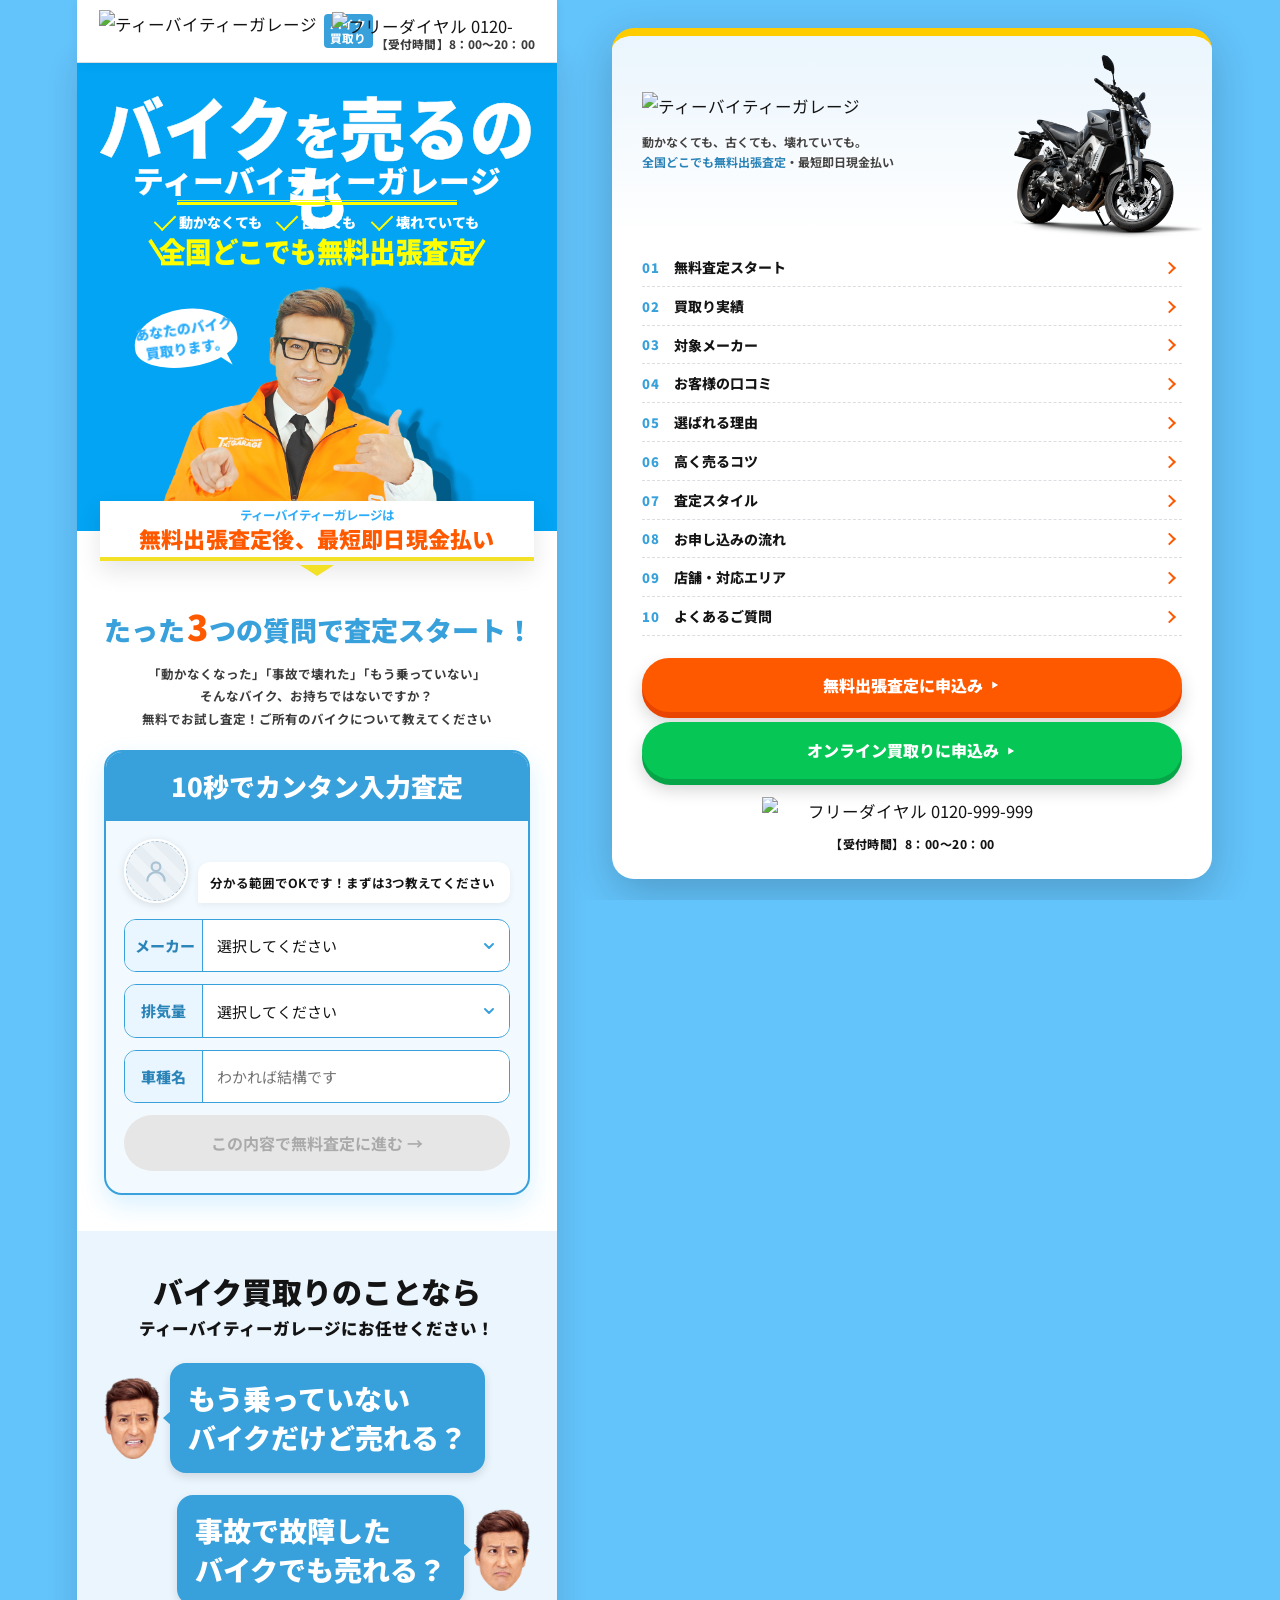
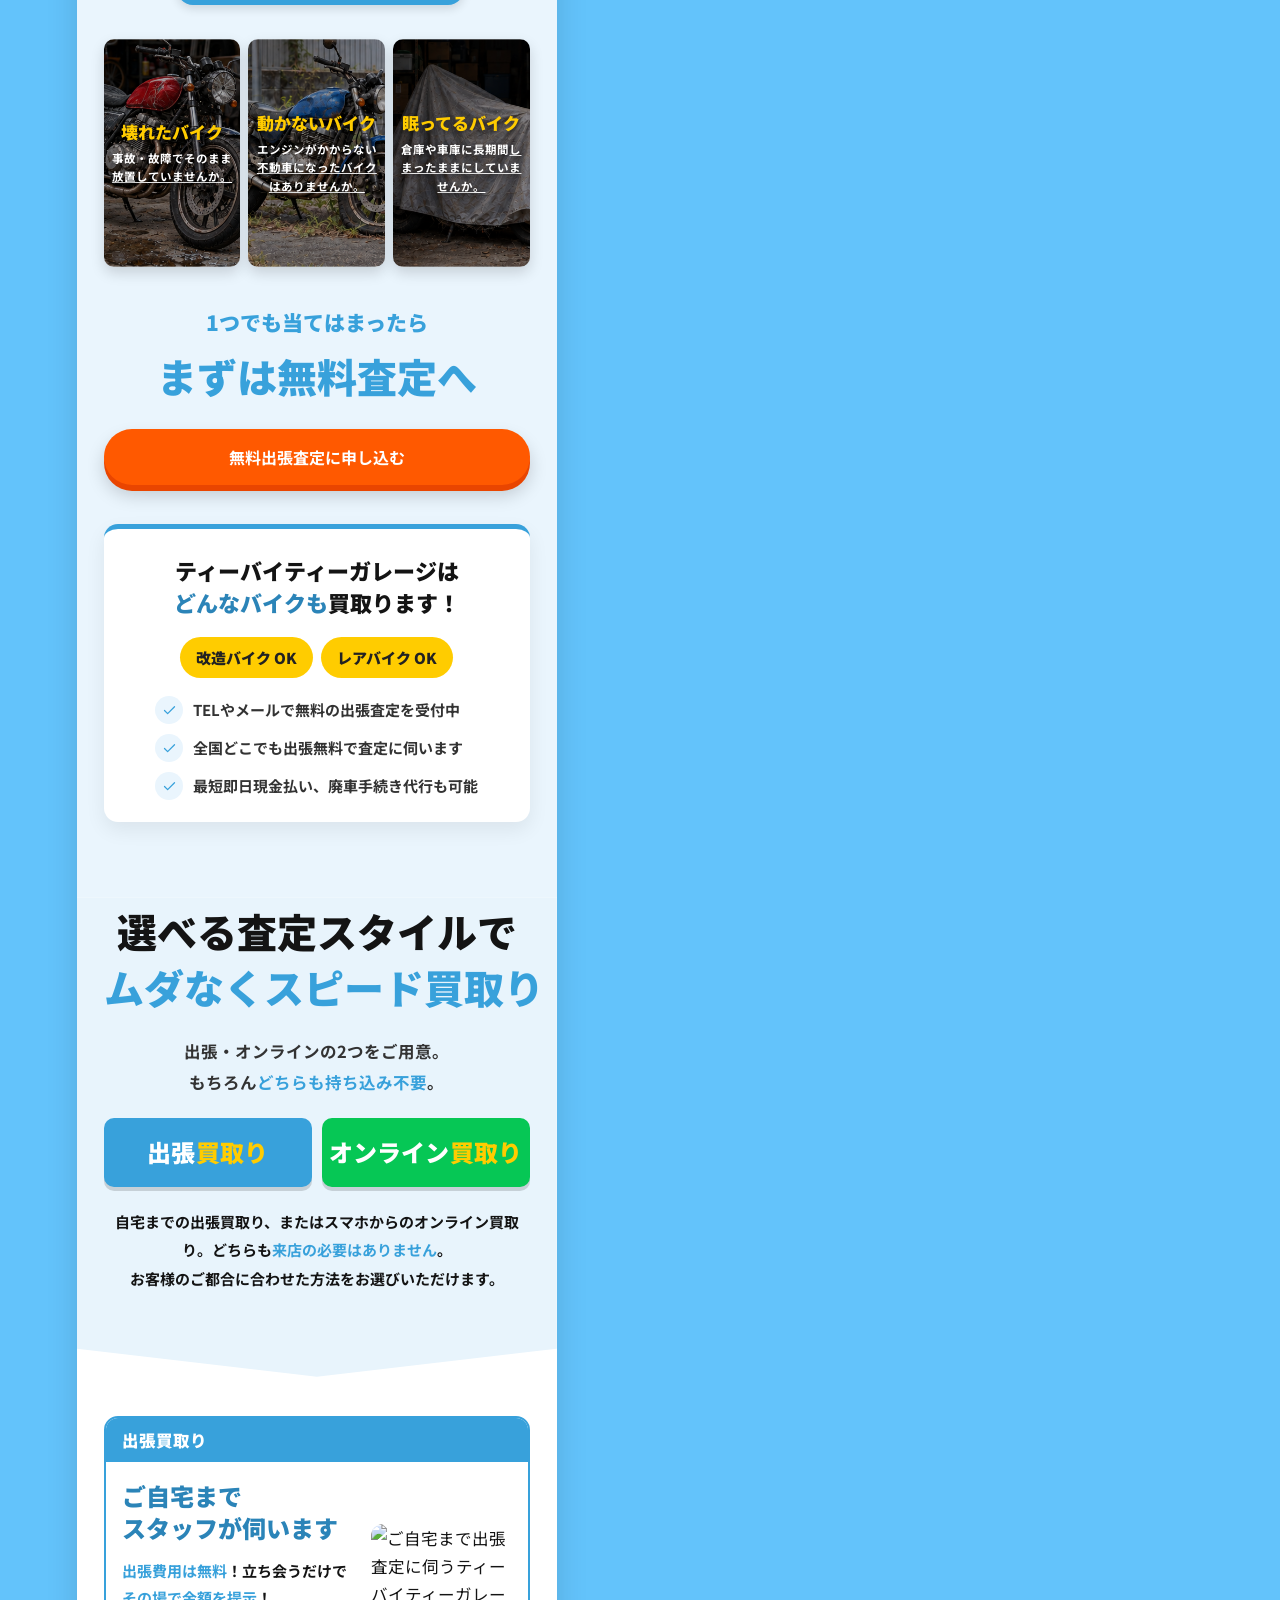
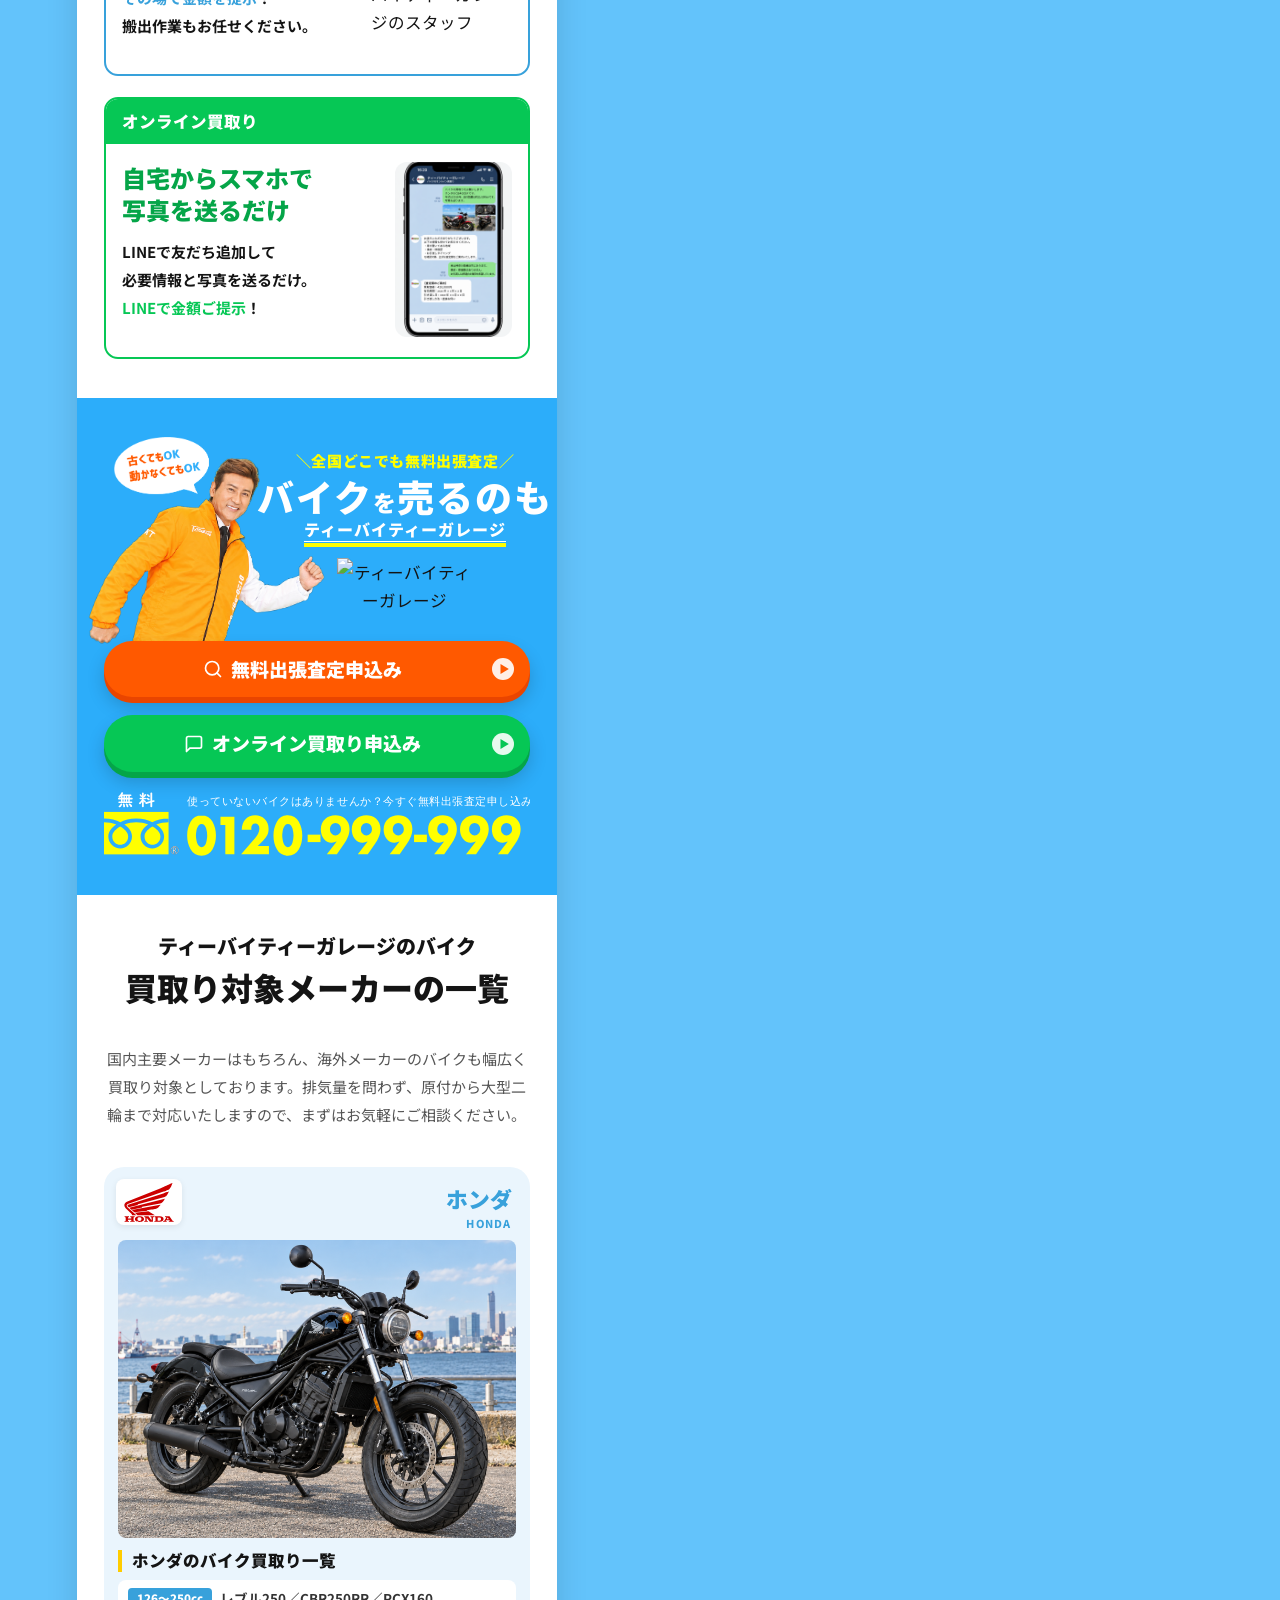
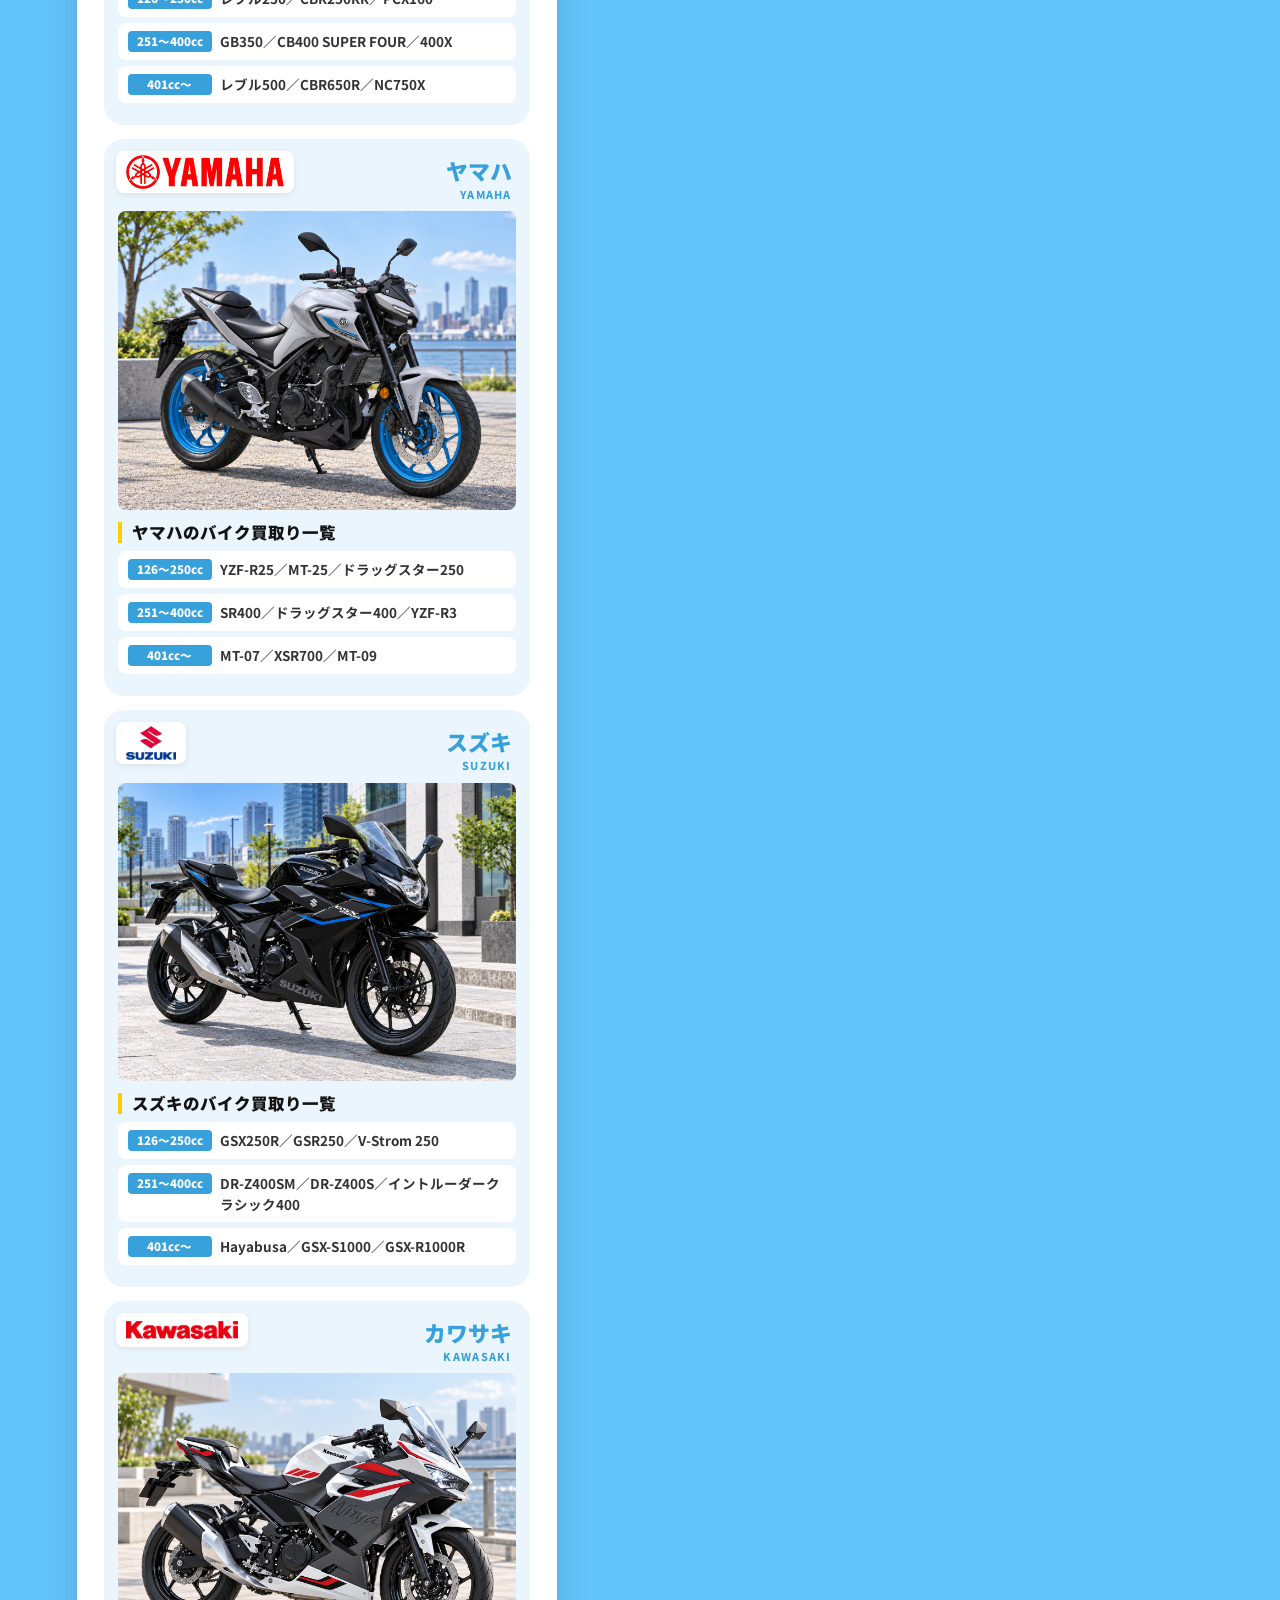
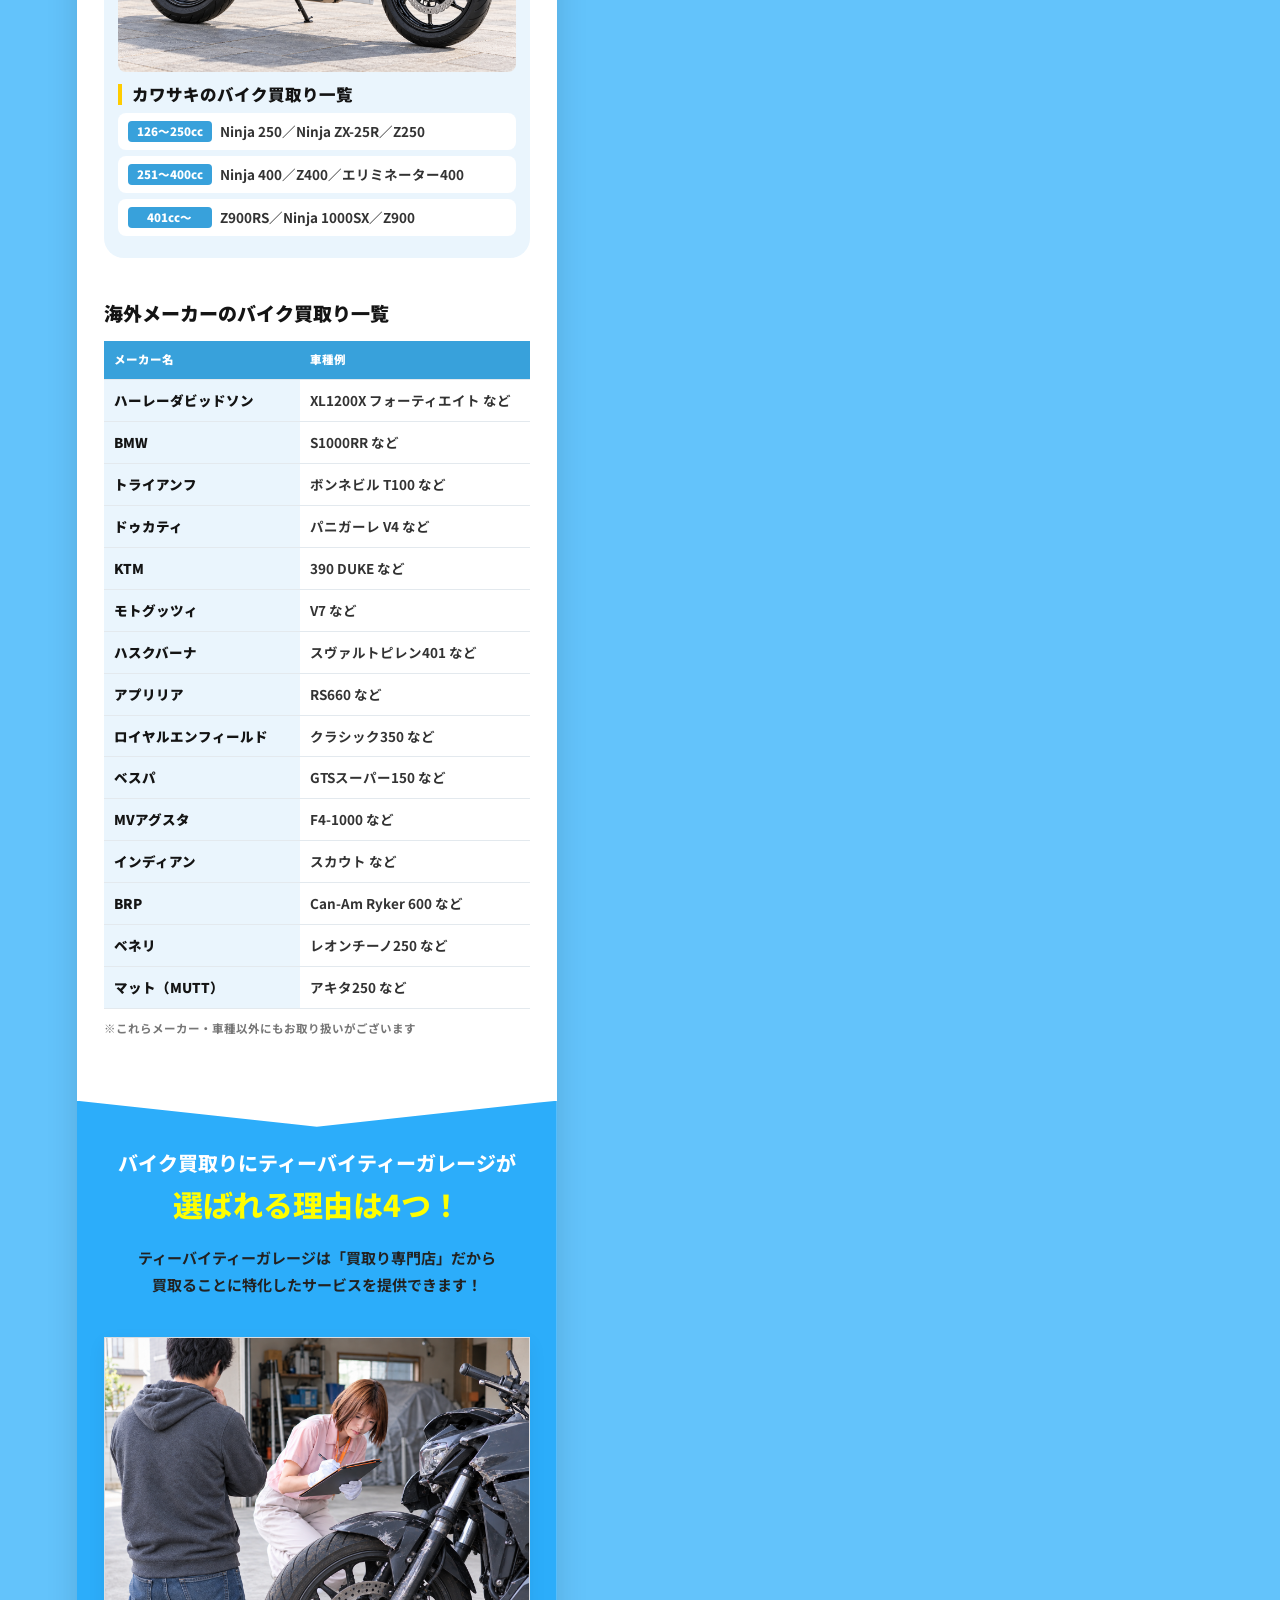
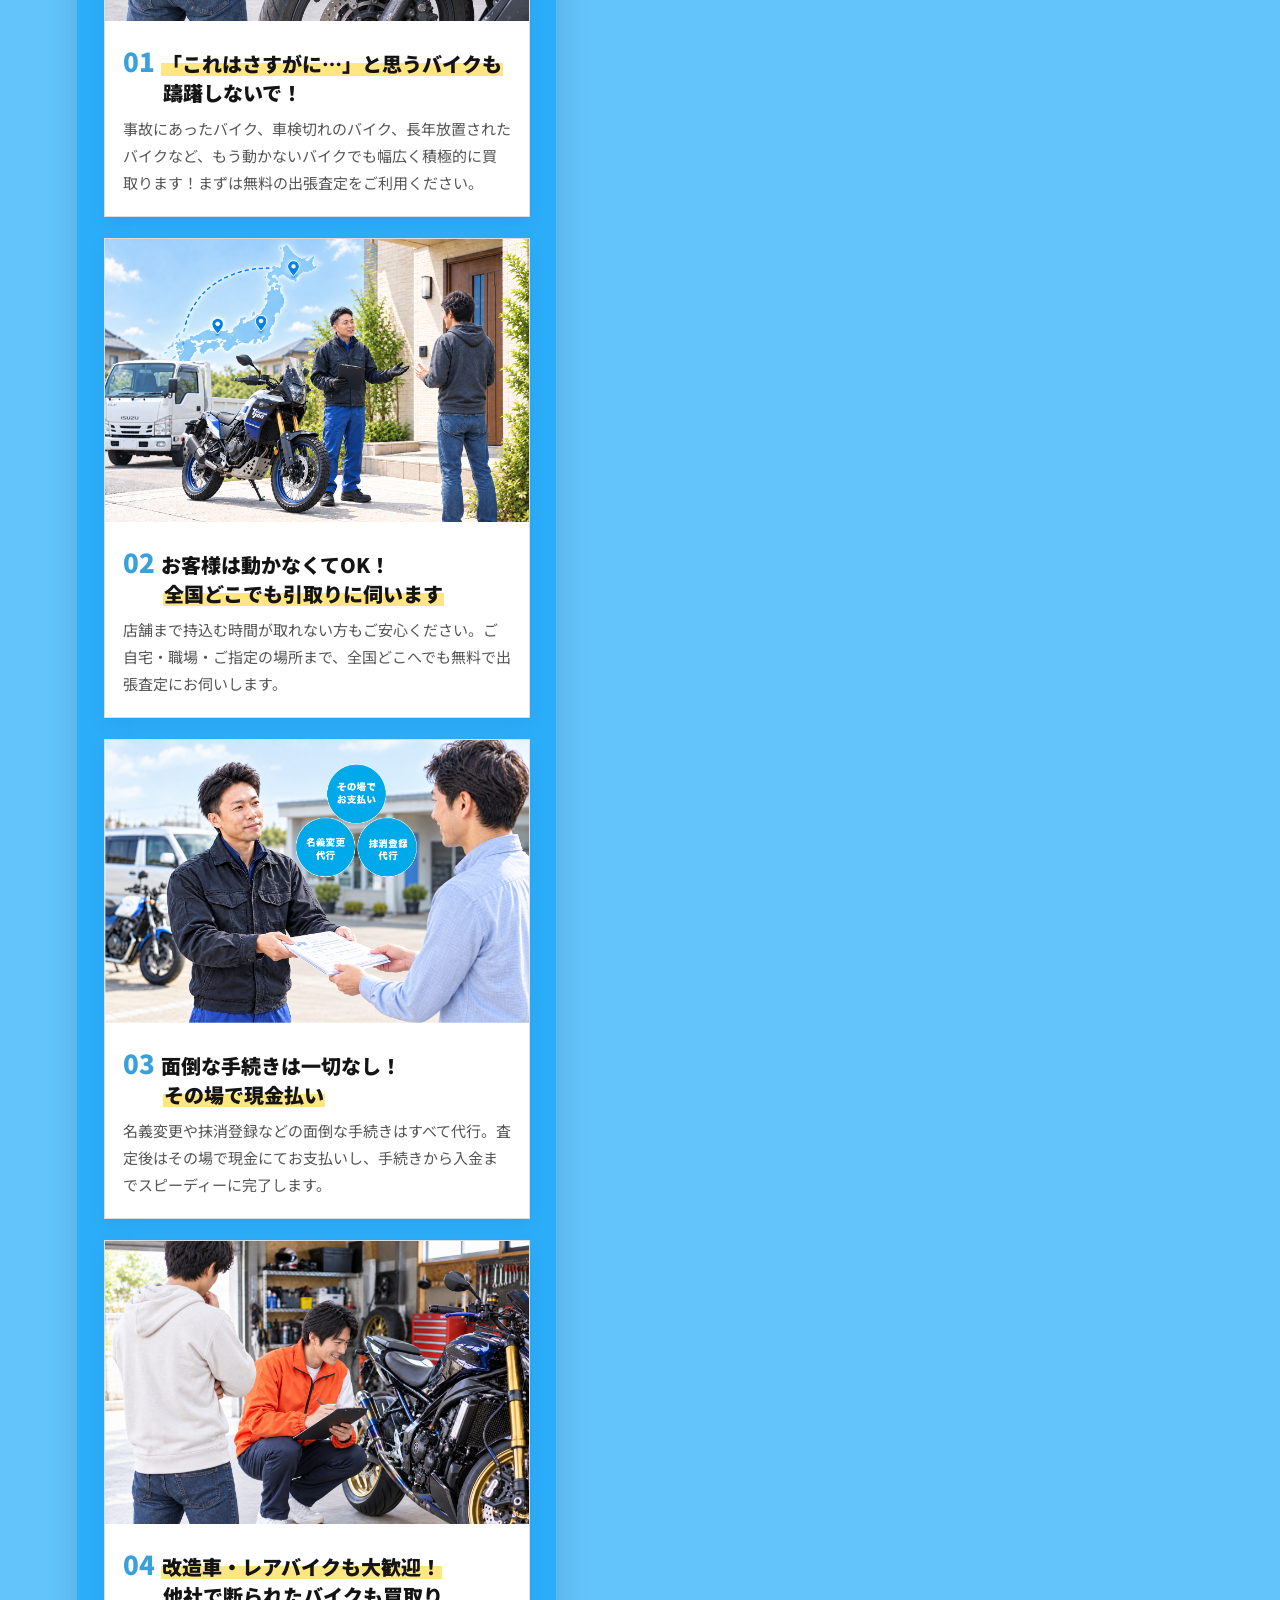
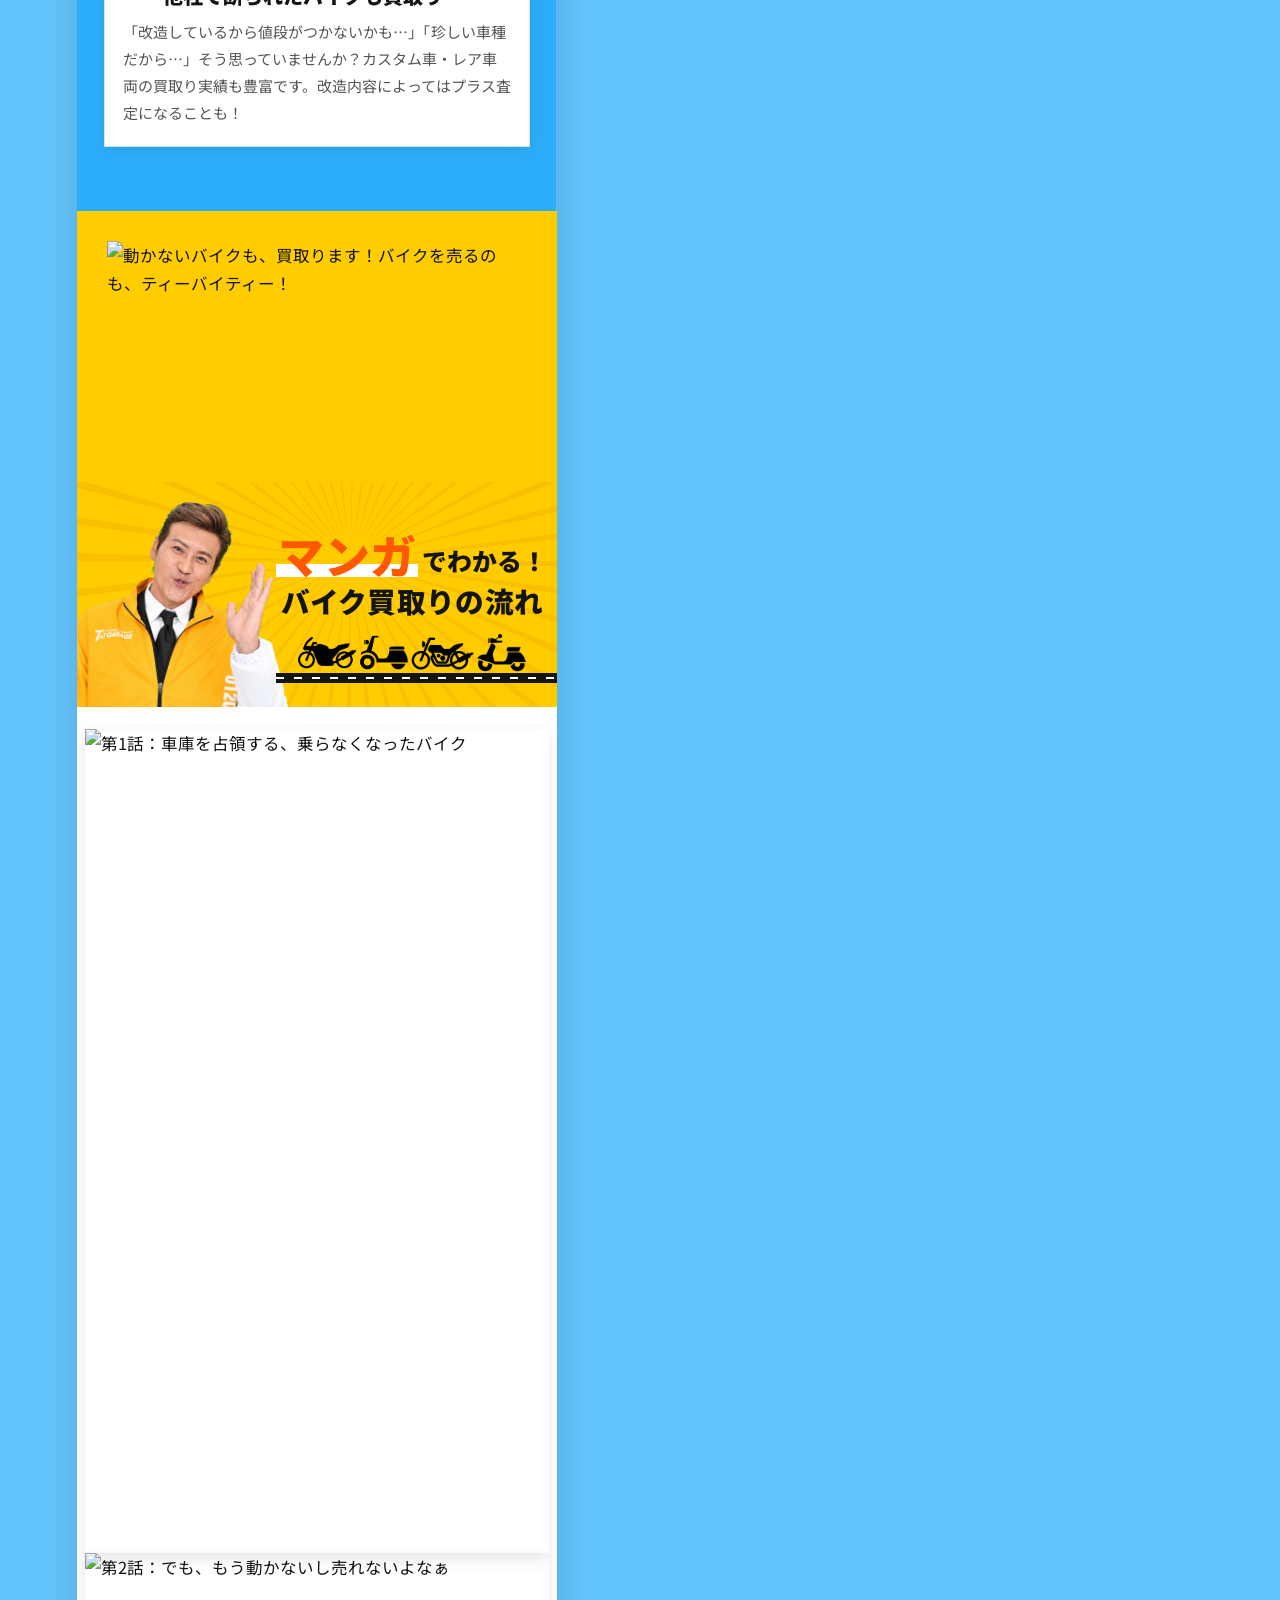
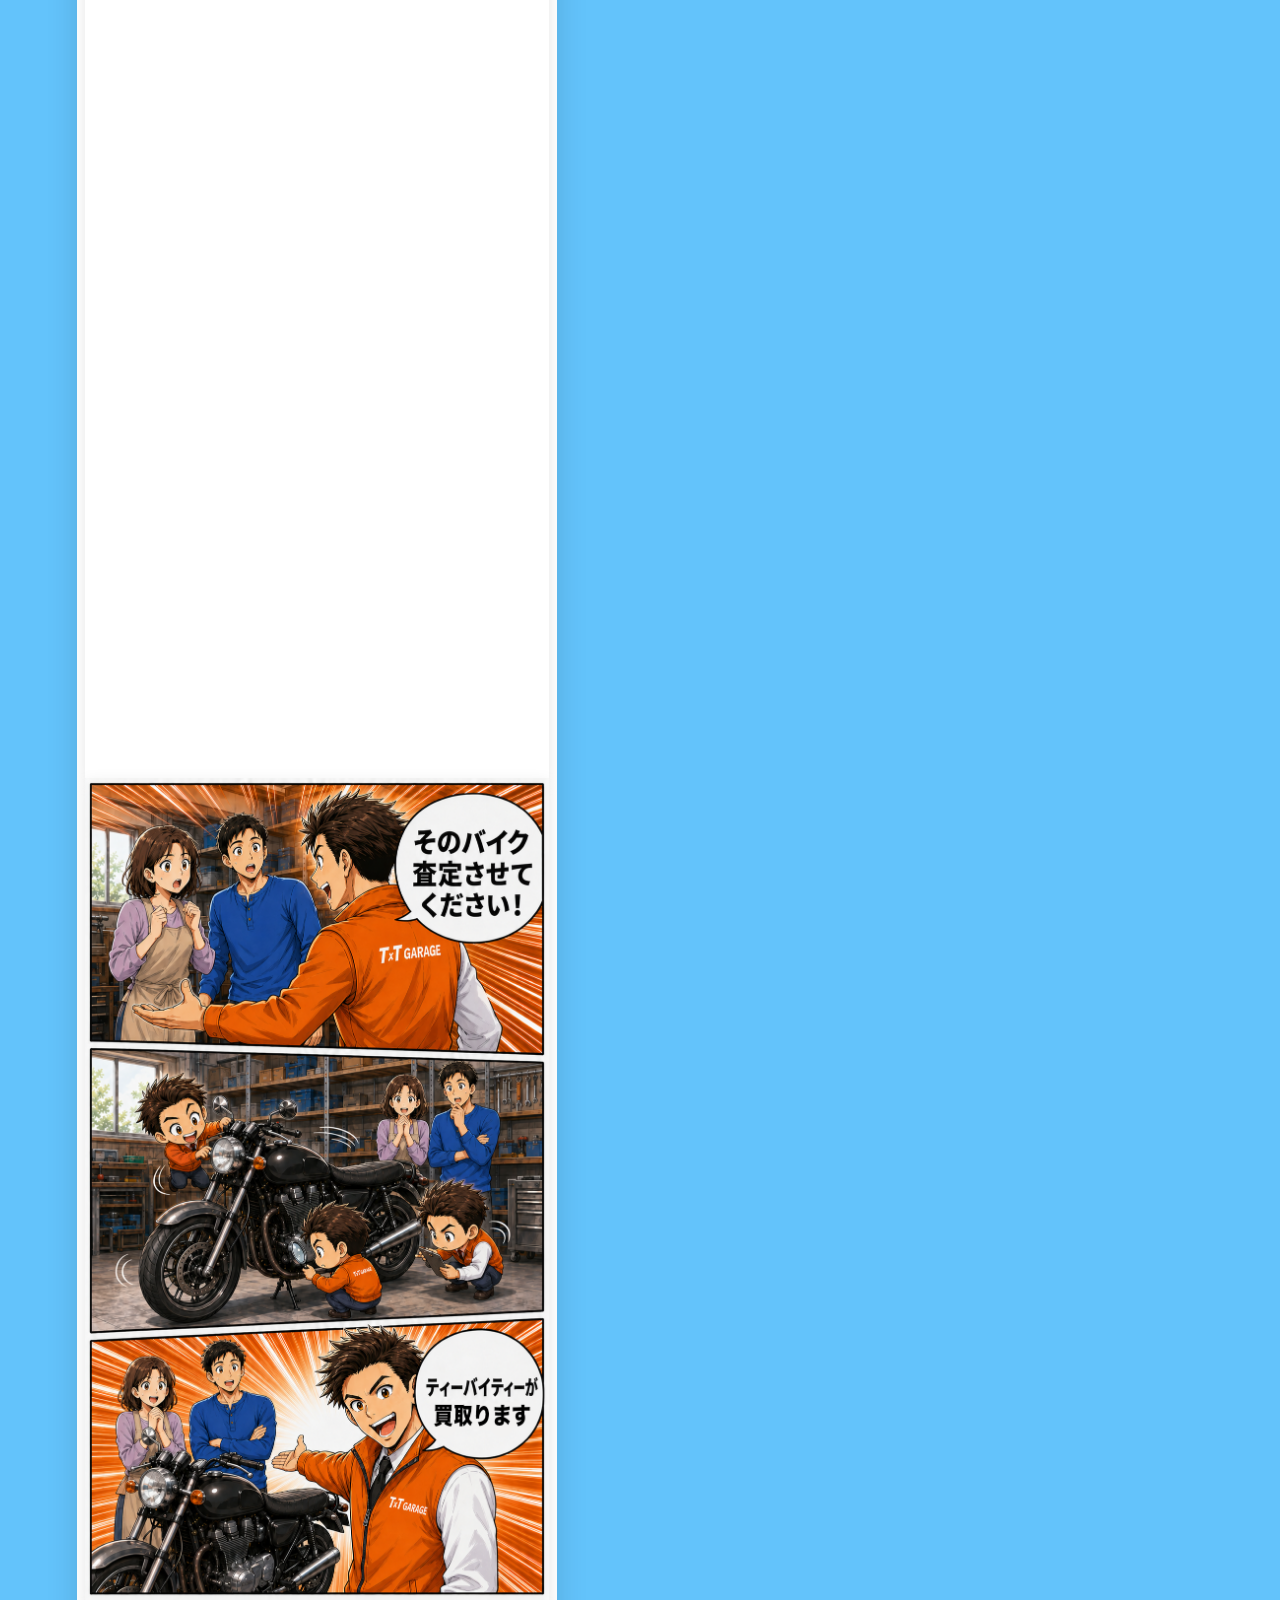
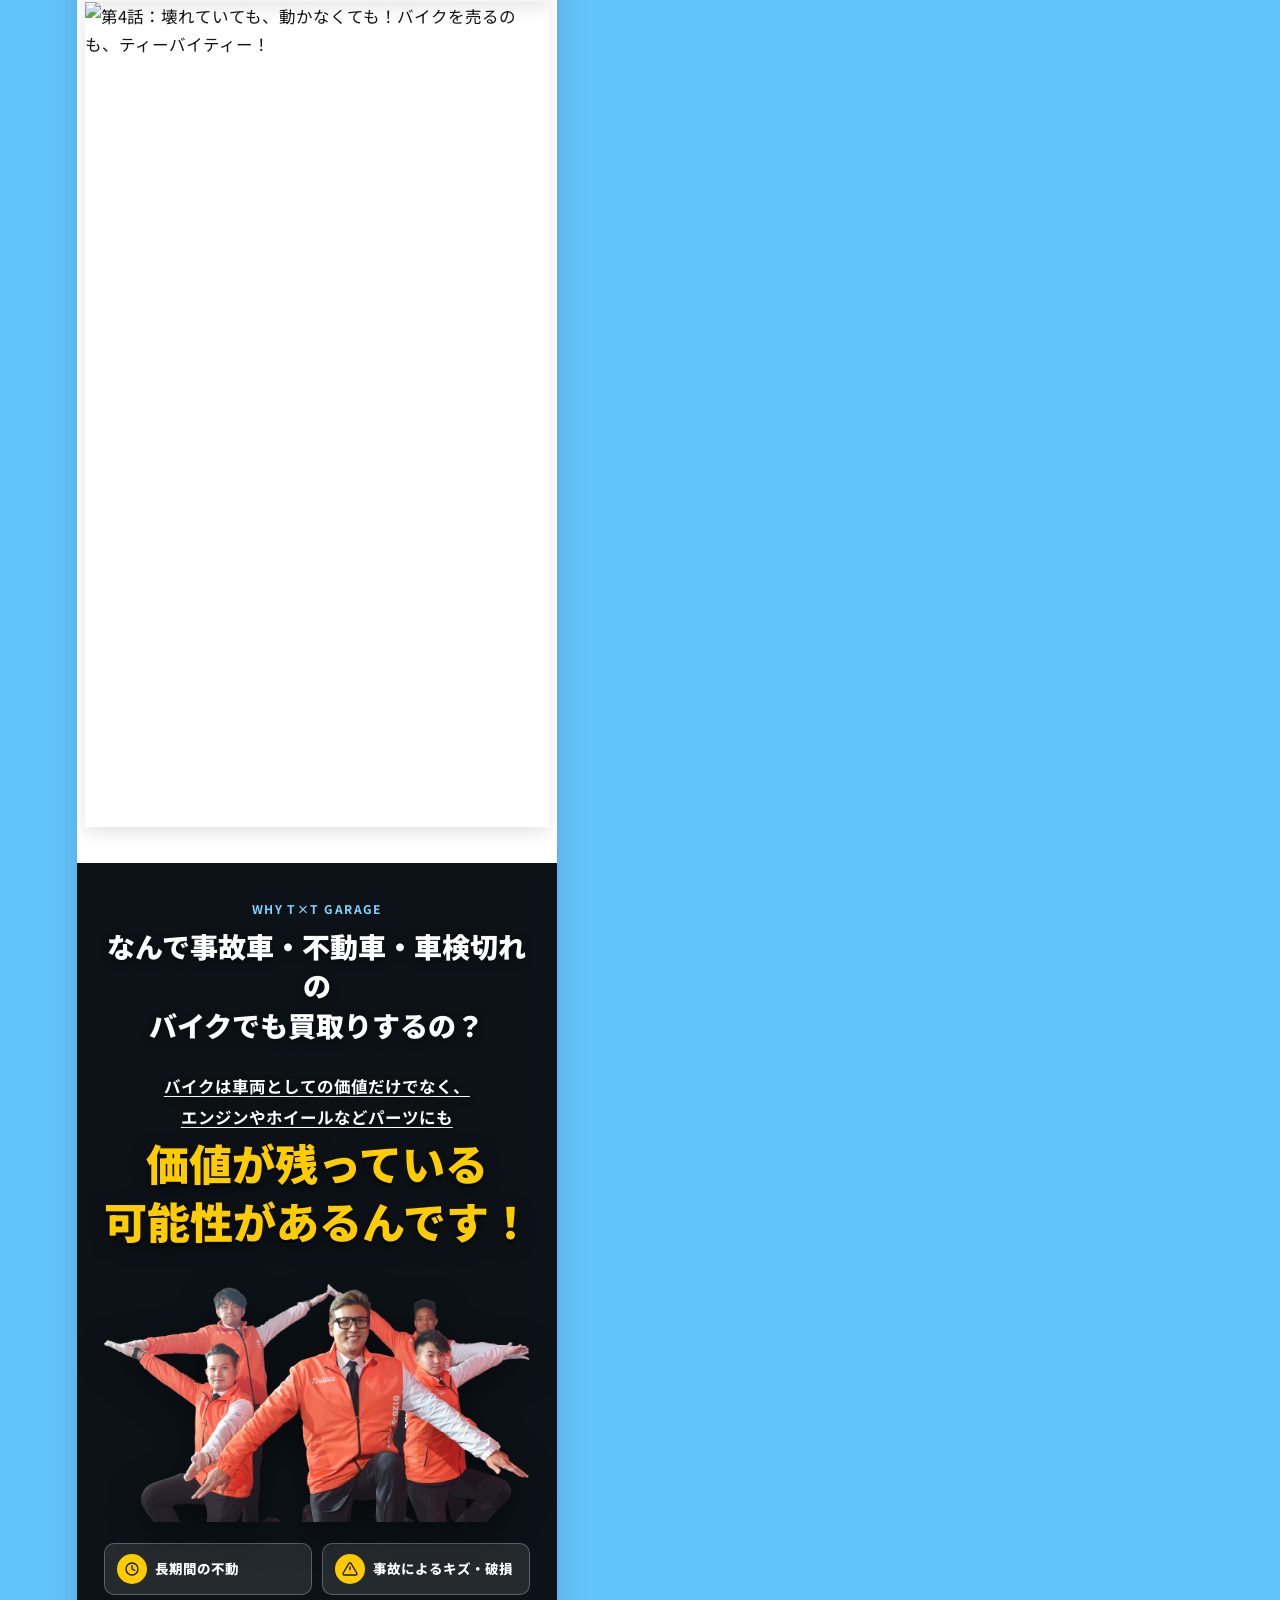
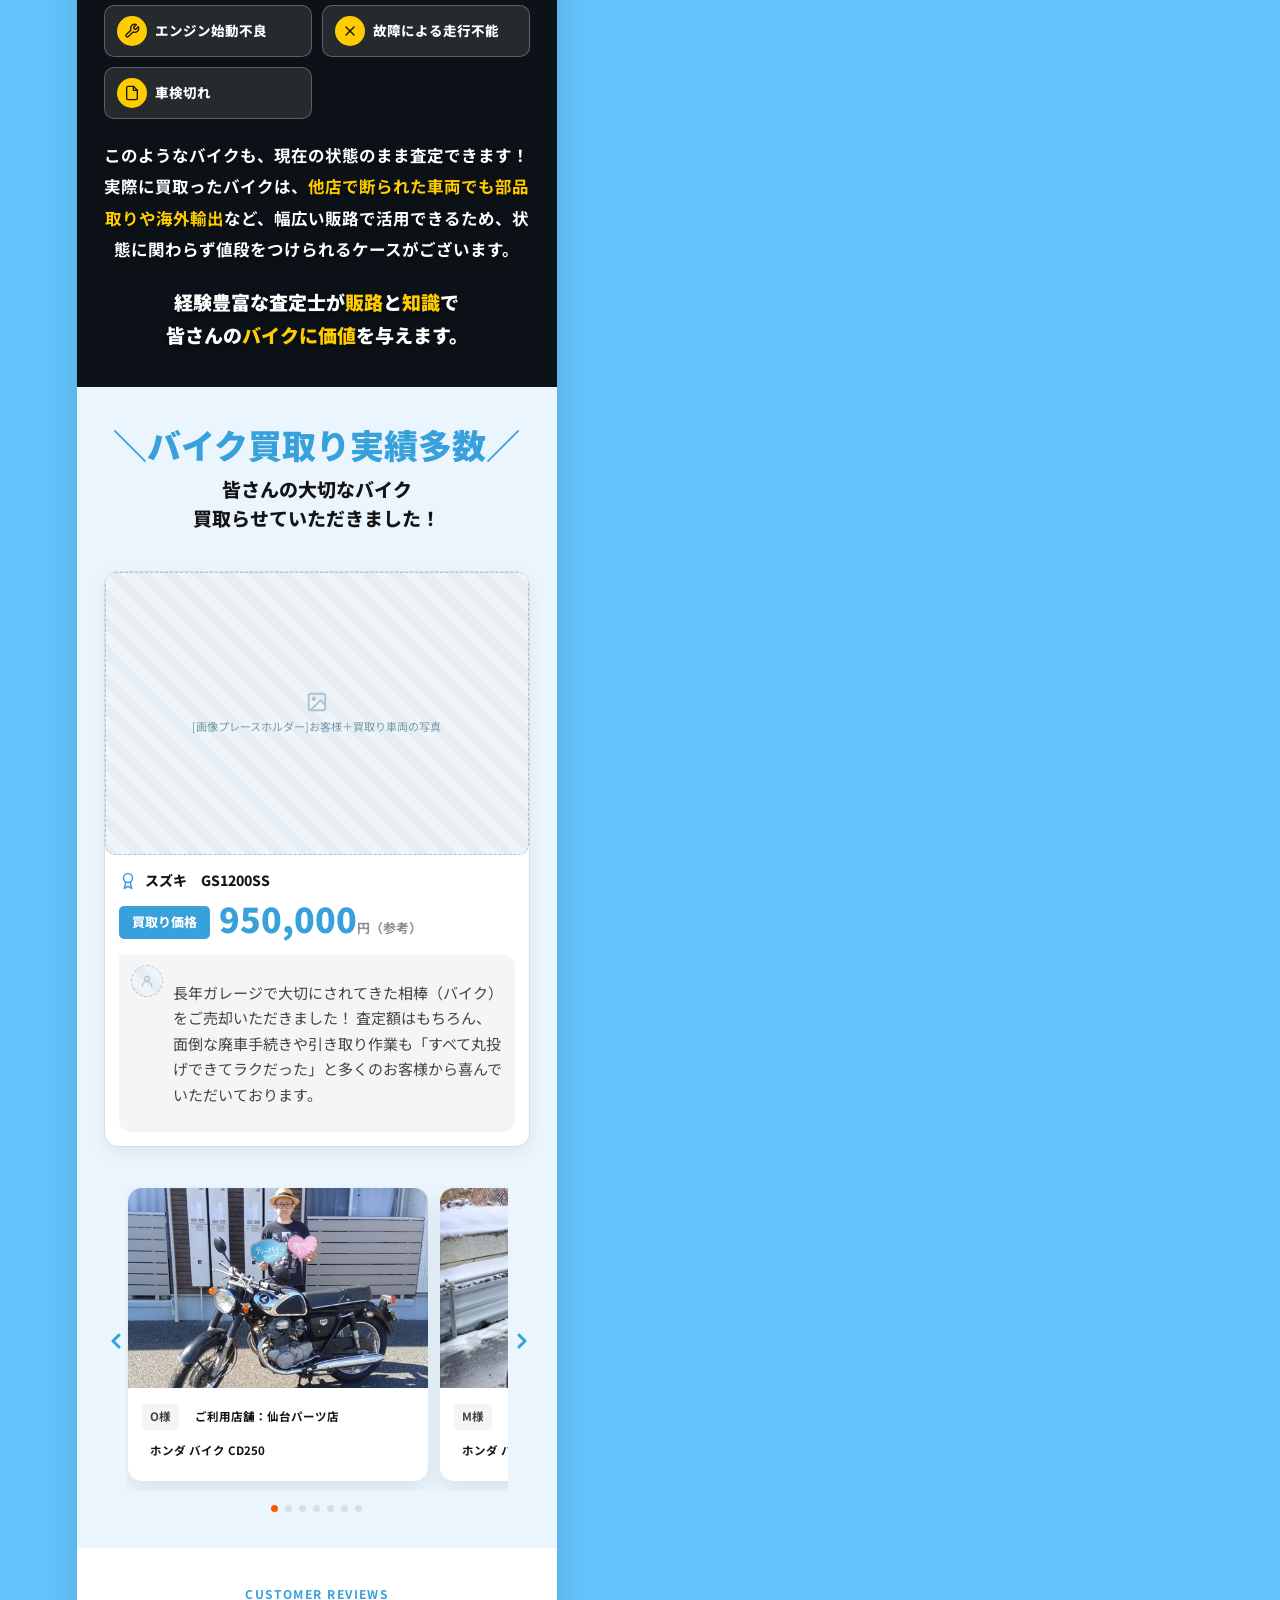
==== index.html @ 622546a1 "端末・フォント差による折り返しズレ対策 - Google Fontsのスタイルを preload して読み込みを前倒し（読み込み直後の1文字ズレの軽減） - フォント読み込み前の代替フォントに行の高さ" ====
<!DOCTYPE html>
<html lang="ja">
<head>
<meta charset="UTF-8">
<meta name="viewport" content="width=device-width, initial-scale=1.0">
<title>バイク買取もティーバイティーガレージ｜不動車・事故車も無料出張査定</title>
<meta name="description" content="乗らなくなったバイクの買取もティーバイティーガレージへ。動かないバイクや事故車、他社で断られたカスタム車も全国無料で出張査定いたします！最短即日現金払い、面倒な廃車手続きも代行します！">

<meta name="robots" content="noindex, nofollow">

<meta property="og:type" content="website">
<meta property="og:site_name" content="ティーバイティーガレージ バイク買取り">
<meta property="og:title" content="バイク買取もティーバイティーガレージ｜不動車・事故車も無料出張査定">
<meta property="og:description" content="乗らなくなったバイクの買取もティーバイティーガレージへ。動かないバイクや事故車、他社で断られたカスタム車も全国無料で出張査定いたします！最短即日現金払い、面倒な廃車手続きも代行します！">
<meta property="og:locale" content="ja_JP">
<meta property="og:image" content="https://txt-garage-bike-lp-2.vercel.app/img/TxT_sns.png">
<meta property="og:image:width" content="1201">
<meta property="og:image:height" content="630">
<meta property="og:url" content="https://txt-garage-bike-lp-2.vercel.app/">
<meta name="twitter:card" content="summary_large_image">

<link rel="shortcut icon" href="img/favicon.ico">

<link rel="preconnect" href="https://fonts.googleapis.com">
<link rel="preconnect" href="https://fonts.gstatic.com" crossorigin>
<link rel="preload" as="style" href="https://fonts.googleapis.com/css2?family=Noto+Sans+JP:wght@400;700;800;900&display=swap">
<link href="https://fonts.googleapis.com/css2?family=Noto+Sans+JP:wght@400;700;800;900&display=swap" rel="stylesheet">

<link rel="stylesheet" href="css/style.css?v=20261019163412">
</head>
<body>

<svg width="0" height="0" style="position:absolute">
  <defs>
    <symbol id="ic-phone" viewBox="0 0 24 24"><path d="M22 16.92v3a2 2 0 0 1-2.18 2 19.79 19.79 0 0 1-8.63-3.07 19.5 19.5 0 0 1-6-6 19.79 19.79 0 0 1-3.07-8.67A2 2 0 0 1 4.11 2h3a2 2 0 0 1 2 1.72c.13.96.36 1.9.7 2.81a2 2 0 0 1-.45 2.11L8.09 9.91a16 16 0 0 0 6 6l1.27-1.27a2 2 0 0 1 2.11-.45c.91.34 1.85.57 2.81.7A2 2 0 0 1 22 16.92z"/></symbol>
    <symbol id="ic-chat" viewBox="0 0 24 24"><path d="M21 15a2 2 0 0 1-2 2H7l-4 4V5a2 2 0 0 1 2-2h14a2 2 0 0 1 2 2z"/></symbol>
    <symbol id="ic-search" viewBox="0 0 24 24"><circle cx="11" cy="11" r="8"/><line x1="21" y1="21" x2="16.65" y2="16.65"/></symbol>
    <symbol id="ic-check" viewBox="0 0 24 24"><polyline points="20 6 9 17 4 12"/></symbol>
    <symbol id="ic-wrench" viewBox="0 0 24 24"><path d="M14.7 6.3a1 1 0 0 0 0 1.4l1.6 1.6a1 1 0 0 0 1.4 0l3.77-3.77a6 6 0 0 1-7.94 7.94l-6.91 6.91a2.12 2.12 0 0 1-3-3l6.91-6.91a6 6 0 0 1 7.94-7.94z"/></symbol>
    <symbol id="ic-alert" viewBox="0 0 24 24"><path d="M10.29 3.86 1.82 18a2 2 0 0 0 1.71 3h16.94a2 2 0 0 0 1.71-3L13.71 3.86a2 2 0 0 0-3.42 0z"/><line x1="12" y1="9" x2="12" y2="13"/><circle cx="12" cy="17" r="0.6" fill="currentColor" stroke="none"/></symbol>
    <symbol id="ic-moon" viewBox="0 0 24 24"><path d="M21 12.79A9 9 0 1 1 11.21 3 7 7 0 0 0 21 12.79z"/></symbol>
    <symbol id="ic-close" viewBox="0 0 24 24"><line x1="18" y1="6" x2="6" y2="18"/><line x1="6" y1="6" x2="18" y2="18"/></symbol>
    <symbol id="ic-star" viewBox="0 0 24 24"><polygon points="12 2 15.09 8.26 22 9.27 17 14.14 18.18 21.02 12 17.77 5.82 21.02 7 14.14 2 9.27 8.91 8.26 12 2"/></symbol>
    <symbol id="ic-plus" viewBox="0 0 24 24"><line x1="12" y1="5" x2="12" y2="19"/><line x1="5" y1="12" x2="19" y2="12"/></symbol>
    <symbol id="ic-photo" viewBox="0 0 24 24"><rect x="3" y="3" width="18" height="18" rx="2"/><circle cx="8.5" cy="8.5" r="1.5"/><path d="M21 15l-5-5L5 21"/></symbol>
    <symbol id="ic-user" viewBox="0 0 24 24"><circle cx="12" cy="8" r="4"/><path d="M4 21a8 8 0 0 1 16 0"/></symbol>
    <symbol id="ic-shield" viewBox="0 0 24 24"><path d="M12 2 4 5v6c0 5 3.4 8.7 8 11 4.6-2.3 8-6 8-11V5z"/></symbol>
    <symbol id="ic-truck" viewBox="0 0 24 24"><rect x="1" y="6" width="14" height="11" rx="1"/><path d="M15 10h4l3 3v4h-7z"/><circle cx="6" cy="19" r="1.6" fill="currentColor" stroke="none"/><circle cx="17.5" cy="19" r="1.6" fill="currentColor" stroke="none"/></symbol>
    <symbol id="ic-doc" viewBox="0 0 24 24"><path d="M14 2H6a2 2 0 0 0-2 2v16a2 2 0 0 0 2 2h12a2 2 0 0 0 2-2V8z"/><polyline points="14 2 14 8 20 8"/></symbol>
    <symbol id="ic-store" viewBox="0 0 24 24"><path d="M3 9l1-5h16l1 5"/><path d="M3 9a2 2 0 0 0 4 0 2 2 0 0 0 4 0 2 2 0 0 0 4 0 2 2 0 0 0 4 0"/><path d="M4 9v10h16V9"/></symbol>
    <symbol id="ic-award" viewBox="0 0 24 24"><circle cx="12" cy="8" r="6"/><path d="M9 13.5 7 22l5-3 5 3-2-8.5"/></symbol>
    <symbol id="ic-play" viewBox="0 0 24 24"><polygon points="9 6 19 12 9 18" fill="currentColor" stroke="none"/></symbol>
    <symbol id="ic-moto" viewBox="0 0 24 24"><circle cx="5.5" cy="17.5" r="2.8"/><circle cx="18.5" cy="17.5" r="2.8"/><path d="M5.5 17.5 9 10h4l2 3h4.5"/><path d="M9 10 7.5 6.5h-2"/><path d="M13 10l2.2 4.5"/></symbol>
    <symbol id="ic-clock" viewBox="0 0 24 24"><circle cx="12" cy="12" r="9"/><polyline points="12 7 12 12 16 14"/></symbol>
    <symbol id="ic-stamp" viewBox="0 0 24 24"><circle cx="12" cy="10" r="7"/><path d="M9 8.5c1 1.4 5 1.4 6 0M8.5 13c1.5 1 5.5 1 7 0"/><path d="M6 21h12l-2-4H8z"/></symbol>
  </defs>
</svg>

<div class="pc-left">
  <div class="pc-left-inner">
    <div class="pc-left-card">
      <div class="pc-left-head">
      <p class="pc-left-kicker">バイク買取り</p>
      <img class="pc-left-logo" src="img/logo.svg" alt="ティーバイティーガレージ">
      <p class="pc-left-lead">動かなくても、古くても、壊れていても。<br><strong>全国どこでも無料出張査定</strong>・最短即日現金払い</p>
      </div>
      <nav class="pc-toc">
        <a href="#sec-quiz">無料査定スタート</a>
        <a href="#sec-voice">買取り実績</a>
        <a href="#sec-maker">対象メーカー</a>
        <a href="#sec-review">お客様の口コミ</a>
        <a href="#sec-reason">選ばれる理由</a>
        <a href="#sec-tips">高く売るコツ</a>
        <a href="#sec-style">査定スタイル</a>
        <a href="#sec-flow">お申し込みの流れ</a>
        <a href="#sec-shop">店舗・対応エリア</a>
        <a href="#sec-faq">よくあるご質問</a>
      </nav>
      <div class="pc-left-btns">
        <button class="pc-left-cta" onclick="scrollToQuiz()">無料出張査定に申込み <svg class="icon icon-fill"><use href="#ic-play"/></svg></button>
        <a class="pc-left-cta pc-left-cta-line" href="online/">オンライン買取りに申込み <svg class="icon icon-fill"><use href="#ic-play"/></svg></a>
      </div>
      <a class="pc-left-tel" href="tel:0120999999">
        <img src="img/tel.svg" alt="フリーダイヤル 0120-999-999" width="326" height="36">
        <span>【受付時間】8：00〜20：00</span>
      </a>
    </div>
    <p class="pc-left-copy">©T×T GARAGE Inc.</p>
  </div>
</div>
<div class="lp-main">
<header class="site-header">
  <div class="header-inner">
    <a class="logo-mark" href="./" onclick="return goTop()">
      <img class="logo-img" src="img/logo.svg" alt="ティーバイティーガレージ">
      <span class="logo-sub">バイク<br>買取り</span>
    </a>
    <div class="header-cta">
      <a class="tel-btn" href="tel:0120999999">
        <img class="tel-img" src="img/tel.svg" alt="フリーダイヤル 0120-999-999" width="326" height="36">
        <span class="tel-hours">【受付時間】8：00〜20：00</span>
      </a>
    </div>
  </div>
</header>

<div id="view-lp">

  <section class="hero">
    <div class="hero-photo">
      <img class="hero-key" src="img/shinjo07.png" width="921" height="999" fetchpriority="high" decoding="async" alt="ティーバイティーガレージのスタッフ">
      <div class="hero-copy">
        <h1 class="hero-h1">
          <span class="hero-h1-main">バイク<small>を</small>売るのも</span>
          <span class="hero-h1-brand">ティーバイティーガレージ</span>
          <span class="hero-h1-ul" aria-hidden="true"></span>
        </h1>
        <ul class="hero-checks">
          <li>動かなくても</li><li>古くても</li><li>壊れていても</li>
        </ul>
        <p class="hero-catch"><span class="hero-catch-slash">＼</span>全国どこでも無料出張査定<span class="hero-catch-slash">／</span></p>
      </div>
      <p class="hero-bubble">あなたのバイク<br>買取ります。</p>
    </div>
    <div class="hero-card">
      <span class="hero-card-sub">ティーバイティーガレージは</span>
      <strong class="hero-card-main">無料出張査定後、最短即日現金払い</strong>
    </div>
  </section>

  <section class="section quiz-section" id="sec-quiz">
    <div class="wrap">

      <h2 class="quiz-lead-text">たった<span class="quiz-lead-num punch-anim">3</span>つの質問で査定スタート！</h2>
      <div class="quiz-sub-row fade-anim">
        <p class="quiz-sub">「動かなくなった」「事故で壊れた」「もう乗っていない」<br>そんなバイク、お持ちではないですか？<br>無料でお試し査定！ご所有のバイクについて教えてください</p>
      </div>

      <div class="quiz-panel">
        <div class="quiz-panel-head">10秒でカンタン入力査定</div>
        <div class="quiz-body">
          <div class="quiz-mascot placeholder-img"><img src="img/shinjo01.png" width="192" height="192" alt="ティーバイティーガレージの査定スタッフ" loading="lazy" onerror="this.remove()"><svg class="icon"><use href="#ic-user"/></svg></div>
          <div class="quiz-bubble">分かる範囲でOKです！まずは3つ教えてください</div>
        </div>

        <div class="quiz-field-row">
          <span class="quiz-field-label">メーカー</span>
          <select id="hero-maker">
            <option value="">選択してください</option>
            <option value="honda">ホンダ</option>
            <option value="yamaha">ヤマハ</option>
            <option value="suzuki">スズキ</option>
            <option value="kawasaki">カワサキ</option>
            <option value="other">その他・輸入車</option>
            <option value="unknown">わからない</option>
          </select>
        </div>
        <div class="quiz-field-row">
          <span class="quiz-field-label">排気量</span>
          <select id="hero-displacement">
            <option value="">選択してください</option>
            <option value="〜125cc">〜125cc</option>
            <option value="126〜250cc">126〜250cc</option>
            <option value="251〜400cc">251〜400cc</option>
            <option value="401cc〜">401cc〜</option>
            <option value="わからない">わからない</option>
          </select>
        </div>

        <div class="quiz-field-row hidden" id="hero-model-row">
          <span class="quiz-field-label">車種名</span>
          <select id="hero-model">
            <option value="">選択してください</option>
          </select>
        </div>
        <div class="quiz-field-row" id="hero-model-other-row">
          <span class="quiz-field-label">車種名</span>
          <input type="text" id="hero-model-other" placeholder="わかれば結構です" autocomplete="off">
        </div>

        <button class="btn btn-primary" id="hero-quiz-next" onclick="heroStartAssessment()" disabled>この内容で無料査定に進む →</button>
      </div>
    </div>
  </section>

  <section class="section check-section">
    <div class="wrap">
      <h2 class="check-catch"><span class="check-catch-big">バイク買取りのことなら</span><span class="check-catch-sub">ティーバイティーガレージにお任せください！</span></h2>
      <h2 class="h-title check-question-block">
        <span class="check-question-row check-question-row-left">
          <img class="check-question-face" src="img/shinjo05.png" alt="" aria-hidden="true">
          <span class="check-question-text">もう乗っていない<br>バイクだけど売れる？</span>
        </span>
        <span class="check-question-row check-question-row-right">
          <span class="check-question-text">事故で故障した<br>バイクでも売れる？</span>
          <img class="check-question-face" src="img/shinjo06.png" alt="" aria-hidden="true">
        </span>
      </h2>

      <div class="check-photo-grid">
        <div class="check-photo-card">
          <img src="img/bike-1.png" alt="事故や故障で放置された、傷んだ状態のバイク" loading="lazy">
          <div class="check-photo-overlay">
            <h3>壊れたバイク</h3>
            <p>事故・故障でそのまま<u>放置していませんか。</u></p>
          </div>
        </div>
        <div class="check-photo-card">
          <img src="img/bike-2.png" alt="ガレージに置かれたまま動かなくなったバイク" loading="lazy">
          <div class="check-photo-overlay">
            <h3>動かないバイク</h3>
            <p>エンジンがかからない<u>不動車になったバイクはありませんか。</u></p>
          </div>
        </div>
        <div class="check-photo-card">
          <img src="img/bike-3.png" alt="カバーを掛けたまま長期間保管されているバイク" loading="lazy">
          <div class="check-photo-overlay">
            <h3>眠ってるバイク</h3>
            <p>倉庫や車庫に長期間<u>しまったままにしていませんか。</u></p>
          </div>
        </div>
      </div>
      <p class="check-lead">1つでも当てはまったら<br><span class="check-lead-big">まずは無料査定へ</span></p>
      <button class="btn btn-primary" onclick="scrollToQuiz()">無料出張査定に申し込む</button>

      <div class="promise-card">
        <p class="promise-title punch-anim">ティーバイティーガレージは<br><span class="promise-title-em">どんなバイクも</span>買取ります！</p>

        <div class="promise-tags">
          <span class="promise-tag">改造バイク OK</span>
          <span class="promise-tag">レアバイク OK</span>
        </div>

        <ul class="promise-list">
          <li><span class="promise-icon"><svg class="icon"><use href="#ic-check"/></svg></span>TELやメールで無料の出張査定を受付中</li>
          <li><span class="promise-icon"><svg class="icon"><use href="#ic-check"/></svg></span>全国どこでも出張無料で査定に伺います</li>
          <li><span class="promise-icon"><svg class="icon"><use href="#ic-check"/></svg></span>最短即日現金払い、廃車手続き代行も可能</li>
        </ul>
      </div>
    </div>
  </section>

  <section class="section tight style-select" id="sec-style">
    <div class="wrap">
      <div class="style-select-banner">
        <h2 class="style-select-title">選べる査定スタイルで<br><span class="hl-orange">ムダなくスピード買取り</span>！</h2>

        <p class="style-select-note">出張・オンラインの2つをご用意。<br>もちろん<span class="hl-orange">どちらも持ち込み不要</span>。</p>

        <div class="style-pill-row">
          <span class="style-pill style-pill-blue">出張<em>買取り</em></span>
          <span class="style-pill style-pill-green">オンライン<em>買取り</em></span>
        </div>

        <p class="style-select-desc">自宅までの出張買取り、またはスマホからのオンライン買取り。どちらも<span class="hl-orange">来店の必要はありません</span>。<br>お客様のご都合に合わせた方法をお選びいただけます。</p>
      </div>

      <div class="style-row-list">
        <div class="style-row style-row-blue">
          <div class="style-row-head style-row-head-blue">出張買取り</div>
          <div class="style-row-body">
            <div class="style-row-text">
              <p class="style-row-lead">ご自宅まで<br>スタッフが伺います</p>
              <p class="style-row-copy"><span class="hl-orange">出張費用は無料</span>！立ち会うだけで<span class="hl-orange">その場で金額を提示</span>！<br>搬出作業もお任せください。</p>
            </div>
            <div class="style-row-photo">
              <img src="img/satei.png" width="640" height="596" alt="ご自宅まで出張査定に伺うティーバイティーガレージのスタッフ" loading="lazy">
            </div>
          </div>
        </div>

        <div class="style-row style-row-green">
          <div class="style-row-head style-row-head-green">オンライン買取り</div>
          <div class="style-row-body">
            <div class="style-row-text">
              <p class="style-row-lead">自宅からスマホで<br>写真を送るだけ</p>
              <p class="style-row-copy">LINEで友だち追加して<br>必要情報と写真を送るだけ。<br><span class="hl-green">LINEで金額ご提示</span>！</p>
            </div>
            <div class="style-row-photo">
              <img src="img/line.png" width="493" height="715" alt="スマホからLINEで写真を送ってオンライン査定を受けている様子" loading="lazy">
            </div>
          </div>
        </div>
      </div>
    </div>
  </section>

  <section class="staff-cta">
    <div class="wrap staff-cta-inner">
      <div class="staff-cta-row">
        <div class="staff-cta-photo">
          <img src="img/shinjo08.png" alt="古くてもOK・動かなくてもOK。ティーバイティーガレージのスタッフ" loading="lazy">
        </div>
        <div class="staff-cta-body">
          <p class="staff-cta-sub">＼全国どこでも無料出張査定／</p>
          <p class="staff-cta-headline">バイク<span class="staff-cta-small">を</span>売るのも</p>
          <p class="staff-cta-name"><span>ティーバイティーガレージ</span></p>
          <img class="staff-cta-logo" src="img/logo.svg" alt="ティーバイティーガレージ">
        </div>
      </div>
      <div class="staff-cta-btns">
        <button class="btn btn-primary" onclick="scrollToQuiz()">
          <svg class="icon"><use href="#ic-search"/></svg><span>無料出張査定申込み</span>
          <span class="btn-endcap"><svg class="icon icon-fill"><use href="#ic-play"/></svg></span>
        </button>
        <button class="btn btn-line" onclick="openOnlineLp()">
          <svg class="icon"><use href="#ic-chat"/></svg><span>オンライン買取り申込み</span>
          <span class="btn-endcap"><svg class="icon icon-fill"><use href="#ic-play"/></svg></span>
        </button>
      </div>
      <a class="staff-cta-tel" href="tel:0120999999">
        <img class="staff-cta-tel-img" src="img/freedial.svg" alt="フリーダイヤル 0120-999-999">
      </a>
    </div>
  </section>

  <section class="section maker-section" id="sec-maker">
    <div class="wrap">
      <h2 class="h-title maker-title"><span class="maker-title-l1">ティーバイティーガレージのバイク</span><br><span class="maker-title-l2">買取り対象メーカーの一覧</span></h2>
      <p class="maker-lead">国内主要メーカーはもちろん、海外メーカーのバイクも幅広く買取り対象としております。排気量を問わず、原付から大型二輪まで対応いたしますので、まずはお気軽にご相談ください。</p>

      <div class="maker-grid maker-grid-makers">
        <div class="maker-card maker-card-maker">
          <span class="maker-badge">01</span>
          <img class="maker-logo" src="img/logo_honda.svg" alt="" loading="lazy" onerror="this.remove()">
          <span class="maker-tag">ホンダ<small>HONDA</small></span>
          <div class="maker-photo maker-photo-honda"><img src="img/maker-honda.png" width="1448" height="1086" alt="ホンダ レブル250" loading="lazy" onerror="this.remove()"><span class="maker-photo-ph">HONDA</span></div>
          <h3 class="maker-card-h">ホンダのバイク買取り一覧</h3>
          <dl class="maker-list">
            <div><dt>126〜250cc</dt><dd>レブル250／CBR250RR／PCX160</dd></div>
            <div><dt>251〜400cc</dt><dd>GB350／CB400 SUPER FOUR／400X</dd></div>
            <div><dt>401cc〜</dt><dd>レブル500／CBR650R／NC750X</dd></div>
          </dl>
        </div>
        <div class="maker-card maker-card-maker">
          <span class="maker-badge">02</span>
          <img class="maker-logo" src="img/logo-yamaha.webp" alt="" loading="lazy" onerror="this.remove()">
          <span class="maker-tag">ヤマハ<small>YAMAHA</small></span>
          <div class="maker-photo maker-photo-yamaha"><img src="img/maker-yamaha.png" width="1448" height="1086" alt="ヤマハ MT-25" loading="lazy" onerror="this.remove()"><span class="maker-photo-ph">YAMAHA</span></div>
          <h3 class="maker-card-h">ヤマハのバイク買取り一覧</h3>
          <dl class="maker-list">
            <div><dt>126〜250cc</dt><dd>YZF-R25／MT-25／ドラッグスター250</dd></div>
            <div><dt>251〜400cc</dt><dd>SR400／ドラッグスター400／YZF-R3</dd></div>
            <div><dt>401cc〜</dt><dd>MT-07／XSR700／MT-09</dd></div>
          </dl>
        </div>
        <div class="maker-card maker-card-maker">
          <span class="maker-badge">03</span>
          <img class="maker-logo" src="img/suzuki_logo_2025.svg.webp" alt="" loading="lazy" onerror="this.remove()">
          <span class="maker-tag">スズキ<small>SUZUKI</small></span>
          <div class="maker-photo maker-photo-suzuki"><img src="img/maker-suzuki.png" width="1448" height="1086" alt="スズキ GSX250R" loading="lazy" onerror="this.remove()"><span class="maker-photo-ph">SUZUKI</span></div>
          <h3 class="maker-card-h">スズキのバイク買取り一覧</h3>
          <dl class="maker-list">
            <div><dt>126〜250cc</dt><dd>GSX250R／GSR250／V-Strom 250</dd></div>
            <div><dt>251〜400cc</dt><dd>DR-Z400SM／DR-Z400S／イントルーダークラシック400</dd></div>
            <div><dt>401cc〜</dt><dd>Hayabusa／GSX-S1000／GSX-R1000R</dd></div>
          </dl>
        </div>
        <div class="maker-card maker-card-maker">
          <span class="maker-badge">04</span>
          <img class="maker-logo" src="img/kawasaki_logo.png" alt="" loading="lazy" onerror="this.remove()">
          <span class="maker-tag">カワサキ<small>KAWASAKI</small></span>
          <div class="maker-photo maker-photo-kawasaki"><img src="img/maker-kawasaki.png" width="1448" height="1086" alt="カワサキ Ninja 250" loading="lazy" onerror="this.remove()"><span class="maker-photo-ph">KAWASAKI</span></div>
          <h3 class="maker-card-h">カワサキのバイク買取り一覧</h3>
          <dl class="maker-list">
            <div><dt>126〜250cc</dt><dd>Ninja 250／Ninja ZX-25R／Z250</dd></div>
            <div><dt>251〜400cc</dt><dd>Ninja 400／Z400／エリミネーター400</dd></div>
            <div><dt>401cc〜</dt><dd>Z900RS／Ninja 1000SX／Z900</dd></div>
          </dl>
        </div>
      </div>

      <div class="maker-overseas">
        <h3 class="maker-overseas-h">海外メーカーのバイク買取り一覧</h3>
        <table class="maker-table">
          <thead><tr><th>メーカー名</th><th>車種例</th></tr></thead>
          <tbody>
            <tr><th>ハーレーダビッドソン</th><td>XL1200X フォーティエイト など</td></tr>
            <tr><th>BMW</th><td>S1000RR など</td></tr>
            <tr><th>トライアンフ</th><td>ボンネビル T100 など</td></tr>
            <tr><th>ドゥカティ</th><td>パニガーレ V4 など</td></tr>
            <tr><th>KTM</th><td>390 DUKE など</td></tr>
            <tr><th>モトグッツィ</th><td>V7 など</td></tr>
            <tr><th>ハスクバーナ</th><td>スヴァルトピレン401 など</td></tr>
            <tr><th>アプリリア</th><td>RS660 など</td></tr>
            <tr><th>ロイヤルエンフィールド</th><td>クラシック350 など</td></tr>
            <tr><th>ベスパ</th><td>GTSスーパー150 など</td></tr>
            <tr><th>MVアグスタ</th><td>F4-1000 など</td></tr>
            <tr><th>インディアン</th><td>スカウト など</td></tr>
            <tr><th>BRP</th><td>Can-Am Ryker 600 など</td></tr>
            <tr><th>ベネリ</th><td>レオンチーノ250 など</td></tr>
            <tr><th>マット（MUTT）</th><td>アキタ250 など</td></tr>
          </tbody>
        </table>
        <p class="maker-note">※これらメーカー・車種以外にもお取り扱いがございます</p>
      </div>
    </div>
  </section>

  <section class="section reason-section" id="sec-reason">
    <div class="wrap">
      <h2 class="h-title">バイク買取りにティーバイティーガレージが<br><span class="reason-title-big">選ばれる理由は4つ！</span></h2>
      <p class="reason-lead-text">ティーバイティーガレージは「買取り専門店」だから<br>買取ることに特化したサービスを提供できます！</p>

      <div class="reason-grid">
        <div class="reason-card">
          <div class="reason-photo placeholder-img"><img src="img/point1.png" width="720" height="480" alt="事故車・車検切れ・長期放置バイクもすべて買取ります" loading="lazy" onerror="this.remove()">
            <svg class="icon icon-lg"><use href="#ic-wrench"/></svg>
          </div>
          <div class="reason-card-body">
            <h3><span class="reason-num">01</span><span class="hl-orange">「これはさすがに…」と思うバイクも</span>躊躇しないで！</h3>
            <p>事故にあったバイク、車検切れのバイク、長年放置されたバイクなど、もう動かないバイクでも幅広く積極的に買取ります！まずは無料の出張査定をご利用ください。</p>
          </div>
        </div>

        <div class="reason-card">
          <div class="reason-photo placeholder-img"><img src="img/point2.png" width="720" height="480" alt="全国どこでもスタッフが引取りに伺います" loading="lazy" onerror="this.remove()">
            <svg class="icon icon-lg"><use href="#ic-truck"/></svg>
          </div>
          <div class="reason-card-body">
            <h3><span class="reason-num">02</span>お客様は動かなくてOK！<br><span class="hl-orange">全国どこでも引取りに伺います</span></h3>
            <p>店舗まで持込む時間が取れない方もご安心ください。ご自宅・職場・ご指定の場所まで、全国どこへでも無料で出張査定にお伺いします。</p>
          </div>
        </div>

        <div class="reason-card">
          <div class="reason-photo placeholder-img"><img src="img/point3.png" width="720" height="480" alt="名義変更や廃車手続きの書類対応" loading="lazy" onerror="this.remove()">
            <svg class="icon icon-lg"><use href="#ic-doc"/></svg>
          </div>
          <div class="reason-card-body">
            <h3><span class="reason-num">03</span>面倒な手続きは一切なし！<br><span class="hl-orange">その場で現金払い</span></h3>
            <p>名義変更や抹消登録などの面倒な手続きはすべて代行。査定後はその場で現金にてお支払いし、手続きから入金までスピーディーに完了します。</p>
          </div>
        </div>

        <div class="reason-card">
          <div class="reason-photo placeholder-img"><img src="img/point4.png" width="720" height="480" alt="改造車・レアバイクも買取ります" loading="lazy" onerror="this.remove()">
            <svg class="icon icon-lg"><use href="#ic-award"/></svg>
          </div>
          <div class="reason-card-body">
            <h3><span class="reason-num">04</span><span class="hl-orange">改造車・レアバイクも大歓迎！</span><br>他社で断られたバイクも買取り</h3>
            <p>「改造しているから値段がつかないかも…」「珍しい車種だから…」そう思っていませんか？カスタム車・レア車両の買取り実績も豊富です。改造内容によってはプラス査定になることも！</p>
          </div>
        </div>
      </div>
    </div>
  </section>

  <section class="section comic-section" id="sec-comic">
    <div class="wrap comic-head">
      <div class="comic-head-row">
        <img class="comic-head-staff" src="img/shinjo10.png" width="1024" height="1083" alt="" loading="lazy">
        <div class="comic-head-text">
          <p class="comic-title"><span class="comic-title-em">マンガ</span><span class="comic-title-sub">でわかる！</span><br><span class="comic-title-line2">バイク買取りの流れ</span></p>
          <img class="comic-head-icons" src="img/bikeIconset.png" width="1229" height="263" alt="" loading="lazy">
        </div>
      </div>
      <img class="comic-cover" src="img/section3.png" width="1673" height="941" alt="動かないバイクも、買取ります！バイクを売るのも、ティーバイティー！" loading="lazy">
    </div>
    <div class="comic-pages">
      <img src="img/bikeLPcomic1.png" width="941" height="1672" alt="第1話：車庫を占領する、乗らなくなったバイク" loading="lazy">
      <img src="img/bikeLPcomic2.png" width="941" height="1672" alt="第2話：でも、もう動かないし売れないよなぁ" loading="lazy">
      <img src="img/bikeLPcomic3.png" width="941" height="1672" alt="第3話：そのバイク査定させてください！ティーバイティーが買取ります" loading="lazy">
      <img src="img/bikeLPcomic4.png" width="941" height="1672" alt="第4話：壊れていても、動かなくても！バイクを売るのも、ティーバイティー！" loading="lazy">
    </div>
  </section>

  <section class="section why" id="sec-why">
    <div class="wrap">
      <div class="eyebrow">WHY T×T GARAGE</div>
      <h2 class="why-title">なんで事故車・不動車・車検切れの<br>バイクでも買取りするの？</h2>
      <p class="why-lead why-lead-tight">バイクは車両としての価値だけでなく、<br>エンジンやホイールなどパーツにも</p>
      <p class="why-punch">価値が残っている<br>可能性があるんです！</p>
      <img class="why-photo" src="img/D08_2927.png" width="1118" height="623" alt="エンジンやホイールなどパーツ単位でも価値が残るバイク" loading="lazy">

      <div class="why-status-grid">
        <div class="why-status-card"><span class="why-status-icon"><svg class="icon"><use href="#ic-clock"/></svg></span>長期間の不動</div>
        <div class="why-status-card"><span class="why-status-icon"><svg class="icon"><use href="#ic-alert"/></svg></span>事故によるキズ・破損</div>
        <div class="why-status-card"><span class="why-status-icon"><svg class="icon"><use href="#ic-wrench"/></svg></span>エンジン始動不良</div>
        <div class="why-status-card"><span class="why-status-icon"><svg class="icon"><use href="#ic-close"/></svg></span>故障による走行不能</div>
        <div class="why-status-card"><span class="why-status-icon"><svg class="icon"><use href="#ic-doc"/></svg></span>車検切れ</div>
      </div>

      <p class="why-lead">このようなバイクも、現在の状態のまま査定できます！実際に買取ったバイクは、<span class="hl-yellow">他店で断られた車両でも</span><span class="hl-yellow">部品取りや海外輸出</span>など、幅広い販路で活用できるため、状態に関わらず値段をつけられるケースがございます。</p>
      <p class="why-close">経験豊富な査定士が<span class="hl-yellow">販路</span>と<span class="hl-yellow">知識</span>で<br>皆さんの<span class="hl-yellow">バイクに価値</span>を与えます。</p>
    </div>
  </section>

  <section class="section sold-carousel" id="sec-voice">
    <div class="wrap">
      <h2 class="sold-title">＼バイク買取り実績多数／</h2>
      <p class="sold-sub">皆さんの大切なバイク<br>買取らせていただきました！</p>

      <div class="proof-card">
        <div class="proof-photo placeholder-img"><img src="img/1_GS1200SS.jpg" width="720" height="480" alt="買取りさせていただいたスズキ GS1200SS とお客様" loading="lazy" onerror="this.remove()">
          <svg class="icon icon-lg"><use href="#ic-photo"/></svg>
          [画像プレースホルダー]お客様＋買取り車両の写真
        </div>
        <div class="proof-body">
          <div class="proof-type-row"><svg class="icon"><use href="#ic-award"/></svg><span>スズキ　GS1200SS</span></div>
          <div class="proof-price-row">
            <span class="proof-price-lbl">買取り価格</span>
            <span class="proof-price">950,000<span>円（参考）</span></span>
          </div>
          <div class="proof-comment">
            <div class="mini-avatar placeholder-img"><img src="img/04_staff.jpg" width="120" height="120" alt="担当スタッフ" loading="lazy" onerror="this.remove()"><svg class="icon" style="width:14px;height:14px;"><use href="#ic-user"/></svg></div>
            <p>長年ガレージで大切にされてきた相棒（バイク）をご売却いただきました！ 査定額はもちろん、面倒な廃車手続きや引き取り作業も「すべて丸投げできてラクだった」と多くのお客様から喜んでいただいております。</p>
          </div>
        </div>
      </div>
    </div>

    <div class="wrap sold-carousel-wrap">
      <button class="sold-arrow sold-arrow-prev" onclick="soldScroll(-1)" aria-label="前へ">
        <svg class="icon"><polyline points="15 18 9 12 15 6"/></svg>
      </button>

      <div class="sold-scroll" id="sold-scroll">
        <div class="sold-card">
          <div class="sold-photo">
            <img src="img/bike/6072.jpg" alt="仙台パーツ店でお預かりしたホンダ CD250" loading="lazy">
          </div>
          <div class="sold-card-body">
            <div class="sold-tags">
              <span class="chip">O様</span>
              <span class="chip chip-loc">ご利用店舗：仙台パーツ店</span>
              <span class="chip chip-model">ホンダ バイク CD250</span>
            </div>
          </div>
        </div>

        <div class="sold-card">
          <div class="sold-photo">
            <img src="img/bike/6480.jpg" alt="北見店でお預かりしたホンダ シャドウ400" loading="lazy">
          </div>
          <div class="sold-card-body">
            <div class="sold-tags">
              <span class="chip">M様</span>
              <span class="chip chip-loc">北見店</span>
              <span class="chip chip-model">ホンダ バイク シャドウ400</span>
            </div>
          </div>
        </div>

        <div class="sold-card">
          <div class="sold-photo">
            <img src="img/bike/6686.jpg" alt="北見店でお預かりしたカワサキ バリオス" loading="lazy">
          </div>
          <div class="sold-card-body">
            <div class="sold-tags">
              <span class="chip">W様</span>
              <span class="chip chip-loc">北見店</span>
              <span class="chip chip-model">カワサキ バイク バリオス</span>
            </div>
          </div>
        </div>

        <div class="sold-card">
          <div class="sold-photo">
            <img src="img/bike/5711.jpg" alt="新潟パーツ店でお預かりしたスズキ イントルーダーLC250" loading="lazy">
          </div>
          <div class="sold-card-body">
            <div class="sold-tags">
              <span class="chip">K様</span>
              <span class="chip chip-loc">新潟パーツ店</span>
              <span class="chip chip-model">スズキ バイク イントルーダーLC250</span>
            </div>
          </div>
        </div>

        <div class="sold-card">
          <div class="sold-photo">
            <img src="img/bike/4994.jpg" alt="帯広店でお預かりしたホンダ スティード400" loading="lazy">
          </div>
          <div class="sold-card-body">
            <div class="sold-tags">
              <span class="chip">H様</span>
              <span class="chip chip-loc">帯広店</span>
              <span class="chip chip-model">ホンダ バイク スティード400</span>
            </div>
          </div>
        </div>

        <div class="sold-card">
          <div class="sold-photo">
            <img src="img/bike/5148.jpg" alt="帯広店でお預かりしたホンダ CB400" loading="lazy">
          </div>
          <div class="sold-card-body">
            <div class="sold-tags">
              <span class="chip">K様</span>
              <span class="chip chip-loc">帯広店</span>
              <span class="chip chip-model">ホンダ バイク CB400</span>
            </div>
          </div>
        </div>

        <div class="sold-card">
          <div class="sold-photo">
            <img src="img/bike/5804.jpg" alt="帯広店でお預かりしたヤマハ ドラッグスター400" loading="lazy">
          </div>
          <div class="sold-card-body">
            <div class="sold-tags">
              <span class="chip">O様</span>
              <span class="chip chip-loc">帯広店</span>
              <span class="chip chip-model">ヤマハ バイク ドラッグスター400</span>
            </div>
          </div>
        </div>
      </div>

      <button class="sold-arrow sold-arrow-next" onclick="soldScroll(1)" aria-label="次へ">
        <svg class="icon"><polyline points="9 18 15 12 9 6"/></svg>
      </button>
    </div>

    <div class="sold-dots"><span class="on"></span><span></span><span></span><span></span><span></span><span></span><span></span></div>
  </section>

  <section class="section review-section" id="sec-review">
    <div class="wrap">
      <div class="eyebrow">CUSTOMER REVIEWS</div>
      <h2 class="h-title">バイクを売ってくれた方の口コミ</h2>

      <div class="review-card">
        <div class="review-head">
          <span class="review-vehicle-icon"><svg class="icon"><use href="#ic-award"/></svg>スクーター</span>
        </div>
        <div class="review-meta">
          <span class="chip">投稿者 ichi さま</span>
          <span class="chip chip-loc">ご利用店舗：仙台パーツ店</span>
          <span class="chip">宮城県</span>
          <span class="chip">30代</span>
        </div>
        <div class="review-stars">★★★★★</div>
        <p class="review-scores">電話応対：5｜接客：5｜査定：5｜アフター：5</p>
        <p class="review-comment">初めてでしたが玉川さんという方に担当していただき、終始ご丁寧に対応してくださり気持ちよくお取引ができました。</p>
      </div>

      <div class="review-card">
        <div class="review-head">
          <span class="review-vehicle-icon"><svg class="icon"><use href="#ic-award"/></svg>バイク</span>
        </div>
        <div class="review-meta">
          <span class="chip">投稿者 ユウ さま</span>
          <span class="chip chip-loc">ご利用店舗：仙台パーツ店</span>
          <span class="chip">宮城県</span>
          <span class="chip">40代</span>
        </div>
        <div class="review-stars">★★★★★</div>
        <p class="review-scores">電話応対：5｜接客：5｜査定：5｜アフター：5</p>
        <p class="review-comment">2004年式のKTMでしたので少しあきらめていました。でも、査定でこんなに頑張っていただきました。本当にありがとうございました。家族皆でニコニコになりました。</p>
      </div>

      <div class="review-card">
        <div class="review-head">
          <span class="review-vehicle-icon"><svg class="icon"><use href="#ic-award"/></svg>バイク</span>
        </div>
        <div class="review-meta">
          <span class="chip">投稿者：X木さん</span>
          <span class="chip chip-loc">ご利用店舗：福岡店</span>
          <span class="chip">福岡県</span>
        </div>
        <div class="review-stars">★★★★★</div>
        <p class="review-scores">電話応対：5｜接客：5｜査定：5｜アフター：5</p>
        <p class="review-comment">接客、電話、非常に良く対応して下さいました。見積約束の時間を少し早めに行きましたが、気持ち良く見積もり対応いただき買取して致しました。大満足しています。また、近隣の駅まで送迎頂きありがとうございます。次回また、相談する事があればティーバイティーへ相談いたします。</p>
      </div>

      <a class="btn btn-outline review-more" href="https://www.txt-garage.jp/review/" target="_blank" rel="noopener">バイク買取りのクチコミ一覧を見る</a>
    </div>
  </section>

  <section class="section shop-section" id="sec-shop">
    <div class="wrap">
      <div class="eyebrow shop-eyebrow">LOCATIONS</div>
      <h2 class="h-title shop-title">全国各地あなたの近くに<br>ティーバイティーガレージ</h2>

      <div class="shop-staff-block">
        <img src="img/shinjo03.png" alt="全国無料出張査定を案内するティーバイティーガレージのスタッフ" loading="lazy">
      </div>

      <div class="shop-map">
        <img src="img/japanmap.png" alt="全国のティーバイティーガレージ対応エリアマップ" loading="lazy">
        <a class="map-pin map-pin-hokkaido" href="https://www.txt-garage.jp/shop/hokkaido/" target="_blank" rel="noopener">北海道エリア</a>
        <a class="map-pin map-pin-tohoku" href="https://www.txt-garage.jp/shop/tohoku/" target="_blank" rel="noopener">東北エリア</a>
        <a class="map-pin map-pin-hokuriku" href="https://www.txt-garage.jp/shop/hokuriku/" target="_blank" rel="noopener">北陸エリア</a>
        <a class="map-pin map-pin-kanto" href="https://www.txt-garage.jp/shop/kanto/" target="_blank" rel="noopener">関東エリア</a>
        <a class="map-pin map-pin-kansai" href="https://www.txt-garage.jp/shop/kansai/" target="_blank" rel="noopener">関西エリア</a>
        <a class="map-pin map-pin-chushikoku" href="https://www.txt-garage.jp/shop/nishinihon/" target="_blank" rel="noopener">中国・四国エリア</a>
        <a class="map-pin map-pin-kyushu" href="https://www.txt-garage.jp/shop/nishinihon/" target="_blank" rel="noopener">九州エリア</a>
        <a class="map-pin map-pin-okinawa" href="https://www.txt-garage.jp/shop/okinawa/" target="_blank" rel="noopener">沖縄エリア</a>
      </div>

      <a class="btn btn-primary" href="https://www.txt-garage.jp/shop/" target="_blank" rel="noopener">店舗一覧はこちら</a>
    </div>
  </section>

  <section class="section tips-section" id="sec-tips">
    <div class="wrap">
      <div class="eyebrow">POINT</div>
      <h2 class="h-title">バイクを高く売るための<br>ポイントとは？</h2>

      <div class="tips-list">
        <div class="tips-card">
          <div class="tips-photo placeholder-img"><img src="img/point-1.png" width="720" height="480" alt="査定前にバイクを洗車しておく" loading="lazy" onerror="this.remove()">
            <svg class="icon icon-lg"><use href="#ic-store"/></svg>
          </div>
          <div class="tips-card-body">
            <span class="tips-bignum">01</span>
            <h3>査定前に洗車して印象アップ！</h3>
            <p>査定前にホコリや泥を落としておくと「大切にされていた」ということが伝わり、査定士の印象がアップ！査定もスムーズに進みます。</p>
          </div>
        </div>
        <div class="tips-card tips-card-rev">
          <div class="tips-photo placeholder-img"><img src="img/point-2.png" width="720" height="480" alt="メンテナンスを証明できる書類を準備しておく" loading="lazy" onerror="this.remove()">
            <svg class="icon icon-lg"><use href="#ic-doc"/></svg>
          </div>
          <div class="tips-card-body">
            <span class="tips-bignum">02</span>
            <h3>整備記録を準備して<br>プラス査定！</h3>
            <p>取扱説明書やメンテナンスノート（整備記録簿）などがあると、定期的な整備の証明となります！用意しておくと良い書類は気軽にご相談ください。</p>
          </div>
        </div>
        <div class="tips-card">
          <div class="tips-photo placeholder-img"><img src="img/point-3.png" width="720" height="480" alt="改造したバイクは純正パーツも用意しておく" loading="lazy" onerror="this.remove()">
            <svg class="icon icon-lg"><use href="#ic-wrench"/></svg>
          </div>
          <div class="tips-card-body">
            <span class="tips-bignum">03</span>
            <h3>改造車は純正パーツも用意！</h3>
            <p>改造した際に取外した純正パーツを保管している場合は、査定時に一緒にお出しください。買取り業者にとって選択肢が広がり、査定額アップにつながる可能性もあります。</p>
          </div>
        </div>
      </div>
    </div>
  </section>

  <section class="staff-cta">
    <div class="wrap staff-cta-inner">
      <div class="staff-cta-row">
        <div class="staff-cta-photo">
          <img src="img/shinjo08.png" alt="古くてもOK・動かなくてもOK。ティーバイティーガレージのスタッフ" loading="lazy">
        </div>
        <div class="staff-cta-body">
          <p class="staff-cta-sub">＼全国どこでも無料出張査定／</p>
          <p class="staff-cta-headline">バイク<span class="staff-cta-small">を</span>売るのも</p>
          <p class="staff-cta-name"><span>ティーバイティーガレージ</span></p>
          <img class="staff-cta-logo" src="img/logo.svg" alt="ティーバイティーガレージ">
        </div>
      </div>
      <div class="staff-cta-btns">
        <button class="btn btn-primary" onclick="scrollToQuiz()">
          <svg class="icon"><use href="#ic-search"/></svg><span>無料出張査定申込み</span>
          <span class="btn-endcap"><svg class="icon icon-fill"><use href="#ic-play"/></svg></span>
        </button>
        <button class="btn btn-line" onclick="openOnlineLp()">
          <svg class="icon"><use href="#ic-chat"/></svg><span>オンライン買取り申込み</span>
          <span class="btn-endcap"><svg class="icon icon-fill"><use href="#ic-play"/></svg></span>
        </button>
      </div>
      <a class="staff-cta-tel" href="tel:0120999999">
        <img class="staff-cta-tel-img" src="img/freedial.svg" alt="フリーダイヤル 0120-999-999">
      </a>
    </div>
  </section>

  <section class="section docs-section" id="sec-docs">
    <div class="wrap">
      <div class="eyebrow">DOCUMENTS</div>
      <h2 class="h-title docs-title">バイク買取り時に必要な書類</h2>

      <div class="docs-grid">
        <div class="docs-card"><img src="img/tetuduki1.png" alt="身分証明書" loading="lazy"><span>身分証明書<br><small>運転免許証・マイナンバーカード・パスポートなど</small></span></div>
        <div class="docs-card"><img src="img/tetuduki2.png" alt="印鑑" loading="lazy"><span>印鑑<br><small>認印（シャチハタ不可）</small></span></div>
        <div class="docs-card"><img src="img/tetuduki3.png" alt="自賠責保険証明書" loading="lazy"><span>自賠責保険証明書</span></div>
        <div class="docs-card"><img src="img/tetuduki4.png" alt="軽自動車税納税証明書" loading="lazy"><span>軽自動車税納税証明書</span></div>
      </div>

      <p class="docs-note">バイクの排気量によって追加で必要な書類が異なります。</p>
      <ul class="docs-extra-list">
        <li><strong>125cc以下：</strong>標識交付証明書<small>（市区町村で発行されたもの）</small></li>
        <li><strong>126cc超〜250cc以下：</strong>軽自動車届出済証</li>
        <li><strong>251cc以上：</strong>自動車検査証<small>（車検証）</small>、印鑑登録証明書</li>
      </ul>
      <p class="docs-note">必要書類については、ティーバイティーガレージのスタッフがご説明します！</p>
    </div>
  </section>

  <section class="section flow-section" id="sec-flow">
    <div class="wrap">
      <div class="eyebrow" style="color:#fff;">FLOW</div>
      <h2 class="flow-title">バイク買取り<br>無料査定の流れ</h2>
      <p class="flow-lead">申し込みから買取りまで迷わない3ステップ</p>

      <div class="flow-list">

        <div class="flow-row">
          <div class="flow-circle"><img src="img/flow_01_pc.svg" width="154" height="154" alt="" loading="lazy"></div>
          <div class="flow-row-body">
            <span class="flow-step">STEP 1</span>
            <h3>査定のお申し込み</h3>
            <p>無料出張査定は、お電話もしくは当サイトからお申し込みください。</p>
          </div>
        </div>

        <div class="flow-row">
          <div class="flow-circle"><img src="img/flow_02_pc.svg" width="162" height="124" alt="" loading="lazy"></div>
          <div class="flow-row-body">
            <span class="flow-step">STEP 2</span>
            <h3>全国無料出張査定</h3>
            <p>無料出張にて査定にお伺いいたします。査定時間は1台約10分程度です。</p>
          </div>
        </div>

        <div class="flow-row">
          <div class="flow-circle"><img src="img/flow_03_pc.svg" width="148" height="110" alt="" loading="lazy"></div>
          <div class="flow-row-body">
            <span class="flow-step">STEP 3</span>
            <h3>お支払い</h3>
            <p>ご成約後、買取り代金はその場でお支払いいたします。<br><span class="flow-small-note">※買取り点数が多い場合、お振込みになることもあります。</span></p>
          </div>
        </div>

      </div>

      <button class="btn btn-primary flow-cta" onclick="scrollToQuiz()">今すぐ無料出張査定を申し込む</button>
    </div>
  </section>

  <section class="section" id="sec-faq">
    <div class="wrap">
      <div class="faq-title-bar">FAQ</div>
      <h2 class="h-title" style="text-align:left;margin-top:0;">バイク買取りのよくあるご質問</h2>
      <div id="faq-list">
        <div class="faq-item faq-v2 open">
          <h3 class="faq-q-wrap"><button class="faq-q" onclick="toggleFaq(this)">
            <span style="display:flex;align-items:center;gap:10px;"><span class="q-mark">Q</span> 本当に動かないバイクでも査定してもらえますか？</span>
            <svg class="icon faq-toggle-icon"><use href="#ic-plus"/></svg>
          </button></h3>
          <div class="faq-a"><span class="a-mark">A</span><p>はい。事故車・不動車・長期保管のバイクも査定実績多数です。まずはお気軽にご相談ください。</p></div>
        </div>
        <div class="faq-item faq-v2">
          <h3 class="faq-q-wrap"><button class="faq-q" onclick="toggleFaq(this)">
            <span style="display:flex;align-items:center;gap:10px;"><span class="q-mark">Q</span> 出張査定に費用はかかりますか？</span>
            <svg class="icon faq-toggle-icon"><use href="#ic-plus"/></svg>
          </button></h3>
          <div class="faq-a"><span class="a-mark">A</span><p>出張費・査定費は全国どこでも無料です（一部離島を除く）。</p></div>
        </div>
        <div class="faq-item faq-v2">
          <h3 class="faq-q-wrap"><button class="faq-q" onclick="toggleFaq(this)">
            <span style="display:flex;align-items:center;gap:10px;"><span class="q-mark">Q</span> 名義が自分ではないのですが大丈夫ですか？</span>
            <svg class="icon faq-toggle-icon"><use href="#ic-plus"/></svg>
          </button></h3>
          <div class="faq-a"><span class="a-mark">A</span><p>事前にご相談いただければ対応可能な場合がございます。まずはお問い合わせください。</p></div>
        </div>
        <div class="faq-item faq-v2">
          <h3 class="faq-q-wrap"><button class="faq-q" onclick="toggleFaq(this)">
            <span style="display:flex;align-items:center;gap:10px;"><span class="q-mark">Q</span> 査定後にキャンセルはできますか？</span>
            <svg class="icon faq-toggle-icon"><use href="#ic-plus"/></svg>
          </button></h3>
          <div class="faq-a"><span class="a-mark">A</span><p>もちろん可能です。ご納得いただけない場合、無理な引き取りは致しません。</p></div>
        </div>
        <div class="faq-item faq-v2">
          <h3 class="faq-q-wrap"><button class="faq-q" onclick="toggleFaq(this)">
            <span style="display:flex;align-items:center;gap:10px;"><span class="q-mark">Q</span> 事故歴のあるバイクでも買取りできますか？</span>
            <svg class="icon faq-toggle-icon"><use href="#ic-plus"/></svg>
          </button></h3>
          <div class="faq-a"><span class="a-mark">A</span><p>買取りできます！事故歴があっても買取り可能です。修復箇所や損傷の程度を確認したうえで査定いたしますので、まずはお気軽にご相談ください。</p></div>
        </div>
        <div class="faq-item faq-v2">
          <h3 class="faq-q-wrap"><button class="faq-q" onclick="toggleFaq(this)">
            <span style="display:flex;align-items:center;gap:10px;"><span class="q-mark">Q</span> カスタムしてあるバイクでも査定できますか？</span>
            <svg class="icon faq-toggle-icon"><use href="#ic-plus"/></svg>
          </button></h3>
          <div class="faq-a"><span class="a-mark">A</span><p>できます！年式や走行距離だけでなく、これまでの乗り方やカスタム内容も含めて査定します。</p></div>
        </div>
        <div class="faq-item faq-v2">
          <h3 class="faq-q-wrap"><button class="faq-q" onclick="toggleFaq(this)">
            <span style="display:flex;align-items:center;gap:10px;"><span class="q-mark">Q</span> 走行距離が多いバイクでも査定してもらえますか？</span>
            <svg class="icon faq-toggle-icon"><use href="#ic-plus"/></svg>
          </button></h3>
          <div class="faq-a"><span class="a-mark">A</span><p>はい、走行距離が多い場合でも査定は可能です！距離だけでなく、車種や年式、整備状況なども合わせて総合的に判断いたします。</p></div>
        </div>
        <div class="faq-item faq-v2">
          <h3 class="faq-q-wrap"><button class="faq-q" onclick="toggleFaq(this)">
            <span style="display:flex;align-items:center;gap:10px;"><span class="q-mark">Q</span> 買取り代金は現金でもらえますか？</span>
            <svg class="icon faq-toggle-icon"><use href="#ic-plus"/></svg>
          </button></h3>
          <div class="faq-a"><span class="a-mark">A</span><p>はい、現金でのお支払いに対応しております！お客様のご希望に応じて、振込みでのお支払いを選ぶこともできますよ。</p></div>
        </div>
        <div class="faq-item faq-v2">
          <h3 class="faq-q-wrap"><button class="faq-q" onclick="toggleFaq(this)">
            <span style="display:flex;align-items:center;gap:10px;"><span class="q-mark">Q</span> 全国どこでも買取りに来てもらえますか？</span>
            <svg class="icon faq-toggle-icon"><use href="#ic-plus"/></svg>
          </button></h3>
          <div class="faq-a"><span class="a-mark">A</span><p>はい、全国対応しております！お住まいの地域まで無料で出張査定に伺いますので、まずはお気軽にお問い合わせください。</p></div>
        </div>
        <div class="faq-item faq-v2">
          <h3 class="faq-q-wrap"><button class="faq-q" onclick="toggleFaq(this)">
            <span style="display:flex;align-items:center;gap:10px;"><span class="q-mark">Q</span> 必要書類が揃っていなくても査定してもらえますか？</span>
            <svg class="icon faq-toggle-icon"><use href="#ic-plus"/></svg>
          </button></h3>
          <div class="faq-a"><span class="a-mark">A</span><p>書類が一部揃っていない場合でもご相談いただけます！再発行の方法などもあわせてご案内いたしますので、まずはお気軽にご相談ください。</p></div>
        </div>
      </div>
    </div>
  </section>

  <section class="section final-cta">
    <div class="wrap">
      <div class="final-cta-top">

        <img class="final-cta-photo" src="img/shinjo07@.png" width="558" height="676" alt="ティーバイティーガレージのスタッフ" loading="lazy">
        <div class="final-cta-right">
          <div class="final-cta-bubble final-cta-bubble-side">
            <h2>そのバイク、眠らせておくのは<br><span class="final-cta-emphasis punch-anim">もったいない。</span></h2>
          </div>
          <p class="final-cta-sub">他社で断られたバイクも大歓迎！<br>ティーバイティーガレージが<br>買取ります！</p>
        </div>
      </div>

      <div class="final-cta-card">
        <ul class="final-cta-list">
          <li><span class="final-cta-icon"><svg class="icon"><use href="#ic-check"/></svg></span>改造されたバイクも買取ります</li>
          <li><span class="final-cta-icon"><svg class="icon"><use href="#ic-check"/></svg></span>全国どこでも無料出張査定を実施</li>
          <li><span class="final-cta-icon"><svg class="icon"><use href="#ic-check"/></svg></span>最短即日現金払い・廃車手続き代行もお任せ</li>
          <li><span class="final-cta-icon"><svg class="icon"><use href="#ic-check"/></svg></span>TEL・メール・LINEで査定受付中</li>
        </ul>
      </div>

      <p class="final-cta-note">眠っているバイクはありませんか？</p>
      <div class="hero-cta-group" style="display:flex;flex-direction:column;gap:10px;">
        <button class="btn btn-primary" onclick="scrollToQuiz()">
          <svg class="icon"><use href="#ic-search"/></svg> 無料出張査定を申し込む
        </button>
      </div>
    </div>
  </section>

  <section class="footer-brand">
    <div class="wrap">
      <img class="fb-logo" src="img/logo.svg" alt="ティーバイティーガレージ" width="274" height="82">
      <p class="fb-tagline">あなたのバイク買取ります！<br>今すぐ無料出張査定申し込み！</p>
      <a class="fb-tel" href="tel:0120999999">
        <img src="img/tel.svg" alt="フリーダイヤル 0120-999-999" width="326" height="36">
      </a>
      <p class="fb-tel-hours">【受付時間】8：00〜20：00</p>
      <button class="btn btn-primary fb-cta" onclick="scrollToQuiz()">無料出張査定に申し込む</button>

      <div class="fb-sns">
        <a href="https://www.facebook.com/txtgarage/" target="_blank" rel="noopener" aria-label="Facebook"><img src="img/icon_facebook.svg" width="32" height="32" alt=""></a>
        <a href="https://x.com/txtgarage" target="_blank" rel="noopener" aria-label="X（旧Twitter）"><img src="img/icon_x.svg" width="32" height="32" alt=""></a>
        <a href="https://www.instagram.com/txtgarage/" target="_blank" rel="noopener" aria-label="Instagram"><img src="img/icon_instagram.svg" width="32" height="32" alt=""></a>
      </div>
    </div>
  </section>

  <nav class="footer-nav">
    <a class="footer-nav-top" href="https://www.txt-garage.jp/" target="_blank" rel="noopener">TOP</a>

    <details class="footer-nav-item">
      <summary>クルマを売りたい</summary>
      <ul>
        <li><a href="https://www.txt-garage.jp/" target="_blank" rel="noopener">クルマ買取</a></li>
        <li><a href="https://www.txt-garage.jp/selltire/" target="_blank" rel="noopener">タイヤ・ホイール買取</a></li>
        <li><a href="https://www.txt-garage.jp/selljobcar/" target="_blank" rel="noopener">農機具買取</a></li>
        <li><a href="https://www.txt-garage.jp/jobmachine/" target="_blank" rel="noopener">建機買取</a></li>
        <li><a href="https://www.txt-garage.jp/scrap/" target="_blank" rel="noopener">廃車</a></li>
        <li><a href="https://www.txt-garage.jp/sellhobby/" target="_blank" rel="noopener">バイク・ホビー・ボート買取</a></li>
        <li><a href="https://www.txt-garage.jp/truck/" target="_blank" rel="noopener">トラック買取</a></li>
      </ul>
    </details>

    <details class="footer-nav-item">
      <summary>クルマを買いたい</summary>
      <ul>
        <li><a href="https://www.txt-garage.jp/imamiru/" target="_blank" rel="noopener">クルマ販売</a></li>
        <li><a href="https://www.txt-garage.jp/shop/" target="_blank" rel="noopener">店舗を探す</a></li>
      </ul>
    </details>

    <details class="footer-nav-item">
      <summary>店舗一覧</summary>
      <ul>
        <li><a href="https://www.txt-garage.jp/shop/hokkaido/" target="_blank" rel="noopener">北海道エリア</a></li>
        <li><a href="https://www.txt-garage.jp/shop/tohoku/" target="_blank" rel="noopener">東北エリア</a></li>
        <li><a href="https://www.txt-garage.jp/shop/hokuriku/" target="_blank" rel="noopener">北陸エリア</a></li>
        <li><a href="https://www.txt-garage.jp/shop/kanto/" target="_blank" rel="noopener">関東エリア</a></li>
        <li><a href="https://www.txt-garage.jp/shop/tokai/" target="_blank" rel="noopener">東海エリア</a></li>
        <li><a href="https://www.txt-garage.jp/shop/kansai/" target="_blank" rel="noopener">関西エリア</a></li>
        <li><a href="https://www.txt-garage.jp/shop/nishinihon/" target="_blank" rel="noopener">西日本エリア</a></li>
        <li><a href="https://www.txt-garage.jp/shop/okinawa/" target="_blank" rel="noopener">沖縄エリア</a></li>
      </ul>
    </details>

    <details class="footer-nav-item">
      <summary>ティーバイティーを知る</summary>
      <ul>
        <li><a href="https://www.txt-garage.jp/sell/" target="_blank" rel="noopener">ティーバイティーガレージとは</a></li>
        <li><a href="https://www.txt-garage.jp/flow/" target="_blank" rel="noopener">詳しい無料査定の流れ</a></li>
        <li><a href="https://www.txt-garage.jp/faqs/" target="_blank" rel="noopener">よくあるご質問</a></li>
        <li><a href="https://www.txt-garage.jp/cm/" target="_blank" rel="noopener">テレビCMを見る</a></li>
        <li><a href="https://www.txt-garage.jp/guinness/" target="_blank" rel="noopener">ギネス世界記録</a></li>
      </ul>
    </details>

    <details class="footer-nav-item">
      <summary>その他</summary>
      <ul>
        <li><a href="https://www.txt-garage.jp/topics/" target="_blank" rel="noopener">お知らせ</a></li>
        <li><a href="https://www.txt-garage.jp/results/" target="_blank" rel="noopener">わたしたちティーバイティーに売りました</a></li>
        <li><a href="https://www.txt-garage.jp/valuation/" target="_blank" rel="noopener">買取相場</a></li>
        <li><a href="https://www.txt-garage.jp/review/" target="_blank" rel="noopener">クチコミを見る</a></li>
      </ul>
    </details>
  </nav>

  <footer>
    <div class="wrap">

      <div class="foot-links">
        <a href="https://txt-holdings.com/" target="_blank" rel="noopener">企業情報</a>
        <a href="https://txt-holdings.com/recruit/" target="_blank" rel="noopener">採用情報</a>
        <a href="https://www.txt-garage.jp/privacypolicy/" target="_blank" rel="noopener">個人情報保護方針</a>
        <a href="https://txt-holdings.com/trademark/" target="_blank" rel="noopener">商標利用規約</a>
        <a href="https://www.txt-garage.jp/terms/" target="_blank" rel="noopener">利用規約</a>
        <a href="https://www.txt-garage.jp/sitemap/" target="_blank" rel="noopener">サイトマップ</a>
      </div>

      <div class="footer-banners">
        <a href="https://www.youtube.com/@txt_garage" target="_blank" rel="noopener"><img src="img/bnr_youtube.png" width="328" height="112" alt="T×T公式チャンネル CM公開中"></a>
        <a href="https://www.tiktok.com/@txt_garage" target="_blank" rel="noopener"><img src="img/bnr_tiktok.jpg" width="328" height="112" alt="TikTok CMでおなじみのあの方も！お得情報発信！"></a>
        <a class="footer-banner-wide" href="https://www.txt-garage.jp/guinness/" target="_blank" rel="noopener"><img src="img/bnr_gwr.png" width="328" height="112" alt="T×T GARAGE ギネス世界記録™達成!!"></a>
      </div>

      <p class="note">©T×T GARAGE Inc.</p>
    </div>
  </footer>

  <div class="float-cta">
    <button class="btn btn-line" onclick="openOnlineLp()">
      <svg class="icon"><use href="#ic-chat"/></svg><span>オンライン買取り</span>
      <span class="btn-endcap"><svg class="icon icon-fill"><use href="#ic-play"/></svg></span>
    </button>
    <button class="btn btn-primary" onclick="scrollToQuiz()">
      <svg class="icon"><use href="#ic-search"/></svg><span>今すぐ無料出張査定</span>
      <span class="btn-endcap"><svg class="icon icon-fill"><use href="#ic-play"/></svg></span>
    </button>
  </div>
</div>

<div id="view-form" class="hidden">

  <div class="form-body">
    <div class="form-step active" id="step-1">

      <div class="price-notice">
        <div class="quiz-mascot placeholder-img"><img src="img/shinjo01.png" width="192" height="192" alt="ティーバイティーガレージの査定スタッフ" loading="lazy" onerror="this.remove()"><svg class="icon"><use href="#ic-user"/></svg></div>
        <div class="price-notice-bubble">
          <p>バイクの買取り価格は市場の相場により変動しております。<br>ご入力いただいた内容をもとに、最新の相場を改めてご案内いたします。</p>
        </div>
      </div>

      <input type="hidden" id="f-maker">
      <input type="hidden" id="f-displacement">
      <input type="hidden" id="f-model">

      <div class="field">
        <label>お名前<span class="required">必須</span></label>
        <input type="text" id="f-name" placeholder="例：山田 太郎">
      </div>
      <div class="field">
        <label>電話番号<span class="required">必須</span></label>
        <input type="tel" id="f-tel" placeholder="例：09012345678" inputmode="numeric">
      </div>
      <div class="field">
        <label>郵便番号<span class="field-note">（出張エリア確認用）</span><span class="required">必須</span></label>
        <input type="text" id="f-postal" placeholder="例：1234567" inputmode="numeric" autocomplete="postal-code" maxlength="8">
      </div>
      <div class="field">
        <label>ご住所<span class="field-note">（郵便番号から自動表示）</span></label>
        <input type="text" id="f-address" readonly placeholder="郵便番号を入力すると表示されます">
      </div>
      <div class="field">
        <label>ご希望の査定日時<span class="optional">任意</span></label>
        <select id="f-datetime">
          <option value="">選択してください</option>
          <option>平日 午前</option>
          <option>平日 午後</option>
          <option>土日 午前</option>
          <option>土日 午後</option>
          <option>いつでも可</option>
        </select>
      </div>

    </div>
  </div>

  <div class="form-nav">
    <div class="form-nav-inner">
      <button class="btn btn-primary" id="btn-next" onclick="submitLead()">次へ →</button>
    </div>
  </div>
</div>
</div>

<div id="exit-modal-overlay" class="hidden">
  <div class="exit-modal">
    <button class="exit-modal-close" onclick="closeExitModal()"><svg class="icon" style="width:13px;height:13px;"><use href="#ic-close"/></svg></button>
    <div class="exit-modal-banner">

      <img class="exit-modal-img" src="img/LINEbanner.png" width="1024" height="1024" alt="LINEでオンライン買取り。友だち追加して必要情報と写真を送るだけで、LINEで金額をご提示します" loading="lazy" onerror="this.parentElement.remove()">
    </div>
    <div class="exit-modal-body">
      <a class="btn btn-line" href="online/">オンライン買取り</a>
    </div>
  </div>
</div>

<script src="js/bike-master.js"></script>
<script>
function el(id){ return document.getElementById(id); }

const heroMakerSelect = el('hero-maker');
const heroDisplacementSelect = el('hero-displacement');
const heroModelSelect = el('hero-model');
const heroModelRow = el('hero-model-row');
const heroModelOther = el('hero-model-other');
const heroModelOtherRow = el('hero-model-other-row');
const heroNextBtn = el('hero-quiz-next');
const HERO_MODEL_OTHER = '__other__';

function heroModelCandidates(){
  const master = window.BIKE_MASTER || {};
  const byCc = master[heroMakerSelect.value];
  if(!byCc) return null;
  const cc = heroDisplacementSelect.value;
  if(byCc[cc]) return byCc[cc];
  return Object.values(byCc).flat();
}
function heroRefreshModelList(){
  const names = heroModelCandidates();
  if(!names){
    heroModelRow.classList.add('hidden');
    heroModelOtherRow.classList.remove('hidden');
    return;
  }
  const prev = heroModelSelect.value;
  heroModelSelect.innerHTML = '';
  const frag = document.createDocumentFragment();
  const head = document.createElement('option');
  head.value = ''; head.textContent = '選択してください';
  frag.appendChild(head);
  names.forEach(name => {
    const opt = document.createElement('option');
    opt.value = name; opt.textContent = name;
    frag.appendChild(opt);
  });
  const other = document.createElement('option');
  other.value = HERO_MODEL_OTHER; other.textContent = 'その他（リストにない車種）';
  frag.appendChild(other);
  heroModelSelect.appendChild(frag);
  heroModelSelect.value = (prev === HERO_MODEL_OTHER || names.includes(prev)) ? prev : '';
  heroModelRow.classList.remove('hidden');
  heroModelOtherRow.classList.toggle('hidden', heroModelSelect.value !== HERO_MODEL_OTHER);
}

function heroOnModelChange(){
  const val = heroModelSelect.value;
  heroModelOtherRow.classList.toggle('hidden', val !== HERO_MODEL_OTHER);
  const byCc = (window.BIKE_MASTER || {})[heroMakerSelect.value];
  if(!byCc || !val || val === HERO_MODEL_OTHER) return;
  for(const cc of Object.keys(byCc)){
    if(byCc[cc].includes(val)){
      if(heroDisplacementSelect.value !== cc){
        heroDisplacementSelect.value = cc;
        heroRefreshModelList();
      }
      return;
    }
  }
}
function heroModelValue(){
  if(!heroModelRow.classList.contains('hidden')){
    const v = heroModelSelect.value;
    if(v && v !== HERO_MODEL_OTHER) return v;
  }
  return heroModelOther.value.trim();
}
heroMakerSelect.addEventListener('change', () => {
  heroNextBtn.disabled = !heroMakerSelect.value;
  heroModelSelect.value = '';
  heroRefreshModelList();
});
heroDisplacementSelect.addEventListener('change', heroRefreshModelList);
heroModelSelect.addEventListener('change', heroOnModelChange);
function heroStartAssessment(){
  if(!heroMakerSelect.value) return;
  el('f-maker').value = heroMakerSelect.value;
  if(heroDisplacementSelect.value){ el('f-displacement').value = heroDisplacementSelect.value; }
  const model = heroModelValue();
  if(model){ el('f-model').value = model; }
  openForm();
}

function goTop(){
  const form = el('view-form');
  if(form && !form.classList.contains('hidden')){
    backToLp();
  } else {
    window.scrollTo({ top: 0, behavior: 'smooth' });
  }
  return false;
}

function scrollToQuiz(){
  const panel = document.querySelector('.quiz-panel');
  const target = panel || el('hero-maker');
  if(!target){ openForm(); return; }
  target.scrollIntoView({ behavior: 'smooth', block: 'center' });
  if(panel){
    panel.classList.remove('quiz-panel-pulse');
    void panel.offsetWidth;
    panel.classList.add('quiz-panel-pulse');
    setTimeout(() => panel.classList.remove('quiz-panel-pulse'), 1600);
  }
}

function scrollTopHard(){
  document.documentElement.scrollTop = 0;
  document.body.scrollTop = 0;
  window.scrollTo(0,0);
  requestAnimationFrame(() => window.scrollTo(0,0));
}
function openForm(){
  el('view-lp').classList.add('hidden');
  el('view-form').classList.remove('hidden');
  scrollTopHard();
  el('btn-next').textContent = '次へ →';
  armExitGuard();
}
function backToLp(){
  el('view-form').classList.add('hidden');
  el('view-lp').classList.remove('hidden');
  scrollTopHard();
  disarmExitGuard();
}

function goThanks(){
  disarmExitGuard();
  window.onbeforeunload = null;
  window.location.href = 'thanks/';
}

function openOnlineLp(){
  location.href = 'online/';
}

function revealOnScroll(selector, initClass, shownClass, opts){
  const els = Array.prototype.slice.call(document.querySelectorAll(selector));
  if(!els.length) return;

  const o = opts || {};

  const offset = o.offset || 80;
  const step = o.stagger || 0;

  if(step){
    if(o.groupBy){

      const counter = [];
      els.forEach(function(el){
        const g = el.closest(o.groupBy);
        let rec = counter.filter(function(r){ return r.g === g; })[0];
        if(!rec){ rec = { g: g, n: 0 }; counter.push(rec); }
        el.setAttribute('data-reveal-delay', rec.n * step);
        rec.n++;
      });
    } else {
      els.forEach(function(el, i){ el.setAttribute('data-reveal-delay', i * step); });
    }
  }

  els.forEach(function(el){ el.classList.add(initClass); });

  function show(el){
    const d = parseFloat(el.getAttribute('data-reveal-delay') || 0) * 1000;
    if(d > 0){ setTimeout(function(){ el.classList.add(shownClass); }, d); }
    else { el.classList.add(shownClass); }
  }

  let pending = [].concat(els);

  function check(){
    const vh = window.innerHeight || document.documentElement.clientHeight;
    pending = pending.filter(function(el){
      const r = el.getBoundingClientRect();

      const reached = r.top < vh - offset;
      if(reached) show(el);
      return !reached;
    });
    if(!pending.length){
      window.removeEventListener('scroll', check);
      window.removeEventListener('resize', check);
    }
  }

  window.addEventListener('scroll', check, { passive: true });
  window.addEventListener('resize', check, { passive: true });
  check();
}

document.addEventListener('DOMContentLoaded', function(){

  revealOnScroll('.why-punch', 'punch-anim', 'is-in', { offset: 60 });
  revealOnScroll('.final-cta-emphasis', 'punch-anim', 'is-in', { offset: 60 });
  revealOnScroll('.promise-title', 'punch-anim', 'is-in', { offset: 80 });

  revealOnScroll('.quiz-lead-num', 'punch-anim', 'is-in', { offset: 60 });
  revealOnScroll('.quiz-sub-row', 'fade-anim', 'is-in', { offset: 40 });

  revealOnScroll('.reason-card-body .hl-orange', 'marker-anim', 'is-in', { offset: 180 });
});

(function(){
  const scroller = el('sold-scroll');
  if(!scroller) return;
  const dots = document.querySelectorAll('.sold-dots span');
  window.soldScroll = function(dir){
    const card = scroller.querySelector('.sold-card');
    if(!card) return;
    const step = card.getBoundingClientRect().width + 12;
    scroller.scrollBy({ left: step * dir, behavior: 'smooth' });
  };
  function updateDots(){
    const card = scroller.querySelector('.sold-card');
    if(!card || !dots.length) return;
    const step = card.getBoundingClientRect().width + 12;
    const idx = Math.round(scroller.scrollLeft / step);
    dots.forEach((d, i) => d.classList.toggle('on', i === idx));
  }
  scroller.addEventListener('scroll', () => {
    clearTimeout(scroller._dotTimer);
    scroller._dotTimer = setTimeout(updateDots, 80);
  }, { passive: true });
})();

function toggleFaq(btn){
  const item = btn.closest('.faq-item');
  item.classList.toggle('open');
}

const postalInput = el('f-postal');
const addressInput = el('f-address');
postalInput.addEventListener('input', () => {
  const digits = postalInput.value.replace(/[^0-9]/g, '');
  if(digits.length !== 7){ addressInput.value = ''; return; }
  addressInput.value = '検索中...';
  fetch(`https://zipcloud.ibsnet.co.jp/api/search?zipcode=${digits}`)
    .then(res => res.json())
    .then(data => {
      const r = data && data.results && data.results[0];
      addressInput.value = r ? `${r.address1}${r.address2}${r.address3}` : '該当する住所が見つかりませんでした';
    })
    .catch(() => { addressInput.value = ''; });
});

function submitLead(){
  if(!el('f-name').value || !el('f-tel').value || !el('f-postal').value){
    alert('お名前・電話番号・郵便番号をご入力ください。');
    return;
  }
  submitForm();
}

function submitForm(){

  el('btn-next').textContent = '送信中...';
  setTimeout(() => {
    goThanks();
  }, 500);
}

let exitGuardArmed = false;
let exitIntentShown = false;

function armExitGuard(){
  exitGuardArmed = true;
  exitIntentShown = false;
  history.pushState({txtGarageForm:true}, '');
  document.addEventListener('mouseout', onMouseOutExitIntent);
  window.addEventListener('popstate', onPopStateExitIntent);
}
function disarmExitGuard(){
  exitGuardArmed = false;
  document.removeEventListener('mouseout', onMouseOutExitIntent);
  window.removeEventListener('popstate', onPopStateExitIntent);
}
function onMouseOutExitIntent(e){
  if(!exitGuardArmed || exitIntentShown) return;
  if(e.clientY <= 0){
    showExitModal();
  }
}
function onPopStateExitIntent(){
  if(!exitGuardArmed) return;
  showExitModal();

  history.pushState({txtGarageForm:true}, '');
}
function showExitModal(){
  exitIntentShown = true;
  el('exit-modal-overlay').classList.remove('hidden');
}
function closeExitModal(){
  el('exit-modal-overlay').classList.add('hidden');
}
</script>

</body>
</html>
---- css/style.css ----
@font-face{
    font-family:"Corporate Logo";
    src:url("../fonts/Corporate-Logo-Bold-ver3.otf") format("opentype");
    font-weight:900;
    font-display:swap;
  }
  @font-face{
    font-family:"Corporate Logo";
    src:url("../fonts/Corporate-Logo-Medium-ver3.otf") format("opentype");
    font-weight:500;
    font-display:swap;
  }

  @font-face{
    font-family:"Noto Sans JP Fallback";
    src:local("Hiragino Kaku Gothic ProN"),local("Hiragino Sans"),local("Yu Gothic"),local("YuGothic"),local("Meiryo");
    ascent-override:116%;
    descent-override:28.8%;
    line-gap-override:0%;
  }
  @font-face{
    font-family:"Corporate Logo Fallback";
    src:local("Hiragino Kaku Gothic ProN"),local("Hiragino Sans"),local("Yu Gothic"),local("Meiryo");
    size-adjust:92%;
    ascent-override:88%;
    descent-override:12%;
    line-gap-override:0%;
  }

  :root{
    --blue:#38a1db;
    --blue-dark:#2b84b8;
    --blue-deep:#1c5a80;
    --black:#141414;
    --black-soft:#1d1d1d;
    --white:#ffffff;
    --gray-100:#f5f5f5;
    --gray-300:#dcdde0;
    --gray-500:#8a8d93;
    --accent:#ffcc00;
    --accent-dark:#e6b800;
    --danger:#ff5a3c;
    --line-green:#06c755;

    --navy:#003b86;
    --navy-dark:#002c66;
    --brand-yellow:#ffd900;
    --brand-red:#e50012;
    --orange:#ff5900;
    --sky:#2db0ff;
    --orange-dark:#e94500;
    --radius:14px;
    --maxw:480px;

    --gutter:clamp(18px, 5.7vw, 27px);
    --sect-y:clamp(24px, 7.5vw, 36px);
    --gap-title:clamp(22px, 7.2vw, 34px);
    --gap-card:clamp(14px, 4.4vw, 21px);
    --gap-block:clamp(26px, 8.2vw, 39px);

    --fs-2xs:clamp( 9.5px, 2.7vw, 11.5px);
    --fs-xs :clamp(11px,   3.2vw, 13.5px);
    --fs-sm :clamp(12px,   3.5vw, 15px);
    --fs-md :clamp(13.5px, 3.9vw, 16.5px);
    --fs-lg :clamp(15px,   4.4vw, 19px);
    --fs-xl :clamp(17px,   5.2vw, 23px);
    --fs-2xl:clamp(19px,   5.9vw, 28px);
    font-size:16px;
  }
  *{box-sizing:border-box;}
  html,body{margin:0;padding:0;}
  body{

    font-family:"Noto Sans JP","Noto Sans JP Fallback","Hiragino Kaku Gothic ProN","Hiragino Sans",-apple-system,BlinkMacSystemFont,"Yu Gothic",sans-serif;
    color:var(--black);
    background:var(--white);
    line-height:1.7;
    -webkit-font-smoothing:antialiased;

    font-size:var(--fs-md);
  }
  h1{font-size:var(--fs-2xl);}
  h2{font-size:var(--fs-2xl);}
  h3{font-size:var(--fs-lg);}
  h4{font-size:var(--fs-md);}
  p,li,dd,dt,label,td,th{font-size:inherit;}
  small{font-size:var(--fs-xs);}

  img{max-width:100%;display:block;height:auto;}
  a{color:inherit;text-decoration:none;}
  button{font-family:inherit;cursor:pointer;}
  .wrap{max-width:var(--maxw);margin:0 auto;padding:0 var(--gutter);}

  body{
    position:relative;overflow-x:clip;
    background:
      radial-gradient(ellipse at 30% 20%, rgba(255,255,255,.9), transparent 50%),
      linear-gradient(120deg, #eef3f6 0%, #e4ebef 60%, #dbe3e8 100%);
  }

  .pc-left{display:none;}
  @media (min-width:1100px){
    body{
      display:flex;justify-content:flex-start;align-items:flex-start;min-height:100vh;
      background:#63c3fb;
    }
    body::before{display:none;}

    .pc-left{
      display:flex;align-items:center;justify-content:center;
      flex:1 1 auto;min-width:320px;
      position:sticky;top:0;height:100vh;box-sizing:border-box;
      overflow:hidden;
      padding:40px 32px;
    }
    .pc-left-inner{
      position:relative;z-index:1;
      width:100%;max-width:620px;text-align:center;
    }

    .pc-left-card{
      position:relative;
      background:#fff;border-radius:22px;
      border-top:8px solid var(--accent);
      box-shadow:0 14px 44px rgba(0,0,0,.2);
      padding:34px 46px 38px;
    }
    .pc-left-kicker{
      display:inline-block;
      font-size:14px;font-weight:900;color:#fff;letter-spacing:.14em;
      background:var(--blue);border-radius:999px;padding:6px 18px;
      margin:0 0 18px;
    }
    .pc-left-logo{display:block;width:min(24vw, 360px);height:auto;margin:0 auto 14px;}
    .pc-left-lead{font-size:14px;font-weight:700;color:#444;line-height:1.8;margin:0 0 26px;}
    .pc-left-lead strong{color:var(--blue-dark);}
    .pc-left-tagline{display:none;}

    .pc-toc{
      display:grid;grid-template-columns:1fr 1fr;column-gap:26px;row-gap:2px;
      text-align:left;margin:0 0 28px;
      counter-reset:toc;
    }
    .pc-toc a{
      position:relative;display:block;
      padding:11px 24px 11px 34px;font-weight:800;font-size:15px;
      color:var(--black);text-decoration:none;
      border-bottom:1px dashed var(--gray-300);
      counter-increment:toc;
    }
    .pc-toc a::before{
      content:counter(toc, decimal-leading-zero);
      position:absolute;left:0;top:50%;transform:translateY(-50%);
      font-family:"Corporate Logo","Corporate Logo Fallback","Noto Sans JP",sans-serif;
      font-size:13px;font-weight:900;color:var(--blue);letter-spacing:.02em;
    }
    .pc-toc a::after{
      content:"";position:absolute;right:8px;top:50%;
      width:7px;height:7px;
      border-right:2px solid var(--orange);border-bottom:2px solid var(--orange);
      transform:translateY(-50%) rotate(-45deg);
    }
    .pc-toc a:hover{color:var(--blue);border-bottom-color:var(--blue);}
    .pc-left-cta{
      display:inline-flex;align-items:center;justify-content:center;gap:8px;
      min-width:320px;padding:16px 30px;border-radius:999px;
      background:var(--orange);color:#fff;font-weight:900;font-size:17px;
      text-decoration:none;border:none;cursor:pointer;font-family:inherit;
      box-shadow:0 6px 0 var(--orange-dark), 0 10px 18px rgba(0,0,0,.18);
    }
    .pc-left-cta:active{transform:translateY(4px);box-shadow:0 2px 0 var(--orange-dark);}
    .pc-left-tel{
      display:flex;flex-direction:column;align-items:center;gap:4px;
      margin-top:18px;text-decoration:none;
    }
    .pc-left-tel img{display:block;width:min(70%, 300px);height:auto;}
    .pc-left-tel span{font-size:12px;font-weight:800;color:var(--black);letter-spacing:.04em;}
    .pc-left-copy{margin:24px 0 0;font-size:12px;font-weight:700;color:#fff;letter-spacing:.02em;}

    .lp-main{flex:none;margin-right:160px;}

    .float-cta{display:none !important;}
  }

  body::before{
    content:"";
    position:fixed;z-index:0;pointer-events:none;
    width:70%;height:100%;top:0;right:-20%;
    background:linear-gradient(110deg, transparent, rgba(255,255,255,.7), transparent);
    transform:skewX(-15deg);
  }
  #view-lp, #view-form{
    position:relative;z-index:1;
    max-width:var(--maxw);
    margin:0 auto;

    overflow-x:clip;
    background:var(--white);
    box-shadow:0 0 30px rgba(0,0,0,.13);
  }
  .hidden{display:none !important;}

  .sr-only{
    position:absolute;width:1px;height:1px;padding:0;margin:-1px;
    overflow:hidden;clip:rect(0 0 0 0);white-space:nowrap;border:0;
  }

  .icon{width:18px;height:18px;flex:none;stroke:currentColor;fill:none;stroke-width:2;stroke-linecap:round;stroke-linejoin:round;}
  .icon-fill{fill:currentColor;stroke:none;}
  .icon-lg{width:28px;height:28px;}

  .placeholder-img{
    position:relative;
    overflow:hidden;
    background:repeating-linear-gradient(45deg,#e7eef3,#e7eef3 10px,#eef4f8 10px,#eef4f8 20px);
    border-radius:10px;
    display:flex;flex-direction:column;align-items:center;justify-content:center;
    color:#7597ab;
    font-size:11px;
    text-align:center;
    padding:8px;
    gap:4px;
  }

  .placeholder-img > img{
    position:absolute;
    inset:0;
    width:100%;
    height:100%;
    object-fit:cover;
    border-radius:inherit;
  }

  .placeholder-img::before{
    content:"";
    position:absolute;inset:0;
    border:1px dashed #a9c3d4;
    border-radius:inherit;
    pointer-events:none;
  }
  .placeholder-dark::before{border-color:#4a6273;}

  .placeholder-img:has(> img){background:none;}
  .placeholder-img:has(> img)::before{display:none;}

  .ph-name{
    font-size:10px;
    letter-spacing:.02em;
    word-break:break-all;
    opacity:.85;
  }
  .placeholder-img .icon{width:22px;height:22px;color:#a9c3d4;}
  .placeholder-dark{
    background:repeating-linear-gradient(45deg,#26343d,#26343d 10px,#2c3d47 10px,#2c3d47 20px);
    color:#8fb2c7;
  }
  .placeholder-dark .icon{color:#4a6273;}
  .badge{
    display:inline-block;
    background:var(--accent);
    color:var(--black);
    font-weight:700;
    font-size:12px;
    padding:4px 10px;
    border-radius:999px;
    letter-spacing:.02em;
  }
  .btn{
    display:flex;align-items:center;justify-content:center;gap:8px;
    width:100%;
    padding:16px 20px;
    border-radius:999px;
    font-weight:700;
    font-size:16px;
    border:none;
    text-align:center;
  }

  .btn-primary{
    background:var(--orange);
    color:#fff;
    box-shadow:0 6px 0 var(--orange-dark), 0 10px 18px rgba(0,0,0,.18);
  }
  .btn-primary:active{transform:translateY(4px);box-shadow:0 2px 0 var(--orange-dark);}
  .btn-primary:disabled{background:#e6e6e6;color:#aaa;box-shadow:none;border-color:transparent;}

  .float-cta .btn-primary{
    box-shadow:0 4px 0 var(--orange-dark), 0 8px 14px rgba(0,0,0,.15);
  }
  .float-cta .btn-primary:active{box-shadow:0 1px 0 var(--orange-dark);}
  .btn-blue{
    background:var(--blue);
    color:#fff;
    box-shadow:0 6px 0 var(--blue-dark), 0 10px 18px rgba(0,0,0,.15);
  }
  .btn-blue:active{transform:translateY(4px);box-shadow:0 2px 0 var(--blue-dark);}
  .btn-line{
    background:var(--line-green);
    color:#fff;
    box-shadow:0 6px 0 #05a548, 0 10px 18px rgba(0,0,0,.18);
  }
  .btn-line:active{transform:translateY(4px);box-shadow:0 2px 0 #05a548;}
  .btn-outline{
    background:transparent;
    color:var(--black);
    border:1.5px solid var(--black);
  }
  .btn-ghost{
    background:transparent;
    color:var(--gray-500);
    font-size:13px;
    text-decoration:underline;
    padding:8px;
  }
  .section{padding:var(--sect-y) 0;}
  .section.dark{background:var(--black);color:var(--white);}
  .section.gray{background:var(--gray-100);}
  .section.tight{padding-top:0;}
  .eyebrow{
    color:var(--blue);
    font-weight:700;
    font-size:12px;
    letter-spacing:.12em;
    text-align:center;
    margin-bottom:8px;
  }
  .section.dark .eyebrow{color:var(--blue);}
  h2.h-title{

    font-size:var(--fs-2xl);
    font-weight:800;
    text-align:center;
    margin:0 0 var(--gap-title);
    line-height:1.5;

    text-wrap:balance;
    word-break:auto-phrase;
  }

  h2.h-title,
  .style-select-title,
  .why-title,
  .flow-title,
  .sold-title,
  .quiz-lead-text{
    font-family:"Corporate Logo","Corporate Logo Fallback","Noto Sans JP",sans-serif;
  }
  .note{font-size:var(--fs-2xs);color:var(--gray-500);}

  header.site-header{
    position:sticky;top:0;z-index:50;
    background:#fff;
    color:var(--black);
    border-bottom:1px solid var(--gray-300);
    box-shadow:0 2px 10px rgba(0,0,0,.06);
  }
  .header-inner{
    max-width:var(--maxw);margin:0 auto;
    display:flex;align-items:center;justify-content:space-between;

    padding:10px calc(var(--gutter) - 5px);
    gap:10px;
  }
  .logo-mark{display:flex;align-items:center;gap:7px;min-width:0;}

  .logo-img{height:clamp(27px, 8.7vw, 42px);width:auto;flex:none;}

  .logo-sub{
    flex:none;
    background:var(--blue);color:#fff;
    font-size:clamp(8.5px, 2.44vw, 11.7px);font-weight:800;line-height:1.2;
    padding:3px 6px;border-radius:4px;
    letter-spacing:.02em;text-align:center;
  }
  .header-cta{display:flex;gap:8px;}

  .tel-btn{
    display:flex;flex-direction:column;align-items:flex-end;gap:3px;
    flex:none;
  }
  .tel-btn .tel-img{width:clamp(128px, 42.3vw, 203px);height:auto;max-width:100%;}
  .tel-btn .tel-hours{
    font-size:clamp(8.4px, 2.44vw, 11.7px);font-weight:800;line-height:1;
    color:#3c3c3c;letter-spacing:.01em;white-space:nowrap;
  }
  .tel-btn .icon{width:14px;height:14px;}

  .hero{
    background:#fff;color:#fff;
  }

  .hero-photo{
    position:relative;
    aspect-ratio:1180 / 1252;
    background:#fff;
    overflow:hidden;
  }
  .hero-photo > .hero-key{
    display:block;
    width:100%;height:100%;
    object-fit:cover;
  }
  .hero-photo-note{
    position:absolute;top:50%;left:20px;right:20px;transform:translateY(-50%);z-index:2;
    display:flex;flex-direction:column;align-items:center;gap:6px;
    text-align:center;color:rgba(255,255,255,.55);font-size:11px;
  }
  .hero-photo-note .icon{width:22px;height:22px;}

  .quiz-section{background:#fff;padding-top:calc(var(--sect-y) * .35);}

  .quiz-lead-text{
    font-family:"Corporate Logo","Corporate Logo Fallback","Noto Sans JP",sans-serif;
    text-align:center;font-weight:900;color:var(--blue);
    font-size:clamp(18px, 5.6vw, 27px);
    line-height:1.35;margin:0 0 14px;
    white-space:nowrap;
  }
  .quiz-lead-num{
    display:inline-block;color:var(--orange);
    font-size:1.3em;margin:0 .05em;
  }
  .quiz-lead-num.punch-anim{opacity:0;transform:scale(.25) rotate(-20deg);}
  .quiz-lead-num.punch-anim.is-in{
    opacity:1;transform:scale(1) rotate(0deg);
    transition:opacity .25s ease-out, transform .6s cubic-bezier(.24,1.7,.4,1);
  }

  .quiz-sub-row{
    display:flex;flex-direction:column;align-items:center;gap:8px;
    margin-bottom:20px;
  }
  .quiz-sub{
    text-align:center;font-weight:700;color:#3c3c3c;
    font-size:var(--fs-xs);margin:0;line-height:1.6;
  }

  .quiz-sub-row.fade-anim{opacity:0;transform:translateY(10px);}
  .quiz-sub-row.fade-anim.is-in{
    opacity:1;transform:translateY(0);
    transition:opacity .4s ease-out .15s, transform .4s ease-out .15s;
  }

  .quiz-panel{
    position:relative;
    background:#f3faff;border:2px solid var(--blue);
    border-radius:18px;padding:0 18px 22px;
    box-shadow:0 10px 24px rgba(45,176,255,.18);
    overflow:hidden;
  }
  .quiz-panel-head{
    background:var(--blue);color:#fff;text-align:center;
    font-weight:900;line-height:1.4;
    font-size:clamp(20px, 6.4vw, 26px);
    margin:0 -18px 18px;padding:16px 10px;
  }

  @keyframes quizPanelPulse{
    0%  { box-shadow:0 10px 24px rgba(45,176,255,.18), 0 0 0 0   rgba(56,161,219,.45); }
    35% { box-shadow:0 10px 24px rgba(45,176,255,.18), 0 0 0 8px rgba(56,161,219,.35); }
    100%{ box-shadow:0 10px 24px rgba(45,176,255,.18), 0 0 0 0   rgba(56,161,219,0); }
  }
  .quiz-panel-pulse{animation:quizPanelPulse 1.4s ease-out;}
  @media (prefers-reduced-motion:reduce){
    .quiz-panel-pulse{animation:none;}
  }
  .quiz-body{display:flex;gap:10px;align-items:flex-end;margin-bottom:16px;}
  .quiz-mascot{
    flex:none;width:64px;height:64px;border-radius:50%;
    border:2px solid #fff;box-shadow:0 2px 8px rgba(0,0,0,.12);
  }
  .quiz-mascot .icon{width:26px;height:26px;}
  .quiz-bubble{
    flex:1;background:#fff;border-radius:12px;border-bottom-left-radius:2px;
    padding:10px 12px;font-size:12.5px;font-weight:700;
    box-shadow:0 2px 6px rgba(0,0,0,.06);
  }
  .quiz-field-row{
    display:flex;align-items:center;gap:0;margin-bottom:12px;
    background:#fff;border:1.5px solid var(--blue);border-radius:12px;
    overflow:hidden;position:relative;
  }
  .quiz-field-label{
    flex:none;width:78px;box-sizing:border-box;
    background:#eaf6ff;color:var(--blue-dark);
    font-weight:800;font-size:var(--fs-sm);
    padding:13px 10px;white-space:nowrap;text-align:center;
    border-right:1.5px solid var(--blue);
  }
  .quiz-panel select, .quiz-panel input[type="text"]{
    flex:1;width:100%;min-width:0;padding:13px 14px;border:none;box-sizing:border-box;
    font-size:15px;background:#fff;font-family:inherit;color:var(--black);
    -webkit-appearance:none;appearance:none;border-radius:0;
  }
  .quiz-panel select{
    padding-right:34px;
    background-image:url("data:image/svg+xml,%3Csvg xmlns='http://www.w3.org/2000/svg' viewBox='0 0 24 24' fill='none' stroke='%2338a1db' stroke-width='3' stroke-linecap='round' stroke-linejoin='round'%3E%3Cpolyline points='6 9 12 15 18 9'/%3E%3C/svg%3E");
    background-repeat:no-repeat;background-position:right 12px center;background-size:16px;
  }
  .quiz-panel select:focus, .quiz-panel input[type="text"]:focus{outline:none;}

  .check-section{background:#eaf5fd;}
  .check-catch{
    text-align:center;font-weight:900;color:var(--black);
    line-height:1.6;
    margin:0 0 var(--gap-card);
  }
  .check-catch-big{
    display:block;white-space:nowrap;
    font-size:clamp(22px, 7.6vw, 30px);
  }
  .check-catch-sub{
    display:block;
    font-size:var(--fs-md);
  }
  .check-question-block{
    display:flex;flex-direction:column;gap:22px;
    text-align:left;text-wrap:initial;
  }
  .check-question-row{
    display:flex;align-items:center;gap:10px;
  }
  .check-question-row-left{justify-content:flex-start;}
  .check-question-row-right{justify-content:flex-end;}
  .check-question-text{text-align:left;}
  .check-question-face{
    flex:none;width:56px;height:auto;
  }
  .check-question-text{
    position:relative;
    background:var(--blue);border:2px solid var(--blue);border-radius:16px;
    padding:14px 16px;
    font-size:clamp(20px, 7vw, 28px);font-weight:900;
    line-height:1.4;color:#fff;
    box-shadow:0 4px 10px rgba(0,0,0,.12);
  }

  .check-question-row-left .check-question-text::before{
    content:"";position:absolute;top:50%;left:-9px;transform:translateY(-50%);
    width:0;height:0;
    border-top:9px solid transparent;border-bottom:9px solid transparent;
    border-right:10px solid var(--blue);
  }
  .check-question-row-right .check-question-text::before{
    content:"";position:absolute;top:50%;right:-9px;transform:translateY(-50%);
    width:0;height:0;
    border-top:9px solid transparent;border-bottom:9px solid transparent;
    border-left:10px solid var(--blue);
  }

  .promise-card{
    background:#fff;border-top:5px solid var(--blue);border-radius:var(--radius);
    box-shadow:0 8px 20px rgba(0,0,0,.07);
    padding:26px 20px 22px;
    margin:var(--gap-block) 0;
    text-align:center;
  }
  .promise-title{
    font-weight:900;color:var(--black);
    font-size:clamp(17px, 5.6vw, 22px);line-height:1.45;
    margin:0 0 18px;
  }
  .promise-title-em{color:var(--blue-dark);}
  .promise-tags{
    display:flex;justify-content:center;gap:8px;flex-wrap:wrap;
    margin:0 0 18px;
  }
  .promise-tag{
    background:var(--accent);color:#222;font-weight:900;
    font-size:var(--fs-sm);padding:8px 16px;border-radius:999px;
  }
  .promise-list{
    list-style:none;margin:0;padding:0;
    text-align:left;
    display:inline-flex;flex-direction:column;gap:10px;
  }
  .promise-list li{
    display:flex;align-items:center;gap:10px;
    font-weight:700;font-size:var(--fs-sm);color:#333;line-height:1.5;
  }
  .promise-icon{
    flex:none;width:28px;height:28px;border-radius:50%;
    background:#eaf5fd;color:var(--blue);
    display:flex;align-items:center;justify-content:center;
  }
  .promise-icon .icon{width:15px;height:15px;}
  .check-lead{
    text-align:center;font-weight:900;color:var(--blue);
    margin:var(--gap-block) 0 var(--gap-card);
    font-size:clamp(17px, 5.6vw, 21px);
    line-height:1.6;
  }
  .check-lead-big{
    display:inline-block;margin-top:4px;
    font-size:clamp(30px, 10.5vw, 40px);
  }
  .check-photo-grid{display:flex;gap:8px;margin-bottom:var(--gap-card);}
  .check-photo-card{
    position:relative;flex:1;min-width:0;border-radius:10px;overflow:hidden;
    aspect-ratio:3 / 5;
    box-shadow:0 6px 14px rgba(0,0,0,.15);
  }
  .check-photo-card img{
    position:absolute;inset:0;width:100%;height:100%;object-fit:cover;
    filter:brightness(.7);
  }
  .check-photo-overlay{
    position:absolute;inset:0;z-index:1;
    display:flex;flex-direction:column;justify-content:center;align-items:center;
    text-align:center;
    padding:10px 8px;
  }
  .check-photo-overlay h3{
    margin:0 0 6px;color:var(--accent);
    font-size:clamp(11px, 3.5vw, 17px);font-weight:900;line-height:1.3;
    white-space:nowrap;
    text-shadow:0 2px 6px rgba(0,0,0,.6);
  }
  .check-photo-overlay p{
    margin:0;color:#fff;font-weight:700;
    font-size:var(--fs-2xs);line-height:1.6;
    text-shadow:0 2px 6px rgba(0,0,0,.7);
  }

  .maker-section{background:#fff;}
  .maker-title{display:block;}
  .maker-title-sub{
    display:block;font-weight:800;color:var(--black);
    font-size:var(--fs-lg);margin-bottom:2px;
  }
  .maker-title-main{
    position:relative;display:inline-block;
    font-size:calc(var(--fs-2xl) * 1.3);font-weight:900;color:var(--black);
  }
  .maker-lead{
    text-align:center;color:#555;font-size:var(--fs-sm);line-height:1.85;
    margin:0 0 var(--gap-block);
  }
  .maker-grid{
    display:grid;grid-template-columns:1fr 1fr;gap:12px;
    margin-bottom:var(--gap-block);
  }
  .maker-card{
    position:relative;
    background:#eaf5fd;border-radius:20px;
    padding:20px 12px 14px;
    text-align:center;
    overflow:hidden;
  }
  .maker-card-wide{grid-column:1 / -1;}
  .maker-badge{
    position:absolute;top:0;left:14px;
    display:flex;align-items:flex-start;justify-content:center;
    width:42px;height:48px;padding-top:8px;
    background:var(--accent);color:#222;
    font-weight:900;font-size:19px;line-height:1;
    clip-path:polygon(0 0, 100% 0, 100% 100%, 50% 88%, 0 100%);
  }
  .maker-tag{
    display:block;text-align:right;
    font-weight:900;color:var(--blue);
    font-size:calc(var(--fs-lg) * 1.15);line-height:1.3;margin:0 8px 6px 0;
  }
  .maker-tag small{display:block;font-weight:800;font-size:.62em;color:var(--blue);margin-top:2px;}
  .maker-photo{
    aspect-ratio:4 / 3;border-radius:8px;overflow:hidden;
    margin:0 0 10px;background:#eaf5fd;
    display:flex;align-items:center;justify-content:center;
  }
  .maker-photo img{width:100%;height:100%;object-fit:contain;display:block;}
  .maker-examples{
    margin:0;font-size:var(--fs-2xs);color:#888;line-height:1.6;font-weight:700;
    background:#fff;border:1px solid #ccc;border-radius:6px;
    padding:8px 6px;
  }

  .style-select{background:#fff;text-align:center;padding-bottom:var(--gap-block);}
  .style-select .hl-orange{color:var(--blue);}
  .style-select-title{
    font-size:clamp(30px, 9.6vw, 42px);font-weight:900;line-height:1.4;
    margin:0 0 var(--gap-card);color:var(--black);
  }
  .style-select-note{
    font-size:var(--fs-md);font-weight:700;color:#333;line-height:1.85;
    margin:0 0 var(--gap-card);
  }
  .style-pill-row{
    display:flex;justify-content:center;gap:10px;margin:var(--gap-card) 0;
    flex-wrap:wrap;
  }
  .style-pill{
    display:inline-flex;align-items:center;justify-content:center;
    font-weight:900;font-size:clamp(14px, 4.4vw, 24px);color:#fff;
    padding:14px 10px;border-radius:10px;white-space:nowrap;
    box-shadow:0 4px 0 rgba(0,0,0,.15);
    flex:1 1 0;min-width:0;
  }
  .style-pill em{font-style:normal;color:var(--accent);margin-left:.05em;}
  .style-pill-blue{background:var(--blue);}
  .style-pill-green{background:var(--line-green);}
  .style-select-desc{
    font-size:var(--fs-sm);font-weight:700;color:var(--black);line-height:1.9;
    margin:0 0 var(--gap-card);
  }

  .style-select-banner{
    position:relative;
    background:#e8f4fc;color:var(--black);
    padding:calc(var(--gap-block) * .15) var(--gutter) calc(var(--gap-block) * 1.6);
    margin:0 calc(var(--gutter) * -1) var(--gap-block);
    clip-path:polygon(0 0, 100% 0, 100% calc(100% - 28px), 50% 100%, 0 calc(100% - 28px));
  }

  .style-row-list{display:flex;flex-direction:column;gap:var(--gap-card);text-align:left;}
  .style-row{
    background:#fff;border-radius:var(--radius);
    border:2px solid var(--gray-300);
    overflow:hidden;
  }
  .style-row-blue{border-color:var(--blue);}
  .style-row-green{border-color:var(--line-green);}
  .style-row-head{
    font-size:var(--fs-md);font-weight:900;color:#fff;
    padding:8px 16px;
  }
  .style-row-head-blue{background:var(--blue);}
  .style-row-head-green{background:var(--line-green);}
  .style-row-body{display:flex;align-items:flex-start;gap:12px;padding:18px 16px 20px;}
  .style-row-text{flex:1.6;min-width:0;}
  .style-row-lead{
    font-weight:900;line-height:1.35;margin:0 0 12px;
    font-size:clamp(19px, 5.8vw, 24px);
    white-space:nowrap;
  }
  .style-row-blue .style-row-lead{color:var(--blue-dark);}
  .style-row-green .style-row-lead{color:#05a548;}
  .style-row-copy{font-size:var(--fs-sm);color:var(--black);font-weight:700;line-height:1.85;margin:0;}
  .style-row-photo{
    position:relative;flex:1;max-width:36%;margin-top:44px;
  }
  .style-row-green .style-row-photo{margin-top:0;max-width:30%;}
  .style-row-photo img{display:block;width:100%;height:auto;border-radius:12px;}

  .reason-section{
    position:relative;
    background:#2cadfa;color:#fff;
    padding-top:calc(var(--sect-y) * .6 + 26px);
    padding-bottom:calc(var(--sect-y) * 1.5);
    margin-top:26px;
    clip-path:polygon(0 0, 50% 26px, 100% 0, 100% 100%, 0 100%);
  }
  .reason-section .h-title{color:#fff;margin-bottom:calc(var(--gap-title) * .5);}
  .reason-title-big{display:inline-block;margin-top:4px;font-size:1.5em;color:#ffff00;}
  .reason-lead-text{
    text-align:center;color:#222;font-weight:700;font-size:var(--fs-sm);
    line-height:1.8;margin:0 0 var(--gap-block);
  }

  .reason-grid{display:flex;flex-direction:column;gap:var(--gap-card);}
  .reason-card{
    position:relative;
    background:#fff;border:1px solid var(--gray-300);border-radius:0;
    overflow:hidden;
    box-shadow:0 6px 18px rgba(0,0,0,.06);
  }
  .reason-photo{aspect-ratio:3 / 2;border-radius:0;margin:0;position:relative;}
  .reason-num{
    color:var(--blue);font-weight:900;margin-right:6px;
    font-size:1.3em;
  }
  .reason-card-body{padding:22px 18px 20px;}
  .reason-card-body h3{
    color:var(--black);
    font-size:calc(var(--fs-lg) + 1px);
    font-weight:900;margin:0 0 8px;word-break:auto-phrase;line-height:1.4;
    padding-left:2em;text-indent:-2em;
  }

  .hl-orange{color:var(--orange);}
  .hl-green{color:var(--line-green);}
  .reason-card-body .hl-orange{
    background-image:linear-gradient(#ffe680, #ffe680);
    background-repeat:no-repeat;background-position:0 88%;background-size:100% 45%;
    color:var(--black);padding:0 1px;
    -webkit-box-decoration-break:clone;box-decoration-break:clone;
  }
  .reason-card-body .hl-orange.marker-anim{
    background-size:0% 45%;
    transition:background-size .7s ease-out;
  }
  .reason-card-body .hl-orange.marker-anim.is-in{background-size:100% 45%;}
  .reason-card-body p{font-size:var(--fs-sm);color:#555;margin:0;line-height:1.8;}

  .section.why{
    position:relative;
    overflow:hidden;
    color:#fff;
    text-align:center;
    background:#12181d url("../img/rush2.jpg") center / cover no-repeat;
  }

  .section.why::before{
    content:"";
    position:absolute;inset:0;
    background:rgba(8,14,20,.58);
  }
  .section.why > .wrap{position:relative;z-index:1;}
  .section.why .eyebrow{color:#7fd4ff;}

  .why-title{
    font-size:var(--fs-2xl);font-weight:900;
    margin:0 0 26px;line-height:1.4;
    text-shadow:0 2px 8px rgba(0,0,0,.6);
  }

  .why-punch{
    font-size:clamp(27px, 9vw, 43px);
    white-space:nowrap;
    font-weight:900;color:var(--accent);
    margin:0 0 calc(var(--gap-card) + 14px);line-height:1.35;
    text-shadow:0 3px 0 rgba(0,0,0,.45), 0 6px 18px rgba(0,0,0,.5);
  }
  .why-lead{
    font-size:var(--fs-md);font-weight:700;
    margin:0 0 var(--gap-card);line-height:1.9;
    text-shadow:0 2px 6px rgba(0,0,0,.6);
  }
  .why-lead-tight{margin-bottom:0;text-decoration:underline;text-underline-offset:3px;}

  .why-photo{
    display:block;width:100%;height:auto;
    margin:0 0 var(--gap-card);
    filter:drop-shadow(0 10px 18px rgba(0,0,0,.45));
  }
  .why-close{
    font-size:var(--fs-lg);font-weight:900;
    margin:0;line-height:1.7;
    text-shadow:0 2px 6px rgba(0,0,0,.6);
  }
  .hl-yellow{color:var(--accent);}

  .why-status-grid{
    display:grid;grid-template-columns:repeat(2, 1fr);gap:10px;
    margin:0 0 var(--gap-card);text-align:left;
  }
  .why-status-card{
    display:flex;align-items:center;gap:8px;
    background:rgba(255,255,255,.1);border:1px solid rgba(255,255,255,.25);
    border-radius:10px;padding:10px 12px;
    font-size:var(--fs-xs);font-weight:800;color:#fff;
  }
  .why-status-icon{
    flex:none;width:30px;height:30px;border-radius:50%;
    background:var(--accent);color:var(--black);
    display:flex;align-items:center;justify-content:center;
  }
  .why-status-icon .icon{width:16px;height:16px;}

  .punch-anim{
    opacity:0;
    transform:scale(2.3);
  }
  .punch-anim.is-in{
    opacity:1;
    transform:scale(1);
    transition:opacity .18s ease-out,
               transform .42s cubic-bezier(.18,1.6,.4,1);
  }
  @media (prefers-reduced-motion:reduce){
    .punch-anim{opacity:1;transform:none;transition:none;}
  }

  .staff-cta{background:#2cadfa;padding:var(--gap-block) 0;}
  .staff-cta-inner{position:relative;}
  .staff-cta-kicker{
    background:#fff;color:#2cadfa;font-weight:900;
    font-size:clamp(12px, 4vw, 19px);
    text-align:center;line-height:1.5;white-space:nowrap;
    margin:0 0 calc(var(--gap-block) * .8);
    padding:20px 8px 14px;
    box-shadow:0 3px 10px rgba(0,0,0,.12);
  }

  .staff-cta-row{display:flex;align-items:center;gap:6px;margin-bottom:12px;}
  .staff-cta-photo{flex:1.5;min-width:0;margin:0 -24px -16px -10px;position:relative;z-index:1;transform:translate(-6px, 0);}
  .staff-cta-photo img{display:block;width:100%;height:auto;}

  .staff-cta-body{flex:1.2;min-width:0;text-align:center;position:relative;z-index:2;transform:translate(-24px, 0);}
  .staff-cta-sub{
    color:#ffff00;font-weight:900;white-space:nowrap;
    font-size:clamp(11px, 3.4vw, 15px);line-height:1.3;
    margin:0 -30% 4px;letter-spacing:.04em;
  }
  .staff-cta-headline{
    font-family:"Corporate Logo","Corporate Logo Fallback","Noto Sans JP",sans-serif;
    color:#fff;font-weight:900;line-height:1.15;
    font-size:clamp(24px, 7vw, 37px);
    margin:0 -45% 2px;
    white-space:nowrap;letter-spacing:.05em;
  }
  .staff-cta-small{font-size:.62em;}
  .staff-cta-name{
    display:block;
    color:#fff;font-weight:900;white-space:nowrap;
    font-size:clamp(12px, 3.6vw, 16px);line-height:1.3;
    margin:0 -30% 16px;letter-spacing:.06em;
  }

  .staff-cta-name span{position:relative;display:inline-block;padding-bottom:1px;border-bottom:1px solid #fff;}
  .staff-cta-name span::after{content:"";position:absolute;left:0;right:0;bottom:-6px;height:4px;background:#ffff00;}
  .staff-cta-logo{display:block;width:100%;max-width:135px;margin:0 auto;height:auto;}
  .staff-cta-tel{
    display:flex;align-items:center;justify-content:center;
    margin-top:20px;color:#fff;
  }
  .staff-cta-tel-img{display:block;width:auto;height:64px;max-width:100%;}
  .staff-cta .btn-primary{font-size:clamp(17px, 5.6vw, 22px);padding:18px 20px;margin-top:-20px;}

  .staff-cta-btns{display:flex;flex-direction:column;gap:18px;margin-top:4px;position:relative;z-index:2;}
  .staff-cta .staff-cta-btns .btn{
    position:relative;width:100%;margin:0;
    padding:16px clamp(30px, 9vw, 40px) 16px 12px;
    gap:8px;
    font-size:clamp(15px, 4.6vw, 19px);font-weight:900;
    white-space:nowrap;line-height:1.3;
  }
  .staff-cta-btns .btn .icon{width:20px;height:20px;}
  .staff-cta-btns .btn .btn-endcap{right:16px;}

  .flow-section{background:var(--blue);color:#fff;}
  .flow-title{
    text-align:center;font-weight:900;color:#fff;
    font-size:clamp(24px, 7.6vw, 32px);
    line-height:1.4;margin:0 0 10px;
  }
  .flow-list{display:flex;flex-direction:column;gap:var(--gap-block);margin-top:var(--gap-title);}
  .flow-row{display:flex;gap:16px;align-items:flex-start;}
  .flow-circle{
    flex:none;width:76px;height:76px;border-radius:50%;
    background:#fff;
    display:flex;align-items:center;justify-content:center;
    overflow:hidden;
    box-shadow:0 4px 10px rgba(0,0,0,.15);
  }
  .flow-circle img{width:70%;height:70%;object-fit:contain;}
  .flow-row-body{flex:1;min-width:0;padding-top:4px;}
  .flow-step{
    display:inline-block;background:var(--accent);color:var(--black);
    font-weight:900;font-size:var(--fs-2xs);letter-spacing:.04em;
    padding:3px 12px;border-radius:999px;margin-bottom:6px;
  }
  .flow-row h3{
    color:#fff;
    font-size:var(--fs-lg);font-weight:900;
    margin:0 0 6px;
  }
  .flow-row p{
    font-size:var(--fs-sm);color:#fff;margin:0;
    line-height:1.75;
  }
  .flow-small-note{font-size:var(--fs-2xs);opacity:.85;}
  .flow-cta{margin-top:var(--gap-block);background:#fff;color:var(--blue);box-shadow:0 6px 0 rgba(0,0,0,.15);}

  .voice-scroll{display:flex;gap:12px;overflow-x:auto;padding-bottom:6px;scrollbar-width:none;}
  .voice-scroll::-webkit-scrollbar{display:none;}
  .voice-card-v2{
    flex:none;width:210px;
    background:#fff;border:1px solid var(--gray-300);border-radius:var(--radius);overflow:hidden;
  }
  .voice-photo{aspect-ratio:3 / 2;position:relative;}
  .voice-age{
    position:absolute;left:8px;bottom:8px;
    background:var(--black);color:var(--accent);
    font-size:11px;font-weight:800;padding:3px 9px;border-radius:6px;
  }
  .voice-headline{
    background:var(--blue);color:#fff;font-weight:800;font-size:12.5px;
    padding:8px 10px;
  }
  .voice-body{padding:10px;}
  .voice-model{font-size:11px;color:var(--gray-500);margin-bottom:4px;}
  .voice-body p{font-size:12px;color:#444;margin:0;}

  .faq-item{border-bottom:1px solid var(--gray-300);}
  .faq-q{
    width:100%;text-align:left;background:none;border:none;
    padding:16px 4px;font-weight:700;font-size:16px;
    display:flex;justify-content:space-between;align-items:center;gap:10px;

    -webkit-appearance:none;appearance:none;color:var(--black);font-family:inherit;
  }
  .faq-q .q-mark{color:var(--blue);font-weight:900;flex:none;}
  .faq-a{
    max-height:0;overflow:hidden;transition:max-height .25s ease;
    display:flex;align-items:flex-start;gap:10px;
    font-size:var(--fs-xs);color:#555;padding:0 4px;
  }
  .a-mark{flex:none;color:var(--gray-500);font-weight:900;}
  .faq-a p{margin:0;}
  .faq-item.open .faq-a{max-height:200px;padding-bottom:16px;}
  .faq-toggle-icon{transition:transform .2s ease;flex:none;color:var(--blue);}
  .faq-item.open .faq-toggle-icon{transform:rotate(135deg);}

  .final-cta{
    background:var(--blue);
    color:#fff;text-align:center;
  }

  .final-cta-top{
    display:flex;align-items:center;gap:10px;
    margin:0 0 20px;text-align:left;
  }

  .final-cta-bubble{
    position:relative;
    background:#fff;
    border-radius:18px;
    padding:16px 18px;
    margin:0;
  }

  .final-cta-right{flex:none;display:flex;flex-direction:column;align-items:flex-start;gap:10px;}
  .final-cta-bubble-side{flex:none;min-width:0;padding:10px 12px;}
  .final-cta-bubble-side::after{
    content:"";
    position:absolute;top:50%;left:-12px;transform:translateY(-50%);
    border-top:11px solid transparent;border-bottom:11px solid transparent;
    border-right:14px solid #fff;
  }
  .final-cta h2{
    font-family:"Corporate Logo","Corporate Logo Fallback","Noto Sans JP",sans-serif;
    font-size:clamp(12.5px, 3.75vw, 15px);font-weight:900;margin:0;color:var(--blue);
    white-space:nowrap;line-height:1.35;
  }
  .final-cta-emphasis{font-size:1.4em;color:var(--orange);}

  .final-cta-photo{
    flex:1;min-width:0;display:block;width:100%;max-width:340px;height:auto;

    margin:0 0 0 calc(var(--gutter) * -1);
    transform:translateY(20px);
  }
  .final-cta p{font-size:var(--fs-sm);color:#fff;margin:0 0 14px;font-weight:700;line-height:1.7;}
  .final-cta-sub{font-size:var(--fs-md);font-weight:900;margin:0;line-height:1.6;}
  .final-cta-note{font-size:var(--fs-md);font-weight:900;margin-bottom:22px;}
  .final-cta-card{
    background:var(--accent);border-radius:14px;
    box-shadow:0 8px 20px rgba(0,0,0,.08);
    padding:18px 18px 16px;margin:0 0 22px;text-align:left;
  }
  .final-cta-list{list-style:none;margin:0;padding:0;display:flex;flex-direction:column;gap:12px;}
  .final-cta-list li{
    display:flex;align-items:center;gap:10px;
    font-size:var(--fs-sm);font-weight:700;color:#333;line-height:1.5;
  }
  .final-cta-icon{
    flex:none;width:26px;height:26px;border-radius:50%;
    background:#eaf5fd;color:var(--blue);
    display:flex;align-items:center;justify-content:center;
  }
  .final-cta-icon .icon{width:15px;height:15px;}

  .footer-brand{
    background:#fff;color:var(--black);
    text-align:center;
    padding:calc(var(--sect-y) * .8) 0;
    border-top:1px solid var(--gray-300);
  }
  .fb-logo{width:clamp(150px, 42vw, 200px);height:auto;margin:0 auto var(--gap-card);}
  .fb-tagline{font-weight:800;font-size:var(--fs-md);line-height:1.6;margin:0 0 var(--gap-card);}
  .fb-tel{display:inline-block;}
  .fb-tel img{width:clamp(220px, 62vw, 300px);height:auto;margin:0 auto;}
  .fb-tel-hours{font-size:var(--fs-xs);font-weight:800;color:#3c3c3c;margin:6px 0 var(--gap-card);}
  .fb-cta{max-width:340px;margin:0 auto var(--gap-block);}

  .fb-sns{display:flex;justify-content:center;align-items:center;gap:18px;}
  .fb-sns img{width:32px;height:32px;display:block;}

  .footer-nav{
    background:#fff;
    padding:0 0 2px;
    border-top:1px solid var(--gray-300);
    border-bottom:1px solid var(--gray-300);
  }
  .footer-nav-top{
    display:block;
    max-width:var(--maxw);margin:0 auto;
    padding:15px var(--gutter);
    font-weight:800;font-size:var(--fs-sm);color:var(--black);
    background:#fff;border-bottom:1px solid var(--gray-300);
  }
  .footer-nav-item{margin:6px var(--gutter);max-width:calc(var(--maxw) - var(--gutter) * 2);margin-left:auto;margin-right:auto;}
  .footer-nav-item summary{
    display:flex;align-items:center;justify-content:space-between;
    padding:15px 16px;
    font-weight:800;font-size:var(--fs-sm);color:var(--black);
    background:#e9e9ea;border-radius:10px;
    cursor:pointer;
    list-style:none;
  }
  .footer-nav-top::-webkit-details-marker,
  .footer-nav-item summary::-webkit-details-marker{display:none;}

  .footer-nav-item summary::after{
    content:"+";
    flex:none;width:22px;height:22px;margin-left:10px;
    border-radius:50%;background:#fff;
    display:flex;align-items:center;justify-content:center;
    font-size:14px;font-weight:700;color:var(--gray-500);
  }
  .footer-nav-item[open] summary::after{content:"−";}
  .footer-nav-item[open] summary{border-radius:10px 10px 0 0;}
  .footer-nav-item ul{
    list-style:none;margin:0;padding:2px 16px 6px;
    background:#e9e9ea;border-radius:0 0 10px 10px;
  }
  .footer-nav-item li{border-top:1px solid rgba(0,0,0,.08);}
  .footer-nav-item li:first-child{border-top:none;}
  .footer-nav-item li a{
    display:block;padding:10px 4px;
    font-size:var(--fs-xs);color:#444;
  }

  footer{
    background:#fff;color:#555;
    padding:calc(var(--sect-y) * .5) 0 100px;font-size:12px;
  }

  footer .foot-links{
    display:grid;grid-template-columns:1fr 1fr;
    border-top:1px solid var(--gray-300);
  }
  footer .foot-links a{
    display:block;padding:13px 4px;
    text-decoration:none;color:var(--black);font-weight:700;
    border-bottom:1px solid var(--gray-300);
  }
  footer .foot-links a:nth-child(odd){border-right:1px solid var(--gray-300);padding-right:10px;}
  footer .foot-links a:nth-child(even){padding-left:10px;}

  .footer-banners{
    display:grid;grid-template-columns:1fr 1fr;gap:10px;
    margin-top:18px;
  }
  .footer-banners img{display:block;width:100%;height:auto;}
  .footer-banner-wide{grid-column:1 / -1;max-width:calc(50% - 5px);margin:0 auto;width:100%;}

  .float-cta{
    position:fixed;left:50%;transform:translateX(-50%);bottom:0;z-index:60;
    width:100%;max-width:var(--maxw);
    background:#fff;border-top:1px solid var(--gray-300);

    padding:10px clamp(10px, 3vw, 16px) calc(10px + env(safe-area-inset-bottom));
    display:flex;gap:clamp(6px, 2vw, 8px);
    box-shadow:0 -6px 16px rgba(0,0,0,.08);
  }

  .float-cta .btn{
    position:relative;

    padding:14px clamp(26px, 8vw, 34px) 14px 8px;
    line-height:1.3;
    gap:clamp(4px, 1.5vw, 6px);
    white-space:nowrap;
  }

  .btn-endcap{
    position:absolute;right:clamp(4px, 1.5vw, 8px);top:50%;transform:translateY(-50%);
    width:clamp(16px, 5vw, 22px);height:clamp(16px, 5vw, 22px);border-radius:50%;
    background:rgba(255,255,255,.9);
    display:flex;align-items:center;justify-content:center;
  }
  .btn-endcap .icon{width:52%;height:52%;color:inherit;}
  .btn-line .btn-endcap .icon{color:var(--line-green);}
  .btn-primary .btn-endcap .icon{color:var(--orange);}

  .float-cta .btn-line{
    flex:1;
    font-size:clamp(10.5px, 3.2vw, 14px);
    white-space:nowrap;
  }
  .float-cta .btn-line .icon{width:14px;height:14px;}
  .float-cta .btn-primary{
    flex:1.15;
    font-size:clamp(11px, 3.5vw, 16px);
  }
  .float-cta .btn-primary .icon{width:16px;height:16px;}

  #view-form{
    min-height:100vh;
    background:var(--gray-100);
    padding-bottom:40px;
  }

  .form-body{max-width:var(--maxw);margin:0 auto;padding:22px 20px 100px;}
  .form-step{display:none;}
  .form-step.active{
    display:block;animation:fadeIn .25s ease;

    background:#fff;border:1px solid var(--gray-300);border-radius:var(--radius);
    padding:20px 18px;box-shadow:0 2px 10px rgba(0,0,0,.05);
  }
  @keyframes fadeIn{from{opacity:0;transform:translateY(6px);}to{opacity:1;transform:translateY(0);}}
  .form-step h2{font-size:18px;font-weight:800;margin:0 0 6px;}
  .form-step .step-desc{font-size:13px;color:#666;margin:0 0 22px;}

  .price-notice{
    display:flex;gap:10px;align-items:flex-start;
    margin:0 0 22px;
  }
  .price-notice .quiz-mascot{width:52px;height:52px;}
  .price-notice .quiz-mascot .icon{width:22px;height:22px;}
  .price-notice-bubble{
    flex:1;background:#eef7fc;border-radius:12px;border-bottom-left-radius:2px;
    padding:12px 14px;
    font-size:var(--fs-sm);color:#2c4a5c;line-height:1.7;
    box-shadow:0 2px 6px rgba(0,0,0,.05);
  }
  .price-notice-bubble p{margin:0;}

  .field{margin-bottom:18px;}
  .field label{display:block;font-size:13px;font-weight:700;margin-bottom:6px;}
  .field .required{color:var(--danger);font-size:11px;margin-left:4px;}
  .field .optional{color:var(--gray-500);font-size:11px;font-weight:400;margin-left:4px;}
  .field .field-note{color:var(--gray-500);font-size:12px;font-weight:400;margin-left:2px;}
  .field select, .field input[type="text"], .field input[type="tel"], .field input[type="email"], .field textarea{
    width:100%;padding:13px 14px;border-radius:10px;border:1px solid var(--gray-300);

    font-size:16px;background:#fff;font-family:inherit;
  }
  .field select:focus, .field input:focus, .field textarea:focus{outline:2px solid var(--blue);outline-offset:1px;}
  .field input[readonly]{background:var(--gray-100);color:var(--gray-500);cursor:not-allowed;}
  .field input[readonly]:focus{outline:none;}
  .field textarea{resize:vertical;min-height:80px;}
  .form-nav{
    position:fixed;left:0;right:0;bottom:0;z-index:55;
    background:#fff;border-top:1px solid var(--gray-300);
    padding:12px 16px calc(12px + env(safe-area-inset-bottom));
  }
  .form-nav-inner{display:flex;gap:10px;width:100%;max-width:var(--maxw);margin:0 auto;}

  #exit-modal-overlay{
    position:fixed;inset:0;z-index:200;
    background:rgba(0,0,0,.6);
    display:flex;align-items:center;justify-content:center;
    padding:20px;
  }
  #exit-modal-overlay.hidden{display:none;}
  .exit-modal{
    position:relative;
    width:100%;max-width:340px;
    background:#fff;border-radius:14px;
    overflow:hidden;
    animation:popIn .2s ease;
    box-shadow:0 20px 40px rgba(0,0,0,.35);
  }
  @keyframes popIn{from{transform:scale(.92);opacity:0;}to{transform:scale(1);opacity:1;}}
  .exit-modal-close{
    position:absolute;top:8px;right:8px;z-index:2;
    width:26px;height:26px;border-radius:50%;
    background:rgba(255,255,255,.9);border:none;color:#333;
    display:flex;align-items:center;justify-content:center;
  }

  .exit-modal-banner{padding:0;}
  .exit-modal-img{display:block;width:100%;height:auto;}
  .exit-modal-body{padding:14px 18px 20px;}
  .exit-modal .btn{margin-bottom:8px;}
  .exit-modal-detail{
    display:block;text-align:center;font-size:12.5px;color:#444;
    text-decoration:underline;
  }

  .sold-carousel{background:#eaf5fd;}
  .sold-title{
    text-align:center;font-weight:900;color:var(--blue);
    font-size:clamp(29px, 9.2vw, 39px);
    line-height:1.3;margin:0 0 8px;
    white-space:nowrap;
  }
  .sold-sub{
    text-align:center;font-weight:800;color:var(--black);font-size:var(--fs-lg);
    line-height:1.5;
    margin:0 0 var(--gap-block);
  }
  .sold-carousel .proof-card{margin-bottom:0;}
  .sold-carousel-wrap{display:flex;align-items:center;gap:2px;margin-top:var(--gap-block);}
  .sold-arrow{
    flex:none;width:20px;height:34px;
    background:none;border:none;
    display:flex;align-items:center;justify-content:center;
    color:var(--blue);
    padding:0;
  }
  .sold-arrow .icon{width:20px;height:20px;stroke-width:3;}

  .sold-scroll{
    display:flex;gap:12px;overflow-x:auto;scroll-snap-type:x mandatory;
    padding:2px 2px 10px;margin:0;
    scrollbar-width:none;flex:1;min-width:0;
  }
  .sold-scroll::-webkit-scrollbar{display:none;}
  .sold-card{
    flex:none;width:min(76vw, 300px);scroll-snap-align:center;
    background:#fff;border-radius:var(--radius);
    box-shadow:0 8px 20px rgba(0,0,0,.08);
    overflow:hidden;
  }
  .sold-card-body{padding:12px 14px 14px;}
  .sold-tags .chip{
    display:inline-block;font-size:var(--fs-2xs);font-weight:700;padding:3px 8px;
    background:var(--gray-100);color:#444;
    border-radius:4px;margin:0 4px 4px 0;
  }
  .sold-tags .chip-loc, .sold-tags .chip-model{background:revert;color:revert;}
  .sold-photo{position:relative;aspect-ratio:3 / 2;}
  .sold-photo img{width:100%;height:100%;object-fit:cover;display:block;}

  .sold-dots{display:flex;justify-content:center;gap:7px;margin-top:14px;}
  .sold-dots span{width:7px;height:7px;border-radius:50%;background:var(--gray-300);}
  .sold-dots span.on{background:var(--orange);}

  .proof-card{
    background:#fff;border:1px solid var(--gray-300);border-radius:14px;overflow:hidden;margin-bottom:16px;
    box-shadow:0 6px 18px rgba(0,0,0,.06);
  }
  .proof-photo{aspect-ratio:3 / 2;position:relative;}
  .proof-sign{
    position:absolute;bottom:10px;right:10px;
    background:#ffe6f2;border:2px solid var(--black);border-radius:50%;
    width:70px;height:70px;display:flex;align-items:center;justify-content:center;
    text-align:center;font-size:11px;font-weight:900;color:#c02a72;transform:rotate(-8deg);
    line-height:1.2;
  }
  .proof-body{padding:14px;}
  .proof-type-row{display:flex;gap:8px;align-items:center;font-size:14px;font-weight:800;color:var(--black);margin-bottom:8px;}
  .proof-type-row .icon{width:18px;height:18px;color:var(--blue);flex:none;}
  .proof-type-row .lbl{background:var(--accent);color:#222;font-weight:800;padding:3px 8px;border-radius:4px;font-size:11px;}

  .proof-price-row{
    display:flex;align-items:baseline;flex-wrap:wrap;
    gap:4px 9px;margin-bottom:10px;
  }
  .proof-price-lbl{
    position:relative;top:-6px;
    background:var(--blue);color:#fff;font-weight:800;font-size:13px;
    padding:5px 13px;border-radius:5px;white-space:nowrap;
  }
  .proof-price{
    font-size:clamp(24px, 7.4vw, 34px);font-weight:900;color:var(--blue);
    line-height:1.1;white-space:nowrap;
  }
  .proof-price span{font-size:13px;font-weight:700;color:var(--gray-500);}
  .proof-comment{
    background:var(--gray-100);border-radius:12px;border-top-left-radius:2px;
    padding:10px 12px;font-size:var(--fs-sm);color:#444;display:flex;gap:10px;align-items:flex-start;
  }
  .proof-comment .mini-avatar{flex:none;width:32px;height:32px;border-radius:50%;}

  .mini-proof-grid{display:grid;grid-template-columns:1fr 1fr;gap:10px;margin-top:var(--gap-card);}
  .mini-proof{background:#fff;border:1px solid var(--gray-300);border-radius:10px;overflow:hidden;box-shadow:0 4px 12px rgba(0,0,0,.05);}
  .mini-proof-photo{aspect-ratio:3 / 2;}
  .mini-proof-tags{padding:8px;}

  .mini-proof-tags .name{
    display:flex;align-items:center;gap:6px;flex-wrap:wrap;
    font-weight:800;font-size:var(--fs-xs);margin-bottom:5px;
  }
  .mini-proof-tags .name .chip{margin:0;}
  .mini-proof-tags .chip{
    display:inline-block;font-size:10px;font-weight:700;padding:2px 7px;border-radius:4px;margin:0 4px 4px 0;
    line-height:1.45;
  }
  .chip-loc{background:#e2defa;color:#4d3fa8;}
  .chip-model{background:var(--black);color:#fff;}

  .review-section{background:#fff;}
  .review-card{
    background:#fff;border:1px solid var(--gray-300);border-radius:14px;
    box-shadow:0 6px 18px rgba(0,0,0,.06);
    padding:16px;margin-bottom:var(--gap-card);
  }
  .review-vehicle-icon{
    display:inline-flex;align-items:center;gap:6px;
    color:var(--blue-dark);font-weight:800;font-size:var(--fs-sm);
  }
  .review-meta{margin:8px 0;}
  .review-meta .chip{
    display:inline-block;font-size:var(--fs-2xs);font-weight:700;color:#444;
    background:var(--gray-100);padding:3px 8px;border-radius:4px;margin:0 4px 4px 0;
  }
  .review-meta .chip-loc{background:#e2defa;color:#4d3fa8;}
  .review-stars{color:var(--accent-dark);font-size:var(--fs-lg);letter-spacing:.05em;margin-bottom:4px;}
  .review-scores{font-size:var(--fs-2xs);color:#666;margin:0 0 10px;}
  .review-comment{font-size:var(--fs-sm);color:#333;line-height:1.8;margin:0;}
  .review-more{max-width:340px;margin:0 auto;display:flex;}

  .shop-section{background:var(--accent);text-align:center;}
  .shop-eyebrow{text-align:left;}
  h2.shop-title{
    text-align:left;font-weight:900;color:var(--black);
    font-size:clamp(28px, 9vw, 38px);
    line-height:1.3;margin:4px 0 6px;
  }
  .shop-section .btn{max-width:320px;margin:0 auto;}

  .shop-staff-block{position:relative;z-index:0;max-width:260px;margin:40px 0 10px;transform:translateX(-12px);}
  .shop-staff-block img{display:block;width:100%;height:auto;}

  .shop-map{position:relative;width:calc(100% - 20px);max-width:340px;margin:-220px auto var(--gap-block);transform:translateX(20px);}
  .shop-map img{display:block;width:100%;height:auto;}
  .map-pin{
    position:absolute;transform:translate(-50%, -50%);
    color:#fff;
    font-weight:900;font-size:11px;white-space:nowrap;
    padding:6px 11px;border-radius:6px;
    box-shadow:0 2px 5px rgba(0,0,0,.25);
  }

  .map-pin-hokkaido{top:14%;  left:66%; background:#376ab2;}
  .map-pin-tohoku{top:44%;  left:85%; background:#00aaea;}
  .map-pin-hokuriku{top:52%; left:48%; background:#6cba5a;}
  .map-pin-kanto{top:68%; left:79%; background:#00a283;}
  .map-pin-chushikoku{top:63%; left:19%; background:#a28b6a;}
  .map-pin-kansai{top:83%; left:50%; background:#f5ac3c;}
  .map-pin-kyushu{top:80%; left:4%; background:#eb6d65;}
  .map-pin-okinawa{top:100%; left:20%; background:#ff8d4f;}

  .tips-section{background:#fff;}
  .tips-section .h-title{font-size:calc(var(--fs-2xl) * 1.2 - 1px);}
  .tips-list{display:flex;flex-direction:column;gap:var(--gap-block);}
  .tips-card{
    display:flex;align-items:center;gap:16px;
  }
  .tips-card-rev{flex-direction:row-reverse;}
  .tips-photo{
    flex:0 0 40%;aspect-ratio:1 / 1;border-radius:14px;overflow:hidden;
  }
  .tips-card-body{position:relative;flex:1;min-width:0;}
  .tips-bignum{
    position:absolute;top:-14px;right:0;z-index:0;
    font-size:92px;font-weight:900;line-height:1;
    color:var(--blue);opacity:.14;
    pointer-events:none;
  }
  .tips-card-rev .tips-bignum{right:auto;left:0;}
  .tips-card-body h3{position:relative;z-index:1;margin:0 0 6px;font-size:clamp(12px, 3.5vw, 16.5px);font-weight:800;line-height:1.5;white-space:nowrap;}
  .tips-card-body p{position:relative;z-index:1;margin:0;font-size:var(--fs-sm);color:#555;line-height:1.8;}

  .docs-section{background:#fff;}
  .docs-title{white-space:nowrap;font-size:clamp(20px, 6.6vw, 34px);}
  .docs-extra-list small{font-size:.82em;font-weight:400;color:#666;}
  .docs-grid{display:grid;grid-template-columns:1fr 1fr;gap:10px;margin-bottom:var(--gap-card);}
  .docs-card{
    display:flex;flex-direction:column;align-items:center;gap:8px;
    background:var(--gray-100);border-radius:10px;padding:16px 10px;
    text-align:center;font-size:var(--fs-xs);font-weight:800;color:var(--black);
  }
  .docs-card img{width:64px;height:64px;object-fit:contain;}
  .docs-card small{display:block;margin-top:4px;font-weight:400;color:#666;font-size:.9em;}
  .docs-note{font-size:var(--fs-sm);color:#444;line-height:1.8;margin:0 0 10px;}
  .docs-extra-list{margin:0 0 var(--gap-card);padding-left:1.2em;font-size:var(--fs-sm);color:#444;line-height:1.9;}
  .docs-extra-list strong{color:var(--blue-dark);}

  .faq-title-bar{
    display:inline-block;background:var(--blue);color:#fff;font-weight:900;
    font-size:13px;padding:6px 16px;margin-bottom:14px;border-radius:999px;
  }
  .faq-v2{border:1px solid var(--gray-300);border-radius:10px;margin-bottom:10px;overflow:hidden;background:#fff;box-shadow:0 3px 10px rgba(0,0,0,.04);}
  .faq-v2 .faq-q{padding:14px;}
  .faq-v2 .q-mark{
    flex:none;width:24px;height:24px;border-radius:50%;background:var(--blue);color:#fff;
    display:flex;align-items:center;justify-content:center;line-height:1;font-size:12px;font-weight:900;
  }
  .faq-v2 .faq-toggle-icon{
    width:22px;height:22px;border-radius:50%;background:var(--gray-100);color:var(--black);padding:3px;
  }
  .faq-v2 .faq-a{padding:0 14px;}
  .faq-v2 .a-mark{
    flex:none;width:24px;height:24px;border-radius:50%;background:var(--accent);color:#222;
    display:flex;align-items:center;justify-content:center;line-height:1;font-size:12px;font-weight:900;
    margin-top:1px;
  }
  .faq-v2.open .faq-a{padding-bottom:14px;}

  .page{
    position:relative;z-index:1;
    max-width:var(--maxw);
    margin:0 auto;
    background:var(--white);
    box-shadow:0 0 30px rgba(0,0,0,.13);
  }

  .thanks-wrap{max-width:var(--maxw);margin:0 auto;padding:56px 20px;text-align:center;}
  .thanks-icon{
    width:70px;height:70px;border-radius:50%;background:var(--blue);
    display:flex;align-items:center;justify-content:center;margin:0 auto 20px;color:#fff;
  }
  .thanks-icon .icon{width:32px;height:32px;stroke:#fff;stroke-width:2.5;}
  .thanks-wrap h1{font-size:20px;font-weight:900;margin:0 0 12px;}
  .thanks-wrap p{font-size:14px;color:#555;margin:0 0 26px;}

  .page .note{font-size:11px;color:var(--gray-500);line-height:1.6;}

  .next-box{
    text-align:left;background:var(--gray-100);border-radius:14px;
    padding:18px 18px 14px;margin:0 0 26px;
  }
  .next-box h2{font-size:14px;font-weight:900;margin:0 0 10px;}
  .next-box ol{margin:0;padding-left:1.2em;font-size:13px;color:#444;}
  .next-box li{margin-bottom:6px;}

  .thanks-cta{display:flex;flex-direction:column;gap:18px;max-width:320px;margin:0 auto;}

  .online-hero{
    background:var(--blue);color:#fff;text-align:center;
    padding:calc(var(--sect-y) * .8) 0 var(--sect-y);
  }
  .online-hero-kicker{
    font-weight:900;color:var(--accent);
    font-size:clamp(15px, 4.6vw, 20px);letter-spacing:.06em;margin:0 0 6px;
  }
  .online-hero-title{
    font-family:"Corporate Logo","Corporate Logo Fallback","Noto Sans JP",sans-serif;
    font-weight:900;line-height:1.2;color:#fff;
    font-size:clamp(30px, 9.6vw, 44px);margin:0 0 12px;
  }
  .online-hero-em{color:var(--accent);}
  .online-hero-sub{
    font-size:var(--fs-sm);font-weight:700;line-height:1.8;
    margin:0 0 var(--gap-card);
  }
  .online-hero-photo{width:min(58%, 250px);margin:0 auto var(--gap-card);}
  .online-hero-photo img{display:block;width:100%;height:auto;border-radius:16px;box-shadow:0 10px 26px rgba(0,0,0,.28);}
  .online-hero-note{font-size:clamp(9px, 2.6vw, 11px);font-weight:700;opacity:.85;margin:10px 0 0;line-height:1.6;}

  .online-line-btn{
    position:relative;
    padding:17px clamp(40px, 10.5vw, 48px) 17px 12px;
    font-size:clamp(13px, 3.9vw, 18px);font-weight:900;
    white-space:nowrap;line-height:1.3;
  }
  .online-line-btn .btn-endcap{right:14px;}
  .online-line-btn-lg{font-size:clamp(13px, 3.9vw, 18px);}

  .online-merit{background:#fff;}
  .online-merit-grid{display:flex;flex-direction:column;gap:12px;}
  .online-merit-card{
    display:flex;align-items:flex-start;gap:14px;
    background:#eaf5fd;border-radius:14px;padding:16px;
  }
  .online-merit-icon{
    flex:none;width:48px;height:48px;border-radius:50%;
    background:var(--blue);color:#fff;
    display:flex;align-items:center;justify-content:center;
  }
  .online-merit-icon .icon{width:24px;height:24px;}
  .online-merit-body{flex:1;min-width:0;}
  .online-merit-card h3{margin:0 0 4px;font-size:var(--fs-lg);font-weight:900;color:var(--blue-dark);}
  .online-merit-card p{margin:0;font-size:var(--fs-sm);color:#444;line-height:1.75;}

  .online-steps{background:var(--line-green);color:#fff;}
  .online-steps-title{
    text-align:center;font-weight:900;color:#fff;
    font-size:clamp(24px, 7.6vw, 32px);line-height:1.4;margin:0 0 var(--gap-title);
  }
  .online-steps-num{
    display:inline-block;color:var(--accent);font-size:1.5em;margin:0 .05em;
    font-family:"Corporate Logo","Corporate Logo Fallback","Noto Sans JP",sans-serif;
  }
  .online-step-list{display:flex;flex-direction:column;gap:14px;margin-bottom:var(--gap-block);}
  .online-step{
    display:flex;align-items:flex-start;gap:12px;
    background:#fff;color:var(--black);border-radius:14px;padding:16px 14px;
    box-shadow:0 6px 16px rgba(0,0,0,.12);
  }
  .online-step-badge{
    flex:none;background:var(--line-green);color:#fff;
    font-weight:900;font-size:12px;letter-spacing:.06em;
    padding:6px 10px;border-radius:999px;margin-top:2px;white-space:nowrap;
  }
  .online-step-body h3{margin:0 0 4px;font-size:var(--fs-lg);font-weight:900;color:var(--black);}
  .online-step-body p{margin:0;font-size:var(--fs-sm);color:#444;line-height:1.75;}
  .online-steps .online-line-btn{box-shadow:0 6px 0 #d9ab00, 0 10px 18px rgba(0,0,0,.2);}
  .online-steps .online-line-btn:active{box-shadow:0 2px 0 #d9ab00;}

  .online-send{background:#fff;}
  .online-send-card{
    background:#fff;border:2px solid var(--blue);border-radius:14px;
    padding:18px 16px 14px;margin-bottom:14px;
  }
  .online-send-list{list-style:none;margin:0 0 12px;padding:0;display:flex;flex-direction:column;gap:10px;}
  .online-send-list li{
    display:flex;align-items:flex-start;gap:10px;
    font-size:var(--fs-sm);font-weight:700;color:#333;line-height:1.55;
  }
  .online-send-icon{
    flex:none;width:24px;height:24px;border-radius:50%;margin-top:1px;
    background:var(--accent);color:#222;
    display:flex;align-items:center;justify-content:center;
  }
  .online-send-icon .icon{width:14px;height:14px;}
  .online-send-note{margin:0;font-size:var(--fs-xs);color:#666;line-height:1.7;}
  .online-hours{
    display:flex;align-items:flex-start;gap:10px;
    background:#fff7d6;border-radius:12px;padding:14px;
  }
  .online-hours > .icon{flex:none;width:22px;height:22px;color:#b58a00;margin-top:2px;}
  .online-hours-main{margin:0 0 2px;font-weight:900;font-size:var(--fs-md);color:var(--black);}
  .online-hours-sub{margin:0;font-size:var(--fs-xs);color:#555;line-height:1.7;}

  .online-photo{background:#eaf5fd;}
  .online-photo-lead{text-align:center;font-size:var(--fs-sm);font-weight:700;color:#444;line-height:1.8;margin:0 0 var(--gap-card);}
  .online-photo-grid{display:grid;grid-template-columns:1fr 1fr;gap:12px;}
  .online-photo-item{margin:0;}
  .online-photo-frame{
    aspect-ratio:4 / 3;border-radius:12px;background:#fff;
    border:2px dashed #b9d6ea;
    display:flex;align-items:center;justify-content:center;
  }
  .online-photo-frame img{width:100%;height:100%;object-fit:cover;border-radius:10px;}
  .online-photo-frame .icon{width:28px;height:28px;color:#9cc0da;}
  .online-photo-item figcaption{
    display:flex;align-items:center;gap:6px;margin-top:6px;
    font-size:var(--fs-xs);font-weight:800;color:var(--black);
  }
  .online-photo-item figcaption span{
    flex:none;width:20px;height:20px;border-radius:50%;
    background:var(--blue);color:#fff;font-size:11px;
    display:flex;align-items:center;justify-content:center;
  }

  .online-cta{background:var(--accent);text-align:center;padding:var(--sect-y) 0;}
  .online-cta-lead{margin:0 0 8px;font-size:var(--fs-sm);font-weight:800;color:#5a4a00;}
  .online-cta-title{
    font-family:"Corporate Logo","Corporate Logo Fallback","Noto Sans JP",sans-serif;
    margin:0 0 var(--gap-card);font-weight:900;color:var(--black);
    font-size:clamp(22px, 7vw, 30px);line-height:1.4;
  }
  .online-cta-id{margin:12px 0 0;font-size:var(--fs-sm);font-weight:700;color:var(--black);}
  .online-cta-alt{margin:10px 0 0;font-size:var(--fs-xs);color:#5a4a00;}
  .online-cta-alt a{text-decoration:underline;font-weight:800;}

  .fb-cta.btn-line{max-width:320px;margin:14px auto 28px;}

  .btn-yellow{
    background:var(--accent);
    color:#222;
    box-shadow:0 6px 0 #d9ab00, 0 10px 18px rgba(0,0,0,.18);
  }
  .btn-yellow:active{transform:translateY(4px);box-shadow:0 2px 0 #d9ab00;}
  .btn-yellow .btn-endcap .icon{color:#c79c00;}

  .online-merit-title{white-space:nowrap;font-size:clamp(18px, 5.6vw, 32px);}

  .pc-left-cta-line{background:var(--line-green);box-shadow:0 6px 0 #05a548, 0 10px 18px rgba(0,0,0,.18);}
  .pc-left-cta-line:active{box-shadow:0 2px 0 #05a548;}

  .online-hero-photo{width:min(90%, 400px);margin:var(--gap-card) auto calc(var(--sect-y) * -1);}
  .online-hero-photo img{border-radius:0;box-shadow:none;filter:drop-shadow(0 10px 18px rgba(0,0,0,.28));}
  .online-send-staff{
    display:flex;align-items:center;gap:12px;margin:0 0 14px;
  }
  .online-send-staff img{flex:none;width:84px;height:84px;border-radius:50%;object-fit:cover;background:#eaf5fd;}
  .online-send-bubble{
    position:relative;flex:1;margin:0;
    background:#eaf5fd;border-radius:14px;padding:10px 14px;
    font-size:var(--fs-xs);font-weight:800;color:var(--blue-dark);line-height:1.6;
  }
  .online-send-bubble::before{
    content:"";position:absolute;left:-8px;top:50%;transform:translateY(-50%);
    border-top:8px solid transparent;border-bottom:8px solid transparent;border-right:9px solid #eaf5fd;
  }
  .online-cta-staff{width:min(66%, 290px);margin:0 auto var(--gap-card);}
  .online-cta-staff img{display:block;width:100%;height:auto;filter:drop-shadow(0 10px 18px rgba(0,0,0,.2));}

  body.online-page .pc-left{display:none !important;}
  @media (min-width:768px){
    body.online-page{display:block;background:#f2f5f7;}
    body.online-page .lp-main{margin:0;width:100%;}
    body.online-page #view-lp{max-width:none;box-shadow:none;background:var(--white);}
    body.online-page .wrap{max-width:1040px;padding:0 32px;}
    body.online-page .header-inner{max-width:1040px;padding:12px 32px;}
    body.online-page .logo-img{height:44px;}
    body.online-page .logo-sub{font-size:12px;}
    body.online-page .tel-btn .tel-img{width:220px;}
    body.online-page .section{padding:64px 0;}
    body.online-page h2.h-title{font-size:32px;margin-bottom:32px;}

    body.online-page .float-cta{
      max-width:none;left:0;transform:none;
      justify-content:center;gap:16px;
      padding:14px 32px calc(14px + env(safe-area-inset-bottom));
    }
    body.online-page .float-cta .btn{flex:none;width:360px;padding:16px 40px 16px 12px;}
    body.online-page .float-cta .btn-line{font-size:16px;}
    body.online-page .float-cta .btn-primary{width:400px;font-size:18px;}
    body.online-page .float-cta .btn .btn-endcap{right:12px;width:24px;height:24px;}

    .online-hero{padding:56px 0 64px;}

    .online-hero-inner{display:flex;flex-direction:row-reverse;align-items:flex-end;gap:40px;text-align:left;}
    .online-hero-text{padding-bottom:24px;}
    .online-hero-text{flex:1;min-width:0;}
    .online-hero-kicker{font-size:22px;}
    .online-hero-title{font-size:56px;margin-bottom:16px;}
    .online-hero-sub{font-size:17px;margin-bottom:24px;}
    .online-hero-photo{flex:none;width:50%;max-width:560px;margin:0 0 -64px;}
    .online-hero .online-line-btn{max-width:440px;font-size:18px;}
    .online-hero-note{font-size:12px;}

    .online-merit-grid{flex-direction:row;gap:20px;}
    .online-merit-card{flex:1;flex-direction:column;align-items:center;text-align:center;padding:28px 22px;}
    .online-merit-icon{width:64px;height:64px;}
    .online-merit-icon .icon{width:30px;height:30px;}
    .online-merit-card h3{font-size:20px;margin-bottom:8px;}
    .online-merit-card p{font-size:15px;}

    .online-steps-title{font-size:34px;margin-bottom:36px;}
    .online-step-list{flex-direction:row;gap:20px;margin-bottom:36px;}
    .online-step{flex:1;flex-direction:column;align-items:flex-start;padding:24px 22px;}
    .online-step-body h3{font-size:19px;}
    .online-step-body p{font-size:15px;}
    .online-steps .online-line-btn{max-width:440px;margin:0 auto;}

    .online-send-staff{max-width:520px;margin:0 auto 20px;}
    .online-send-staff img{width:104px;height:104px;}
    .online-send-bubble{font-size:15px;}
    .online-send-inner{display:flex;align-items:stretch;gap:24px;}
    .online-send-card{flex:1.5;margin:0;padding:24px;}
    .online-send-list li{font-size:15px;}
    .online-hours{flex:1;flex-direction:column;justify-content:center;padding:24px;}
    .online-hours-main{font-size:18px;}
    .online-hours-sub{font-size:14px;}

    .online-photo-lead{font-size:16px;margin-bottom:28px;}
    .online-photo-grid{grid-template-columns:repeat(3, 1fr);gap:20px;}
    .online-photo-item figcaption{font-size:15px;margin-top:10px;}

    .online-cta{padding:64px 0;}
    .online-cta-inner{display:flex;align-items:center;gap:40px;text-align:left;}
    .online-cta-staff{flex:none;width:38%;max-width:380px;margin:0;}
    .online-cta-text{flex:1;min-width:0;}
    .online-cta-lead{font-size:16px;}
    .online-cta-title{font-size:36px;margin-bottom:24px;}
    .online-cta .online-line-btn{max-width:460px;font-size:19px;}
    .online-cta-id,.online-cta-alt{font-size:15px;}

    body.online-page .sold-card{width:300px;}
    body.online-page .faq-q{font-size:17px;}
    body.online-page .faq-a{font-size:15px;}
    body.online-page .footer-brand .wrap,body.online-page footer .wrap{max-width:640px;}
  }
  @media (min-width:1100px){
    body.online-page .lp-main{margin-right:0;}
    body.online-page .float-cta{display:flex !important;}
  }

  .online-chat{background:#fff;}
  .online-chat-title-sub{font-size:.6em;font-weight:800;color:#666;margin-left:2px;}
  .online-chat-lead{text-align:center;font-size:var(--fs-sm);font-weight:700;color:#444;line-height:1.8;margin:0 0 var(--gap-card);}
  .online-chat-inner{display:flex;flex-direction:column;gap:20px;}
  .online-phone{
    max-width:360px;margin:0 auto;width:100%;
    border-radius:26px;border:6px solid #1c1c1e;background:#8aa9d6;
    overflow:hidden;box-shadow:0 14px 34px rgba(0,0,0,.22);
  }
  .online-phone-head{
    display:flex;align-items:center;justify-content:space-between;
    background:#fff;padding:10px 12px;font-weight:900;font-size:14px;color:var(--black);
    border-bottom:1px solid #e3e3e3;
  }
  .online-phone-back{font-size:22px;line-height:1;color:#333;}
  .online-phone-dots{font-size:18px;color:#333;letter-spacing:.05em;}
  .online-phone-body{padding:14px 10px 10px;display:flex;flex-direction:column;gap:12px;}
  .online-chat-sys{
    align-self:center;background:rgba(0,0,0,.28);color:#fff;
    font-size:10.5px;font-weight:700;padding:5px 12px;border-radius:999px;
  }
  .online-msg{display:flex;align-items:flex-end;gap:6px;max-width:88%;}
  .online-msg-shop{align-self:flex-start;}
  .online-msg-me{align-self:flex-end;flex-direction:row-reverse;}
  .online-msg-avatar{
    flex:none;width:30px;height:30px;border-radius:50%;overflow:hidden;background:#fff;
    box-shadow:0 1px 3px rgba(0,0,0,.2);align-self:flex-start;
  }
  .online-msg-avatar img{display:block;width:100%;height:100%;object-fit:cover;}
  .online-msg-col{display:flex;flex-direction:column;gap:4px;min-width:0;}
  .online-msg-me .online-msg-col{align-items:flex-end;}
  .online-msg-tag{font-size:10px;color:#e8f0ff;font-weight:700;opacity:.9;}
  .online-bubble{
    position:relative;
    background:#fff;color:#222;border-radius:16px;
    padding:9px 11px;font-size:12.5px;line-height:1.6;font-weight:600;
    box-shadow:0 1px 2px rgba(0,0,0,.08);
    text-align:left;word-break:break-word;
  }
  .online-msg-shop .online-bubble{border-top-left-radius:4px;}
  .online-msg-me .online-bubble{background:#8de27e;border-top-right-radius:4px;}
  .online-bubble-offer{border:2px solid var(--blue);}
  .online-bubble-offer strong{color:var(--blue-dark);font-weight:900;}
  .online-bubble-photos{
    display:grid;grid-template-columns:1fr 1fr;gap:4px;padding:4px;
    background:#8de27e;width:180px;
  }
  .online-bubble-photos img{display:block;width:100%;aspect-ratio:1 / 1;object-fit:cover;border-radius:8px;}
  .online-bubble-doc{
    display:flex;flex-direction:column;align-items:center;justify-content:center;gap:4px;
    aspect-ratio:1 / 1;border-radius:8px;background:#fff;color:#555;font-size:11px;font-weight:800;
  }
  .online-bubble-doc .icon{width:22px;height:22px;color:var(--blue);}
  .online-msg-time{font-size:10px;color:#fff;font-weight:700;opacity:.9;}
  .online-phone-foot{
    display:flex;align-items:center;gap:8px;background:#fff;padding:8px 10px;
    border-top:1px solid #e3e3e3;color:#666;font-size:16px;
  }
  .online-phone-input{
    flex:1;border:1px solid #ddd;border-radius:999px;padding:7px 12px;
    font-size:12px;color:#aaa;font-weight:600;
  }
  .online-chat-points{
    list-style:none;margin:0;padding:0;display:flex;flex-direction:column;gap:10px;
    counter-reset:none;
  }
  .online-chat-points li{
    display:flex;align-items:flex-start;gap:10px;
    background:#eaf5fd;border-radius:12px;padding:12px 14px;
    font-size:var(--fs-xs);color:#444;line-height:1.6;
  }
  .online-chat-points li > span{
    flex:none;width:26px;height:26px;border-radius:50%;
    background:var(--line-green);color:#fff;font-weight:900;font-size:13px;
    display:flex;align-items:center;justify-content:center;
  }
  .online-chat-points strong{display:block;color:var(--black);font-size:var(--fs-sm);font-weight:900;margin-bottom:2px;}
  .online-chat-note{margin:14px 0 0;font-size:var(--fs-2xs);color:#777;text-align:center;line-height:1.6;}
  @media (min-width:768px){
    .online-chat-lead{font-size:16px;margin-bottom:32px;}
    .online-chat-inner{flex-direction:row;align-items:flex-start;gap:40px;}
    .online-phone{flex:none;max-width:400px;margin:0;}
    .online-chat-points{flex:1;gap:14px;padding-top:8px;}
    .online-chat-points li{padding:16px 18px;font-size:14px;}
    .online-chat-points strong{font-size:17px;}
    .online-chat-points li > span{width:32px;height:32px;font-size:15px;}
    .online-chat-note{font-size:12px;text-align:left;}
  }

  .online-chat{background:#f3f6f9;}
  .online-phone{
    max-width:340px;
    border:8px solid #111;border-radius:34px;background:#8fb0dc;
    box-shadow:0 18px 40px rgba(0,0,0,.22), inset 0 0 0 2px #2a2a2a;
  }
  .online-phone-status{
    display:flex;justify-content:space-between;align-items:center;
    background:#fff;padding:8px 18px 0;font-size:11px;font-weight:800;color:#111;
  }
  .online-phone-status i{font-style:normal;letter-spacing:.04em;}
  .online-phone-head{padding:6px 14px 10px;font-size:15px;}
  .online-phone-body{padding:16px 10px 12px;gap:14px;}
  .online-chat-sys{background:rgba(0,0,0,.22);font-size:10px;}
  .online-msg{max-width:86%;}
  .online-bubble{border-radius:18px;padding:10px 12px;font-size:12.5px;line-height:1.65;}
  .online-msg-shop .online-bubble{border-top-left-radius:6px;}
  .online-msg-me .online-bubble{background:#95e37f;border-top-right-radius:6px;}
  .online-msg-tag{color:#fff;opacity:.85;}
  .online-msg-time{color:#fff;opacity:.85;font-size:10px;}
  .online-bubble-photos{
    grid-template-columns:repeat(3, 1fr);gap:3px;padding:3px;
    width:210px;background:#95e37f;border-radius:14px;
  }
  .online-bubble-photos img{aspect-ratio:1 / 1;border-radius:6px;}
  .online-bubble-offer{border:2px solid var(--line-green);box-shadow:0 4px 12px rgba(0,0,0,.12);}
  .online-bubble-offer strong{color:#0a8a3c;}
  .online-phone-foot{padding:8px 12px 10px;}
  .online-chat-points li{background:#fff;box-shadow:0 3px 10px rgba(0,0,0,.05);}
  @media (min-width:768px){
    .online-phone{max-width:380px;}
    .online-chat-points li{background:#fff;}
  }

  .online-photo-frame:has(> img){border:none;box-shadow:0 4px 12px rgba(0,0,0,.08);}
  .online-photo-frame:has(> img) .icon{display:none;}

  @media (min-width:768px){
    .online-chat-points{position:sticky;top:96px;}
  }

  .online-chat-points li{
    position:relative;overflow:hidden;
    align-items:center;gap:14px;
    background:#fff;border-radius:14px;padding:16px 60px 16px 16px;
    box-shadow:0 4px 14px rgba(0,0,0,.06);
  }
  .online-chat-points li > span.pt-icon{
    flex:none;width:44px;height:44px;border-radius:50%;
    display:flex;align-items:center;justify-content:center;
    background:var(--line-green);color:#fff;font-size:0;
  }
  .online-chat-points li:nth-child(even) > span.pt-icon{background:var(--blue);}
  .online-chat-points .pt-icon .icon{width:22px;height:22px;}
  .online-chat-points .pt-body{flex:1;min-width:0;}
  .online-chat-points .pt-body strong{font-size:var(--fs-md);}
  .online-chat-points .pt-body p{margin:0;font-size:var(--fs-xs);color:#555;line-height:1.6;}
  .online-chat-points li > span.pt-num{
    position:absolute;right:10px;top:50%;transform:translateY(-50%);
    width:auto;height:auto;border-radius:0;background:none;
    font-family:"Corporate Logo","Corporate Logo Fallback","Noto Sans JP",sans-serif;
    font-size:44px;font-weight:900;line-height:1;color:var(--blue);opacity:.14;
    pointer-events:none;
  }
  @media (min-width:768px){
    .online-chat-points li{padding:18px 70px 18px 18px;}
    .online-chat-points li > span.pt-icon{width:52px;height:52px;}
    .online-chat-points .pt-icon .icon{width:26px;height:26px;}
    .online-chat-points .pt-body strong{font-size:18px;}
    .online-chat-points .pt-body p{font-size:14px;}
    .online-chat-points li > span.pt-num{font-size:56px;right:14px;}
  }

  .online-send-grid{display:grid;grid-template-columns:1fr 1fr;gap:10px;margin:0 0 16px;}
  .online-send-tile{
    display:flex;flex-direction:column;align-items:center;text-align:center;gap:6px;
    background:#eaf5fd;border-radius:14px;padding:16px 10px 14px;
  }
  .online-send-tile .tile-icon{
    width:44px;height:44px;border-radius:50%;
    background:var(--blue);color:#fff;
    display:flex;align-items:center;justify-content:center;
  }
  .online-send-tile .tile-icon .icon{width:22px;height:22px;}
  .online-send-tile strong{font-size:var(--fs-sm);font-weight:900;color:var(--black);line-height:1.3;}
  .online-send-tile small{font-size:var(--fs-2xs);color:#666;line-height:1.5;}
  .online-send-tile.tile-accent{background:#fff3c4;}
  .online-send-tile.tile-accent .tile-icon{background:var(--orange);}
  .online-send-tpl{
    background:#fff;border:2px solid var(--line-green);border-radius:16px;
    padding:14px 14px 16px;margin:0 0 14px;
  }
  .online-send-tpl-head{display:flex;align-items:center;gap:8px;margin-bottom:10px;}
  .online-send-tpl-badge{
    flex:none;background:var(--line-green);color:#fff;font-weight:900;font-size:11px;
    padding:4px 10px;border-radius:999px;letter-spacing:.04em;
  }
  .online-send-tpl-head p{margin:0;font-size:var(--fs-xs);font-weight:800;color:var(--black);}
  .online-send-tpl-body{
    margin:0 0 12px;padding:12px 14px;
    background:#eef3f8;border-radius:12px;
    font-family:inherit;font-size:var(--fs-sm);font-weight:700;color:#333;line-height:1.9;
    white-space:pre-wrap;
  }
  .online-send-copy{padding:13px 16px;font-size:var(--fs-sm);font-weight:900;}
  .online-send-copy .icon{width:16px;height:16px;}
  .online-send-tpl .online-send-note{margin-top:10px;}
  @media (min-width:768px){
    .online-send-grid{grid-template-columns:repeat(3, 1fr);gap:16px;margin-bottom:24px;}
    .online-send-tile{padding:22px 14px 18px;gap:8px;}
    .online-send-tile .tile-icon{width:56px;height:56px;}
    .online-send-tile .tile-icon .icon{width:28px;height:28px;}
    .online-send-tile strong{font-size:17px;}
    .online-send-tile small{font-size:13px;}
    .online-send-inner{display:flex;align-items:stretch;gap:24px;}
    .online-send-tpl{flex:1.4;margin:0;padding:20px 22px;}
    .online-send-tpl-body{font-size:15px;}
    .online-send-copy{max-width:320px;}
    .online-hours{flex:1;flex-direction:column;justify-content:center;padding:24px;}
  }

  .online-merit-grid{flex-direction:row;gap:6px;align-items:flex-start;}
  .online-merit-card{
    flex:1;min-width:0;flex-direction:column;align-items:center;text-align:center;
    background:none;border-radius:0;padding:0 4px;gap:10px;
    position:relative;
  }
  .online-merit-card + .online-merit-card::before{
    content:"";position:absolute;left:-3px;top:10px;bottom:10px;width:1px;background:#d9e6f0;
  }
  .online-merit-icon{width:56px;height:56px;box-shadow:0 6px 14px rgba(56,161,219,.3);}
  .online-merit-icon .icon{width:28px;height:28px;}
  .online-merit-card h3{font-size:clamp(13px, 3.8vw, 16px);margin:0 0 2px;}
  .online-merit-card p{font-size:clamp(10.5px, 3vw, 12px);line-height:1.6;}

  .online-step-list{gap:0;margin-bottom:var(--gap-block);position:relative;}
  .online-step{
    background:none;box-shadow:none;border-radius:0;color:#fff;
    padding:0 0 26px 0;gap:14px;align-items:flex-start;position:relative;
  }
  .online-step::before{
    content:"";position:absolute;left:27px;top:56px;bottom:0;width:3px;
    background:rgba(255,255,255,.45);border-radius:3px;
  }
  .online-step:last-child{padding-bottom:0;}
  .online-step:last-child::before{display:none;}
  .online-step-badge{
    flex:none;width:56px;height:56px;border-radius:50%;
    background:#fff;color:var(--line-green);
    display:flex;flex-direction:column;align-items:center;justify-content:center;
    font-family:"Corporate Logo","Corporate Logo Fallback","Noto Sans JP",sans-serif;
    font-size:24px;line-height:1;padding:0;margin:0;letter-spacing:0;
    box-shadow:0 6px 16px rgba(0,0,0,.18);
  }
  .online-step-badge small{font-size:9px;font-weight:900;letter-spacing:.08em;margin-bottom:2px;font-family:"Noto Sans JP",sans-serif;}
  .online-step-body{padding-top:6px;}
  .online-step-body h3{color:#fff;font-size:clamp(17px, 5vw, 20px);margin-bottom:6px;}
  .online-step-body p{color:rgba(255,255,255,.92);}
  @media (min-width:768px){
    .online-merit-grid{gap:24px;}
    .online-merit-card{padding:0 16px;}
    .online-merit-card + .online-merit-card::before{left:-12px;}
    .online-merit-icon{width:72px;height:72px;}
    .online-merit-icon .icon{width:34px;height:34px;}
    .online-merit-card h3{font-size:20px;}
    .online-merit-card p{font-size:15px;}

    .online-step-list{flex-direction:row;gap:28px;}
    .online-step{flex:1;flex-direction:column;align-items:center;text-align:center;padding:0;}
    .online-step::before{
      left:calc(50% + 36px);right:calc(-50% + 36px);top:34px;bottom:auto;height:3px;width:auto;
    }
    .online-step-badge{width:72px;height:72px;font-size:30px;}
    .online-step-badge small{font-size:10px;}
    .online-step-body{padding-top:14px;}
    .online-step-body h3{font-size:21px;}
    .online-step-body p{font-size:15px;}
  }

  .online-merit-card h3{white-space:nowrap;font-size:clamp(11.5px, 3.2vw, 16px);letter-spacing:0;}
  @media (min-width:768px){ .online-merit-card h3{font-size:20px;} }

  .online-step-badge{width:64px;height:64px;font-size:22px;line-height:1;gap:3px;padding-top:2px;box-sizing:border-box;}
  .online-step-badge small{display:block;line-height:1;margin:0;font-size:9px;}
  .online-step::before{left:31px;top:64px;}
  @media (min-width:768px){
    .online-step-badge{width:80px;height:80px;font-size:28px;gap:4px;}
    .online-step-badge small{font-size:10px;}
    .online-step::before{left:calc(50% + 40px);right:calc(-50% + 40px);top:38px;}
  }

  .online-phone-screen{position:relative;}
  .online-phone-body{transition:max-height .7s ease;}
  .online-phone.is-collapsed .online-phone-body{max-height:700px;overflow:hidden;}
  .online-chat-more{
    display:flex;justify-content:center;
    padding:90px 12px 16px;
    background:linear-gradient(to bottom, rgba(143,176,220,0) 0%, rgba(143,176,220,.92) 45%, #8fb0dc 70%);
  }
  .online-phone.is-collapsed .online-chat-more{position:absolute;left:0;right:0;bottom:0;}
  .online-phone.is-open .online-chat-more{padding-top:6px;background:none;}
  .online-chat-more-btn{
    display:inline-flex;align-items:center;justify-content:center;gap:8px;
    width:100%;max-width:260px;
    background:#fff;color:#0a8a3c;
    font-family:inherit;font-weight:900;font-size:14px;letter-spacing:.02em;
    padding:13px 18px;border-radius:999px;border:2px solid var(--line-green);
    box-shadow:0 4px 0 #05a548, 0 8px 18px rgba(0,0,0,.2);
    cursor:pointer;
  }
  .online-chat-more-btn:active{transform:translateY(3px);box-shadow:0 1px 0 #05a548;}
  .online-chat-more-btn .icon{width:16px;height:16px;flex:none;animation:chatChevBounce 1.4s ease-in-out infinite;}
  .online-phone.is-open .online-chat-more-btn .icon{transform:rotate(180deg);animation:none;}
  @keyframes chatChevBounce{
    0%,100%{transform:translateY(0);}
    50%{transform:translateY(3px);}
  }
  @media (min-width:768px){
    .online-phone.is-collapsed .online-phone-body{max-height:760px;}
    .online-chat-more-btn{font-size:15px;max-width:280px;}
  }

  .online-hero{background:var(--accent);color:var(--black);}
  .online-hero-kicker{color:var(--black);}
  .online-hero-title{color:var(--black);}
  .online-hero-em{color:var(--black);}
  .online-hero-sub{color:#222;}
  .online-hero-note{color:#333;opacity:1;}

  .online-merit-icon{background:var(--accent);color:var(--black);box-shadow:0 6px 14px rgba(217,171,0,.35);}
  .online-merit-card h3{color:var(--black);}

  .online-send-staff img{background:#fff3c4;}
  .online-send-bubble{background:#fff3c4;color:var(--black);}
  .online-send-bubble::before{border-right-color:#fff3c4;}
  .online-send-tile{background:#fff8dc;}
  .online-send-tile .tile-icon{background:var(--accent);color:var(--black);}
  .online-send-tile.tile-accent{background:#ffe680;}
  .online-send-tile.tile-accent .tile-icon{background:var(--orange);color:#fff;}
  .online-send-tpl-body{background:#fff8dc;}
  .online-send-copy.btn-blue{
    background:var(--accent);color:#222;
    box-shadow:0 6px 0 #d9ab00, 0 10px 18px rgba(0,0,0,.18);
  }
  .online-send-copy.btn-blue:active{box-shadow:0 2px 0 #d9ab00;}

  .online-photo{background:#fff8dc;}
  .online-photo-frame{border-color:#e6cc66;}
  .online-photo-frame .icon{color:#d9ab00;}
  .online-photo-item figcaption span{background:var(--accent);color:var(--black);}

  .online-chat{background:#fff;}
  .online-chat-points li:nth-child(even) > span.pt-icon{background:var(--accent);color:var(--black);}
  .online-chat-points li > span.pt-num{color:#d9ab00;opacity:.32;}
  .online-bubble-doc .icon{color:#d9ab00;}

  body.online-page .sold-carousel{background:#fff8dc;}
  body.online-page .sold-title{color:var(--black);}
  body.online-page .faq-title-bar{background:var(--accent);color:var(--black);}
  body.online-page .faq-v2 .q-mark{background:var(--accent);color:var(--black);}
  body.online-page .faq-v2 .a-mark{background:var(--orange);color:#fff;}
  @media (min-width:768px){
    body.online-page{background:#f6f2e4;}
  }

  .online-hero-kicker-line{
    position:relative;display:inline-flex;align-items:center;gap:6px;
    background:var(--line-green);color:#fff;
    font-size:clamp(13px, 4vw, 17px);font-weight:900;letter-spacing:.04em;
    padding:8px 16px;border-radius:999px;margin:0 0 12px;
    box-shadow:0 4px 10px rgba(0,0,0,.12);
  }
  .online-hero-kicker-line .icon{width:1.1em;height:1.1em;flex:none;}

  .online-hero-kicker-line::after{
    content:"";position:absolute;left:18px;bottom:-7px;
    border-left:6px solid transparent;border-right:6px solid transparent;
    border-top:8px solid var(--line-green);
  }
  .online-hero-line{color:var(--line-green);}
  @media (min-width:768px){
    .online-hero-kicker-line{font-size:19px;padding:9px 20px;margin-bottom:14px;}
  }

  .online-hero{position:relative;overflow:hidden;}
  .online-hero-inner{position:relative;z-index:1;}
  .online-hero-bg{position:absolute;inset:0;pointer-events:none;opacity:.5;}
  .online-hero-bg .hb{
    position:absolute;
    background:#fff;color:#222;border-radius:22px;
    padding:12px 16px;font-size:clamp(12px, 3.4vw, 15px);font-weight:800;line-height:1.5;
    box-shadow:0 8px 20px rgba(0,0,0,.10);white-space:nowrap;
  }
  .online-hero-bg .hb-shop{border-top-left-radius:6px;}
  .online-hero-bg .hb-me{background:#95e37f;border-top-right-radius:6px;}
  .online-hero-bg .hb-offer{border:2px solid var(--line-green);}
  .online-hero-bg .hb-offer strong{color:#0a8a3c;font-weight:900;}

  .online-hero-bg .hb-1{left:2%;top:46%;transform:rotate(-3deg);}
  .online-hero-bg .hb-2{right:2%;top:58%;transform:rotate(2deg);}
  .online-hero-bg .hb-3{right:2%;top:73%;transform:rotate(-2deg);}
  .online-hero-bg .hb-4{left:4%;top:88%;transform:rotate(3deg);}
  @media (min-width:768px){
    .online-hero-text{padding-bottom:100px;}
    .online-hero-bg{opacity:.42;}
    .online-hero-bg .hb{font-size:20px;padding:16px 22px;border-radius:28px;}
    .online-hero-bg .hb-1{left:46%;top:1%;transform:rotate(-2deg);}
    .online-hero-bg .hb-2{right:3%;top:17%;transform:rotate(2deg);}
    .online-hero-bg .hb-3{left:44%;right:auto;top:auto;bottom:4%;transform:rotate(-1deg);}
    .online-hero-bg .hb-4{left:auto;right:5%;top:auto;bottom:14%;transform:rotate(2deg);}
  }

  .online-hero-bg .hb{display:none;}
  .online-hero-bg{opacity:.42;}
  .online-hero-bg .online-hero-phone{
    position:absolute;width:280px;max-width:none;margin:0;
    left:56%;top:50%;transform:translateX(-50%) rotate(-6deg) scale(1.15);transform-origin:top center;
    box-shadow:0 20px 50px rgba(0,0,0,.18);
  }
  .online-hero-bg .online-hero-phone .online-phone-body{padding:16px 10px 40px;gap:14px;}
  .online-hero-bg .online-hero-phone .online-bubble-photos{width:190px;}
  @media (min-width:768px){
    .online-hero-text{padding-bottom:24px;}
    .online-hero-bg{opacity:.34;}
    .online-hero-bg .online-hero-phone{
      width:340px;left:auto;right:-80px;top:30px;
      transform:rotate(8deg) scale(1.25);transform-origin:top right;
    }
  }
  @media (min-width:1100px){
    .online-hero-bg .online-hero-phone{right:-90px;top:20px;transform:rotate(8deg) scale(1.3);}
  }

  .online-hero-inner{position:relative;}
  .online-hero-text,.online-hero-photo{position:relative;z-index:1;}
  .online-hero-bg{position:absolute;inset:0;z-index:0;opacity:.5;}
  .online-hero-bg .online-hero-phone{
    left:auto;right:-60px;top:52%;
    transform:rotate(-8deg) scale(1.1);transform-origin:top right;
  }
  @media (min-width:768px){
    .online-hero-bg{opacity:.45;}
    .online-hero-bg .online-hero-phone{
      width:330px;right:-120px;top:-24px;
      transform:rotate(9deg) scale(1.15);transform-origin:top right;
    }
  }
  @media (min-width:1100px){
    .online-hero-bg .online-hero-phone{right:-150px;top:-30px;transform:rotate(9deg) scale(1.2);}
  }

  .online-phone-name{display:inline-flex;align-items:center;gap:6px;}
  .online-phone-head-icon{width:24px;height:24px;border-radius:50%;object-fit:cover;flex:none;box-shadow:0 1px 3px rgba(0,0,0,.2);}

  .online-hero-bg{opacity:.35;}
  .online-hero-bg .online-hero-phone{
    width:250px;left:auto;right:-70px;top:-30px;
    transform:rotate(-10deg);transform-origin:top right;
  }
  @media (min-width:768px){

    .online-hero-inner{align-items:flex-end;gap:24px;}
    .online-hero-bg{
      position:static;inset:auto;opacity:1;pointer-events:auto;
      flex:none;width:250px;margin-right:-90px;margin-bottom:-90px;
      align-self:flex-end;
    }
    .online-hero-bg .online-hero-phone{
      position:relative;left:auto;right:auto;top:auto;width:100%;
      transform:rotate(6deg);transform-origin:bottom left;
      box-shadow:0 22px 50px rgba(0,0,0,.25);
    }
    .online-hero-photo{width:340px;max-width:none;margin-left:-40px;}
    .online-hero-text{flex:1;min-width:0;padding-bottom:36px;}
    .online-hero-title{font-size:44px;}
    .online-hero-sub{font-size:15px;}
    .online-hero .online-line-btn{font-size:16px;max-width:420px;}
    .online-hero-kicker-line{font-size:17px;}
  }
  @media (min-width:1100px){
    .online-hero-bg{width:280px;margin-right:-120px;}
    .online-hero-photo{width:380px;}
    .online-hero-title{font-size:48px;}
  }

  .online-hero-phone .online-phone-head{font-size:12.5px;padding:6px 10px 9px;}
  .online-hero-phone .online-phone-name{white-space:nowrap;}
  @media (min-width:768px){
    .online-hero-bg{margin-right:-40px;}
  }
  @media (min-width:1100px){
    .online-hero-bg{margin-right:-60px;}
  }

  .online-hero-kicker-line{
    background:none;color:var(--black);box-shadow:none;
    padding:0 2px 4px;border-radius:0;margin:0 0 12px;
    border-bottom:4px solid #fff;
    font-size:clamp(15px, 4.6vw, 20px);letter-spacing:.06em;
  }
  .online-hero-kicker-line::after{display:none;}
  .online-hero-kicker-line .icon{color:var(--black);}
  @media (min-width:768px){
    .online-hero-kicker-line{font-size:20px;padding:0 2px 5px;margin-bottom:14px;}
  }

  @media (min-width:768px){
    .online-hero-photo{width:400px;margin-left:-70px;}
  }
  @media (min-width:1100px){
    .online-hero-photo{width:480px;margin-left:-130px;}
    .online-hero-text{min-width:360px;}
    .online-hero-title{font-size:44px;}
  }

  .online-hero-kicker-line{
    position:relative;border-bottom:none;padding-bottom:12px;
  }
  .online-hero-kicker-line::after{
    content:"";display:block;position:absolute;left:-4px;right:-4px;bottom:0;height:10px;
    border:none;
    background:url("data:image/svg+xml;utf8,<svg xmlns='http://www.w3.org/2000/svg' viewBox='0 0 120 10' preserveAspectRatio='none'><path d='M2 6 C 12 1, 22 1, 32 6 S 52 11, 62 6 S 82 1, 92 6 S 112 11, 118 6' fill='none' stroke='%23ffffff' stroke-width='3.2' stroke-linecap='round'/></svg>") no-repeat center / 100% 100%;
    transform:none;
  }
  @media (min-width:768px){
    .online-hero-kicker-line{padding-bottom:14px;}
    .online-hero-kicker-line::after{height:12px;}
  }

  @media (min-width:1100px){
    .online-hero-inner{gap:16px;}
    .online-hero-photo{margin-left:-150px;}
    .online-hero-bg{margin-right:-90px;}
    .online-hero-text{min-width:420px;}
    .online-hero-kicker-line{font-size:22px;}
    .online-hero-title{font-size:50px;}
    .online-hero-sub{font-size:17px;}
    .online-hero .online-line-btn{font-size:17.5px;max-width:440px;}
    .online-hero-note{font-size:13px;}
  }

  .online-hero-kicker-line{font-size:clamp(19px, 5.8vw, 26px);letter-spacing:.08em;}
  @media (min-width:768px){ .online-hero-kicker-line{font-size:26px;} }
  @media (min-width:1100px){ .online-hero-kicker-line{font-size:29px;} }

  .online-hero-kicker-line{font-size:clamp(15px, 4.6vw, 20px);letter-spacing:.06em;}
  .online-hero-title{font-size:clamp(32px, 10.6vw, 48px);letter-spacing:-.01em;}
  @media (min-width:768px){
    .online-hero-kicker-line{font-size:20px;}
    .online-hero-title{font-size:50px;}
  }
  @media (min-width:1100px){
    .online-hero-kicker-line{font-size:22px;}
    .online-hero-title{font-size:60px;line-height:1.15;}
    .online-hero-text{min-width:490px;}
    .online-hero-photo{width:450px;}
    .online-hero-bg{width:270px;}
  }

  .online-hero-btn{max-width:92%;margin-left:auto;margin-right:auto;}
  @media (min-width:768px){
    .online-hero-btn{margin-left:0;}
    .online-hero .online-hero-btn{max-width:400px;}
  }

  .online-cta{overflow:hidden;}
  .online-cta-staff{width:min(80%, 340px);margin:0 auto calc(var(--sect-y) * -1);}
  .online-cta-staff img{filter:drop-shadow(0 10px 18px rgba(0,0,0,.2));}
  .online-cta-inner{display:flex;flex-direction:column;}
  .online-cta-text{order:-1;margin-bottom:var(--gap-card);}
  @media (min-width:768px){
    .online-cta-inner{flex-direction:row;align-items:flex-end;}
    .online-cta-text{order:0;margin-bottom:24px;}
    .online-cta-staff{width:44%;max-width:460px;margin:0 0 -64px;}
  }

  @media (max-width:767px){
    .online-cta-text{order:0;margin-bottom:0;}
    .online-cta-staff{width:min(74%, 320px);margin:0 auto var(--gap-card);}
  }

  .online-hero-title{font-size:clamp(32px, 11.2vw, 50px);line-height:1.1;}
  .online-hero-l1{display:block;font-size:1.75em;line-height:1;letter-spacing:.02em;}
  .online-hero-kicker-line::after{
    background:#fff;border-radius:3px;height:4px;left:0;right:0;bottom:2px;
  }
  .online-hero-kicker-line{padding-bottom:10px;}
  @media (min-width:768px){
    .online-hero-kicker-line{padding-bottom:12px;}
    .online-hero-kicker-line::after{height:5px;}
  }
  @media (min-width:1100px){
    .online-hero-title{font-size:60px;}
  }
  @media (max-width:767px){
    .online-hero-inner{display:flex;flex-wrap:wrap;align-items:flex-end;}
    .online-hero-text{order:-1;width:100%;}
    .online-hero-photo{order:1;width:58%;max-width:none;margin:var(--gap-card) 0 calc(var(--sect-y) * -1) -6%;}
    .online-hero-bg{
      order:2;position:relative;inset:auto;opacity:1;
      width:48%;height:360px;margin:0 -6% 0 0;align-self:flex-end;
    }
    .online-hero-bg .online-hero-phone{
      position:absolute;left:0;bottom:-70px;top:auto;right:auto;width:250px;
      transform:rotate(6deg) scale(.66);transform-origin:bottom left;
      box-shadow:0 16px 36px rgba(0,0,0,.22);
    }
  }

  .online-hero-title{line-height:1.05;}
  .online-hero-l1{display:inline-block;font-size:2.05em;line-height:.95;letter-spacing:0;margin-bottom:6px;vertical-align:bottom;}
  @media (max-width:767px){
    .online-hero-photo{width:62%;margin-left:-8%;}
    .online-hero-bg{width:46%;height:300px;margin-right:-8%;}
    .online-hero-bg .online-hero-phone{transform:rotate(6deg) scale(.56);bottom:-60px;}
  }

  .online-hero-l1{font-size:2.35em;margin-bottom:8px;}
  .online-hero-kicker-line{padding-left:0;padding-right:0;}
  .online-hero-kicker-line::after{left:.5em;right:.5em;}

  .online-hero-l1{font-size:2.05em;margin-bottom:6px;}
  .online-hero-de{font-size:.62em;}
  .online-hero-kicker-line::after{display:none;}
  .online-hero-kicker-line{padding-bottom:0;margin-bottom:8px;}

  @media (min-width:768px) and (max-width:1099px){
    .online-hero{padding-bottom:64px;}
    .online-hero-inner{display:flex;flex-direction:row;flex-wrap:wrap;align-items:flex-end;gap:0;text-align:center;}
    .online-hero-text{order:-1;flex:none;width:100%;min-width:0;padding-bottom:0;text-align:center;}
    .online-hero-title{font-size:52px;}
    .online-hero-sub{font-size:17px;}
    .online-hero .online-hero-btn{margin:0 auto;max-width:460px;}
    .online-hero-photo{order:1;flex:none;width:50%;max-width:none;margin:28px 0 -64px 0;}
    .online-hero-bg{order:2;flex:none;position:relative;inset:auto;width:50%;height:420px;margin:0;opacity:1;}
    .online-hero-bg .online-hero-phone{
      position:absolute;left:8%;bottom:-90px;top:auto;right:auto;width:300px;
      transform:rotate(6deg) scale(.9);transform-origin:bottom left;
    }
  }

  @media (max-width:767px){
    .online-hero-bg{height:250px;}
    .online-hero-bg .online-hero-phone{bottom:-100px;}
  }

  @media (max-width:767px){
    .online-cta-inner{display:grid;grid-template-columns:1fr 46%;column-gap:8px;align-items:end;}
    .online-cta-text{display:contents;}
    .online-cta-lead,.online-cta-title,.online-cta .online-line-btn,.online-cta-id{grid-column:1 / -1;}
    .online-cta-id{margin-bottom:10px;}
    .online-cta-alt{grid-column:1;grid-row:5;align-self:end;text-align:left;margin:0 0 18px;line-height:1.8;}
    .online-cta-staff{
      grid-column:2;grid-row:5;align-self:end;justify-self:end;
      width:100%;max-width:220px;margin:0 -6px calc(var(--sect-y) * -1) 0;
    }
  }
  @media (max-width:767px){
    .online-cta-inner{grid-template-columns:1fr 44%;}
    .online-cta-alt{font-size:11.5px;white-space:nowrap;}
  }

  @media (max-width:767px){
    .online-hero-photo{width:56%;margin-left:-8%;}
    .online-hero-bg{width:52%;height:270px;margin-right:-10%;}
    .online-hero-bg .online-hero-phone{transform:rotate(6deg) scale(.66);bottom:-115px;}

    .online-cta-inner{
      grid-template-columns:42% 1fr;column-gap:10px;row-gap:0;
      align-items:end;
    }
    .online-cta-staff{
      grid-column:1;grid-row:1 / 3;align-self:end;justify-self:start;
      width:100%;max-width:none;margin:0 0 0 -8px;
    }
    .online-cta-lead{
      grid-column:2;grid-row:1;align-self:end;
      position:relative;background:#fff;color:var(--black);
      border-radius:14px;padding:10px 12px;margin:0 0 10px;
      font-size:12.5px;font-weight:800;line-height:1.6;text-align:left;
      box-shadow:0 4px 12px rgba(0,0,0,.08);
    }
    .online-cta-lead::before{
      content:"";position:absolute;left:-9px;bottom:16px;
      border-top:7px solid transparent;border-bottom:7px solid transparent;border-right:10px solid #fff;
    }
    .online-cta-title{
      grid-column:2;grid-row:2;align-self:end;
      text-align:left;font-size:clamp(17px, 5.2vw, 22px);line-height:1.35;margin:0 0 6px;
    }
    .online-cta .online-line-btn{grid-column:1 / -1;grid-row:3;margin-top:16px;}
    .online-cta-id{grid-column:1 / -1;grid-row:4;margin:12px 0 0;}
    .online-cta-alt{grid-column:1 / -1;grid-row:5;text-align:center;white-space:normal;font-size:var(--fs-xs);margin:10px 0 0;}
  }
  @media (max-width:767px){

    .online-hero-bg{height:305px;margin-top:10px;}
    .online-hero-bg .online-hero-phone{bottom:-105px;}

    .online-cta-title{font-size:clamp(15px, 4.5vw, 19px);letter-spacing:0;white-space:nowrap;}
  }

  @media (max-width:767px){
    .online-cta-title{
      grid-column:1 / -1;grid-row:1;align-self:start;
      text-align:center;font-size:clamp(22px, 7vw, 30px);line-height:1.4;letter-spacing:.01em;
      white-space:nowrap;margin:0 0 14px;
    }
    .online-cta-staff{grid-row:2;}
    .online-cta-lead{grid-row:2;align-self:center;margin:0;font-size:13px;}
    .online-cta-lead::before{bottom:auto;top:50%;transform:translateY(-50%);}
    .online-cta .online-line-btn{grid-row:3;margin-top:14px;}
  }

  .online-hero-kicker-line{
    -webkit-text-emphasis:filled circle #fff;text-emphasis:filled circle #fff;
    -webkit-text-emphasis-position:under left;text-emphasis-position:under left;
    letter-spacing:.14em;padding-bottom:0;margin-bottom:10px;
  }
  .online-cta-bike{display:none;}
  @media (max-width:767px){
    .online-cta-bike{
      display:block;grid-column:2;grid-row:3;justify-self:center;align-self:end;
      width:78%;height:auto;margin:6px 0 0;
      filter:drop-shadow(0 8px 14px rgba(0,0,0,.18));
    }
    .online-cta-staff{grid-row:2 / 4;}
    .online-cta-lead{align-self:end;}
    .online-cta-lead::before{top:auto;bottom:14px;transform:none;}
    .online-cta .online-line-btn{grid-row:4;}
    .online-cta-id{grid-row:5;}
    .online-cta-alt{grid-row:6;}
  }

  @media (max-width:767px){
    .online-cta-bike{margin:14px 0 -10px;}
  }
  @media (min-width:768px){
    .online-cta-lead br{display:none;}
  }

  @media (max-width:767px){
    .online-cta-lead{width:max-content;max-width:100%;justify-self:start;padding:9px 11px;font-size:12.5px;letter-spacing:0;}
    .online-cta-bike{width:96%;margin:12px 0 -22px;}
    .online-cta-staff{grid-row:2 / 4;align-self:end;}
  }

  @media (max-width:767px){
    .online-cta-inner{grid-template-columns:46% 1fr;column-gap:6px;}
    .online-cta-staff{width:118%;max-width:none;margin:14px 0 0 4px;}
  }
  @media (max-width:767px){
    .online-cta-bike{margin:4px 0 -6px;}
  }
  @media (max-width:767px){
    .online-cta-staff{margin:28px 0 -14px 4px;}
  }

  .online-hero-kicker-line{
    -webkit-text-emphasis:none;text-emphasis:none;letter-spacing:.06em;margin-bottom:8px;
  }

  .online-hero-q{
    display:inline-block;font-size:1.35em;line-height:1;color:#fff;
    font-family:"Noto Sans JP","Segoe UI Symbol",sans-serif;
    margin:0 .12em;transform:translateY(.08em);
  }

  .online-hero-kicker-line{display:inline-flex;align-items:center;gap:4px;}
  .online-hero-cam{width:1.25em;height:1.25em;color:var(--black);flex:none;margin-right:2px;}

  .online-hero-send{width:1.2em;height:1.2em;color:var(--black);flex:none;margin-left:2px;transform:translateY(-.05em);}

  .online-hero-kicker-line{color:#fff;gap:6px;}
  .online-hero-cam,.online-hero-send{color:#fff;}

  @media (max-width:767px){
    .online-hero-photo{width:66%;margin-left:-14%;}
    .online-hero-bg{width:48%;margin-right:-12%;}
  }

  .online-hero-kicker-line{color:var(--black);}
  .online-hero-cam,.online-hero-send{color:var(--black);}

  @media (max-width:767px){
    .online-hero-photo{margin-left:-6%;}
    .online-hero-bg{width:44%;margin-right:-12%;}
  }

  @media (max-width:767px){
    .online-hero-photo{width:64%;margin-left:-6%;}
    .online-hero-bg{width:42%;margin-right:0;}
    .online-hero-bg .online-hero-phone{left:-10px;transform:rotate(6deg) scale(.62);}
  }

  .online-hero-kicker-line{
    color:var(--line-green);
    border:2px solid var(--line-green);border-radius:4px;
    padding:6px 12px;margin-bottom:12px;
  }
  .online-hero-cam,.online-hero-send{color:var(--line-green);}

  @media (max-width:767px){
    .online-hero-photo{width:68%;margin-left:-6%;}
    .online-hero-bg{width:46%;margin-right:-8%;}
    .online-hero-bg .online-hero-phone{left:-6px;transform:rotate(6deg) scale(.64);}
  }

  .online-hero-kicker-line{background:#fff;}

  .online-hero-kicker-line .icon{color:var(--line-green);}

  @media (max-width:767px){
    .online-hero-photo{width:62%;margin-left:-8%;}
    .online-hero-bg{width:52%;margin-right:-6%;margin-left:-6%;height:320px;}
    .online-hero-bg .online-hero-phone{left:-14px;bottom:-120px;transform:rotate(6deg) scale(.72);}
  }
  @media (max-width:767px){
    .online-hero-bg{height:290px;}
    .online-hero-bg .online-hero-phone{bottom:-150px;}
  }
  @media (max-width:767px){
    .online-hero-bg{height:250px;}
    .online-hero-bg .online-hero-phone{bottom:-200px;}
  }

  .online-hero-kicker-line{border:none;border-radius:6px;padding:7px 14px;}

  .online-hero-kicker-line{color:#0a8f40;}
  .online-hero-kicker-line .icon{color:#0a8f40;}

  .online-hero-btn .btn-endcap{right:22px;}
  @media (min-width:768px){
    .online-hero-btn .btn-endcap{right:26px;}
  }

  .online-hero-btn{max-width:86%;}
  @media (min-width:768px){
    .online-hero .online-hero-btn{max-width:370px;}
  }

  @media (max-width:767px){
    .online-hero-btn{max-width:90%;font-size:clamp(12px, 3.7vw, 16px);padding-right:46px;padding-left:14px;}
    .online-hero-btn .btn-endcap{right:16px;}
  }

  body.online-page .sold-arrow{width:28px;height:40px;color:var(--line-green);}
  body.online-page .sold-arrow .icon{width:28px;height:28px;stroke-width:3.2;}
  body.online-page .sold-arrow{width:36px;height:48px;}
  body.online-page .sold-arrow .icon{width:36px;height:36px;stroke-width:3.4;}

  body.online-page .sold-arrow{width:30px;}
  body.online-page .sold-arrow .icon{width:34px;height:34px;}
  @media (max-width:767px){
    body.online-page .sold-card{width:min(68vw, 300px);}
  }

  @media (min-width:768px){
    body.online-page .sold-scroll{gap:12px;padding:2px 0 10px;}
    body.online-page .sold-card{width:calc((100% - 24px) / 3);scroll-snap-align:start;}
  }

  body.online-page .float-cta{
    transition:transform .35s ease, opacity .35s ease;
  }
  body.online-page .float-cta.float-cta-hidden{
    transform:translate(-50%, 110%);opacity:0;pointer-events:none;
  }
  @media (min-width:768px){
    body.online-page .float-cta.float-cta-hidden{transform:translateY(110%);}
  }

  body.online-page .float-cta{transition:transform .5s cubic-bezier(.22,.61,.36,1), opacity .5s ease;}
  body.online-page .float-cta.float-cta-hidden{transform:translate(-50%, 28px);}
  @media (min-width:768px){
    body.online-page .float-cta.float-cta-hidden{transform:translateY(28px);}
  }

  body.online-page .sp-only{display:none;}
  @media (max-width:767px){
    body.online-page .sp-only{display:inline;}
    .online-photo-lead{font-size:calc(var(--fs-sm) - 1px);padding:0 6px;white-space:nowrap;}
    .online-chat-lead{white-space:nowrap;}

    .online-chat-points .pt-body strong{font-size:calc(var(--fs-md) - 1px);}
    .online-chat-points .pt-body p{padding-right:14px;}
    .online-chat-points li{padding-right:66px;}
  }
  @media (max-width:360px){
    .online-chat-points .pt-body strong{font-size:14px;}
  }

  @media (max-width:767px){
    .online-send-tpl-head p{font-size:calc(var(--fs-xs) - 1px);}
  }

  @media (max-width:767px){
    .online-send-tpl .online-send-note{font-size:calc(var(--fs-xs) - 1px);padding:0 8px;text-align:left;}
  }

  @media (max-width:767px){
    .online-photo-lead{text-align:center;}
  }

  @supports not (overflow-x: clip){
    html, body{overflow-x:hidden;}
    #view-lp, #view-form, .online-hero, .online-cta{overflow-x:hidden;}
  }

  .online-hero, .online-cta, .online-steps, .online-send, .online-photo, .online-chat{overflow-x:clip;}

  .comic-section{background:#fff;padding-top:0;}
  .comic-cover{display:block;width:100%;height:auto;margin:0 0 12px;}
  .comic-lead{
    text-align:center;font-weight:900;color:var(--black);
    font-size:clamp(15px, 4.6vw, 19px);margin:0 0 12px;white-space:nowrap;
  }
  .comic-carousel-wrap{display:flex;align-items:center;gap:2px;}
  .comic-arrow{color:var(--orange);width:24px;}
  .comic-arrow .icon{width:24px;height:24px;stroke-width:3.2;}
  .comic-scroll{
    display:flex;gap:12px;overflow-x:auto;scroll-snap-type:x mandatory;
    padding:2px 0 8px;margin:0;flex:1;min-width:0;
    scrollbar-width:none;
  }
  .comic-scroll::-webkit-scrollbar{display:none;}
  .comic-page{
    flex:none;width:100%;scroll-snap-align:start;
    border-radius:10px;overflow:hidden;
    box-shadow:0 6px 16px rgba(0,0,0,.10);background:#fff;
  }
  .comic-page img{display:block;width:100%;height:auto;}
  .comic-counter{
    text-align:center;margin:8px 0 0;font-weight:900;color:var(--black);
    font-size:var(--fs-md);letter-spacing:.04em;
  }
  .comic-counter small{display:block;margin-top:2px;font-size:var(--fs-2xs);font-weight:700;color:#777;letter-spacing:0;}

  .comic-section{background:#f3f6f9;padding-top:0;}
  .comic-cover{width:100%;margin:0 0 18px;border-radius:0;}
  .comic-lead{margin-bottom:14px;}
  .comic-pages img{box-shadow:0 8px 20px rgba(0,0,0,.12);}

  .comic-section{background:#2cadfa;padding-top:0;}
  .comic-cover{width:calc(100% - var(--gutter) * 2);max-width:none;margin:0 auto 16px;border-radius:12px;box-shadow:0 8px 20px rgba(0,0,0,.15);}
  .comic-lead{color:#fff;}
  .comic-cover{border-radius:0;}
  .comic-pages img{border-radius:0;}

  .comic-section{padding-top:calc(var(--sect-y) * .6);}
  .comic-lead{margin:0 0 12px;}
  .comic-cover{margin:0 auto 14px;}

  .comic-section{background:#fff;padding-top:var(--sect-y);}
  .comic-lead{color:var(--black);margin:0 0 14px;}
  .comic-pages img{box-shadow:0 6px 16px rgba(0,0,0,.10);}

  .reason-section .comic-cover{display:block;width:100%;height:auto;margin:18px 0 0;border-radius:0;box-shadow:0 8px 20px rgba(0,0,0,.18);}
  .comic-lead{font-size:clamp(19px, 6vw, 26px);margin:0 0 16px;}
  .comic-pages{padding:0 8px;gap:12px;}
  .comic-pages img{box-shadow:0 6px 16px rgba(0,0,0,.10);}

  .comic-lead{font-size:clamp(17px, 5.1vw, 23px);letter-spacing:-.01em;}
  .comic-lead{font-size:clamp(16px, 4.9vw, 22px);}

  .comic-section{background:#fff;padding-top:var(--sect-y);}
  .comic-head{text-align:center;margin-bottom:16px;}
  .comic-eyebrow{
    display:inline-block;background:var(--orange);color:#fff;
    font-weight:900;font-size:12px;letter-spacing:.18em;
    padding:5px 14px 4px;border-radius:999px;margin-bottom:10px;
  }
  .comic-title{
    font-family:"Corporate Logo","Corporate Logo Fallback","Noto Sans JP",sans-serif;
    font-weight:900;color:var(--black);
    font-size:clamp(24px, 7.6vw, 34px);line-height:1.3;
    margin:0 0 16px;letter-spacing:.02em;
  }
  .comic-title-em{
    display:inline-block;color:var(--orange);font-size:1.3em;line-height:1;
    background:linear-gradient(transparent 62%, #ffe680 62%);
    padding:0 2px;margin-right:2px;
  }
  .reason-section .comic-cover{display:none;}
  .comic-head .comic-cover{
    display:block;width:100%;height:auto;margin:0;
    border-radius:0;box-shadow:0 8px 20px rgba(0,0,0,.14);
  }
  .comic-lead{display:none;}

  .comic-eyebrow{display:none;}
  .comic-head-row{
    display:flex;align-items:flex-end;gap:0;
    margin:0 calc(var(--gutter) * -1) 14px;
    overflow:hidden;
  }
  .comic-head-staff{
    flex:none;width:44%;height:auto;display:block;
    margin:0 -6% -4px -4%;
  }
  .comic-head-text{flex:1;min-width:0;padding:0 8px 10px 0;text-align:left;}
  .comic-title{
    font-family:"Corporate Logo","Corporate Logo Fallback","Noto Sans JP",sans-serif;
    font-weight:900;color:var(--black);text-align:left;
    font-size:clamp(17px, 5.4vw, 24px);line-height:1.35;
    margin:0 0 8px;letter-spacing:0;white-space:nowrap;
  }
  .comic-title-em{
    display:inline-block;color:var(--orange);font-size:1.55em;line-height:1;
    background:linear-gradient(transparent 20%, #ffe600 20%);
    padding:0 3px;margin:0 2px 0 0;vertical-align:-.06em;
  }
  .comic-title-sub{font-size:.9em;}
  .comic-head-icons{display:block;width:88%;max-width:280px;height:auto;margin:0;}
  .comic-head .comic-cover{margin-top:0;}

  .comic-head-row{align-items:flex-end;margin-bottom:16px;}
  .comic-head-staff{width:42%;margin:0 0 -4px -6%;}
  .comic-head-text{padding:0 4px 12px 4px;}
  .comic-title{font-size:clamp(16px, 5vw, 23px);margin-bottom:10px;}
  .comic-title-em{font-size:1.6em;}
  .comic-head-icons{width:92%;}

  .comic-section{padding-top:0;}
  .comic-head-row{
    align-items:flex-end;margin:-52px calc(var(--gutter) * -1) 16px;
    overflow:visible;position:relative;z-index:2;
  }
  .comic-head-staff{width:50%;margin:0 -3% -4px -8%;}
  .comic-head-text{padding:60px 2px 12px 0;}
  .comic-title{font-size:clamp(18px, 5.6vw, 26px);margin-bottom:10px;}
  .comic-title-em{font-size:1.6em;}
  .comic-head-icons{width:100%;max-width:300px;}
  @media (max-width:360px){
    .comic-title{font-size:clamp(16px, 5.4vw, 20px);}
  }

  .comic-head-row{margin-top:-90px;}
  .comic-head-staff{width:56%;margin:0 -8% -4px -12%;}
  .comic-head-text{position:relative;z-index:1;padding:96px 0 12px 0;}
  .comic-title{font-size:clamp(18px, 5.8vw, 27px);}

  .comic-head-staff{width:53%;margin:0 -6% -4px -12%;}
  .comic-head-text{padding-right:var(--gutter);}
  .comic-head-icons{width:100%;max-width:none;}

  .comic-section{padding-top:0;}
  .comic-head{margin:0 calc(var(--gutter) * -1) 14px;text-align:left;}
  .comic-head-row{
    position:relative;z-index:1;display:flex;align-items:flex-end;gap:0;
    margin:0;padding:18px 0 0;overflow:hidden;
    background:#fff;border-bottom:3px solid var(--black);
  }
  .comic-head-staff{flex:none;width:46%;height:auto;display:block;margin:0 -4% 0 -3%;}
  .comic-head-text{
    flex:1;min-width:0;position:relative;z-index:1;
    padding:0 var(--gutter) 22px 0;text-align:left;
  }
  .comic-title{
    font-size:clamp(17px, 5.3vw, 25px);line-height:1.3;
    margin:0 0 12px;white-space:nowrap;
  }
  .comic-title-em{font-size:1.7em;padding:0 4px;margin-right:3px;}
  .comic-title-sub{font-size:.95em;}
  .comic-head-icons{width:100%;max-width:none;display:block;}
  .comic-pages{padding:0 8px;}
  .comic-head-staff{width:44%;margin:0 -1% 0 -3%;}
  .comic-head-row{padding-top:22px;}

  .comic-head-row{
    background:var(--accent);border-bottom:4px solid var(--black);
    padding-top:26px;align-items:flex-end;
  }
  .comic-head-staff{width:46%;margin:0 -2% 0 -4%;}
  .comic-head-text{padding:0 var(--gutter) 0 0;display:flex;flex-direction:column;justify-content:flex-end;}
  .comic-title{
    font-size:clamp(19px, 6vw, 28px);line-height:1.25;margin:0 0 10px;
  }
  .comic-title-em{
    font-size:1.75em;color:var(--orange);
    background:none;padding:0;margin-right:4px;
    text-shadow:2px 2px 0 #fff, -2px 2px 0 #fff, 2px -2px 0 #fff, -2px -2px 0 #fff;
  }
  .comic-title-sub{font-size:.95em;}
  .comic-head-icons{width:66%;max-width:220px;margin:0 0 -2px 0;align-self:flex-start;}
  @media (max-width:360px){
    .comic-title{font-size:clamp(17px, 5.6vw, 22px);}
  }

  .comic-head-row{
    background:#fff7cc;border-bottom:none;
    padding:0;align-items:flex-end;gap:0;
  }
  .comic-head-staff{width:42%;margin:0 0 0 -2%;}
  .comic-head-text{
    padding:26px var(--gutter) 22px 6px;
    display:flex;flex-direction:column;justify-content:center;align-self:center;
  }
  .comic-title{font-size:clamp(18px, 5.6vw, 26px);line-height:1.3;margin:0 0 12px;}
  .comic-title-em{
    font-size:1.6em;color:var(--orange);text-shadow:none;
    background:linear-gradient(transparent 18%, #ffe600 18%);
    padding:0 4px;margin-right:3px;
  }
  .comic-head-icons{width:74%;max-width:230px;margin:0;align-self:flex-start;}

  .comic-head-row{background:var(--accent);padding:34px 0 0;align-items:flex-end;}
  .comic-head-staff{width:44%;margin:0 -1% 0 -3%;}
  .comic-head-text{padding:0 var(--gutter) 24px 0;align-self:flex-end;justify-content:flex-end;}
  .comic-title{color:#fff;font-size:clamp(19px, 6vw, 28px);line-height:1.25;margin:0 0 10px;}
  .comic-title-em{
    color:#fff;text-shadow:none;font-size:1.7em;
    background:none;padding:0 2px;margin-right:4px;
    border-bottom:6px solid #ffe600;line-height:1.05;
  }
  .comic-title-sub{color:#fff;}
  .comic-head-icons{width:100%;max-width:none;margin:0;align-self:stretch;}
  @media (max-width:360px){
    .comic-title{font-size:clamp(17px, 5.6vw, 22px);}
  }

  .comic-title-em{color:var(--orange);border-bottom:6px solid #fff;}
  .comic-head-text{padding-right:8px;}
  .comic-head-row{padding-top:40px;}

  .comic-head{max-width:none;margin:0 calc(var(--gutter) * -1) 22px;}
  .comic-head-row{
    background:var(--accent);border-bottom:4px solid var(--black);
    padding:44px 0 0;align-items:flex-end;overflow:hidden;
  }
  .comic-head-staff{width:50%;margin:0 -4% 0 -5%;}
  .comic-head-text{padding:0 var(--gutter) 0 0;align-self:flex-end;}
  .comic-title{color:var(--black);font-size:clamp(19px, 6vw, 28px);margin:0 0 8px;}
  .comic-title-sub{color:var(--black);}
  .comic-title-em{color:var(--orange);border-bottom:6px solid #fff;}
  .comic-head-icons{width:62%;max-width:190px;margin:0 0 -2px 0;align-self:flex-start;}

  .comic-head-staff{width:48%;margin:0 -2% 0 -6%;}
  .comic-head-text{padding-right:12px;}

  .comic-head-row{padding:30px 0 0;}
  .comic-head-staff{margin-bottom:0;}
  .comic-head-text{padding-bottom:26px;}
  .comic-head-icons{margin:0 0 0 14%;align-self:flex-start;}
  .comic-title-em{
    position:relative;border-bottom:none;z-index:0;
  }
  .comic-title-em::after{
    content:"";position:absolute;left:0;right:0;bottom:.02em;height:.28em;
    background:#fff;z-index:-1;
  }

  .comic-head-row{border-bottom:none;padding:26px 0 0;position:relative;}
  .comic-head-row::after{
    content:"";display:block;position:absolute;left:0;right:0;bottom:22px;height:4px;background:var(--black);
  }
  .comic-head-row{padding-bottom:22px;}
  .comic-head-staff{margin-bottom:0;}
  .comic-head-text{padding-bottom:6px;}
  .comic-head-icons{margin:0 0 -2px 14%;}

  .comic-head-row{padding-top:10px;align-items:flex-end;}
  .comic-head-text{
    align-self:stretch;justify-content:space-between;
    padding:14px 10px 6px 0;
  }
  .comic-title{
    font-size:clamp(20px, 6.6vw, 31px);line-height:1.2;margin:0 0 auto;
  }
  .comic-title-em{font-size:1.65em;}
  .comic-title-sub{font-size:.92em;}
  .comic-head-icons{margin:8px 0 -2px 14%;}

  .comic-title{line-height:1.15;}
  .comic-title-line2{display:block;font-size:1.12em;letter-spacing:.01em;}
  .comic-head-text{padding-top:36px;}
  .comic-head-text{padding-top:58px;}
  .comic-head-icons{margin-left:auto;margin-right:0;align-self:flex-end;}

  .comic-head-icons{width:84%;max-width:250px;}

  .comic-head-row{padding-top:8px;}
  .comic-head-row::after{
    height:10px;bottom:20px;background:var(--black);
    background-image:repeating-linear-gradient(90deg, #fff 0 14px, transparent 14px 26px);
    background-size:100% 2px;background-repeat:no-repeat;background-position:0 4px;
  }

  .comic-head-row{padding-top:0;padding-bottom:30px;}
  .comic-head-row::after{bottom:28px;}
  .comic-head-text{padding-top:50px;}

  .comic-head-row::after{
    background-image:repeating-linear-gradient(90deg, #fff 0 8px, transparent 8px 18px);
  }

  .comic-head-row::after{left:44%;right:0;}
  .comic-head-staff{margin-bottom:-30px;position:relative;z-index:1;}

  .comic-title{line-height:1.2;}
  .comic-title-em{font-size:1.85em;}
  .comic-title-line2{margin-top:6px;}
  .comic-head-text{padding-top:42px;}

  .comic-head-staff{width:52%;margin-left:-10%;margin-right:-2%;}
  .comic-head-row::after{left:42%;}

  .comic-head-row{align-items:flex-end;}
  .comic-head-staff{width:56%;margin:-10px -4% -30px -10%;align-self:flex-start;}
  .comic-head-row::after{left:44%;}

  .comic-head-staff{align-self:flex-end;margin-top:0;margin-bottom:-30px;}

  .reason-section{padding-bottom:calc(var(--sect-y) + 14px);}
  .reason-section{padding-bottom:calc(var(--sect-y) + 28px);}
  .comic-head-icons{margin-right:3px;}
  .comic-head-icons{margin-right:12px;}

  .comic-head-row{position:relative;isolation:isolate;}
  .comic-head-row::before{
    content:"";position:absolute;inset:0;z-index:0;pointer-events:none;
    background:repeating-conic-gradient(from 0deg at 68% 38%, rgba(230,150,0,.22) 0deg 1.6deg, transparent 1.6deg 7.5deg);
    -webkit-mask:radial-gradient(circle at 68% 38%, transparent 0 34px, #000 120px);
    mask:radial-gradient(circle at 68% 38%, transparent 0 34px, #000 120px);
  }
  .comic-head-staff,.comic-head-text{position:relative;z-index:1;}
  .comic-head-row::after{z-index:1;}

  .comic-head{background:var(--accent);padding-bottom:18px;}
  .comic-head-row{padding-bottom:0;}
  .comic-head-row::after{bottom:0;}
  .comic-head-staff{margin-bottom:0;}
  .comic-head .comic-cover{
    display:block;width:calc(100% - var(--gutter) * 2);height:auto;
    margin:16px auto 0;border-radius:0;box-shadow:0 8px 20px rgba(0,0,0,.18);
  }

  .comic-head-row{padding-bottom:26px;}
  .comic-head-row::after{bottom:24px;}
  .comic-head-staff{margin-bottom:-26px;}
  .comic-head .comic-cover{margin-top:0;}
  .comic-head{padding-bottom:22px;}

  .comic-head-staff{margin-bottom:0;}
  .comic-head .comic-cover{margin-top:10px;}

  .comic-head-staff{margin-bottom:-26px;}
  .comic-head .comic-cover{margin-top:0;}

  .comic-head{padding-bottom:0;}
  .comic-head .comic-cover{width:100%;margin:0;box-shadow:none;}

  .comic-head{padding-bottom:10px;}
  .comic-head .comic-cover{width:calc(100% - 20px);margin:0 auto;}

  .comic-head{padding-bottom:16px;}
  .comic-head .comic-cover{width:calc(100% - 36px);}
  .comic-head{padding-bottom:20px;}
  .comic-head .comic-cover{width:calc(100% - 52px);}

  .comic-head{display:flex;flex-direction:column;padding:20px 0 0;}
  .comic-head .comic-cover{order:-1;margin:0 auto 6px;}
  .comic-head-row{padding-top:0;}

  .comic-head{padding-top:0;}
  .comic-head .comic-cover{width:100%;margin:0 0 4px;}
  .comic-head-row{padding-top:6px;padding-bottom:26px;}
  .comic-head-row::after{bottom:24px;}
  .comic-head-staff{margin-bottom:-26px;}

  .comic-head{padding-top:18px;}
  .comic-head .comic-cover{width:calc(100% - 52px);margin:0 auto 4px;}

  .comic-head{padding-left:0;padding-right:0;margin-left:calc(var(--gutter) * -1);margin-right:calc(var(--gutter) * -1);}

  .comic-head{
    box-sizing:border-box;width:calc(100% + var(--gutter) * 2);
    margin:0 calc(var(--gutter) * -1) 22px;padding:18px 0 0;
  }
  .comic-head-row{margin-left:0;margin-right:0;margin-top:0;}
  .comic-head .comic-cover{width:calc(100% - 52px);margin:0 auto 4px;}

  .comic-head{width:auto;max-width:none;margin:0 0 22px;padding:18px 0 0;}
  .comic-head-row{margin:0;}
  .comic-head .comic-cover{width:calc(100% - 60px);margin:0 auto 4px;}
  .comic-head-text{padding-right:var(--gutter);}

  .comic-head{position:relative;isolation:isolate;padding-top:30px;}
  .comic-head-row::before{display:none;}
  .comic-head::before{
    content:"";position:absolute;inset:0;z-index:0;pointer-events:none;
    background:repeating-conic-gradient(from 0deg at 68% 66%, rgba(230,150,0,.22) 0deg 1.6deg, transparent 1.6deg 7.5deg);
    -webkit-mask:radial-gradient(circle at 68% 66%, transparent 0 34px, #000 130px);
    mask:radial-gradient(circle at 68% 66%, transparent 0 34px, #000 130px);
  }
  .comic-head .comic-cover,.comic-head-row{position:relative;z-index:1;}
  .comic-head-row{background:transparent;}

  .comic-head::before{
    background:repeating-conic-gradient(from 0deg at 57% 67%, rgba(230,150,0,.22) 0deg 1.6deg, transparent 1.6deg 7.5deg);
    -webkit-mask:radial-gradient(circle at 57% 67%, transparent 0 40px, #000 130px);
    mask:radial-gradient(circle at 57% 67%, transparent 0 40px, #000 130px);
  }

  .comic-head::before{
    -webkit-mask:radial-gradient(circle at 57% 67%, transparent 0 8px, #000 40px);
    mask:radial-gradient(circle at 57% 67%, transparent 0 8px, #000 40px);
  }

  .comic-head::before{display:none;}
  .comic-head-row::before{
    display:block;content:"";position:absolute;inset:0;z-index:0;pointer-events:none;
    background:repeating-conic-gradient(from 0deg at 57% 35%, rgba(230,150,0,.22) 0deg 1.6deg, transparent 1.6deg 7.5deg);
    -webkit-mask:radial-gradient(circle at 57% 35%, transparent 0 8px, #000 40px);
    mask:radial-gradient(circle at 57% 35%, transparent 0 8px, #000 40px);
  }

  .comic-head-staff{margin-right:-7%;}
  .comic-head-text{padding-right:10px;}
  .comic-title{font-size:clamp(19px, 6.1vw, 29px);}
  .comic-title-em{font-size:1.7em;}
  .comic-title-line2{font-size:1.06em;}

  @media (min-width:1100px){
    body:not(.online-page){flex-direction:row-reverse;}
    body:not(.online-page) .lp-main{margin-right:0;margin-left:160px;}
  }
  @media (min-width:1100px){
    body:not(.online-page) .lp-main{margin-left:clamp(160px, 18vw, 320px);}
  }

  .maker-grid-makers{grid-template-columns:1fr;gap:14px;}
  .maker-card-maker{padding:18px 14px 14px;text-align:left;}
  .maker-card-maker .maker-tag{margin:0 4px 10px 0;text-align:right;}
  .maker-card-maker .maker-tag small{font-size:.5em;letter-spacing:.12em;}
  .maker-card-maker .maker-photo{
    aspect-ratio:16 / 9;background:#dbeaf6;position:relative;margin-bottom:12px;
  }
  .maker-photo-ph{
    position:absolute;inset:0;display:flex;align-items:center;justify-content:center;
    font-weight:900;font-size:clamp(22px, 7vw, 32px);letter-spacing:.08em;color:rgba(43,132,184,.35);
  }
  .maker-photo:has(> img) .maker-photo-ph{display:none;}
  .maker-card-h{
    margin:0 0 8px;font-size:var(--fs-md);font-weight:900;color:var(--black);
    padding-left:10px;border-left:4px solid var(--accent);line-height:1.3;
  }
  .maker-list{margin:0;display:flex;flex-direction:column;gap:6px;}
  .maker-list > div{
    display:flex;align-items:flex-start;gap:8px;
    background:#fff;border-radius:8px;padding:8px 10px;
  }
  .maker-list dt{
    flex:none;width:84px;font-size:var(--fs-2xs);font-weight:900;color:#fff;
    background:var(--blue);border-radius:4px;padding:3px 0;text-align:center;line-height:1.3;
  }
  .maker-list dd{margin:0;font-size:var(--fs-xs);font-weight:700;color:#333;line-height:1.5;min-width:0;}
  .maker-etc{margin:6px 0 0;text-align:right;font-size:var(--fs-2xs);color:#777;font-weight:700;}

  .maker-overseas{margin-top:var(--gap-block);}
  .maker-overseas-h{
    display:flex;align-items:center;gap:10px;
    margin:0 0 12px;font-size:var(--fs-lg);font-weight:900;color:var(--black);
  }
  .maker-badge-inline{
    position:static;clip-path:none;width:auto;height:auto;padding:4px 10px;border-radius:6px;
    font-size:15px;display:inline-block;
  }
  .maker-table{width:100%;border-collapse:collapse;font-size:var(--fs-xs);}
  .maker-table th,.maker-table td{padding:9px 10px;text-align:left;border-bottom:1px solid #e3e9ee;vertical-align:top;}
  .maker-table thead th{background:var(--blue);color:#fff;font-weight:900;font-size:var(--fs-2xs);}
  .maker-table tbody th{width:46%;font-weight:900;color:var(--black);background:#eaf5fd;}
  .maker-table tbody td{color:#333;font-weight:700;}
  .maker-note{margin:10px 0 0;font-size:var(--fs-2xs);color:#777;font-weight:700;}

  .maker-title{line-height:1.35;}
  .maker-title-l1{display:block;font-size:clamp(15px, 4.6vw, 20px);font-weight:900;color:var(--black);white-space:nowrap;}
  .maker-title-l2{display:block;font-size:clamp(22px, 7vw, 32px);font-weight:900;color:var(--black);white-space:nowrap;}

  .maker-card-maker .maker-photo{aspect-ratio:4 / 3;background:#fff;}
  .maker-card-maker .maker-photo img{object-fit:cover;}
  .maker-title br{display:none;}
  .maker-title-l1{margin-bottom:2px;}

  .maker-logo{height:34px;max-width:50%;padding:4px 10px;}
  .maker-logo[src*="kawasaki"]{height:16px;padding:9px 10px;}
  .maker-logo[src*="honda"]{height:40px;padding:3px 8px;}

  .maker-logo{
    position:absolute;top:12px;left:12px;width:auto;
    object-fit:contain;background:#fff;border-radius:8px;box-sizing:content-box;
    box-shadow:0 2px 6px rgba(0,0,0,.08);z-index:2;
  }
  .maker-card:has(> .maker-logo) .maker-badge{display:none;}

  @media (min-width:1100px){
    .pc-left-card{overflow:hidden;}
    .pc-left-head{
      position:relative;min-height:230px;text-align:left;
      margin:-34px -46px 18px;padding:30px 46px 0;
      background:linear-gradient(180deg, #eaf5fd 0%, #fff 100%);
    }
    .pc-left-head::before{
      content:"";position:absolute;right:-30px;bottom:-26px;width:62%;max-width:400px;aspect-ratio:1400 / 1360;
      background:url("../img/bike-menu.png") no-repeat center bottom / contain;
      pointer-events:none;z-index:0;
    }
    .pc-left-head > *{position:relative;z-index:1;}
    .pc-left-kicker{margin-bottom:12px;}
    .pc-left-logo{width:min(14vw, 210px);margin:0 0 12px;}
    .pc-left-lead{max-width:52%;margin:0 0 10px;font-size:13.5px;text-shadow:0 0 6px #fff, 0 0 10px #fff;}
  }
  @media (min-width:1100px){

    .pc-left-head::before{right:-56px;bottom:-30px;width:56%;max-width:360px;}
    .pc-left-head{min-height:236px;}
    .pc-left-lead{max-width:50%;font-size:13px;line-height:1.75;}
    .pc-left-lead br{display:block;}
  }
  @media (min-width:1100px){
    .pc-left-lead{max-width:56%;}
    .pc-left-head::before{right:-64px;}
  }

  @media (min-width:1100px){
    .pc-left-head .pc-left-kicker{display:none;}
    .pc-left-head{padding-top:34px;}

    .pc-toc a{white-space:nowrap;font-size:clamp(13px, 1.05vw, 15px);padding:10px 22px 10px 32px;}
    .pc-left-cta{min-width:0;width:100%;max-width:360px;font-size:clamp(15px, 1.2vw, 17px);padding:15px 24px;}
    .pc-left-tel img{width:min(80%, 300px);}
  }

  @media (min-width:1100px) and (max-width:1299px){
    body:not(.online-page) .lp-main{margin-left:clamp(60px, 7vw, 110px);}
    .pc-left{padding:32px 20px;min-width:300px;}
    .pc-left-inner{max-width:520px;}
    .pc-left-card{padding:28px 30px 30px;}
    .pc-left-head{margin:-28px -30px 14px;padding:28px 30px 0;min-height:200px;}
    .pc-left-head::before{width:54%;max-width:300px;right:-44px;bottom:-24px;}
    .pc-left-logo{width:min(15vw, 190px);}
    .pc-left-lead{max-width:58%;font-size:12.5px;}
    .pc-toc{grid-template-columns:1fr;column-gap:0;margin-bottom:22px;}
    .pc-toc a{padding:8px 22px 8px 32px;font-size:14px;}
  }

  @media (min-width:1300px) and (max-width:1499px){
    .pc-left-card{padding:32px 38px 34px;}
    .pc-left-head{margin:-32px -38px 16px;padding:32px 38px 0;}
    .pc-toc{column-gap:20px;}
  }

  @media (min-width:1100px) and (max-width:1299px){
    .pc-left{align-items:flex-start;overflow-y:auto;padding-top:28px;padding-bottom:28px;}
    .pc-left-lead{max-width:60%;font-size:12px;line-height:1.7;}
    .pc-toc a{padding:7px 22px 7px 32px;}
  }

  @media (min-width:1100px){
    .pc-left-head::before{right:14px;bottom:-6px;width:44%;max-width:270px;}
    .pc-left-head{min-height:215px;}
  }
  @media (min-width:1100px) and (max-width:1299px){
    .pc-left-head::before{right:8px;bottom:-4px;width:42%;max-width:230px;}
    .pc-left-head{min-height:190px;}
  }

  @media (min-width:1100px){
    .pc-left-head::before{
      top:14px;bottom:10px;height:auto;aspect-ratio:auto;
      right:12px;width:46%;max-width:280px;
      background-position:right bottom;
    }
  }
  @media (min-width:1100px) and (max-width:1299px){
    .pc-left-head::before{top:12px;bottom:8px;right:6px;width:44%;max-width:240px;}
  }

  @media (max-width:767px){
    .online-hero-photo{width:72%;margin-left:-12%;}
    .online-hero-bg{width:44%;margin-left:-10%;}
  }
  @media (min-width:1100px){
    .online-hero-photo{width:540px;margin-left:-190px;}
    .online-hero-text{min-width:460px;}
  }
  @media (max-width:767px){
    .online-hero-photo{width:80%;margin-left:-16%;}
    .online-hero-bg{width:40%;margin-left:-14%;}
  }

  @media (min-width:1100px){
    body:not(.online-page) .lp-main{margin-left:clamp(80px, 9vw, 170px);}
    .pc-left{padding:40px clamp(60px, 8vw, 150px) 40px 40px;}
    .pc-left-inner{max-width:600px;}
    .pc-left-head{min-height:200px;padding-top:30px;}
    .pc-left-head::before{top:8px;bottom:0;right:0;width:54%;max-width:330px;}
    .pc-left-logo{width:min(13vw, 200px);margin-bottom:10px;}
    .pc-left-lead{max-width:48%;margin-bottom:6px;}
  }
  @media (min-width:1100px) and (max-width:1299px){
    body:not(.online-page) .lp-main{margin-left:clamp(50px, 6vw, 90px);}
    .pc-left{padding:28px 36px 28px 24px;}
    .pc-left-head{min-height:180px;}
    .pc-left-head::before{top:8px;bottom:0;right:-6px;width:50%;max-width:270px;}
    .pc-left-lead{max-width:52%;}
  }

  @media (min-width:1100px){
    .pc-left-lead{max-width:none;width:52%;white-space:nowrap;font-size:clamp(11.5px, .95vw, 13.5px);}
    .pc-left-head::before{width:50%;max-width:320px;}
  }
  @media (min-width:1100px) and (max-width:1299px){
    .pc-left-lead{width:56%;font-size:12px;}
    .pc-left-head::before{width:46%;max-width:260px;}
  }

  @media (min-width:1100px){
    .pc-left-head{padding-top:48px;min-height:210px;}
    .pc-left-head::before{top:22px;bottom:-4px;right:18px;width:50%;max-width:320px;}
  }
  @media (min-width:1100px) and (max-width:1299px){
    .pc-left-head{padding-top:40px;min-height:190px;}
    .pc-left-head::before{top:18px;bottom:-2px;right:10px;width:46%;max-width:260px;}
  }
  @media (min-width:1100px){
    .pc-left-head{padding-top:64px;min-height:222px;}
  }
  @media (min-width:1100px) and (max-width:1299px){
    .pc-left-head{padding-top:54px;min-height:200px;}
  }

  @media (min-width:1100px){
    .pc-left-logo{width:52%;max-width:290px;margin-bottom:12px;}
    .pc-left-head{padding-top:56px;}
  }
  @media (min-width:1100px) and (max-width:1299px){
    .pc-left-logo{width:56%;max-width:250px;}
  }

  .maker-card-maker{padding-bottom:22px;}

  .hero-lead{background:#fff;padding:18px 0 4px;text-align:center;}
  .hero-lead-tags{
    list-style:none;margin:0 0 10px;padding:0;
    display:flex;flex-wrap:wrap;justify-content:center;gap:6px 8px;
  }
  .hero-lead-tags li{
    position:relative;background:#eaf5fd;color:var(--blue-dark);
    font-weight:900;font-size:clamp(12px, 3.6vw, 14.5px);
    padding:7px 12px;border-radius:999px;white-space:nowrap;
  }
  .hero-lead-tags li::after{
    content:"";position:absolute;left:50%;bottom:-6px;transform:translateX(-50%);
    border-left:5px solid transparent;border-right:5px solid transparent;border-top:6px solid #eaf5fd;
  }
  .hero-lead-text{
    margin:0;font-weight:900;color:var(--black);
    font-size:clamp(16px, 4.9vw, 20px);line-height:1.4;white-space:nowrap;
  }

  .hero-lead{padding:20px 0 2px;}
  .hero-lead-tags{gap:0 4px;margin-bottom:6px;}
  .hero-lead-tags li{background:none;color:var(--blue-dark);padding:0;border-radius:0;font-size:clamp(14px, 4.2vw, 17px);}
  .hero-lead-tags li::after{display:none;}

  .hero-lead{padding:16px 0 0;}
  .hero-lead-tags li{font-size:clamp(12px, 3.5vw, 14px);font-weight:800;}
  .hero-lead-tags{margin-bottom:4px;}
  .hero-lead-text{font-size:clamp(13.5px, 4vw, 16px);font-weight:800;}

  .hero-lead-tags li{color:#333;font-weight:700;font-size:var(--fs-sm);}
  .hero-lead-text{color:#333;font-weight:700;font-size:var(--fs-sm);line-height:1.8;}
  .hero-lead-tags{margin-bottom:0;}

  .hero-lead{display:none;}
  .quiz-sub{white-space:nowrap;font-size:clamp(10.5px, 3.1vw, 12.5px);line-height:1.8;}

  @media (min-width:1300px){
    body:not(.online-page) .lp-main{margin-left:clamp(110px, 11vw, 210px);}
  }
  @media (min-width:1300px){
    body:not(.online-page) .lp-main{margin-left:clamp(150px, 14vw, 260px);}
  }

  @media (min-width:1300px){
    body:not(.online-page){justify-content:center;}
    body:not(.online-page) .lp-main{margin-left:0;}
    body:not(.online-page) .pc-left{
      flex:0 0 auto;width:clamp(560px, 42vw, 720px);
      padding:40px clamp(40px, 4vw, 70px) 40px clamp(40px, 4vw, 70px);
    }
    body:not(.online-page) .pc-left-inner{max-width:600px;}
  }

  @media (min-width:1300px) and (max-width:1499px){
    .pc-left-head::before{width:40%;max-width:230px;right:0;}
    .pc-left-lead{width:56%;font-size:12px;}
  }

  @media (min-width:1300px){
    body:not(.online-page) .pc-left{padding-left:clamp(70px, 7vw, 120px);}
  }

  @media (min-width:1300px){
    body:not(.online-page) .pc-left{padding-left:clamp(40px, 4vw, 70px);margin-left:clamp(30px, 3vw, 60px);}
  }

  @media (max-width:767px){
    .comic-head-text{padding-left:4px;}
  }
  @media (max-width:767px){
    .comic-head-text{padding-left:8px;}
  }

  @media (max-width:767px){
    .comic-head-staff{width:46%;margin-left:-10%;margin-right:-1%;}
    .comic-head-text{padding-left:14px;}
  }

  .comic-head-staff{width:46%;margin-left:-10%;margin-right:-1%;}
  .comic-head-text{padding-left:14px;}

  .comic-head-staff{width:52%;margin-left:-14%;margin-right:-2%;}
  .comic-head-text{padding-left:22px;}

  .comic-head-row::after{left:calc(36% + 22px);}

  .comic-head-text{padding-right:0;text-align:center;}
  .comic-title{text-align:center;font-size:clamp(18px, 5.7vw, 27px);}
  .comic-title-line2{display:block;}
  .comic-head-icons{align-self:center;margin-left:0;margin-right:0;}

  .comic-head-staff{width:50%;margin-left:-6%;margin-right:-4%;}
  .comic-head-text{padding-left:16px;}
  .comic-head-row::after{left:calc(40% + 16px);}

  .comic-head-text{padding-left:10px;padding-right:6px;}
  .comic-head-row::after{left:calc(40% + 10px);}
  .comic-head-text{padding-left:7px;padding-right:9px;}
  .comic-head-row::after{left:calc(40% + 7px);}

  .maker-logo[src*="kawasaki_logo"]{height:18px;padding:8px 10px;}

  @media (min-width:1100px){
    .pc-left-btns{display:flex;gap:12px;justify-content:center;margin:0 0 4px;}
    .pc-left-btns .pc-left-cta{flex:1 1 0;min-width:0;max-width:none;white-space:nowrap;padding:15px 14px;font-size:clamp(13.5px, 1.05vw, 16px);}
    .pc-left-btns .pc-left-cta-line{background:var(--line-green);box-shadow:0 6px 0 #05a548, 0 10px 18px rgba(0,0,0,.18);}
    .pc-left-btns .pc-left-cta-line:active{box-shadow:0 2px 0 #05a548;}
  }
  @media (min-width:1100px) and (max-width:1299px){
    .pc-left-btns{flex-direction:column;gap:10px;}
  }

  @media (min-width:1100px){
    .pc-left-btns .pc-left-cta{gap:4px;padding:15px 22px;}
    .pc-left-btns .pc-left-cta .icon{width:14px;height:14px;}
  }

  @media (min-width:1100px){
    .pc-left-btns .pc-left-cta{font-size:clamp(12.5px, .95vw, 15px);padding:15px 16px;}
  }

  @media (min-width:1100px) and (max-width:1299px){
    .pc-left{scrollbar-width:none;-ms-overflow-style:none;}
    .pc-left::-webkit-scrollbar{display:none;}

    .pc-toc a{padding:6px 22px 6px 32px;}
    .pc-left-card{padding-bottom:24px;}
  }

  @media (min-width:1100px) and (max-width:1299px){
    .pc-left-btns .pc-left-cta{font-size:16px;padding:15px 20px;}
  }


  /* ========== ファーストビュー：画像の文字をHTMLで再現（写真は shinjo07.png のみ） ========== */
  .hero{background:#fff;}
  .hero-photo{
    --hw:min(100vw, var(--maxw));
    position:relative;aspect-ratio:1180 / 1252;overflow:hidden;
    background:#03a4f4;
    font-family:"Corporate Logo","Corporate Logo Fallback","Noto Sans JP",sans-serif;
  }
  .hero-photo > .hero-key{
    position:absolute;left:24%;top:44.5%;width:57%;height:auto;object-fit:unset;
    display:block;z-index:1;
  }
  .hero-copy{
    position:absolute;left:0;right:0;top:5.6%;z-index:2;text-align:center;color:#fff;line-height:1;
  }
  .hero-h1{margin:0;font-weight:900;line-height:1;}
  .hero-h1-main{
    display:block;font-size:calc(var(--hw) * .128);letter-spacing:-.01em;line-height:1;
    text-shadow:0 .02em 0 rgba(0,0,0,.05);
  }
  .hero-h1-main small{font-size:.72em;vertical-align:baseline;margin:0 .02em;}
  .hero-h1-brand{
    display:inline-block;margin-top:calc(var(--hw) * .028);
    font-size:calc(var(--hw) * .056);letter-spacing:.01em;line-height:1.1;
    padding-bottom:calc(var(--hw) * .012);
    background:
      linear-gradient(#f2e127, #f2e127) left bottom / 100% calc(var(--hw) * .005) no-repeat,
      linear-gradient(#f2e127, #f2e127) left calc(100% - var(--hw) * .009) / 100% calc(var(--hw) * .002) no-repeat;
  }
  .hero-checks{
    list-style:none;margin:calc(var(--hw) * .022) 0 0;padding:0;
    display:flex;justify-content:center;gap:calc(var(--hw) * .03);
    font-size:calc(var(--hw) * .024);font-weight:900;color:#fff;
  }
  .hero-checks li{display:inline-flex;align-items:center;gap:.3em;white-space:nowrap;}
  .hero-checks li::before{
    content:"";width:.95em;height:.6em;flex:none;
    border-left:.22em solid #f2e127;border-bottom:.22em solid #f2e127;
    transform:translateY(-.12em) rotate(-45deg);
  }
  .hero-catch{
    margin:calc(var(--hw) * .012) 0 0;font-size:calc(var(--hw) * .056);font-weight:900;
    color:#f2e127;letter-spacing:.01em;white-space:nowrap;line-height:1.15;
  }
  .hero-catch-slash{color:#fff;margin:0 .04em;font-weight:900;}
  .hero-bubble{
    position:absolute;left:17.5%;top:48%;z-index:3;margin:0;
    background:#fff;color:#03a4f4;border-radius:999px;
    padding:calc(var(--hw) * .024) calc(var(--hw) * .035);
    font-size:calc(var(--hw) * .024);font-weight:900;line-height:1.45;text-align:center;
    white-space:nowrap;
  }
  .hero-bubble::after{
    content:"";position:absolute;right:11%;bottom:-13%;
    border-left:calc(var(--hw) * .012) solid transparent;border-right:calc(var(--hw) * .012) solid transparent;
    border-top:calc(var(--hw) * .02) solid #fff;transform:rotate(-30deg);
  }
  .hero-card{
    position:absolute;left:5.1%;right:5.1%;top:85.6%;height:11.3%;z-index:4;
    background:#fff;border-bottom:calc(var(--hw) * .0085) solid #f2e127;
    display:flex;flex-direction:column;align-items:center;justify-content:center;gap:calc(var(--hw) * .008);
    text-align:center;line-height:1.1;
  }
  .hero-card::after{
    content:"";position:absolute;left:50%;bottom:calc(var(--hw) * -.0085 - var(--hw) * .026);transform:translateX(-50%);
    border-left:calc(var(--hw) * .026) solid transparent;border-right:calc(var(--hw) * .026) solid transparent;
    border-top:calc(var(--hw) * .026) solid #f2e127;
  }
  .hero-card-sub{font-size:calc(var(--hw) * .022);font-weight:900;color:#4db8f7;}
  .hero-card-main{font-size:calc(var(--hw) * .047);font-weight:900;color:#ff5900;white-space:nowrap;letter-spacing:-.01em;}
  /* FV：元画像に合わせてサイズを微調整 */
  .hero-copy{top:5.2%;}
  .hero-h1-main{font-size:calc(var(--hw) * .142);}
  .hero-h1-brand{font-size:calc(var(--hw) * .062);margin-top:calc(var(--hw) * .03);padding-bottom:calc(var(--hw) * .014);}
  .hero-checks{font-size:calc(var(--hw) * .028);gap:calc(var(--hw) * .034);margin-top:calc(var(--hw) * .024);}
  .hero-catch{font-size:calc(var(--hw) * .061);margin-top:calc(var(--hw) * .014);}
  .hero-catch-slash{font-weight:700;}
  .hero-bubble{font-size:calc(var(--hw) * .027);top:47.2%;left:16.5%;padding:calc(var(--hw) * .026) calc(var(--hw) * .036);}
  .hero-card-sub{font-size:calc(var(--hw) * .023);}
  .hero-card-main{font-size:calc(var(--hw) * .051);}
  .hero-photo > .hero-key{left:23.5%;top:44%;width:58%;}
  /* FV：カードの三角が下端で切れないよう位置調整、人物を少し大きく */
  .hero-card{top:84.6%;height:11.6%;}
  .hero-card::after{bottom:calc(var(--hw) * -.0085 - var(--hw) * .024);border-left-width:calc(var(--hw) * .024);border-right-width:calc(var(--hw) * .024);border-top-width:calc(var(--hw) * .024);}
  .hero-photo > .hero-key{left:22.5%;top:42.5%;width:60%;}

  /* ===== FV 再現 v2：元画像（1180×1252）の実測値で各要素を絶対配置 ===== */
  .hero-copy{position:static;}
  .hero-h1{position:static;}
  .hero-h1-main,.hero-h1-brand,.hero-h1-ul,.hero-checks,.hero-catch{position:absolute;left:0;right:0;margin:0;text-align:center;}
  .hero-h1-main{top:4.6%;font-size:calc(var(--hw) * .143);letter-spacing:0;line-height:1;z-index:2;}
  .hero-h1-brand{
    top:19.9%;font-size:calc(var(--hw) * .064);letter-spacing:.005em;line-height:1;z-index:2;
    background:none;padding:0;display:block;
  }
  .hero-h1-ul{
    top:27.55%;left:20.8%;right:auto;width:58.4%;height:calc(var(--hw) * .0115);z-index:2;
    background:
      linear-gradient(#ffff00,#ffff00) left top / 100% calc(var(--hw) * .0017) no-repeat,
      linear-gradient(#ffff00,#ffff00) left bottom / 100% calc(var(--hw) * .0068) no-repeat;
  }
  .hero-checks{top:29.6%;font-size:calc(var(--hw) * .031);gap:calc(var(--hw) * .036);line-height:1;z-index:2;display:flex;justify-content:center;}
  .hero-checks li::before{border-color:#ffff00;width:.9em;height:.55em;border-left-width:.2em;border-bottom-width:.2em;}
  .hero-catch{top:34.1%;font-size:calc(var(--hw) * .0605);color:#ffff00;line-height:1;letter-spacing:.005em;z-index:2;}
  .hero-catch-slash{color:#fff;margin:0 .03em;}

  .hero-photo > .hero-key{
    left:16.9%;top:43.8%;width:64.6%;
    filter:drop-shadow(calc(var(--hw) * .038) calc(var(--hw) * .026) 0 #027bb7);
  }
  .hero-bubble{
    left:16.9%;top:46.4%;width:21.4%;height:12%;padding:0;
    display:flex;align-items:center;justify-content:center;
    border-radius:50%;color:#2cadfa;font-size:calc(var(--hw) * .0255);line-height:1.5;
  }
  .hero-bubble::after{
    right:9%;bottom:4%;transform:rotate(-55deg);
    border-left:calc(var(--hw) * .011) solid transparent;border-right:calc(var(--hw) * .011) solid transparent;
    border-top:calc(var(--hw) * .03) solid #fff;
  }
  .hero-card{
    left:4.8%;right:4.8%;top:85.2%;height:11.5%;
    border-bottom:calc(var(--hw) * .0085) solid #f2e127;gap:calc(var(--hw) * .014);
    justify-content:center;
  }
  .hero-card::after{
    bottom:calc(var(--hw) * -.0085 - var(--hw) * .024);
    border-left:calc(var(--hw) * .037) solid transparent;border-right:calc(var(--hw) * .037) solid transparent;
    border-top:calc(var(--hw) * .024) solid #f2e127;
  }
  .hero-card-sub{font-size:calc(var(--hw) * .0245);color:#2cadfa;line-height:1;}
  .hero-card-main{font-size:calc(var(--hw) * .0485);color:#ff5900;line-height:1;letter-spacing:0;}
  /* FV v2 微調整：実測との差分（幅は字詰め・横圧縮で合わせる） */
  .hero-h1-main{top:5.5%;display:block;transform:scaleX(.94);transform-origin:center;}
  .hero-h1-brand{top:20.6%;}
  .hero-checks{top:30.0%;font-size:calc(var(--hw) * .0295);gap:calc(var(--hw) * .033);}
  .hero-catch{top:34.0%;font-size:calc(var(--hw) * .06);letter-spacing:-.01em;display:block;transform:scaleX(.92);transform-origin:center;}
  .hero-catch-slash{font-size:.85em;margin:0 .02em;vertical-align:.05em;}
  .hero-card-main{font-size:calc(var(--hw) * .047);letter-spacing:-.02em;}
  /* FV v3：吹き出しの形としっぽ、チェックの大きさ、スラッシュを細い白線に */
  .hero-bubble{
    border-radius:52% 52% 50% 50% / 58% 58% 42% 42%;
    font-size:calc(var(--hw) * .029);line-height:1.45;font-weight:900;
    overflow:visible;
  }
  .hero-bubble::after{
    right:auto;left:66%;bottom:-11%;transform:rotate(-22deg);
    border-left:calc(var(--hw) * .018) solid transparent;border-right:calc(var(--hw) * .006) solid transparent;
    border-top:calc(var(--hw) * .036) solid #fff;
  }
  .hero-checks li::before{width:1.3em;height:.72em;border-left-width:.22em;border-bottom-width:.22em;transform:translateY(-.15em) rotate(-45deg);}
  .hero-catch-slash{
    display:inline-block;font-size:0;color:transparent;vertical-align:middle;
    width:calc(var(--hw) * .0085);height:calc(var(--hw) * .058);background:#fff;border-radius:2px;
    margin:0 calc(var(--hw) * .014);transform:rotate(-28deg);
  }
  .hero-catch-slash:last-child{transform:rotate(28deg);}
  /* FV v4：スラッシュは黄色の斜線（元画像と同じ）、吹き出しのしっぽを本体に食い込ませる */
  .hero-catch-slash{
    background:#ffff00;width:calc(var(--hw) * .0095);height:calc(var(--hw) * .046);
    margin:0 calc(var(--hw) * .006);transform:rotate(-35deg);vertical-align:-.05em;
  }
  .hero-catch-slash:last-child{transform:rotate(35deg);}
  .hero-bubble::after{
    left:60%;bottom:-6%;transform:rotate(-18deg);
    border-left:calc(var(--hw) * .02) solid transparent;border-right:calc(var(--hw) * .005) solid transparent;
    border-top:calc(var(--hw) * .04) solid #fff;
  }
  .hero-card::after{width:0;height:0;}
  /* FV v5：青地はカードの黄色線で終わり、三角はその下（白地）にはみ出す。文字をわずかに太らせる */
  .hero{position:relative;overflow:visible;}
  .hero-photo{aspect-ratio:1180 / 1223;}
  .hero-h1-main{top:4.7%;}
  .hero-h1-brand{top:21.1%;}
  .hero-h1-ul{top:28.2%;}
  .hero-checks{top:30.7%;}
  .hero-catch{top:34.9%;}
  .hero-photo > .hero-key{top:44.8%;}
  .hero-bubble{top:47.5%;height:12.3%;}
  .hero-card{top:auto;bottom:0;height:11.8%;}
  .hero-card::after{display:none;}
  .hero::after{
    content:"";position:absolute;left:50%;top:100%;transform:translateX(-50%);
    width:0;height:0;z-index:5;
    border-left:calc(var(--hw) * .037) solid transparent;border-right:calc(var(--hw) * .037) solid transparent;
    border-top:calc(var(--hw) * .024) solid #f2e127;
  }
  .hero{--hw:min(100vw, var(--maxw));}
  .quiz-section{padding-top:calc(var(--sect-y) * .35 + var(--hw, 480px) * .02);}
  .hero-h1-main,.hero-h1-brand{-webkit-text-stroke:.012em #fff;paint-order:stroke fill;}
  .hero-catch{-webkit-text-stroke:.01em #ffff00;paint-order:stroke fill;}
  .hero-catch-slash{height:calc(var(--hw) * .042);margin:0 calc(var(--hw) * .004);vertical-align:middle;}
  .hero-checks li::before{border-left-width:.16em;border-bottom-width:.16em;width:1.25em;height:.7em;}
  .hero-bubble::after{
    left:68%;bottom:-3%;transform:rotate(-26deg);
    border-left:calc(var(--hw) * .016) solid transparent;border-right:calc(var(--hw) * .006) solid transparent;
    border-top:calc(var(--hw) * .03) solid #fff;
  }
  /* FV v6：スラッシュを元画像の長さ・位置に、吹き出しのしっぽを丸みのある形に、縁取りを控えめに */
  .hero-h1-main{top:5.1%;-webkit-text-stroke:.008em #fff;}
  .hero-h1-brand{-webkit-text-stroke:.006em #fff;}
  .hero-catch{-webkit-text-stroke:.004em #ffff00;}
  .hero-catch-slash{
    width:calc(var(--hw) * .011);height:calc(var(--hw) * .052);
    margin:0 calc(var(--hw) * .012);vertical-align:-.08em;border-radius:3px;
  }
  .hero-checks li::before{border-left-width:.14em;border-bottom-width:.14em;}
  .hero-bubble::after{
    left:auto;right:7%;bottom:1%;
    width:calc(var(--hw) * .046);height:calc(var(--hw) * .046);
    border:none;background:#fff;border-radius:50% 50% 0 50%;
    transform:rotate(18deg) skew(8deg, 8deg);
  }
  /* FV v7：スラッシュは文字の両脇に絶対配置（元画像の位置）、しっぽは右下の外側へ・文字の下に */
  .hero-catch{position:absolute;}
  .hero-catch-slash{
    position:absolute;top:50%;margin:0;vertical-align:baseline;
    left:calc(50% - var(--hw) * .345);transform:translate(-50%,-50%) rotate(-35deg);
  }
  .hero-catch-slash:last-child{left:calc(50% + var(--hw) * .345);transform:translate(-50%,-50%) rotate(35deg);}
  .hero-bubble{isolation:isolate;}
  .hero-bubble::after{
    right:-3%;bottom:-7%;left:auto;z-index:-1;
    width:calc(var(--hw) * .042);height:calc(var(--hw) * .042);
    border-radius:50% 50% 0 50%;transform:rotate(12deg);
  }
  /* FV v8：しっぽを三角に、スラッシュ細く角あり、チェック太く、カード文字調整 */
  .hero-bubble::after{
    right:10%;bottom:-9%;left:auto;z-index:-1;
    width:calc(var(--hw) * .055);height:calc(var(--hw) * .05);
    border-radius:0;transform:none;background:#fff;
    clip-path:polygon(0 0, 100% 0, 78% 100%);
  }
  .hero-catch-slash{width:calc(var(--hw) * .0085);border-radius:0;}
  .hero-checks li::before{border-left-width:.19em;border-bottom-width:.19em;}
  .hero-card-sub{font-size:calc(var(--hw) * .028);}
  .hero-card-main{font-size:calc(var(--hw) * .046);letter-spacing:0;-webkit-text-stroke:.006em #ff5900;paint-order:stroke fill;}
  .hero-card{gap:calc(var(--hw) * .012);}
  /* FV v9：スラッシュを文字から少し離して長く、しっぽを右下寄りに */
  .hero-catch-slash{height:calc(var(--hw) * .056);left:calc(50% - var(--hw) * .362);}
  .hero-catch-slash:last-child{left:calc(50% + var(--hw) * .362);}
  .hero-bubble::after{right:7%;bottom:-10%;width:calc(var(--hw) * .06);clip-path:polygon(0 0, 100% 0, 92% 100%);}
  /* FV v10：カードの文字は通常書体（Noto Sans JP）に、FVと次セクションの間隔を広げる */
  .hero-card{font-family:"Noto Sans JP",sans-serif;}
  .hero-card-sub{font-weight:700;font-size:calc(var(--hw) * .026);}
  .hero-card-main{font-weight:900;font-size:calc(var(--hw) * .046);-webkit-text-stroke:0;letter-spacing:.01em;}
  .quiz-section{padding-top:calc(var(--sect-y) * .9 + 10px);}
  /* しっぽを右斜め下向きに（先端を右へ） */
  .hero-bubble::after{right:3%;bottom:-6%;width:calc(var(--hw) * .062);height:calc(var(--hw) * .046);clip-path:polygon(0 0, 100% 0, 118% 100%);transform:rotate(-20deg);transform-origin:top left;}
  /* しっぽの先端をもっと右上寄りに */
  .hero-bubble::after{right:2%;bottom:0;width:calc(var(--hw) * .07);height:calc(var(--hw) * .04);clip-path:polygon(0 0, 70% 0, 120% 100%);transform:rotate(-42deg);transform-origin:top left;}
  /* しっぽ：回転をやめ、先端が右斜め下を向く三角を右下に直接置く */
  .hero-bubble::after{
    right:-9%;bottom:4%;left:auto;top:auto;transform:none;
    width:calc(var(--hw) * .085);height:calc(var(--hw) * .06);
    clip-path:polygon(0 0, 55% 10%, 100% 100%);
  }
  /* しっぽ：45度の右斜め下向きに、基部を太く */
  .hero-bubble::after{
    right:-5%;bottom:-9%;
    width:calc(var(--hw) * .075);height:calc(var(--hw) * .065);
    clip-path:polygon(0 0, 62% 0, 100% 100%);
  }
  /* FV v11：しっぽ短く、カードの黄色線の下に余白、社名〜チェック〜キャッチの行間を広げる */
  .hero-bubble::after{
    right:-2%;bottom:-6%;
    width:calc(var(--hw) * .05);height:calc(var(--hw) * .045);
    clip-path:polygon(0 0, 68% 0, 100% 100%);
  }
  .hero-photo{aspect-ratio:1180 / 1245;}
  .hero-card{bottom:calc(var(--hw) * .018);}
  .hero::after{top:auto;bottom:calc(var(--hw) * .018 - var(--hw) * .024);}
  .hero-h1-brand{top:20.0%;}
  .hero-h1-ul{top:27.3%;}
  .hero-checks{top:30.4%;}
  .hero-catch{top:35.2%;}
  .hero-photo > .hero-key{top:44.6%;}
  .hero-bubble{top:47.6%;}
  /* FV v12：青は黄色線で終わり、その下は白の余白（人物が線の下に出ない）。行間をもう少し開ける */
  .hero-photo{aspect-ratio:1180 / 1223;}
  .hero-card{bottom:0;}
  .hero::after{top:100%;bottom:auto;}
  .hero{margin-bottom:calc(var(--hw) * .03);}
  .quiz-section{padding-top:calc(var(--sect-y) * .6 + 10px);}
  .hero-h1-brand{top:20.2%;}
  .hero-h1-ul{top:27.7%;}
  .hero-checks{top:30.8%;}
  .hero-catch{top:35.6%;}
  .hero-photo > .hero-key{top:44.8%;}
  .hero-bubble{top:47.6%;}
  /* FV v13：白カードを次のセクションにかぶせる（青はカードの途中で終わる） */
  .hero{position:relative;overflow:visible;margin-bottom:calc(var(--hw) * .11);}
  .hero-photo{aspect-ratio:1180 / 1150;overflow:hidden;}
  .hero-card{
    position:absolute;left:4.8%;right:4.8%;top:auto;bottom:calc(var(--hw) * -.062);
    height:calc(var(--hw) * .124);z-index:4;
    box-shadow:0 10px 24px rgba(0,0,0,.10);
  }
  .hero::after{top:calc(100% + var(--hw) * .062 + var(--hw) * .0085);}
  .quiz-section{padding-top:calc(var(--sect-y) * .5);}
  .hero-photo > .hero-key{top:46%;}
  .hero-bubble{top:49%;}
  /* しっぽ：さらに短く、先端をもう少し右（横寄り）に */
  .hero-bubble::after{
    right:-4%;bottom:0;
    width:calc(var(--hw) * .046);height:calc(var(--hw) * .034);
    clip-path:polygon(0 0, 60% 0, 100% 100%);
  }
  /* しっぽ：吹き出しの右側から右上に向けて出す */
  .hero-bubble::after{
    right:-9%;top:30%;bottom:auto;
    width:calc(var(--hw) * .05);height:calc(var(--hw) * .04);
    clip-path:polygon(0 25%, 0 100%, 100% 0);
  }
  /* しっぽ：右下寄りに戻しつつ少しだけ上向きに。吹き出しを左に寄せて写真との間隔を確保 */
  .hero-bubble{left:14.5%;}
  .hero-bubble::after{
    right:-7%;top:auto;bottom:14%;
    width:calc(var(--hw) * .046);height:calc(var(--hw) * .036);
    clip-path:polygon(0 0, 0 100%, 100% 30%);
  }
  /* 吹き出しをもう少し左へ（写真との間隔を広げる） */
  .hero-bubble{left:12%;}
  /* FV：見出しの上に余白、見出し〜社名の行間を広げる（以降の要素も連動して下げる） */
  .hero-h1-main{top:6.0%;}
  .hero-h1-brand{top:21.8%;}
  .hero-h1-ul{top:29.3%;}
  .hero-checks{top:32.4%;}
  .hero-catch{top:37.2%;}
  .hero-photo > .hero-key{top:47%;}
  .hero-bubble{top:50%;}
  .hero-bubble{top:52.5%;}
  /* FLOW：見出しの下に小さめの説明文。実績見出しは文字が増えた分だけ小さく */
  .flow-lead{text-align:center;color:#fff;font-weight:700;font-size:var(--fs-sm);line-height:1.6;margin:-2px 0 var(--gap-title);opacity:.95;}
  .sold-title{font-size:clamp(25px, 7.8vw, 34px);}
  /* FV：吹き出しを少し斜めに（文字ごと傾ける）、しっぽは左下から */
  .hero-bubble{transform:rotate(-8deg);transform-origin:center;}
  .hero-bubble::after{
    left:8%;right:auto;top:auto;bottom:-8%;
    width:calc(var(--hw) * .046);height:calc(var(--hw) * .04);
    clip-path:polygon(0 100%, 30% 0, 100% 0);
  }
  /* しっぽは右下から（吹き出しの傾きはそのまま） */
  .hero-bubble::after{
    left:auto;right:8%;top:auto;bottom:-8%;
    width:calc(var(--hw) * .046);height:calc(var(--hw) * .04);
    clip-path:polygon(0 0, 70% 0, 100% 100%);
  }
  /* FAQ：質問をh3で囲む（見た目は従来どおり） */
  .faq-q-wrap{margin:0;font-size:inherit;font-weight:inherit;}
  .faq-q-wrap .faq-q{width:100%;}

  html{-webkit-text-size-adjust:100%;text-size-adjust:100%;}

  /* ---------- 端末・フォント差で意図しない折り返しが起きる見出しは、改行位置を固定し少し余裕を持たせる ---------- */
  .style-select-title{white-space:nowrap;font-size:clamp(28px, 9vw, 40px);}
  .reason-section .h-title{white-space:nowrap;}
  .reason-section .h-title{font-size:clamp(14px, 4.6vw, 20px);}
  .review-section .h-title{white-space:nowrap;font-size:clamp(20px, 6.4vw, 28px);}
  h2.shop-title{white-space:nowrap;font-size:clamp(26px, 8.4vw, 36px);}
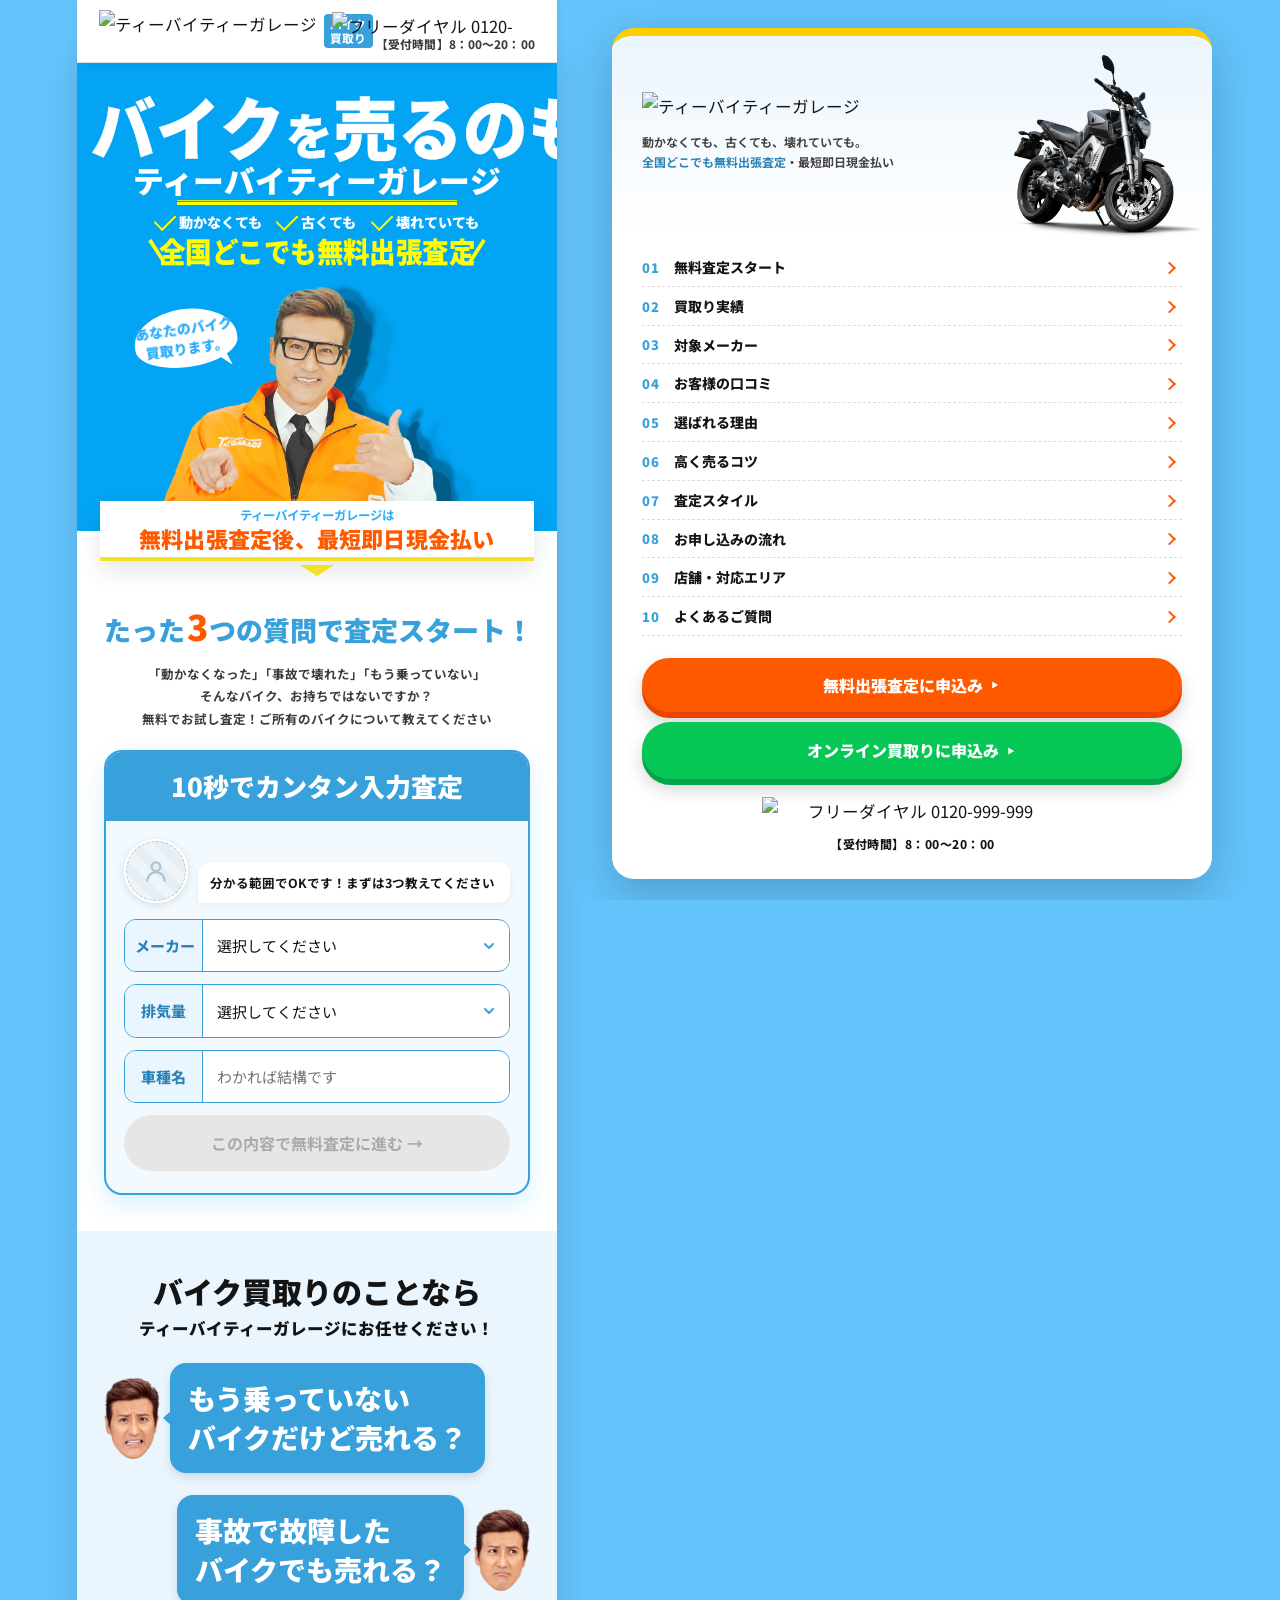
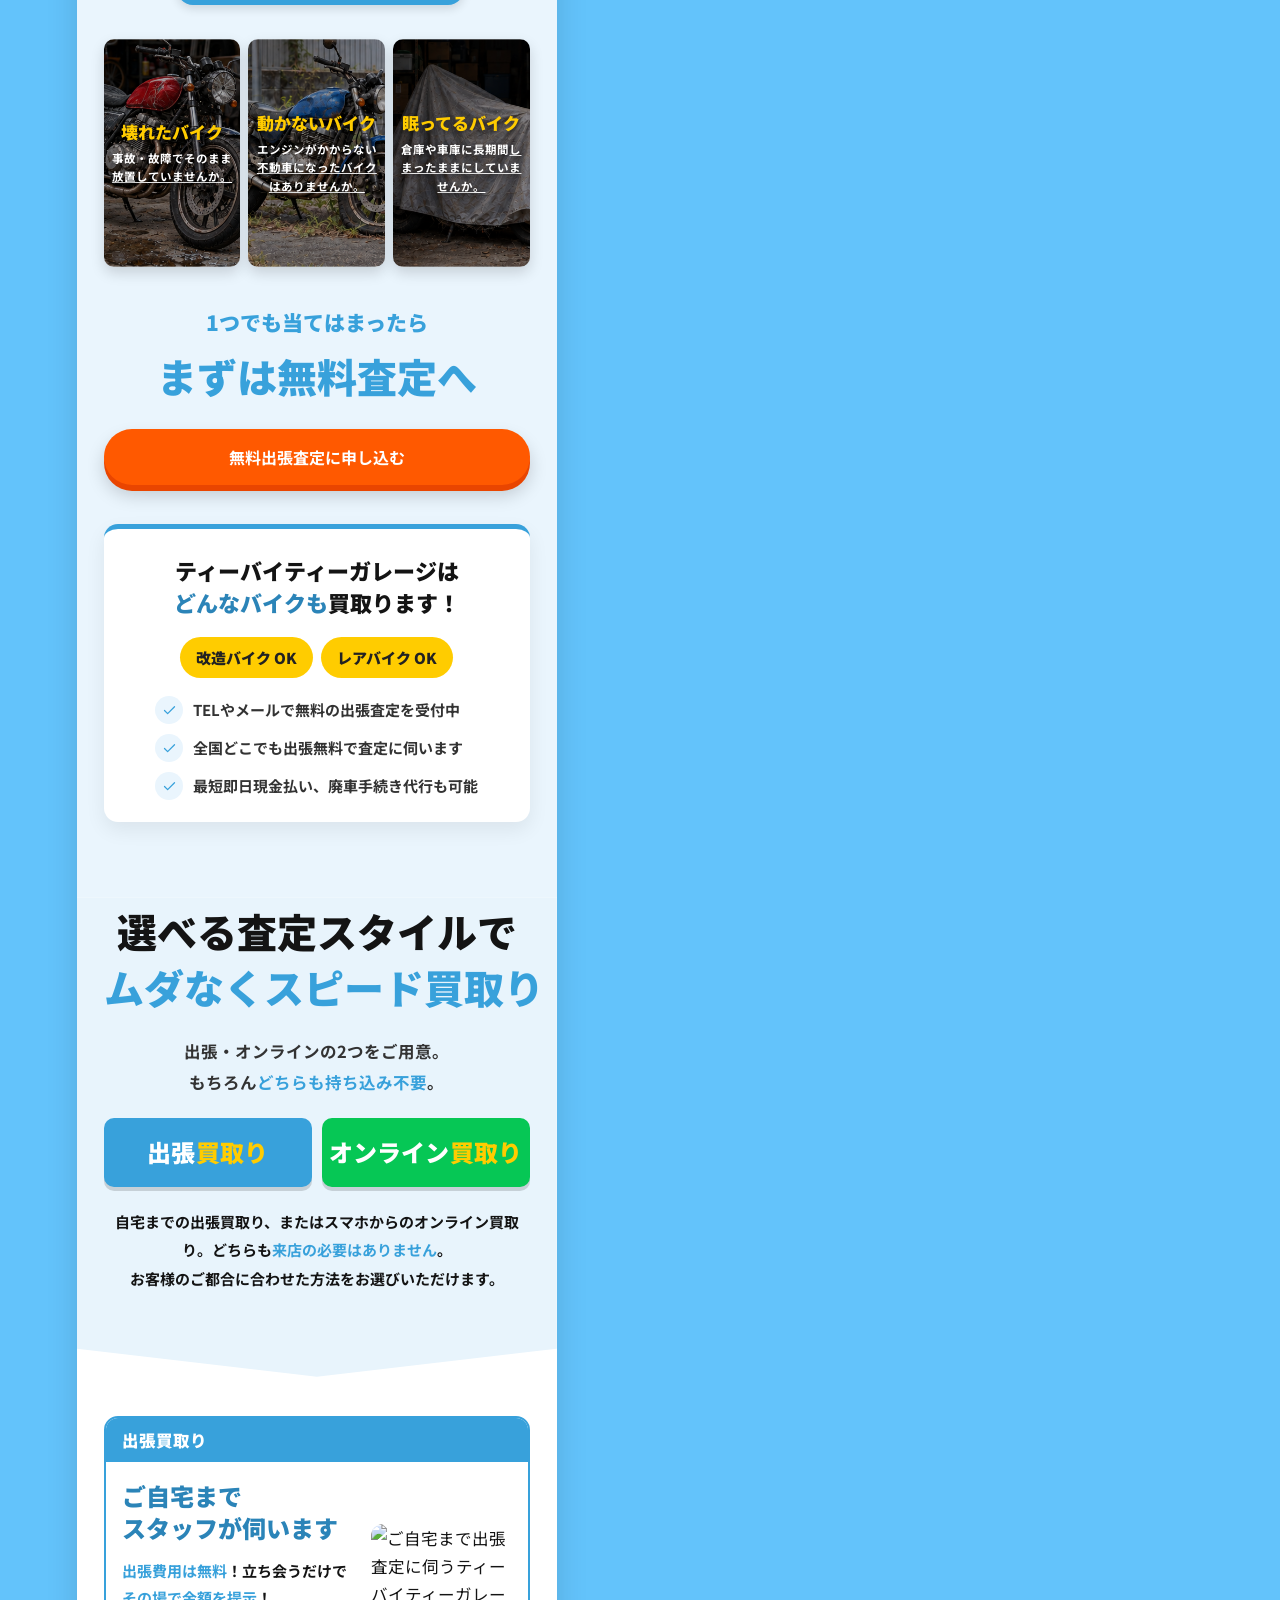
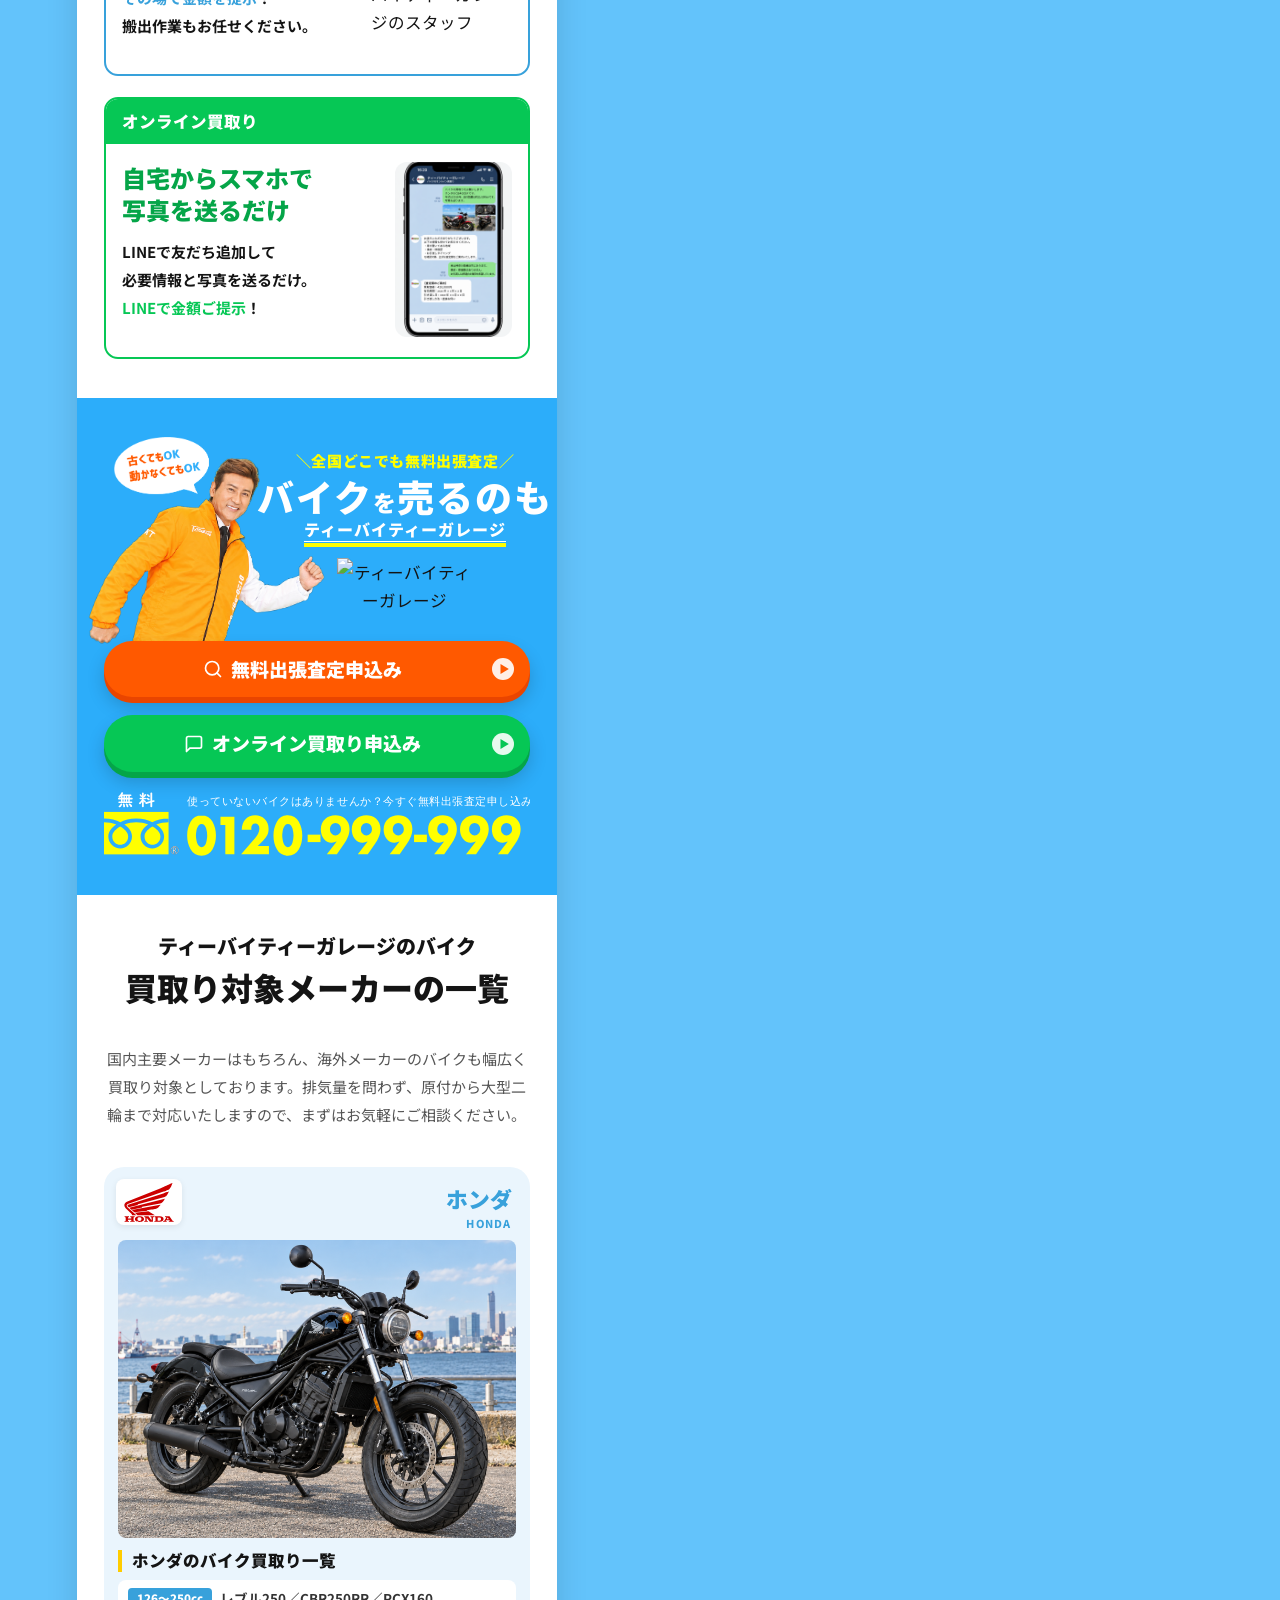
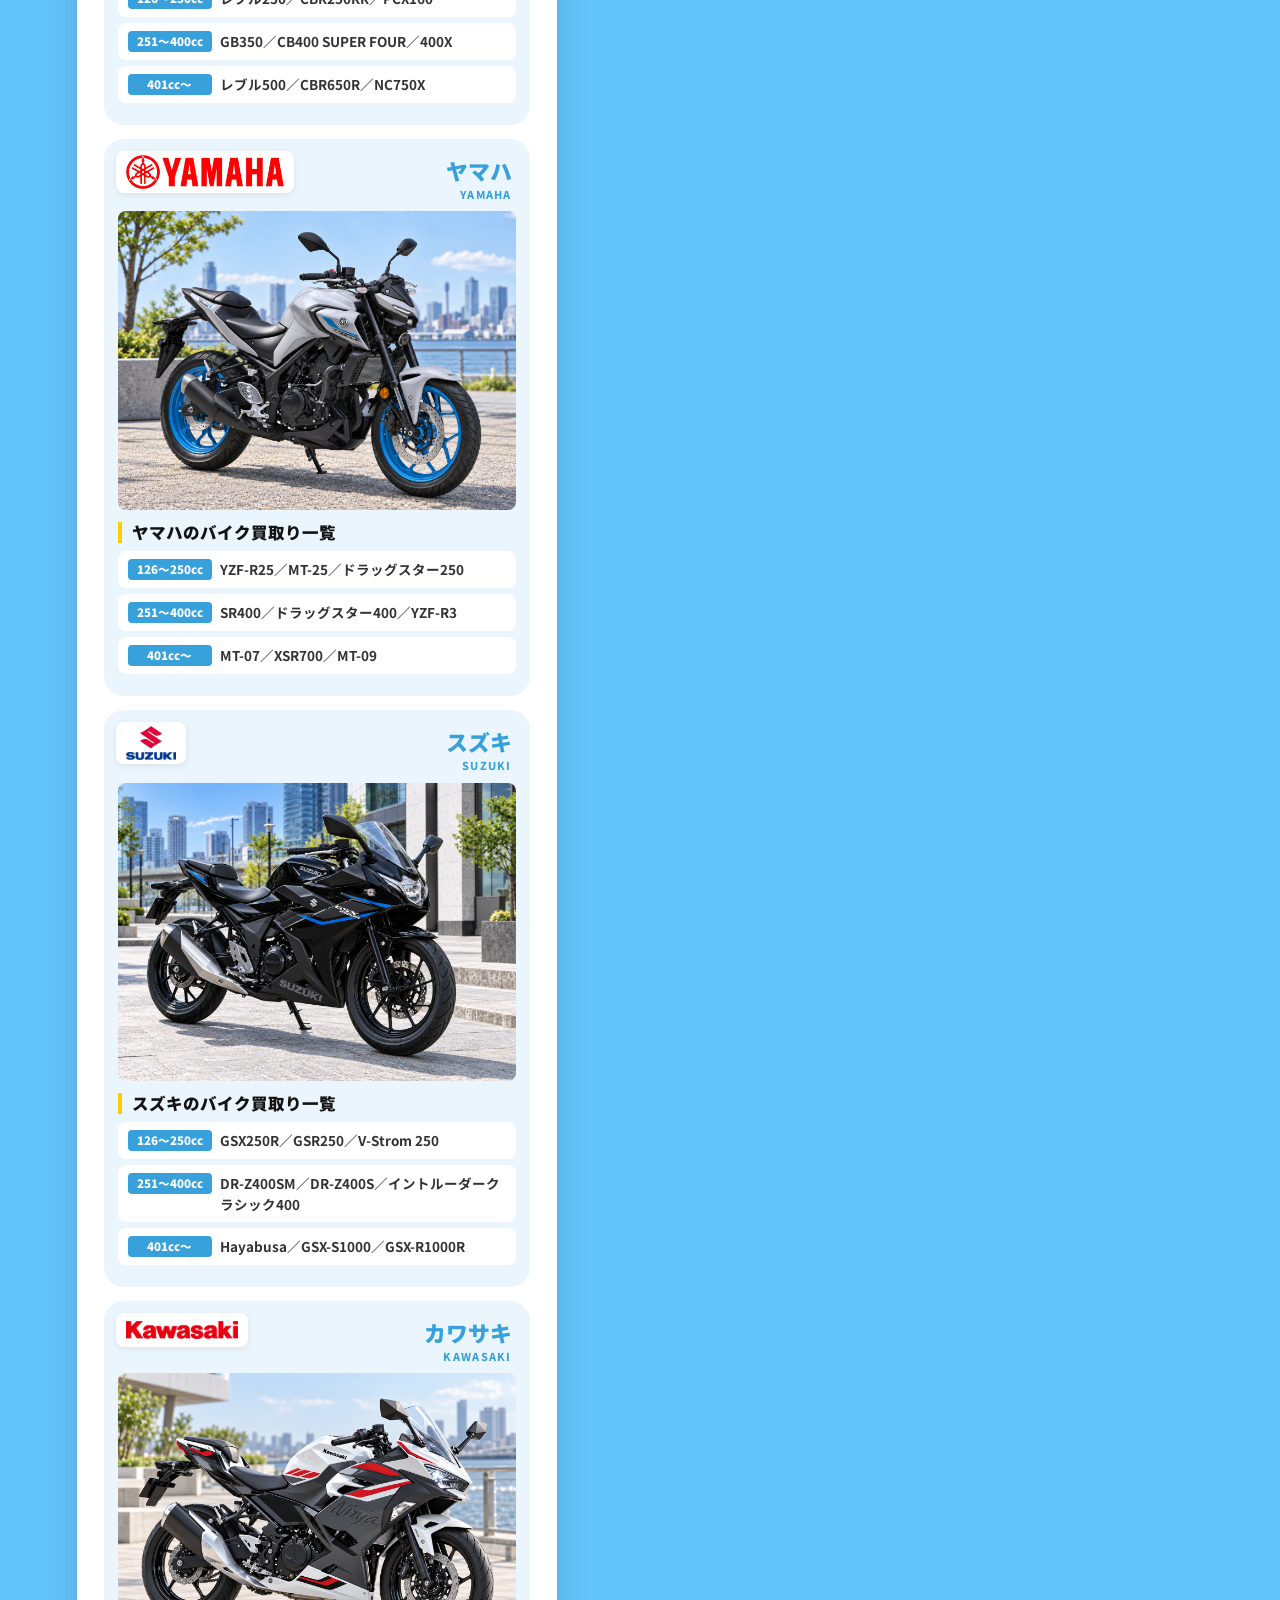
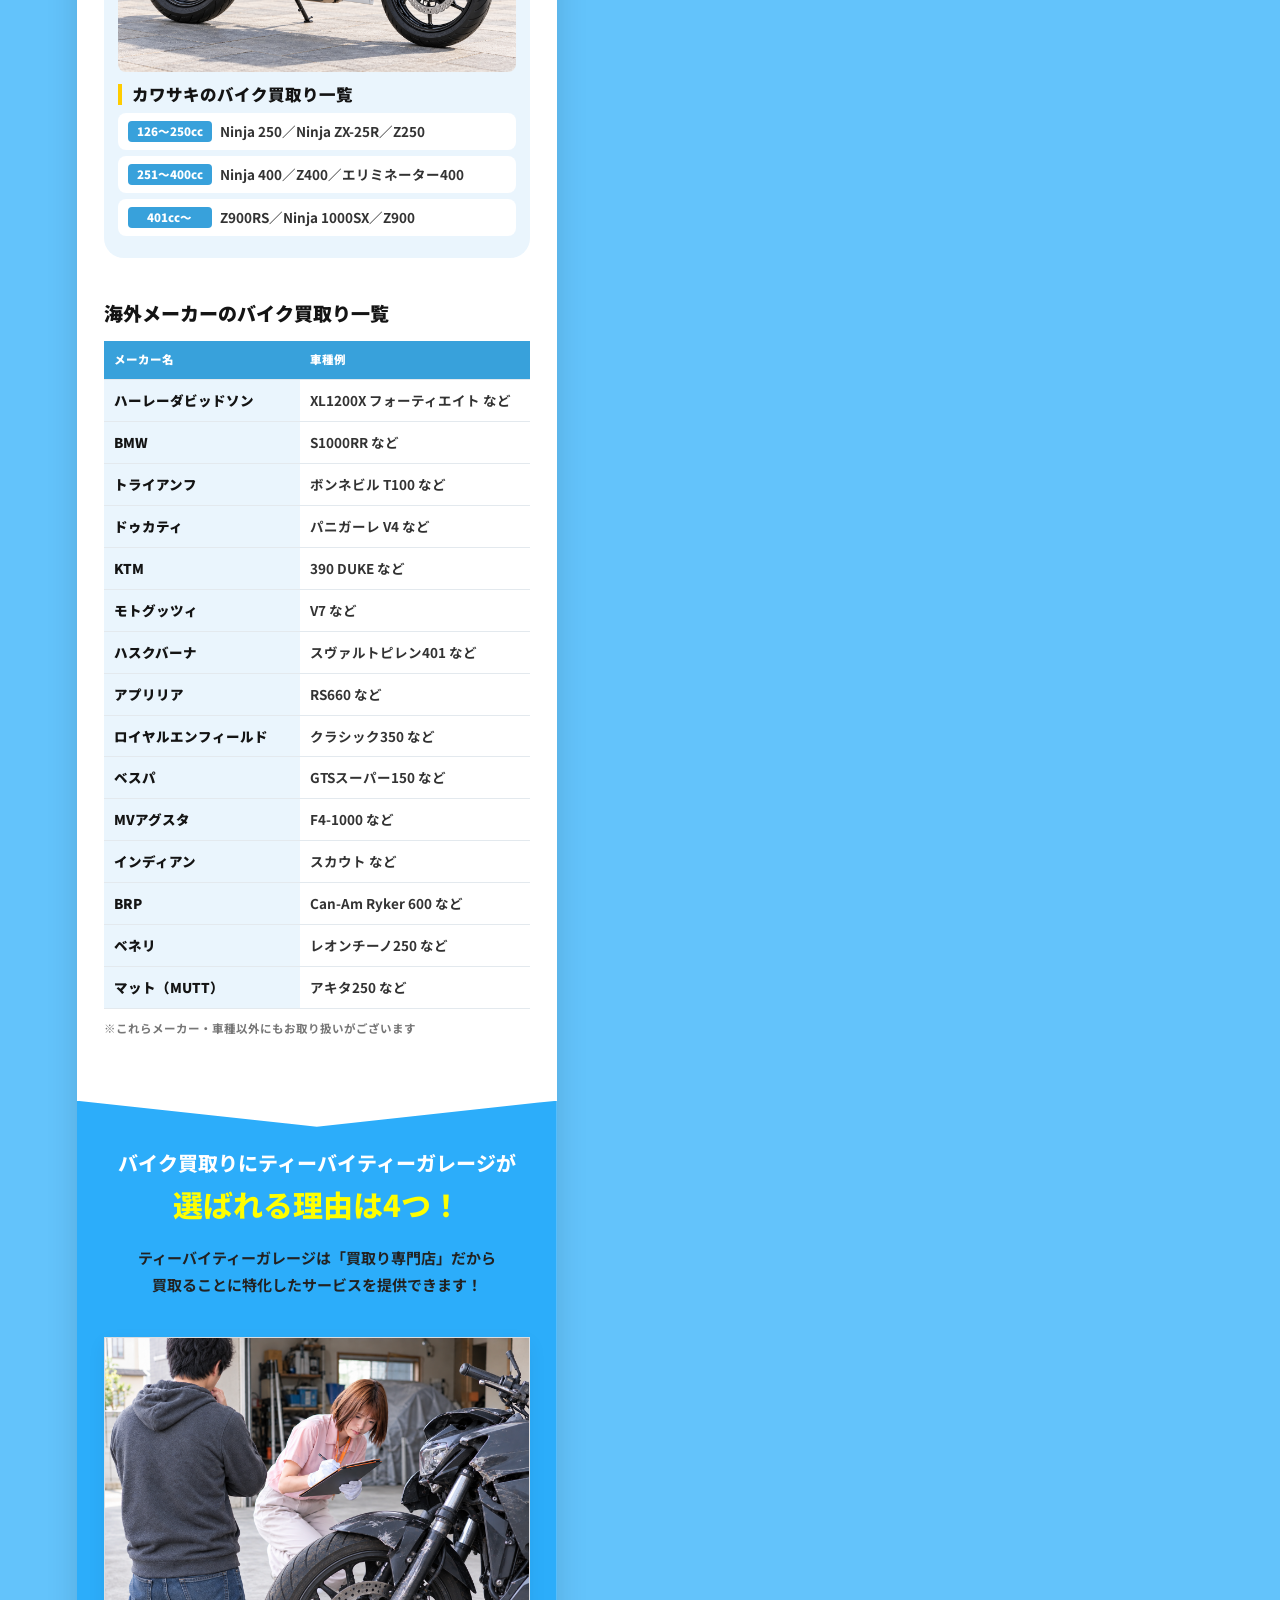
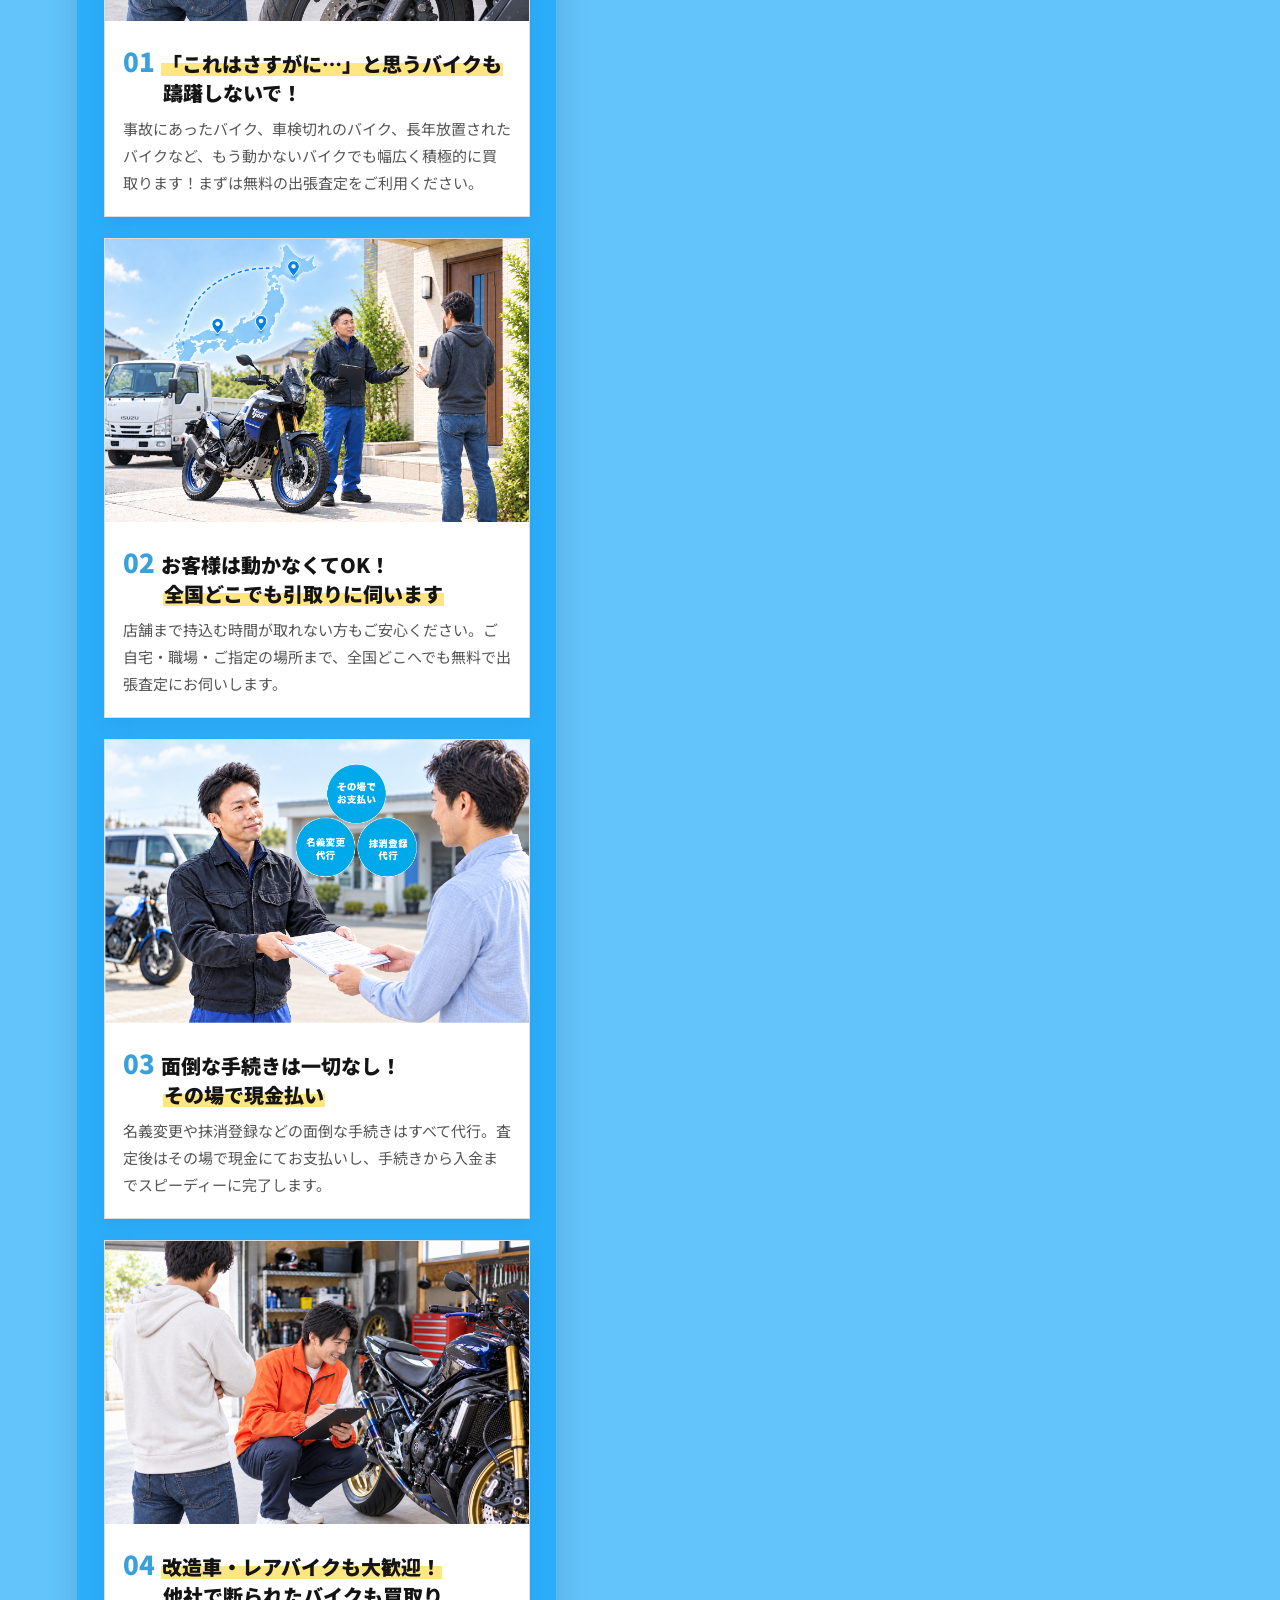
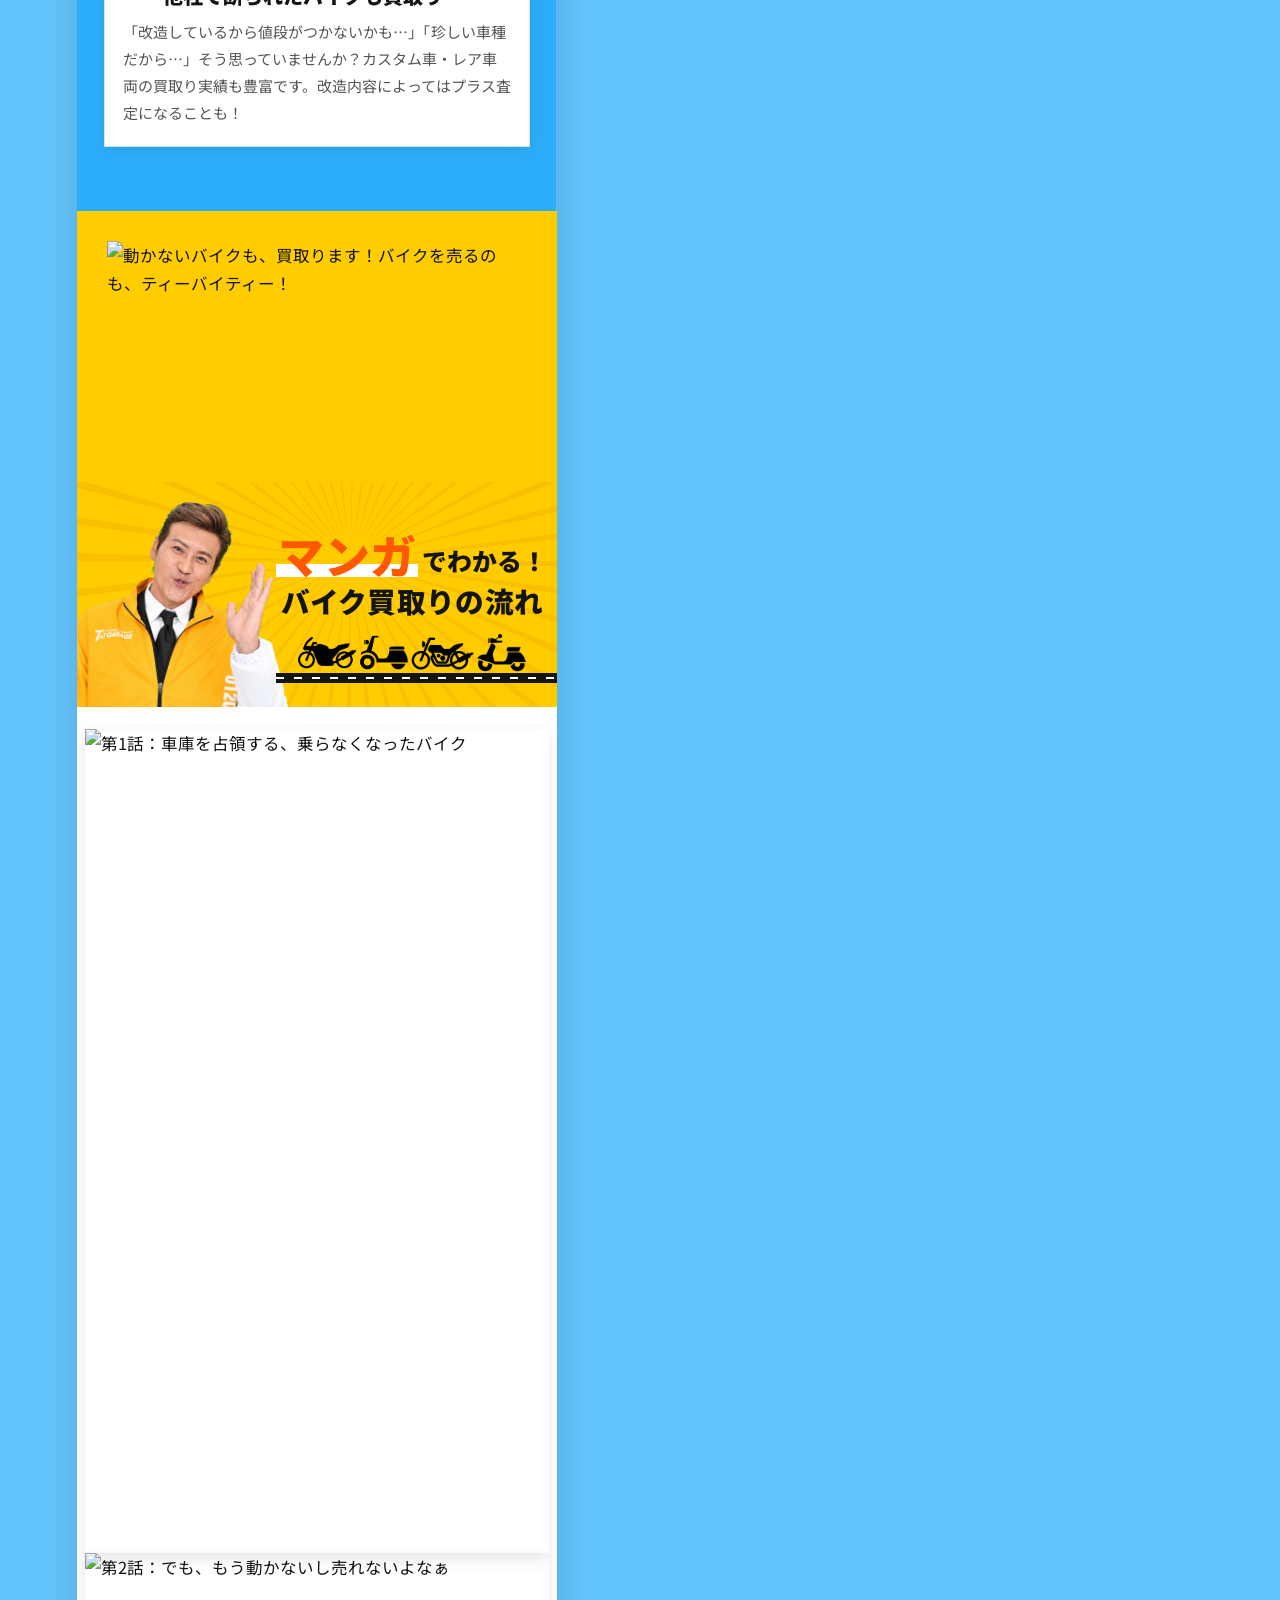
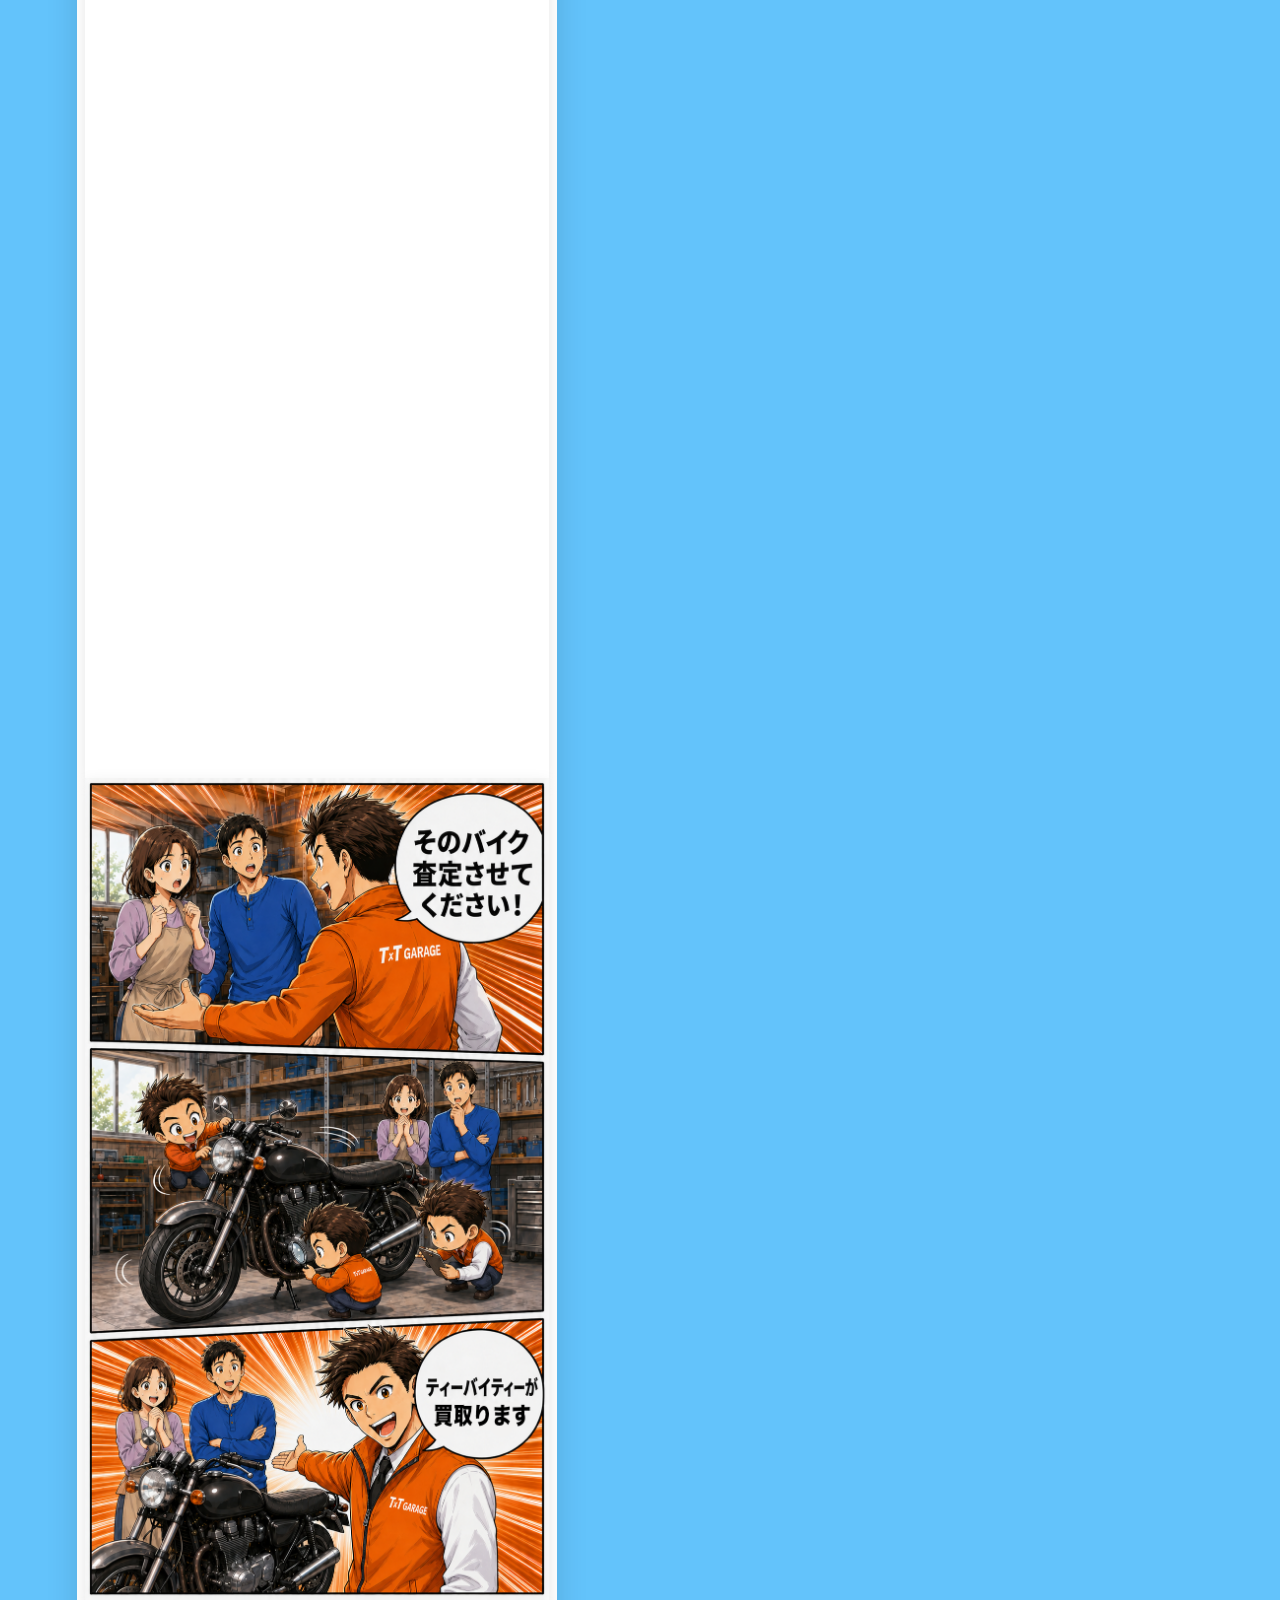
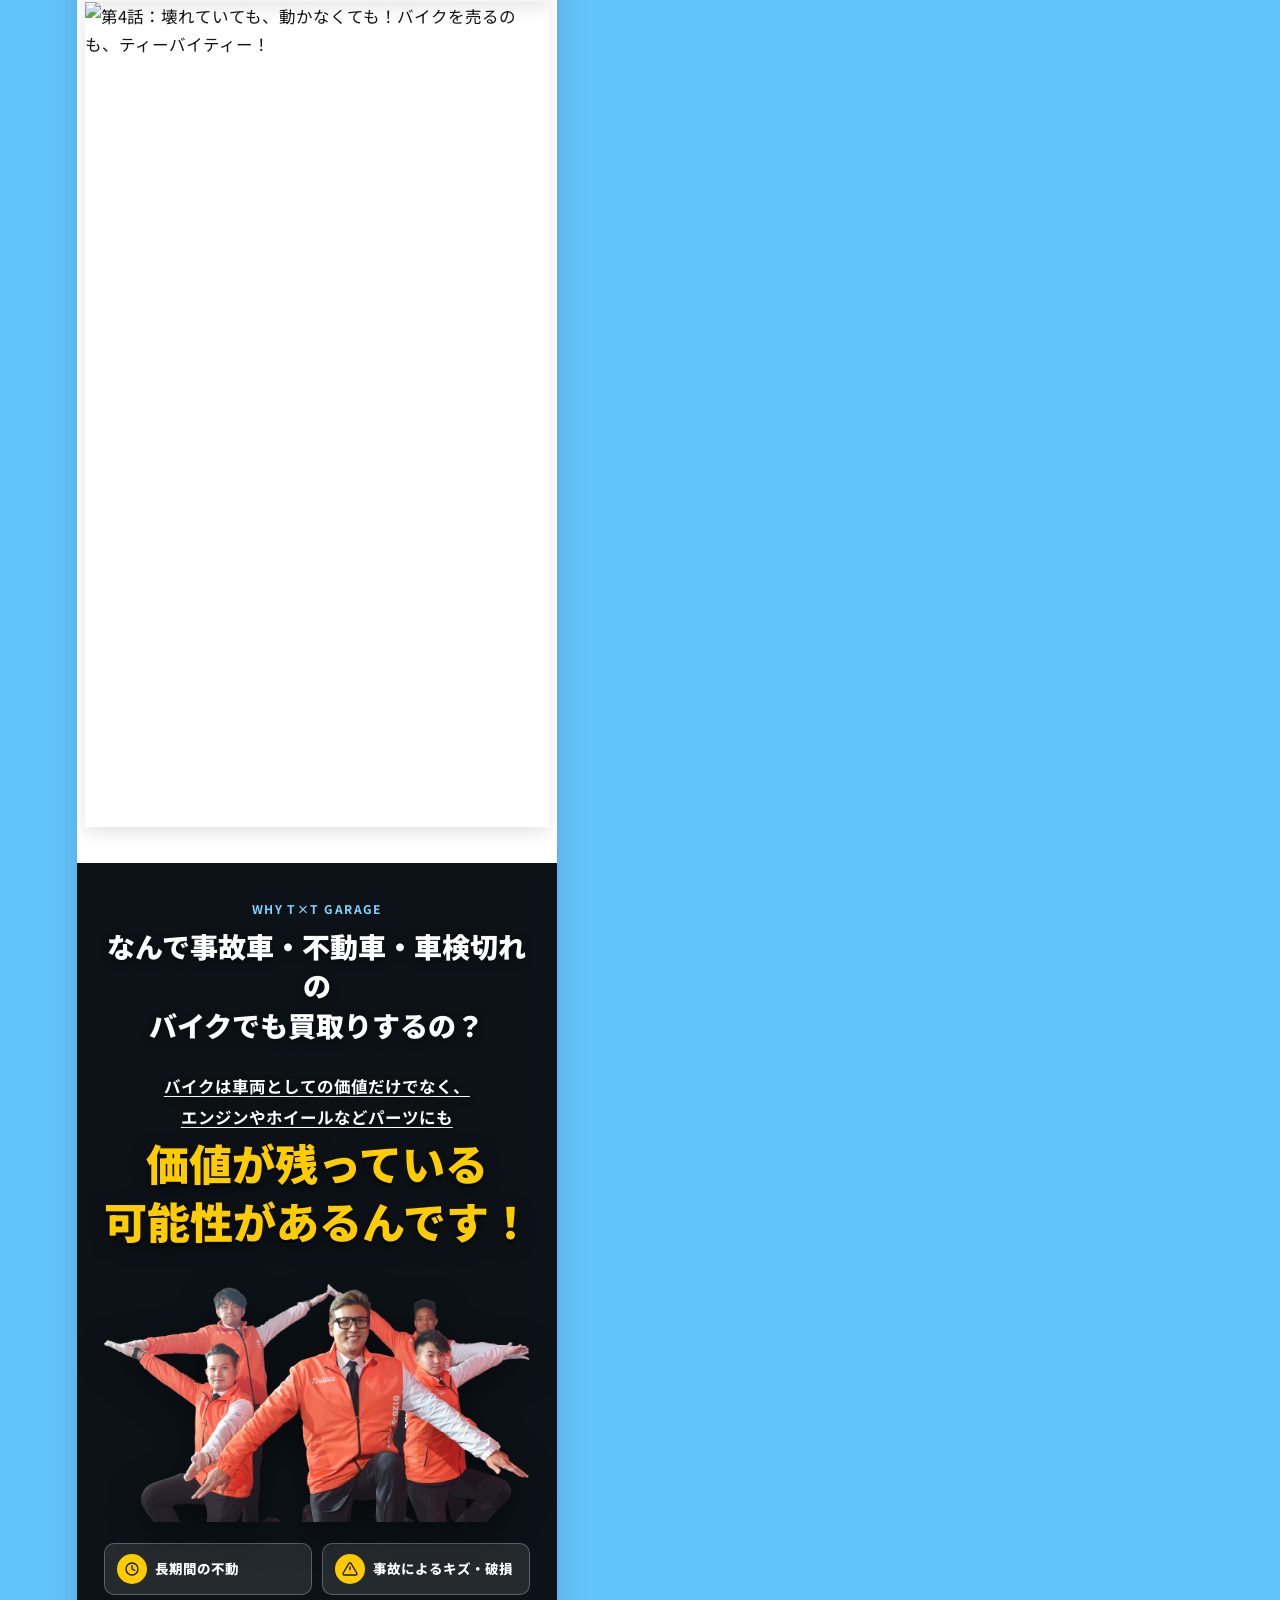
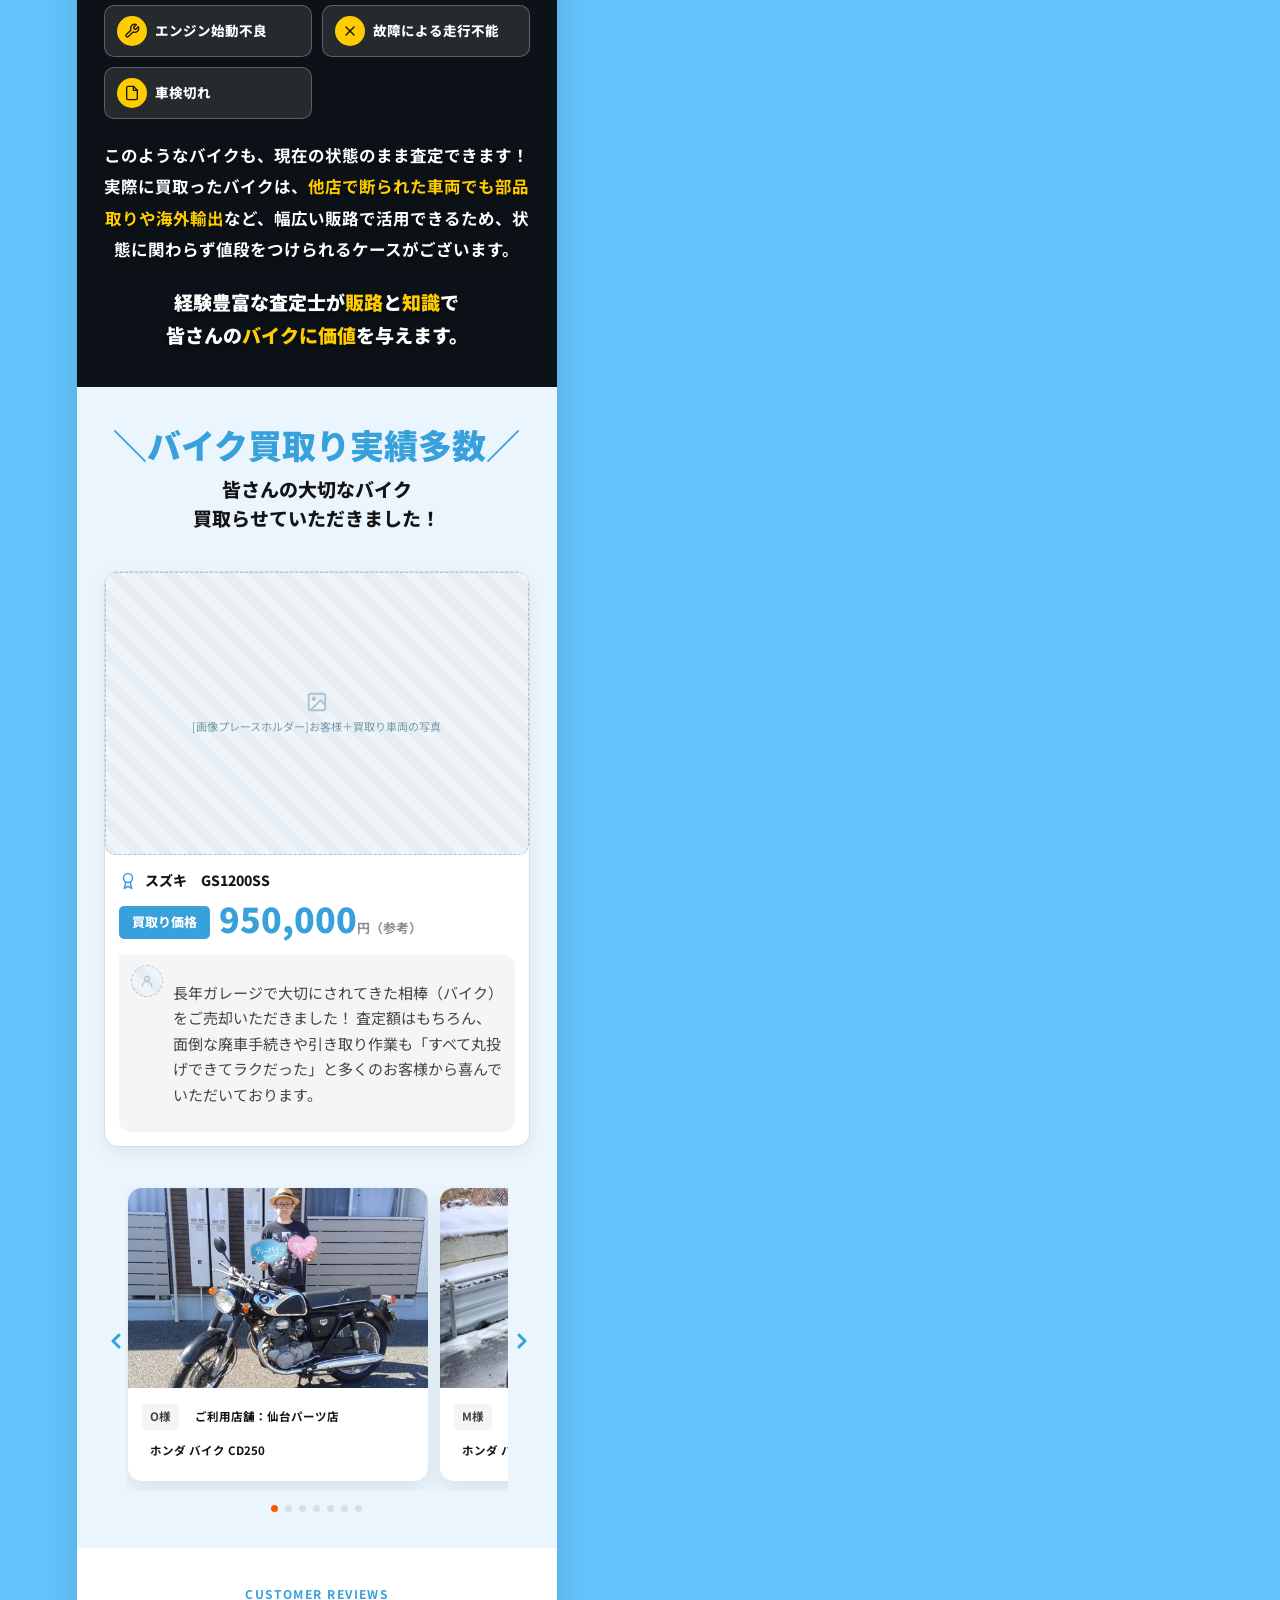
==== commit 00833cfe: "FV：見出し・カード文言を1行固定、ロゴ書体（Bold）を preload して切り替わりを早める Co-Authored-By: Claude Fable 5.1 <noreply@anthropi" ====
--- a/index.html
+++ b/index.html
@@ -23,10 +23,11 @@
 
 <link rel="preconnect" href="https://fonts.googleapis.com">
 <link rel="preconnect" href="https://fonts.gstatic.com" crossorigin>
+<link rel="preload" as="font" type="font/otf" href="fonts/Corporate-Logo-Bold-ver3.otf" crossorigin>
 <link rel="preload" as="style" href="https://fonts.googleapis.com/css2?family=Noto+Sans+JP:wght@400;700;800;900&display=swap">
 <link href="https://fonts.googleapis.com/css2?family=Noto+Sans+JP:wght@400;700;800;900&display=swap" rel="stylesheet">
 
-<link rel="stylesheet" href="css/style.css?v=20261019163412">
+<link rel="stylesheet" href="css/style.css?v=20261019163739">
 </head>
 <body>
 
--- a/css/style.css
+++ b/css/style.css
@@ -3781,3 +3781,5 @@
   .reason-section .h-title{font-size:clamp(14px, 4.6vw, 20px);}
   .review-section .h-title{white-space:nowrap;font-size:clamp(20px, 6.4vw, 28px);}
   h2.shop-title{white-space:nowrap;font-size:clamp(26px, 8.4vw, 36px);}
+  /* FV：フォント差で折り返さないよう、見出し類は1行固定 */
+  .hero-h1-main,.hero-h1-brand,.hero-card-sub,.hero-card-main{white-space:nowrap;}
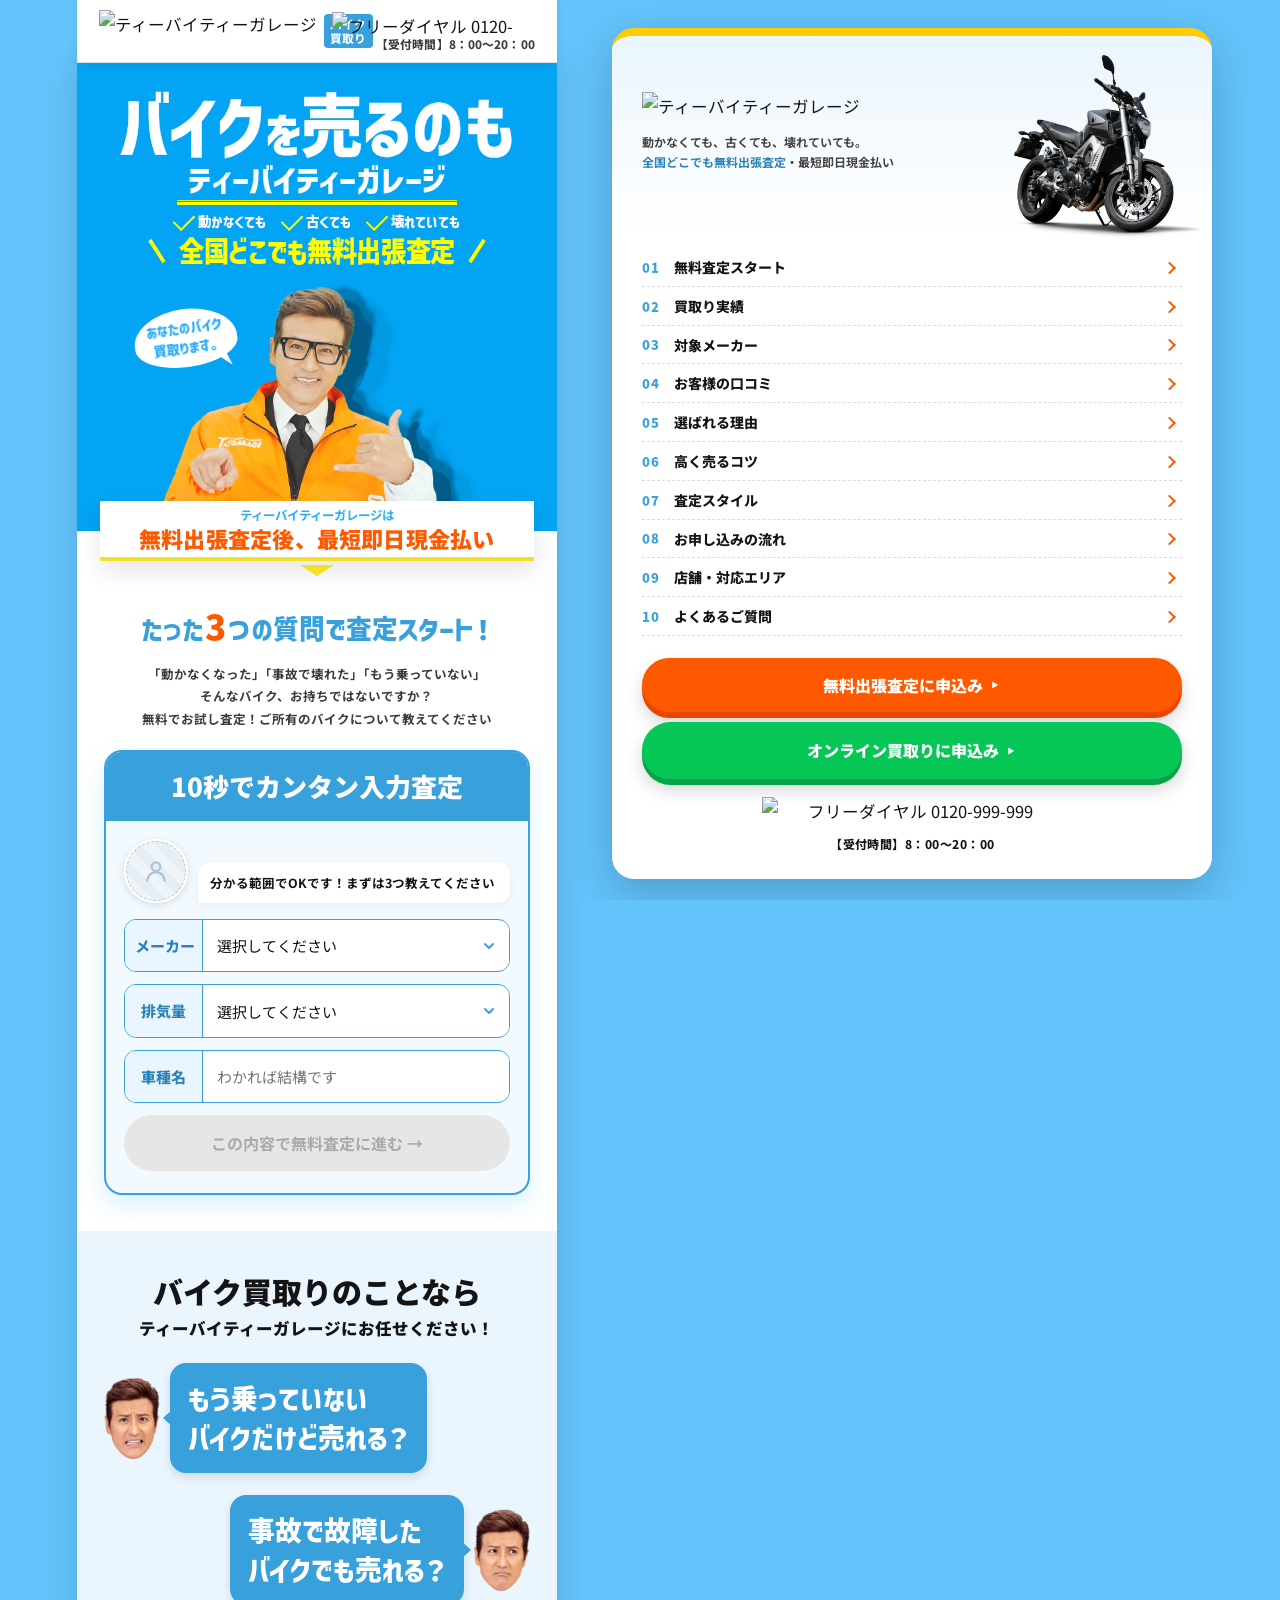
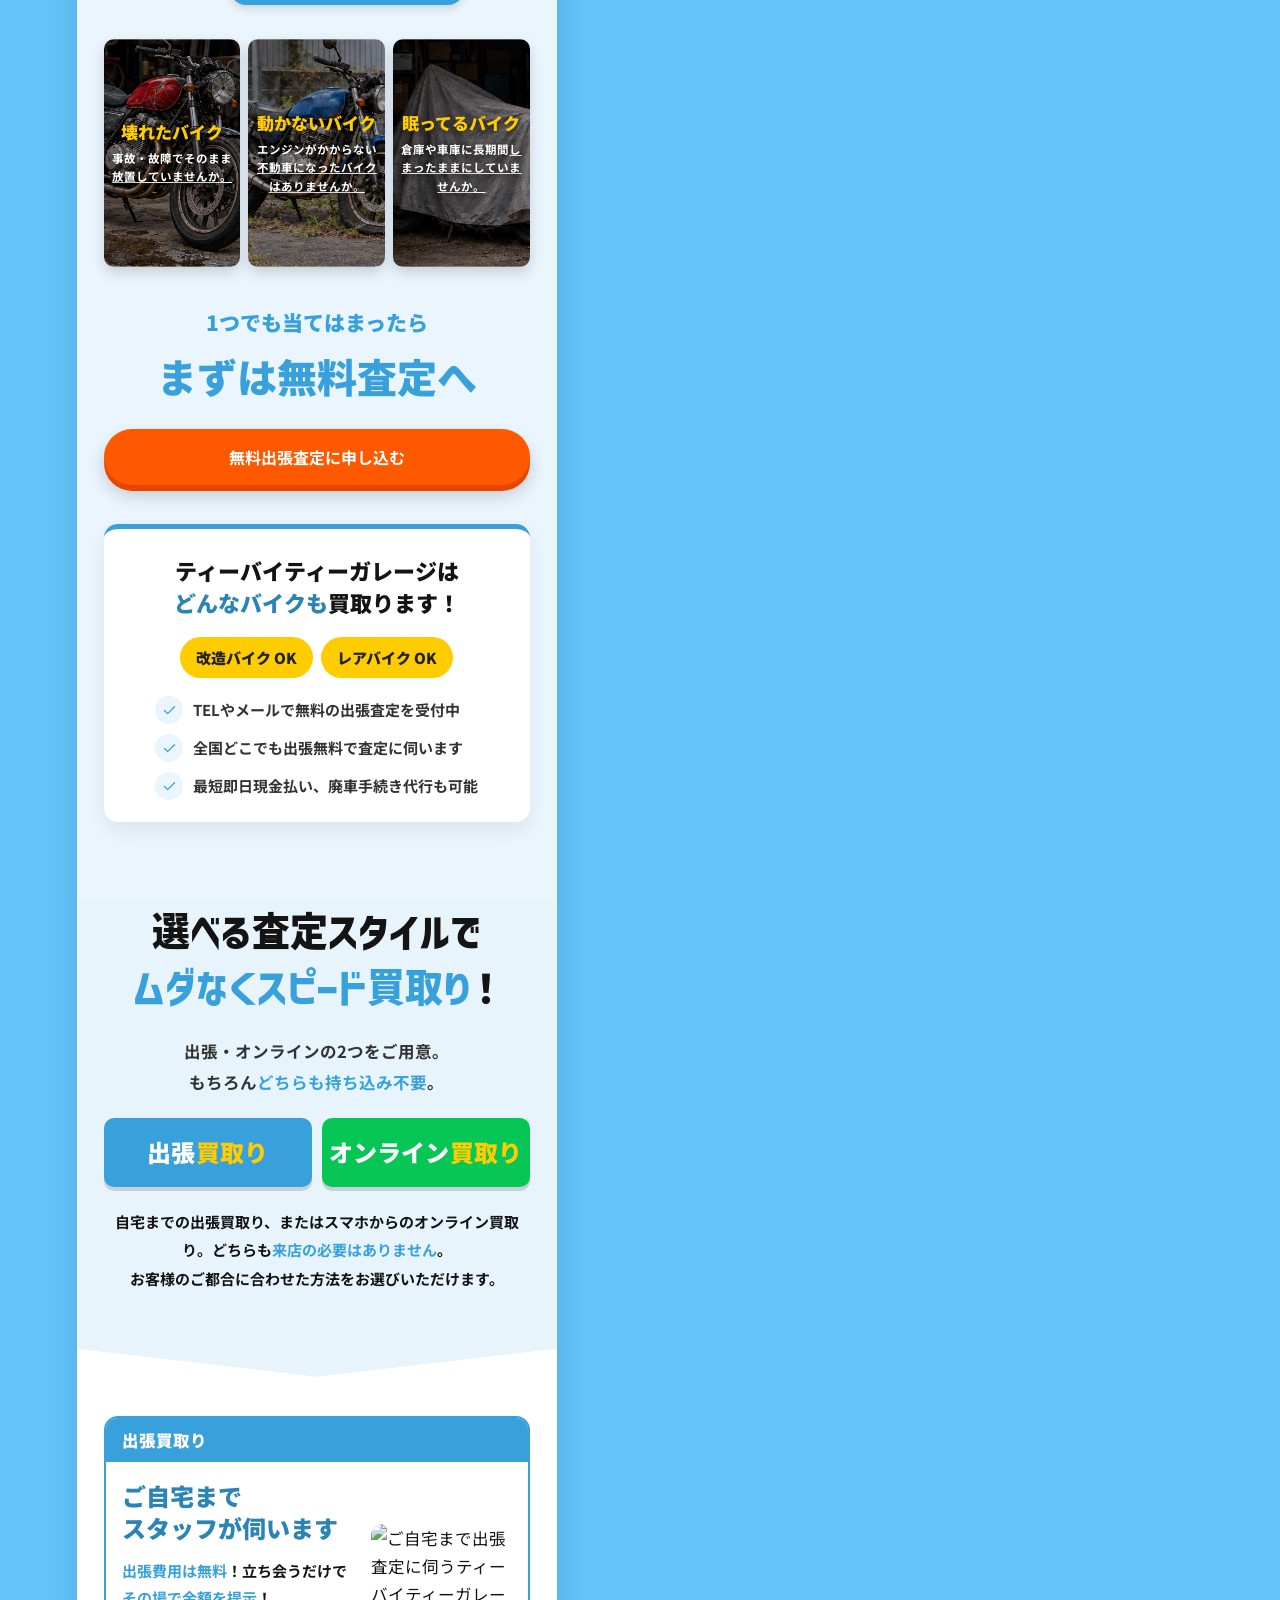
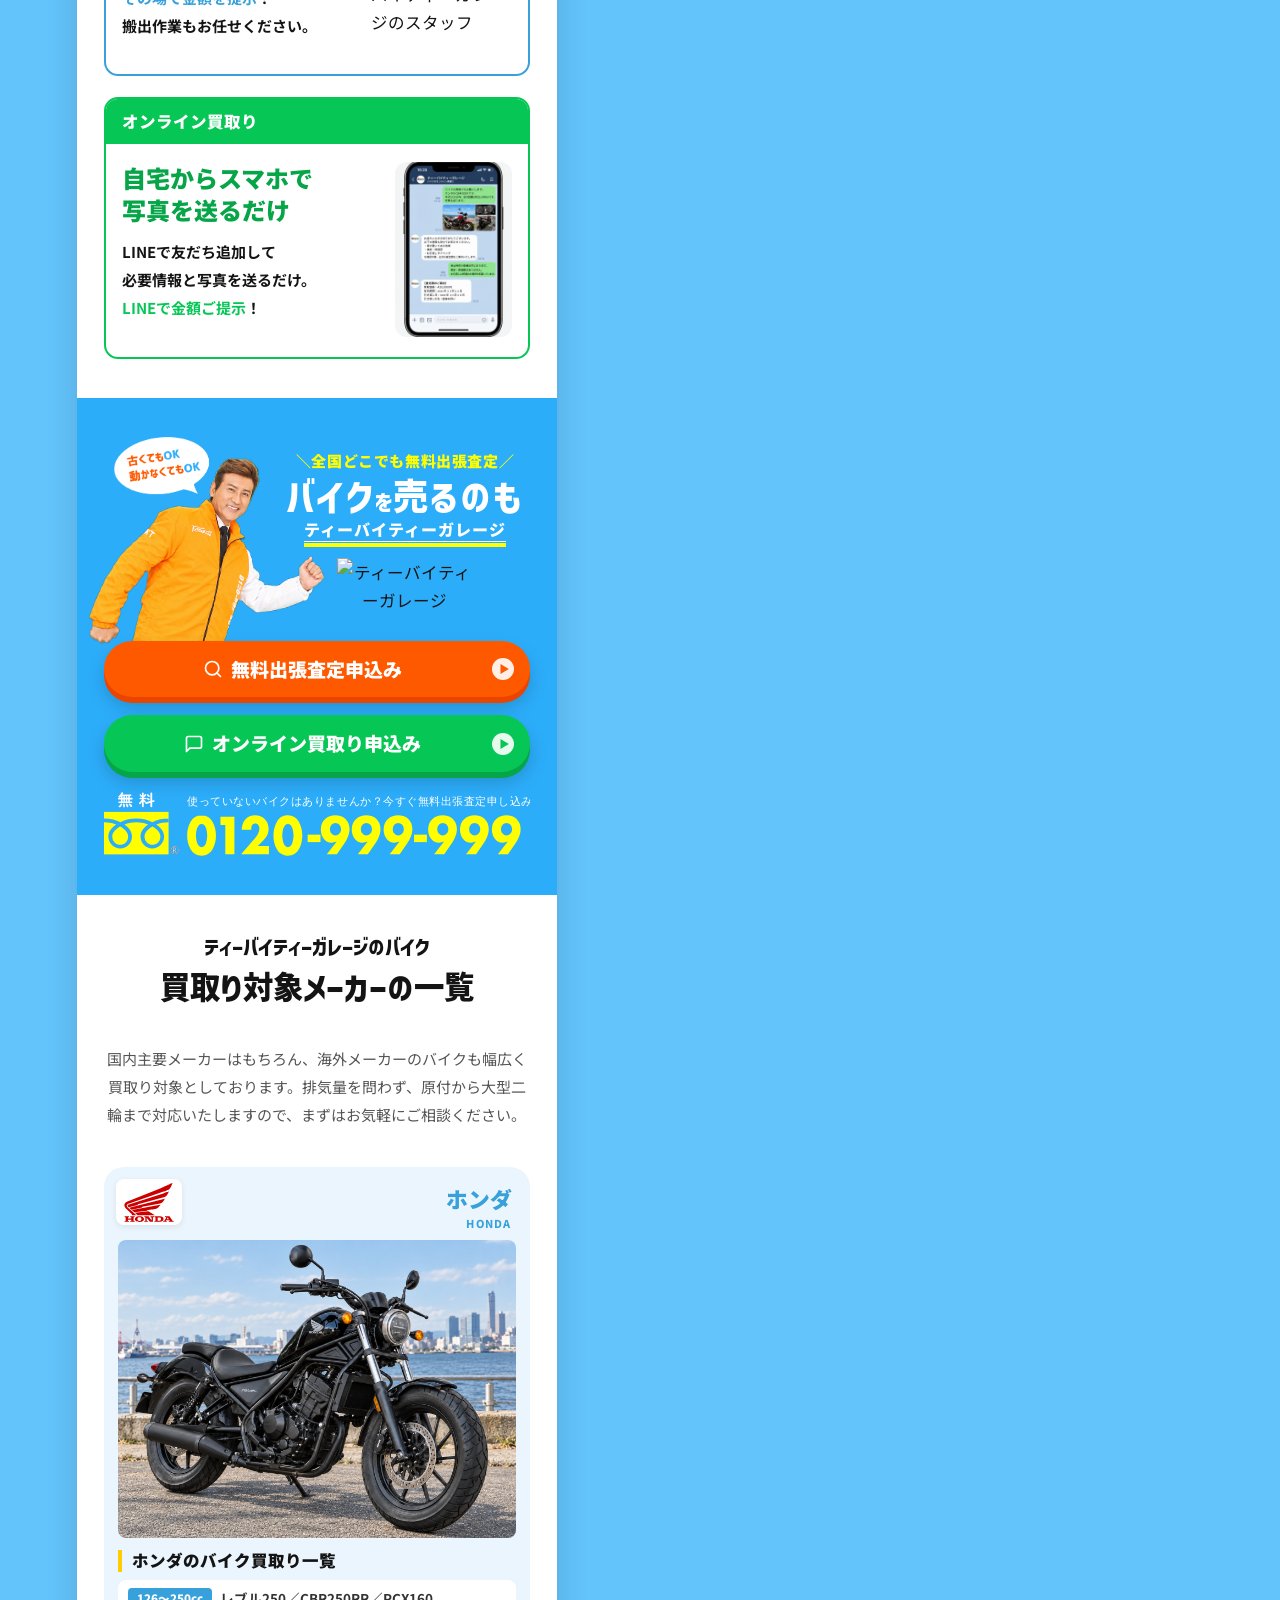
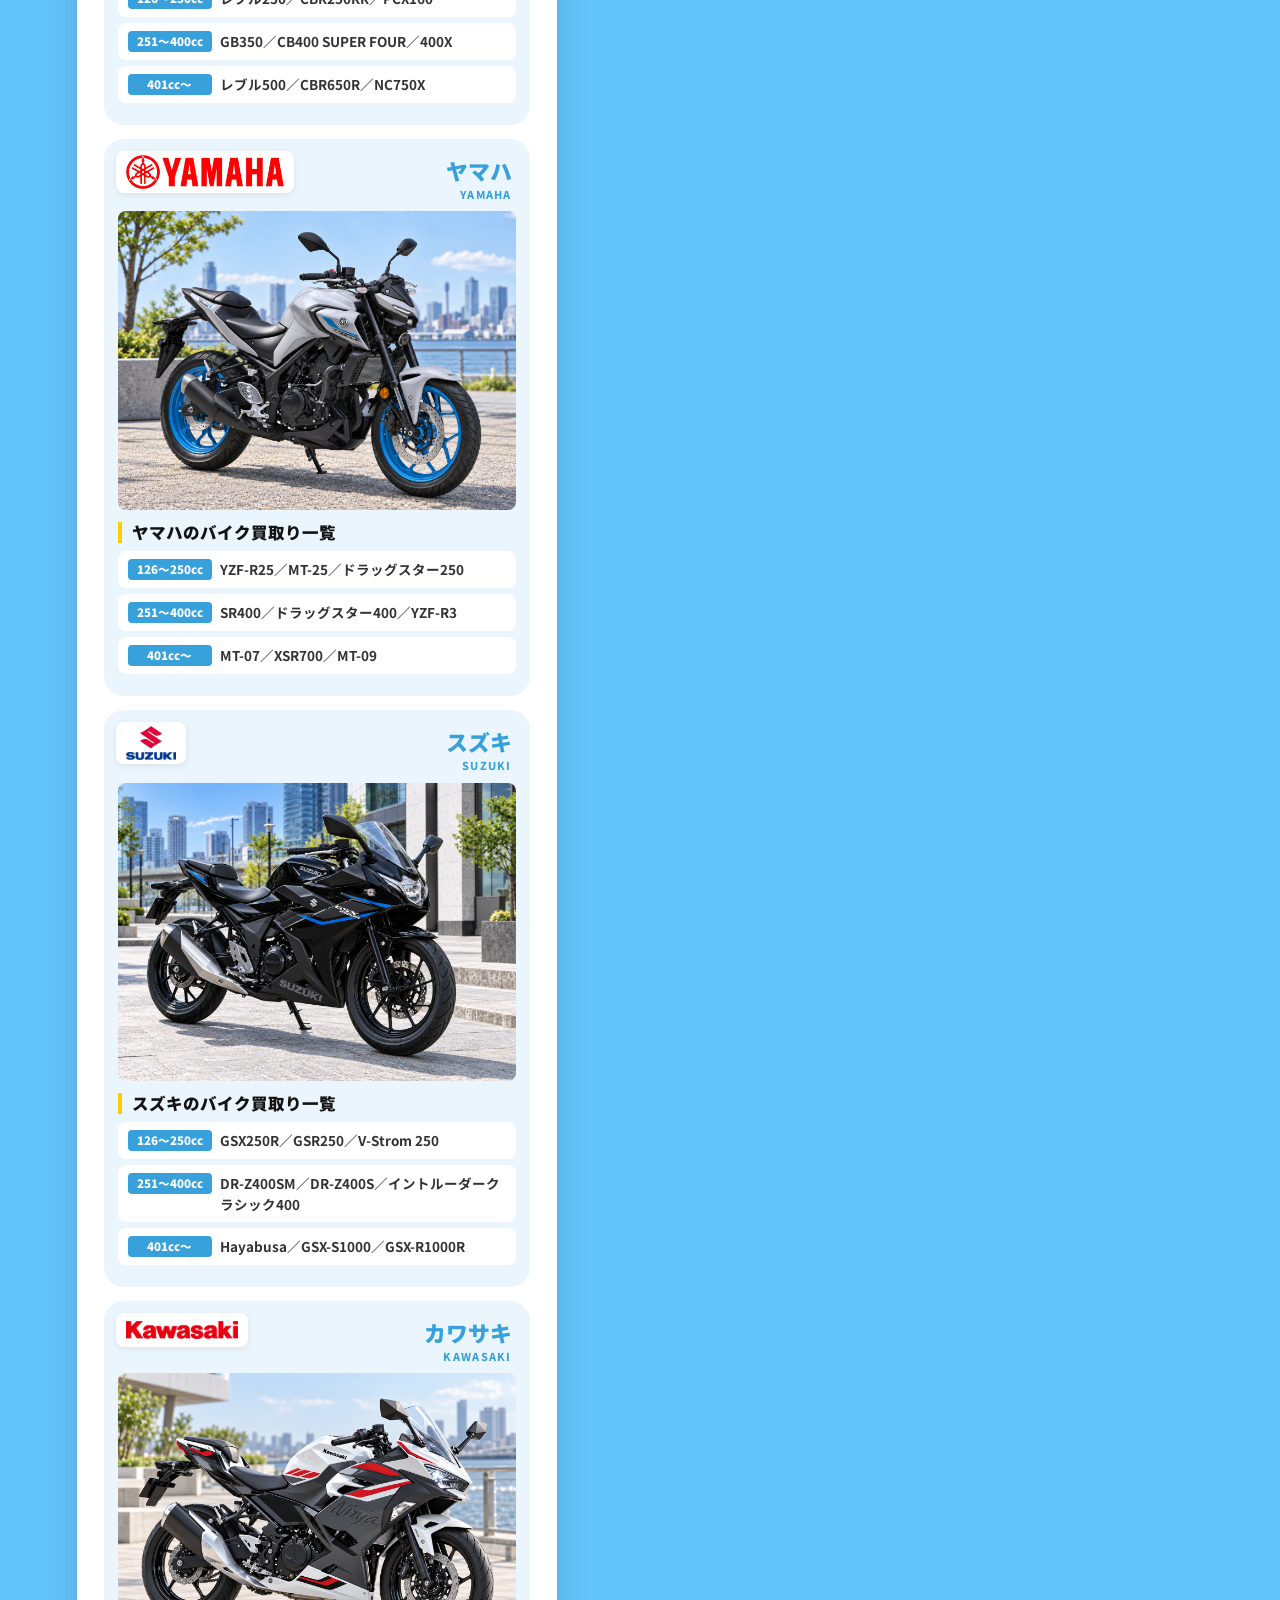
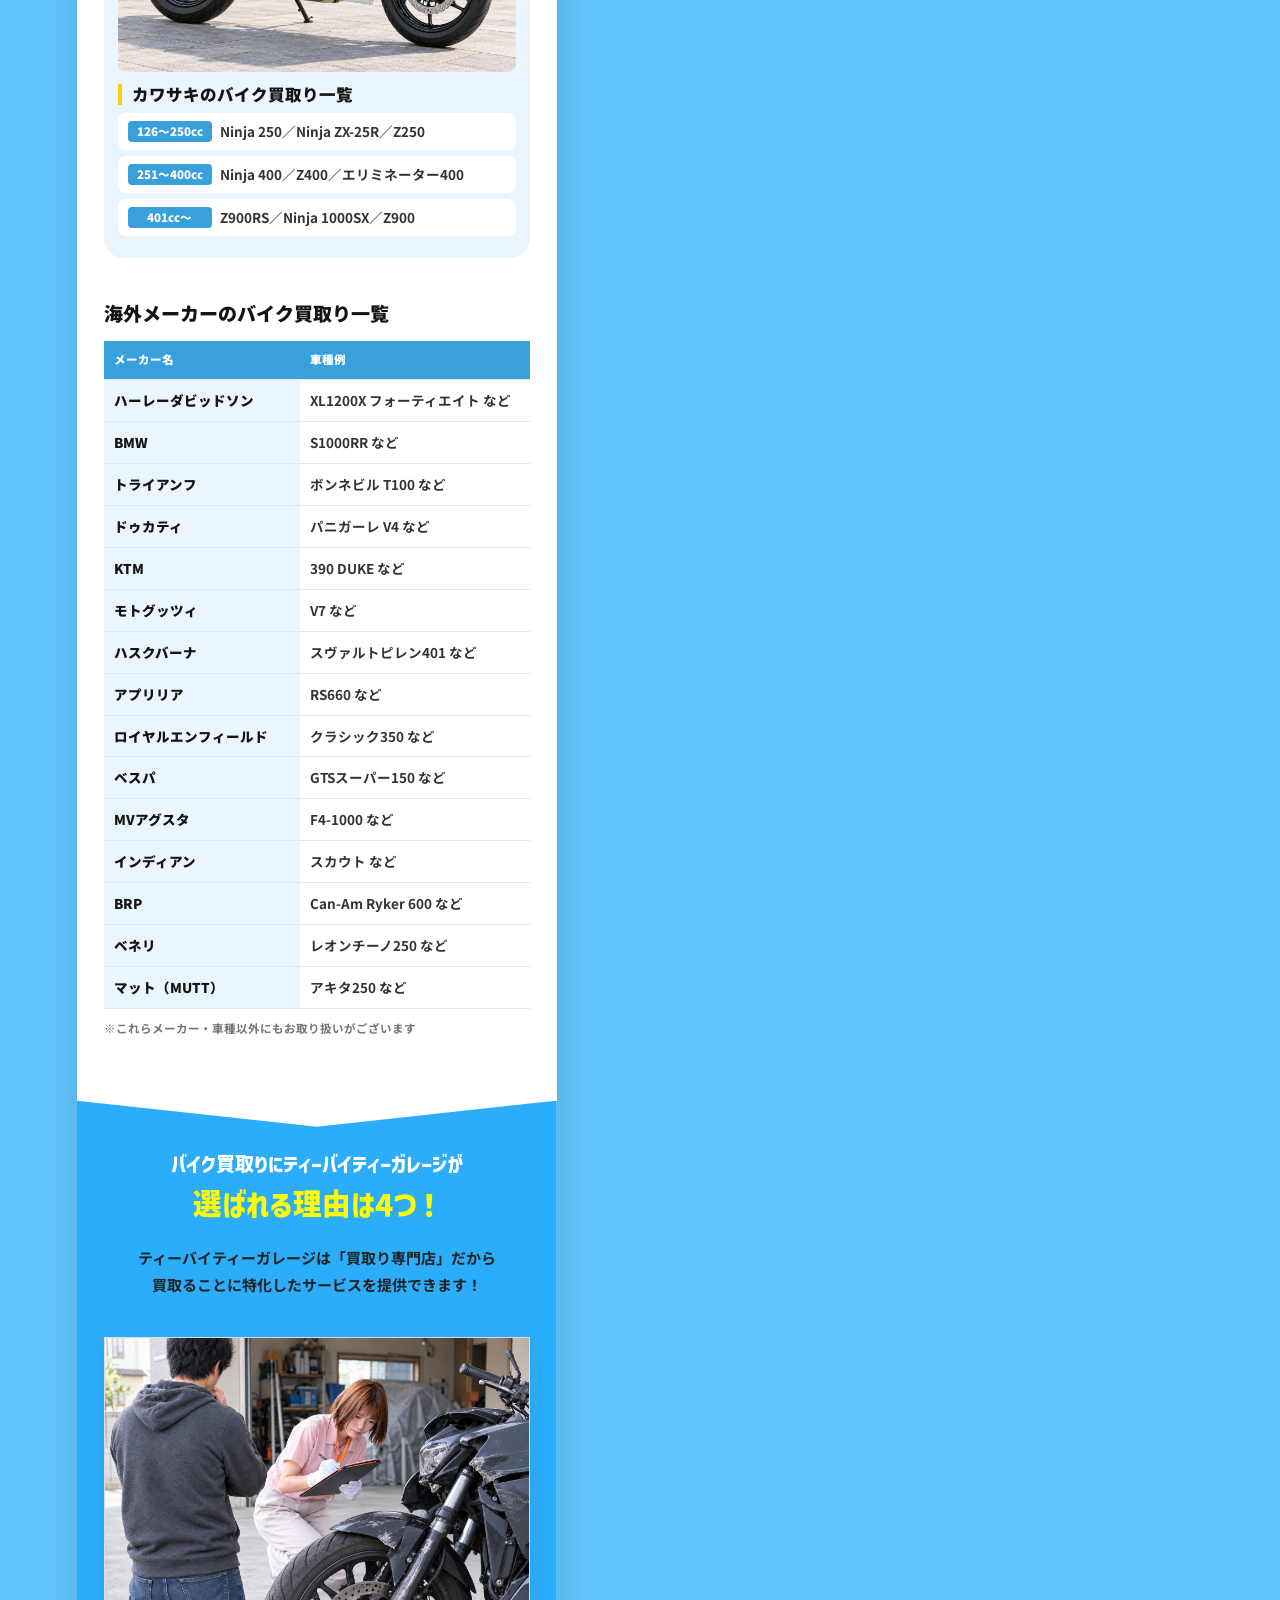
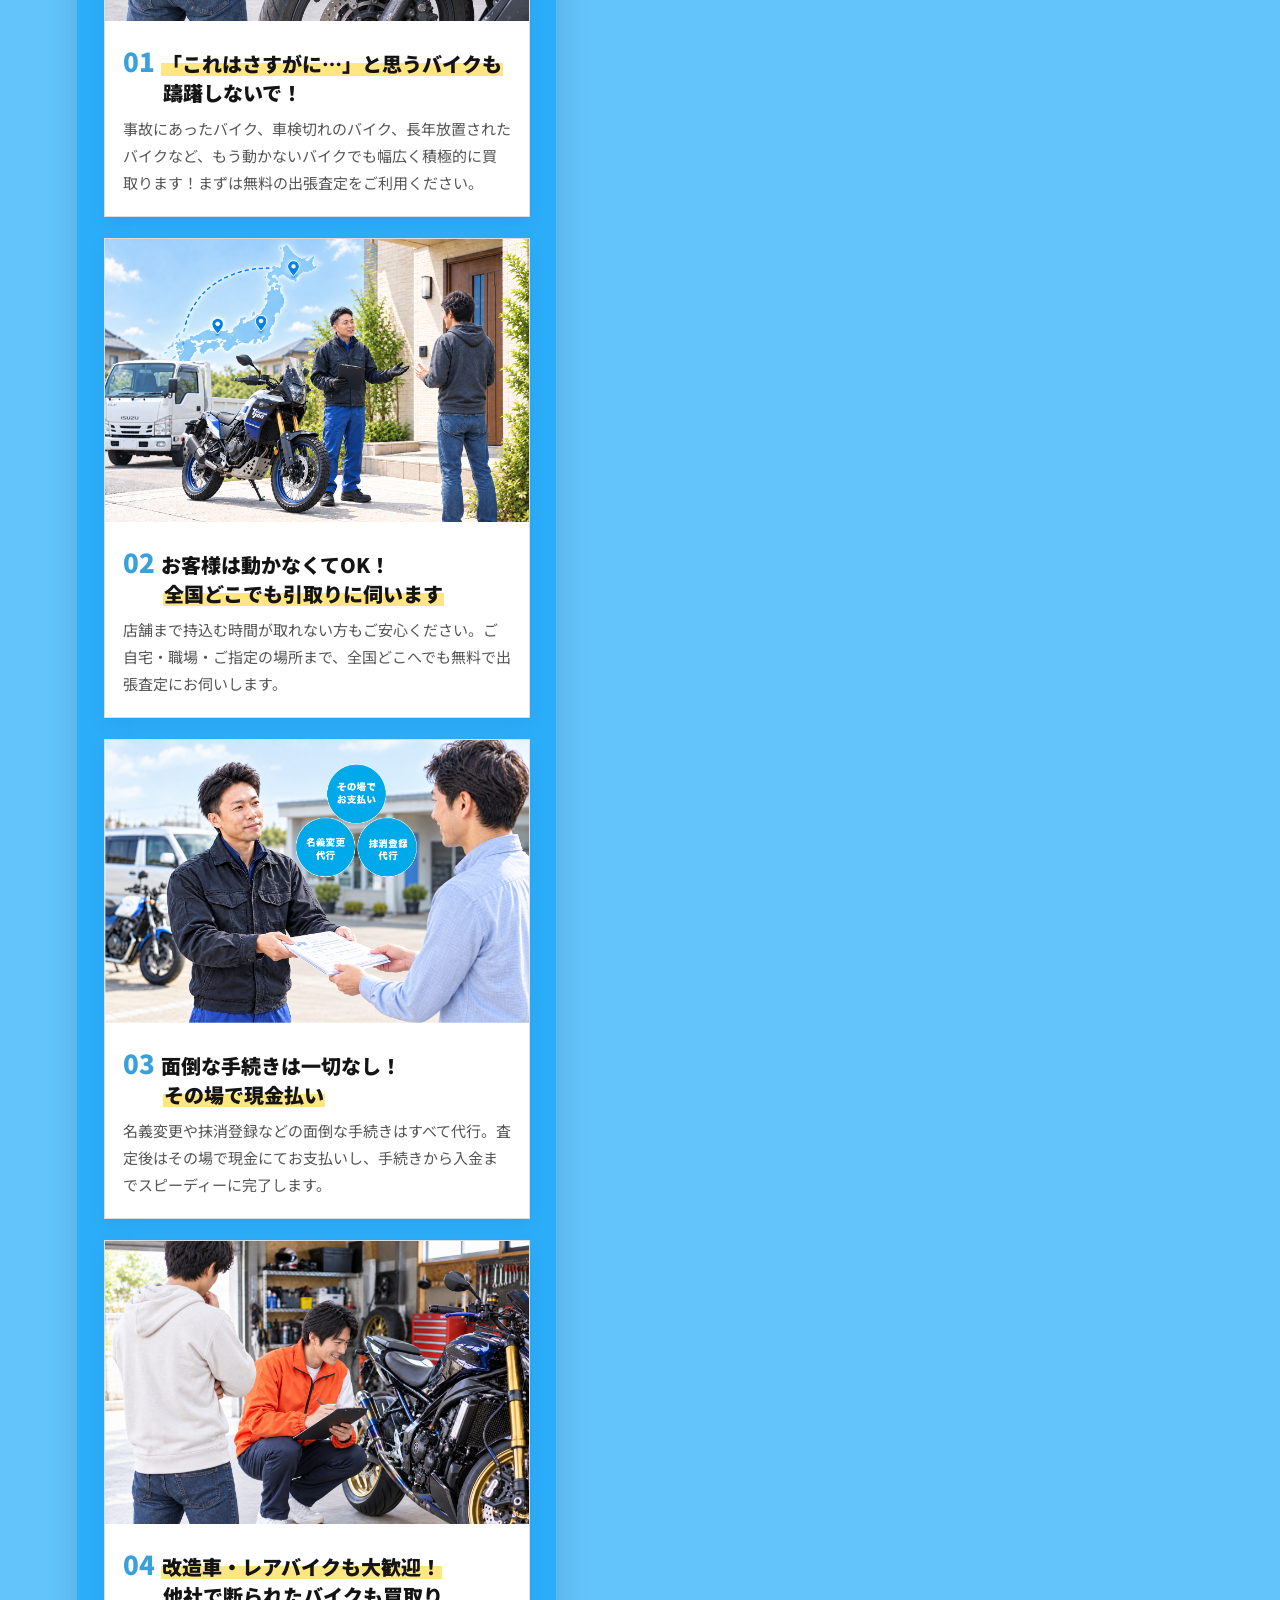
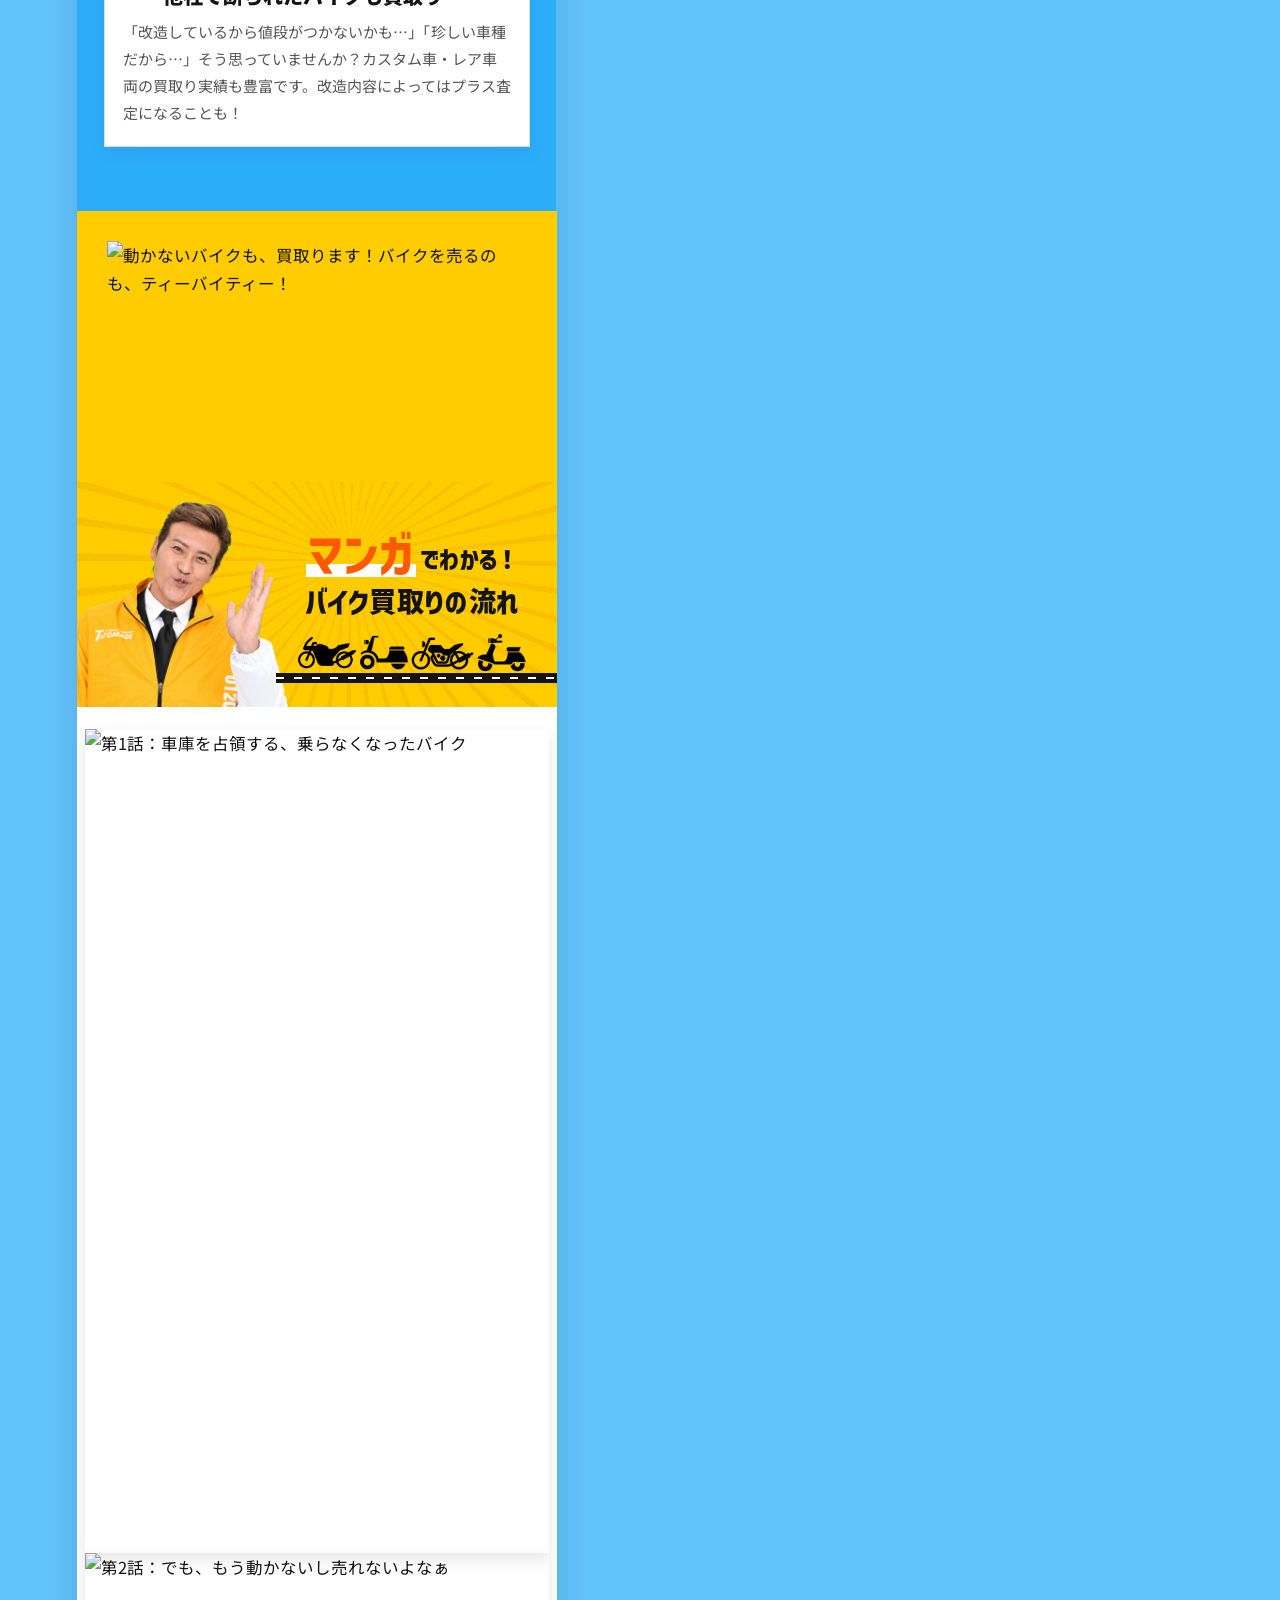
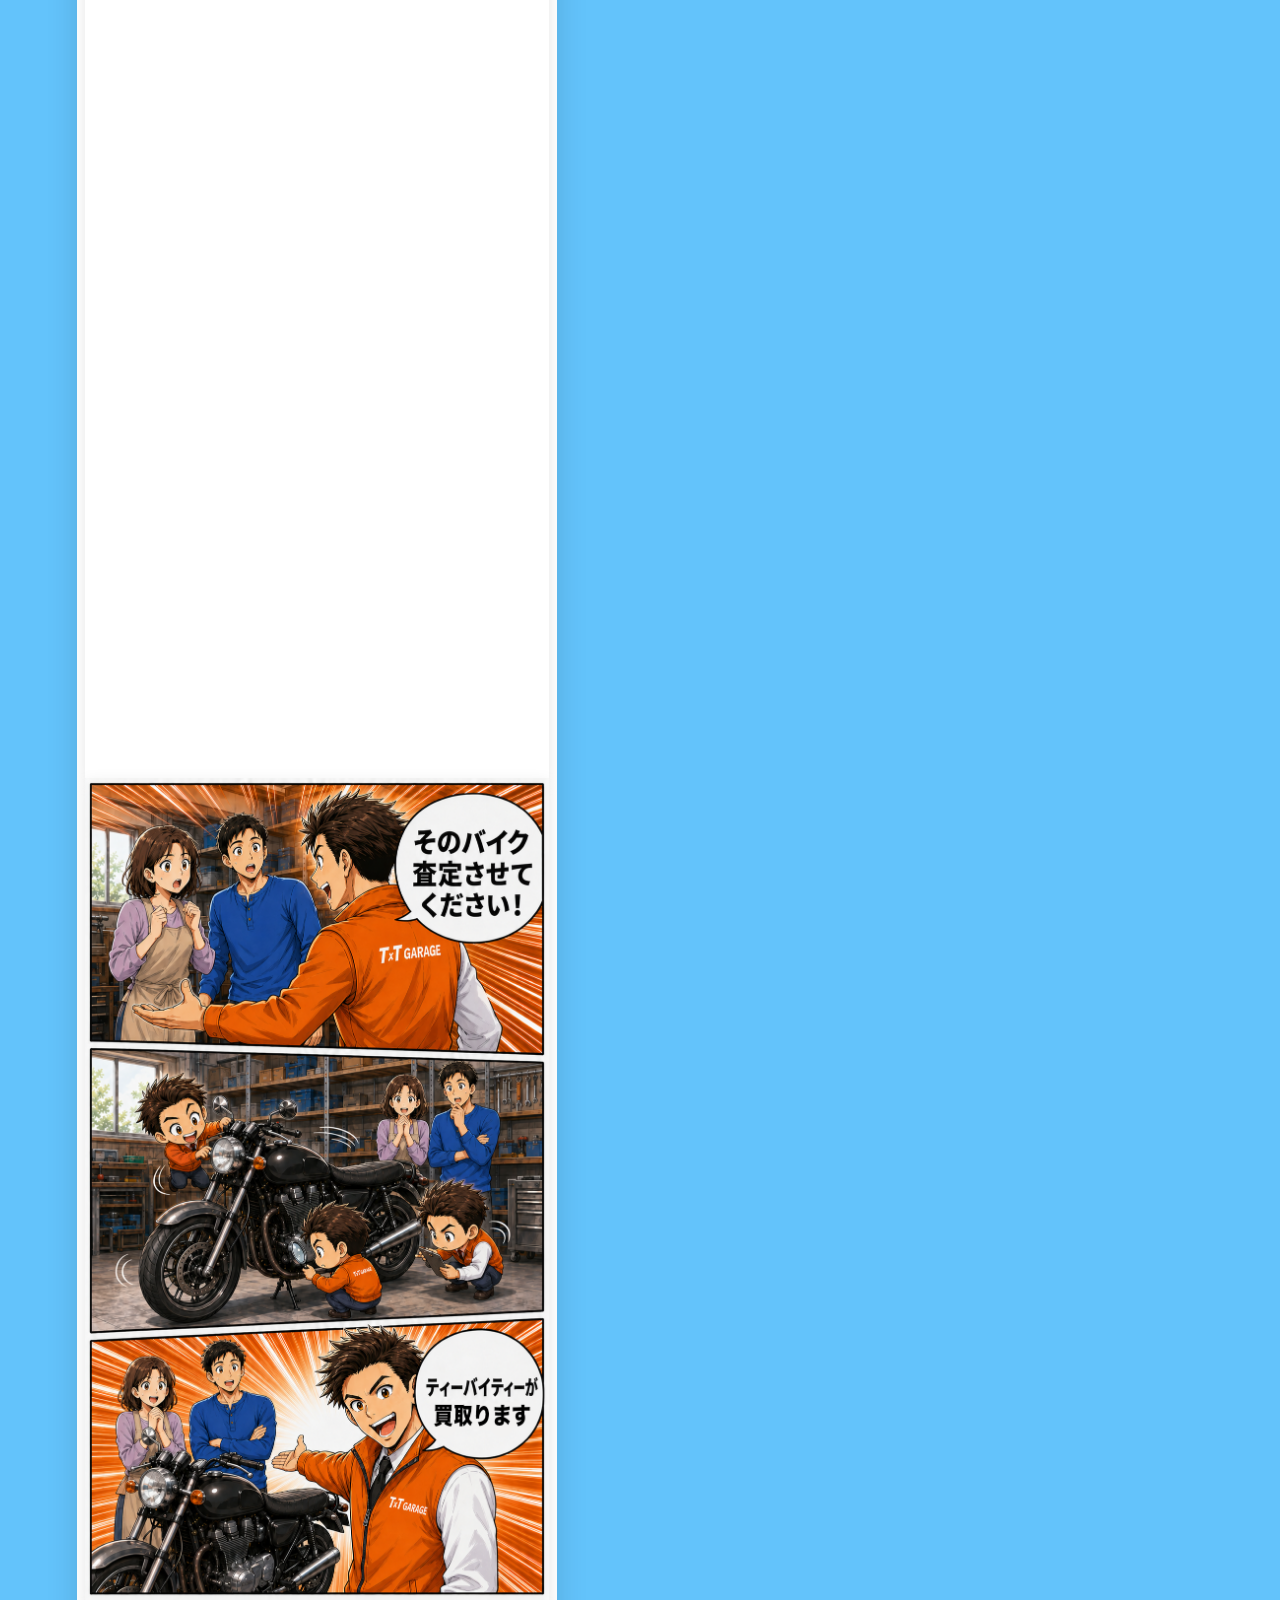
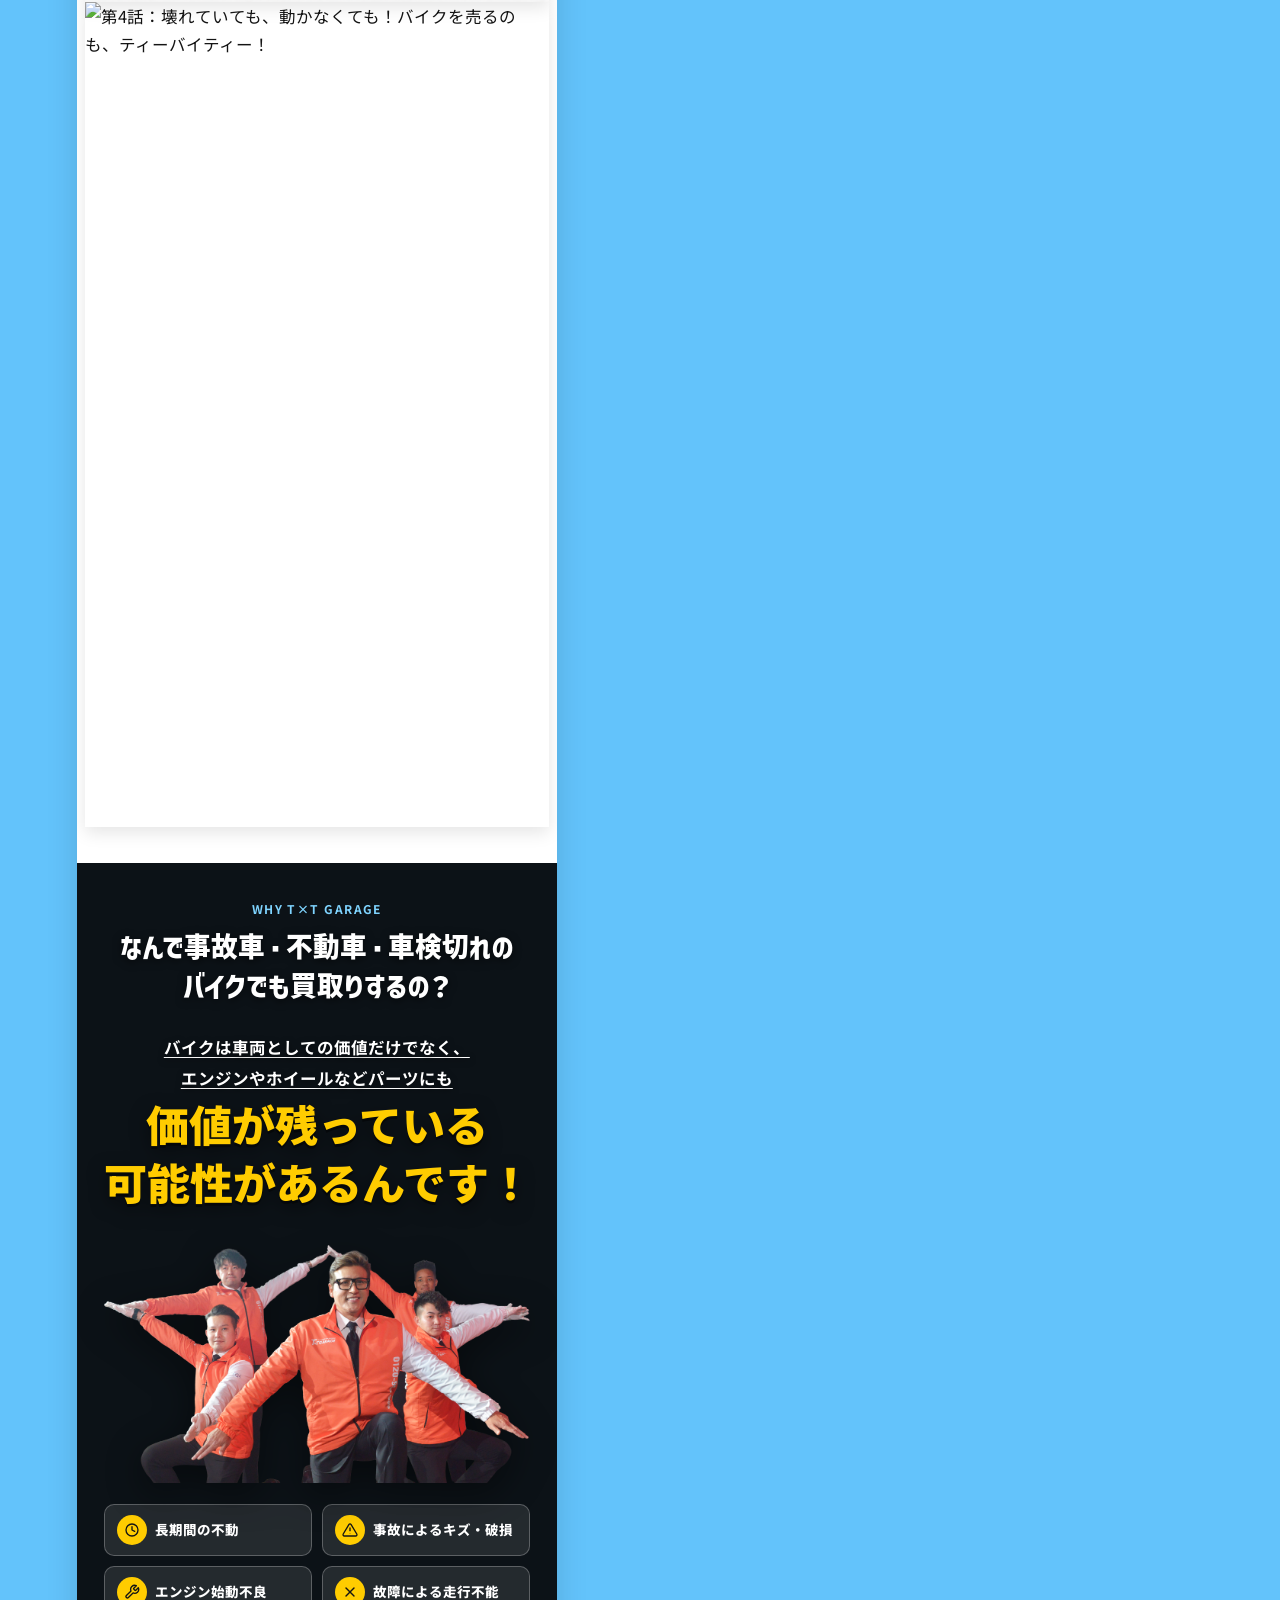
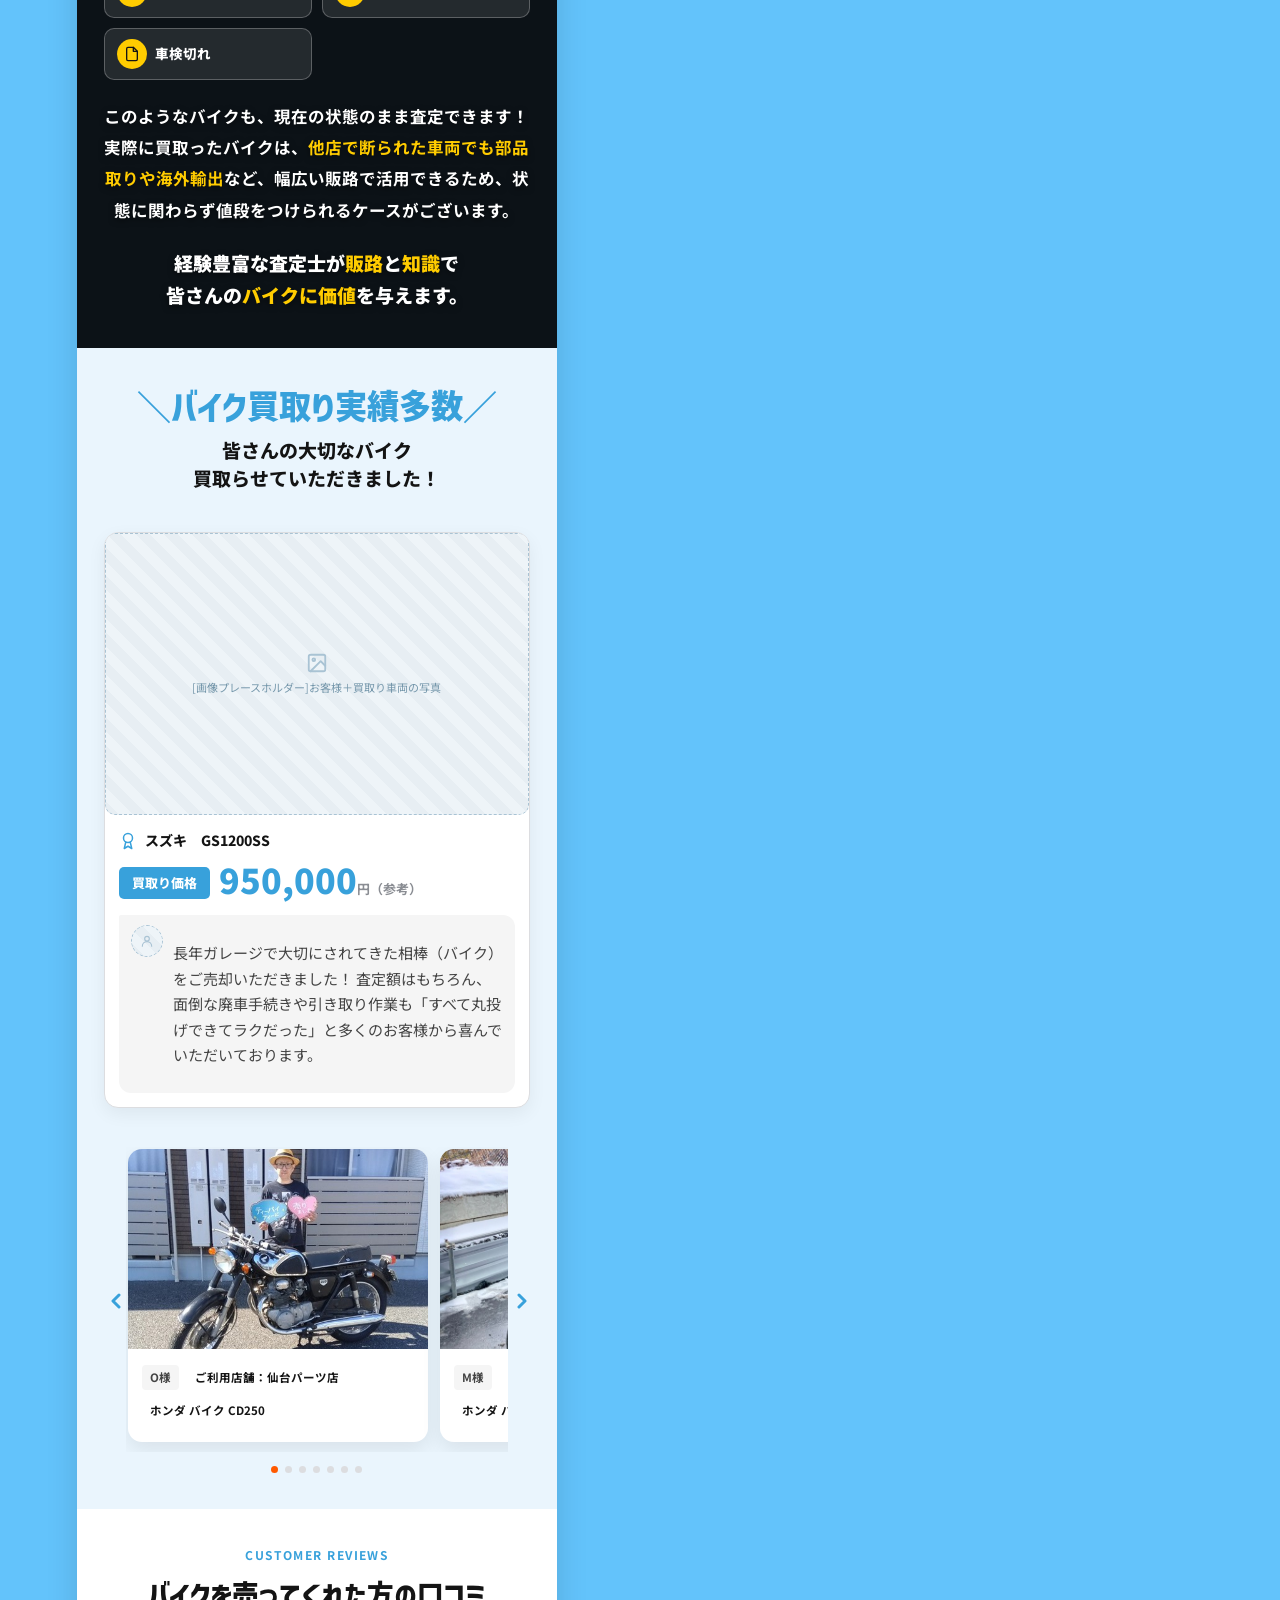
==== commit 9b6ac90a: "ロゴ書体をサブセット化（WOFF2、各約135KB）して読み込みを高速化 - 2.8MBのOTFから、ページで使う719文字だけを抜き出したWOFF2を生成し、CSS/preloadをそちらに向ける " ====
--- a/index.html
+++ b/index.html
@@ -23,11 +23,11 @@
 
 <link rel="preconnect" href="https://fonts.googleapis.com">
 <link rel="preconnect" href="https://fonts.gstatic.com" crossorigin>
-<link rel="preload" as="font" type="font/otf" href="fonts/Corporate-Logo-Bold-ver3.otf" crossorigin>
+<link rel="preload" as="font" type="font/woff2" href="fonts/Corporate-Logo-Bold-subset.woff2" crossorigin>
 <link rel="preload" as="style" href="https://fonts.googleapis.com/css2?family=Noto+Sans+JP:wght@400;700;800;900&display=swap">
 <link href="https://fonts.googleapis.com/css2?family=Noto+Sans+JP:wght@400;700;800;900&display=swap" rel="stylesheet">
 
-<link rel="stylesheet" href="css/style.css?v=20261019163739">
+<link rel="stylesheet" href="css/style.css?v=20261019163941">
 </head>
 <body>
 
--- a/css/style.css
+++ b/css/style.css
@@ -1,12 +1,12 @@
   @font-face{
     font-family:"Corporate Logo";
-    src:url("../fonts/Corporate-Logo-Bold-ver3.otf") format("opentype");
+    src:url("../fonts/Corporate-Logo-Bold-subset.woff2") format("woff2"),url("../fonts/Corporate-Logo-Bold-ver3.otf") format("opentype");
     font-weight:900;
     font-display:swap;
   }
   @font-face{
     font-family:"Corporate Logo";
-    src:url("../fonts/Corporate-Logo-Medium-ver3.otf") format("opentype");
+    src:url("../fonts/Corporate-Logo-Medium-subset.woff2") format("woff2"),url("../fonts/Corporate-Logo-Medium-ver3.otf") format("opentype");
     font-weight:500;
     font-display:swap;
   }
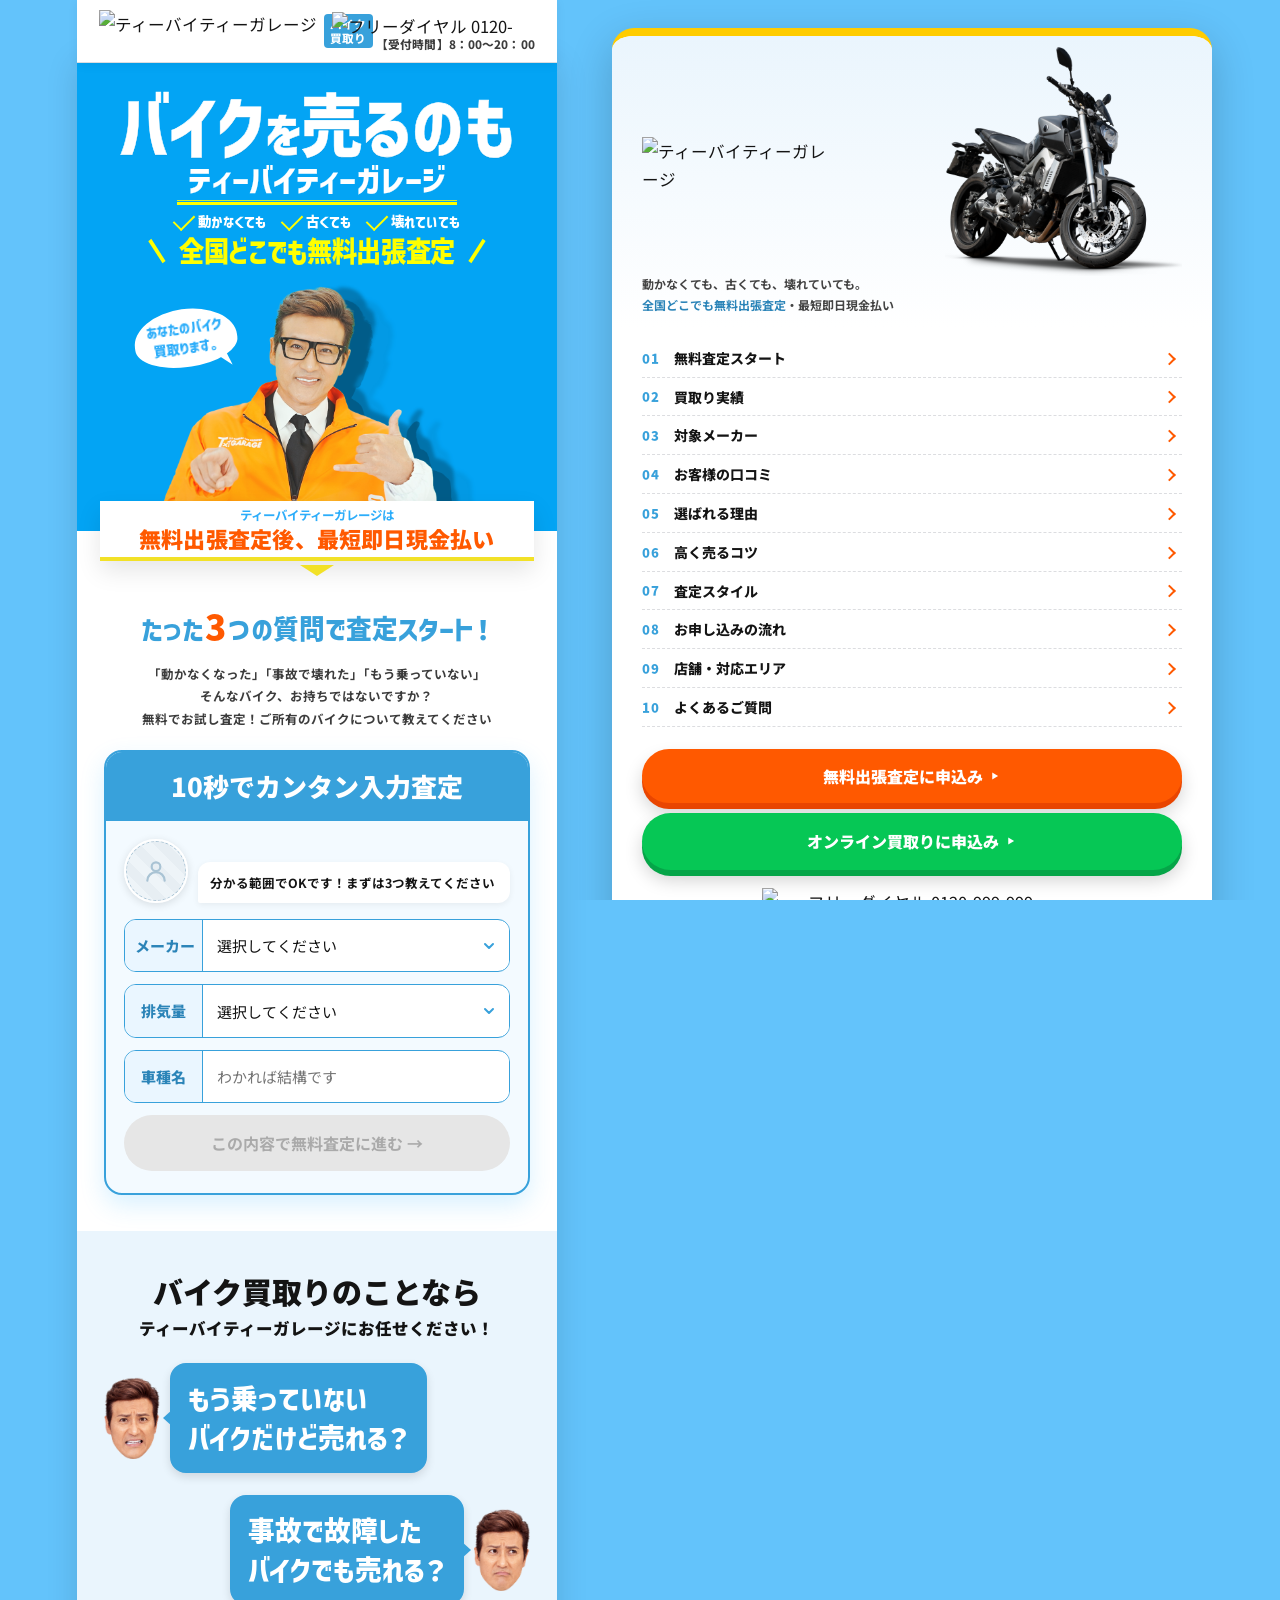
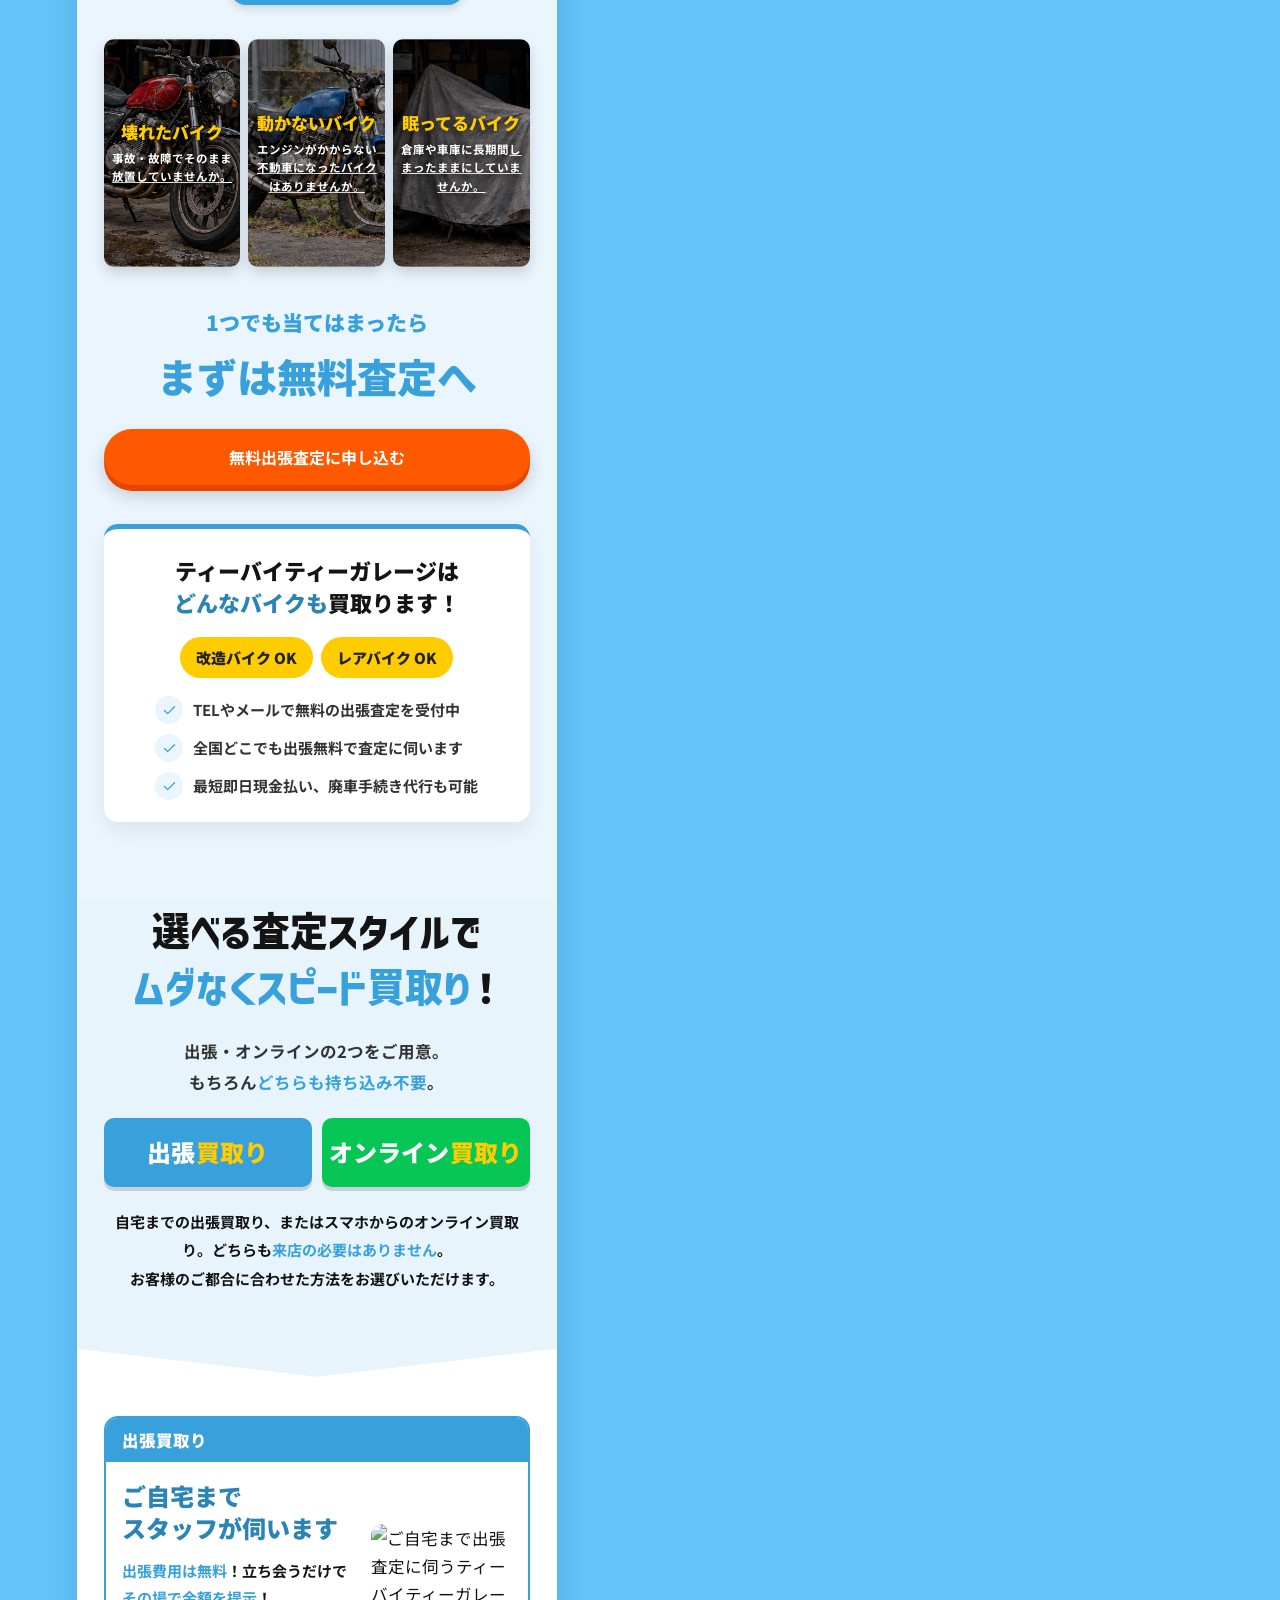
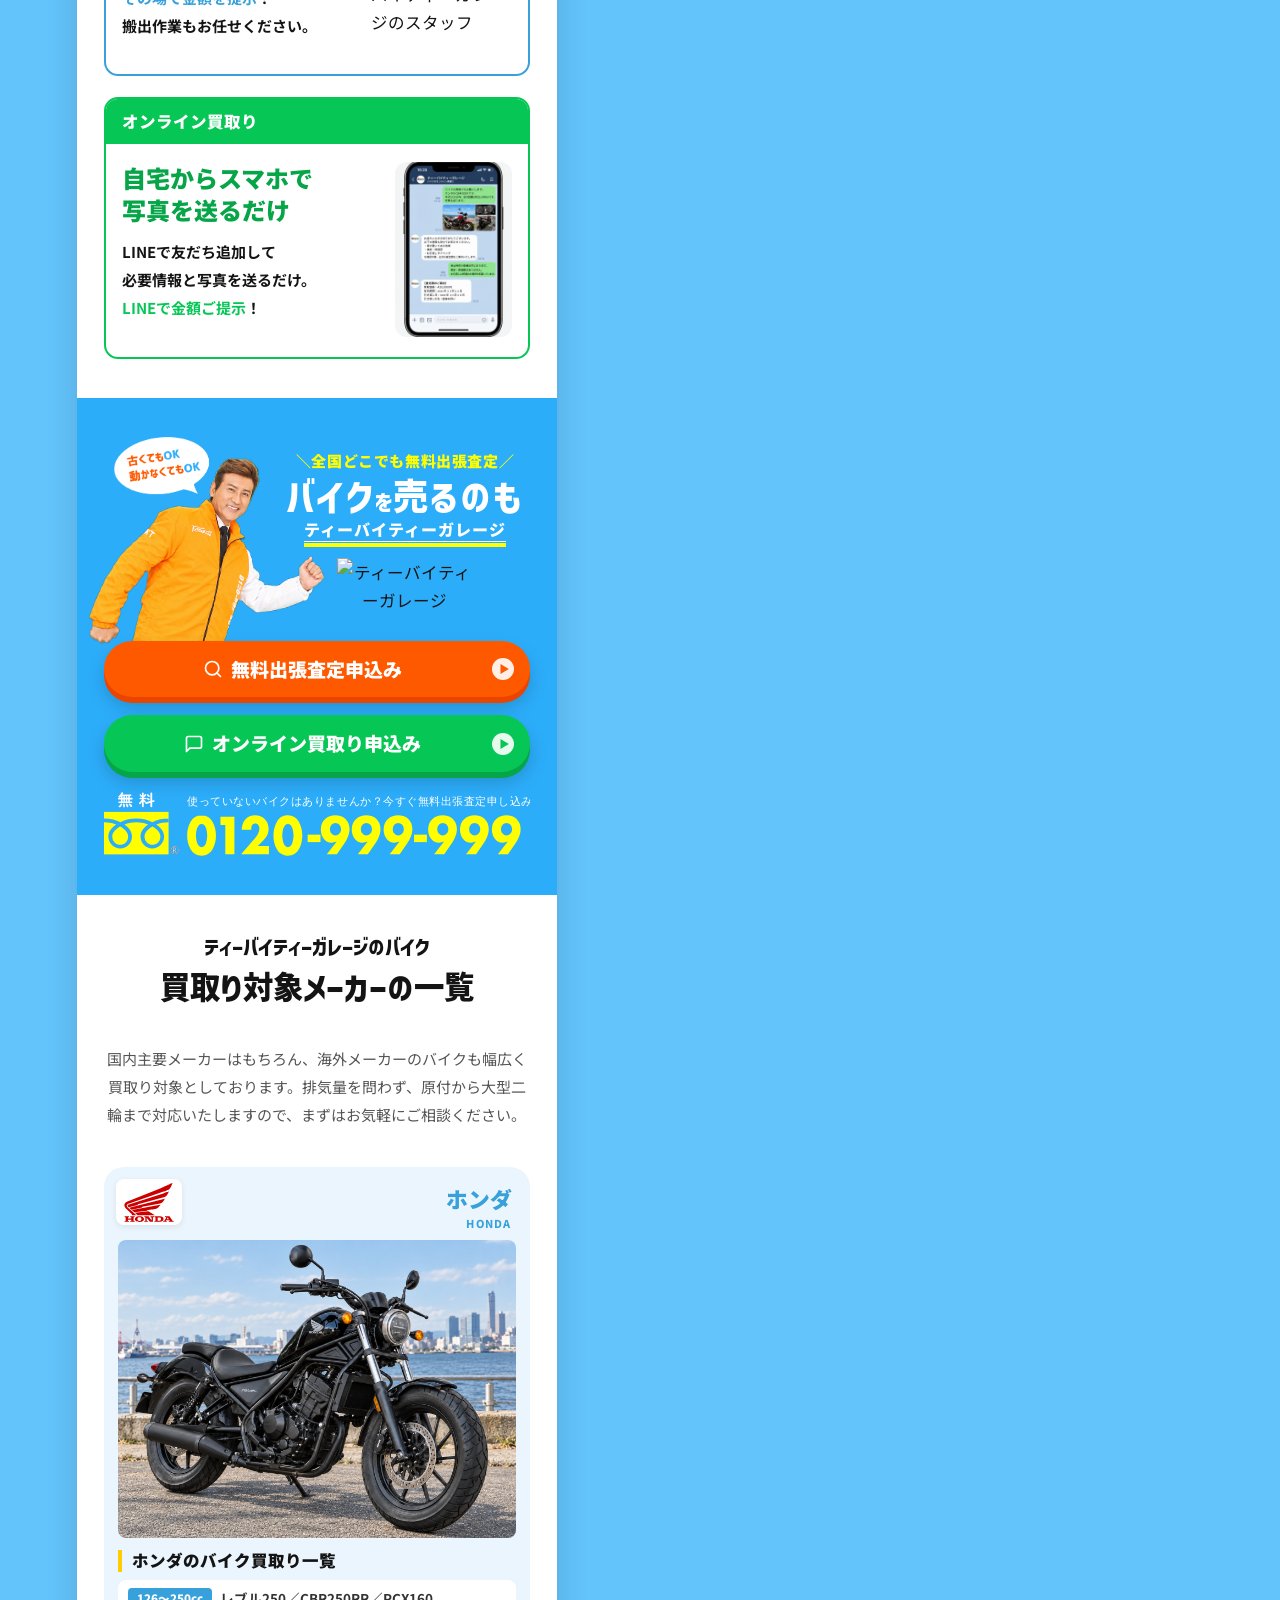
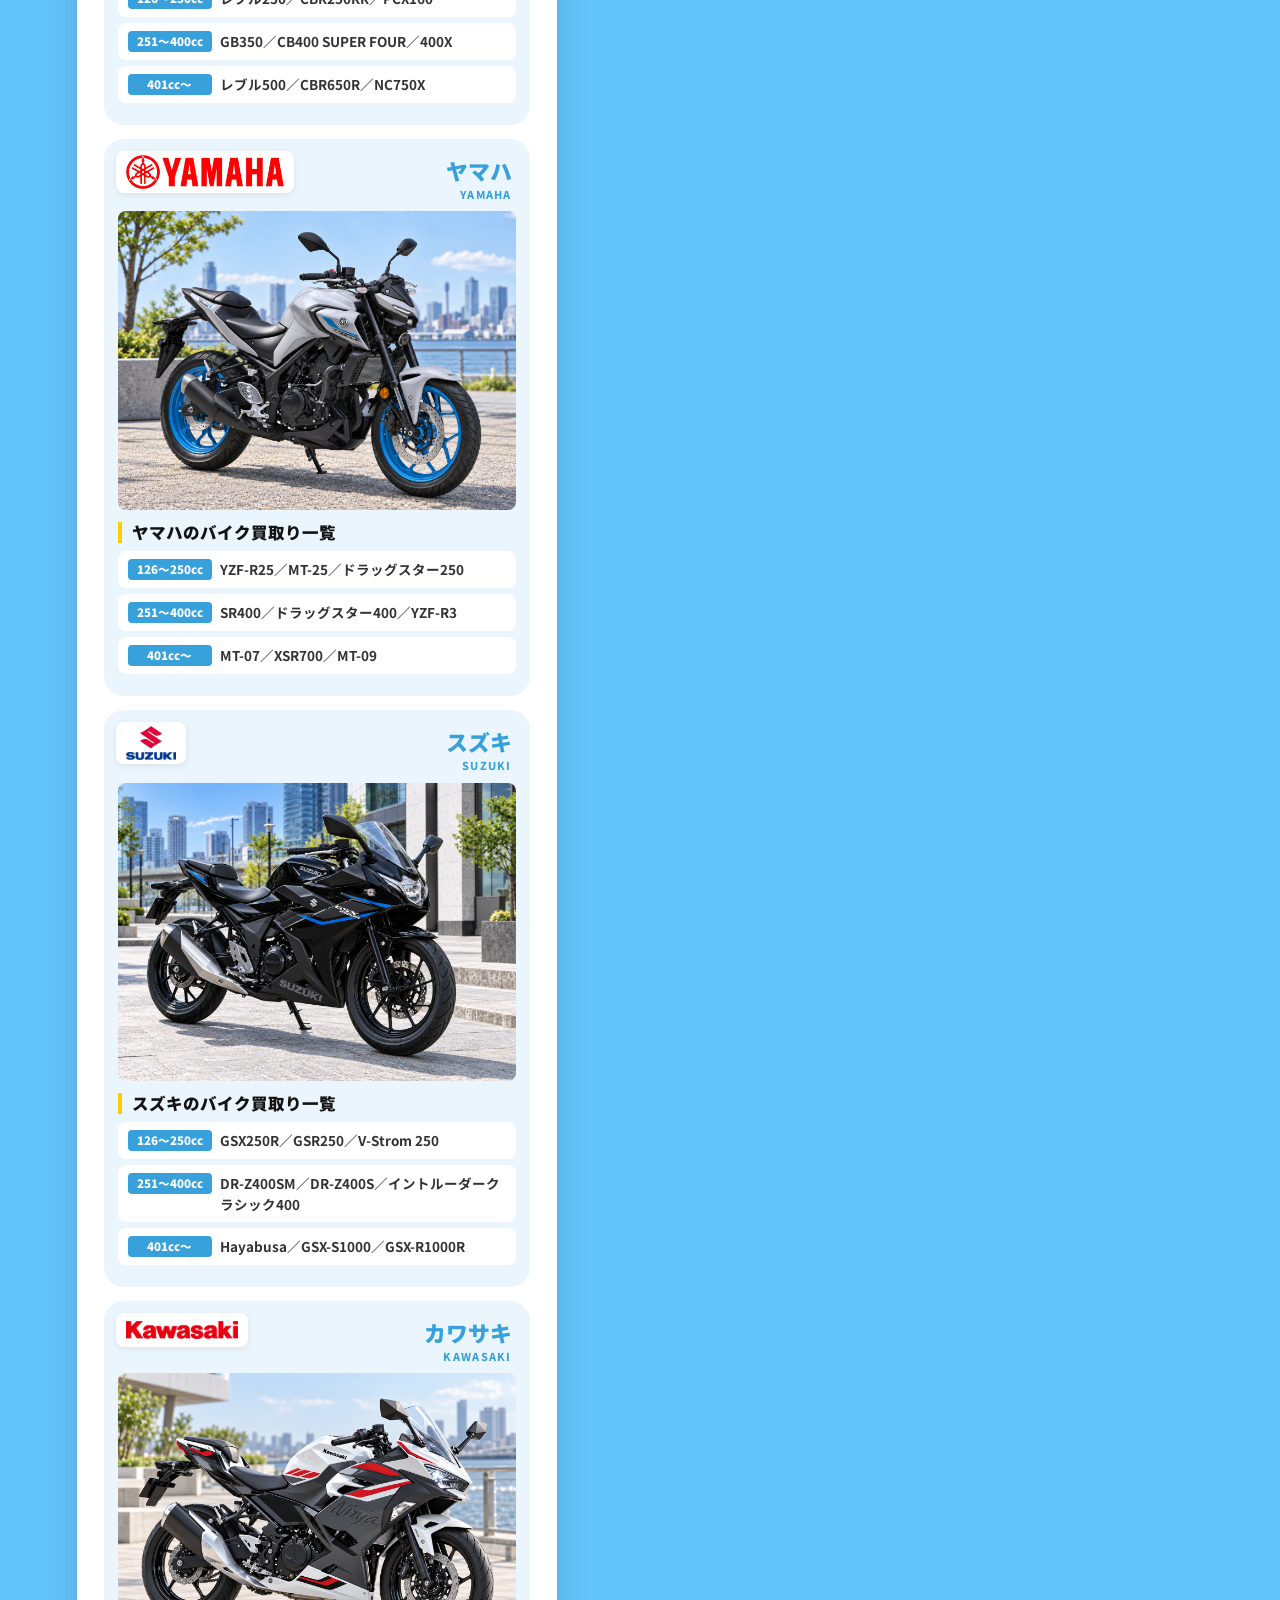
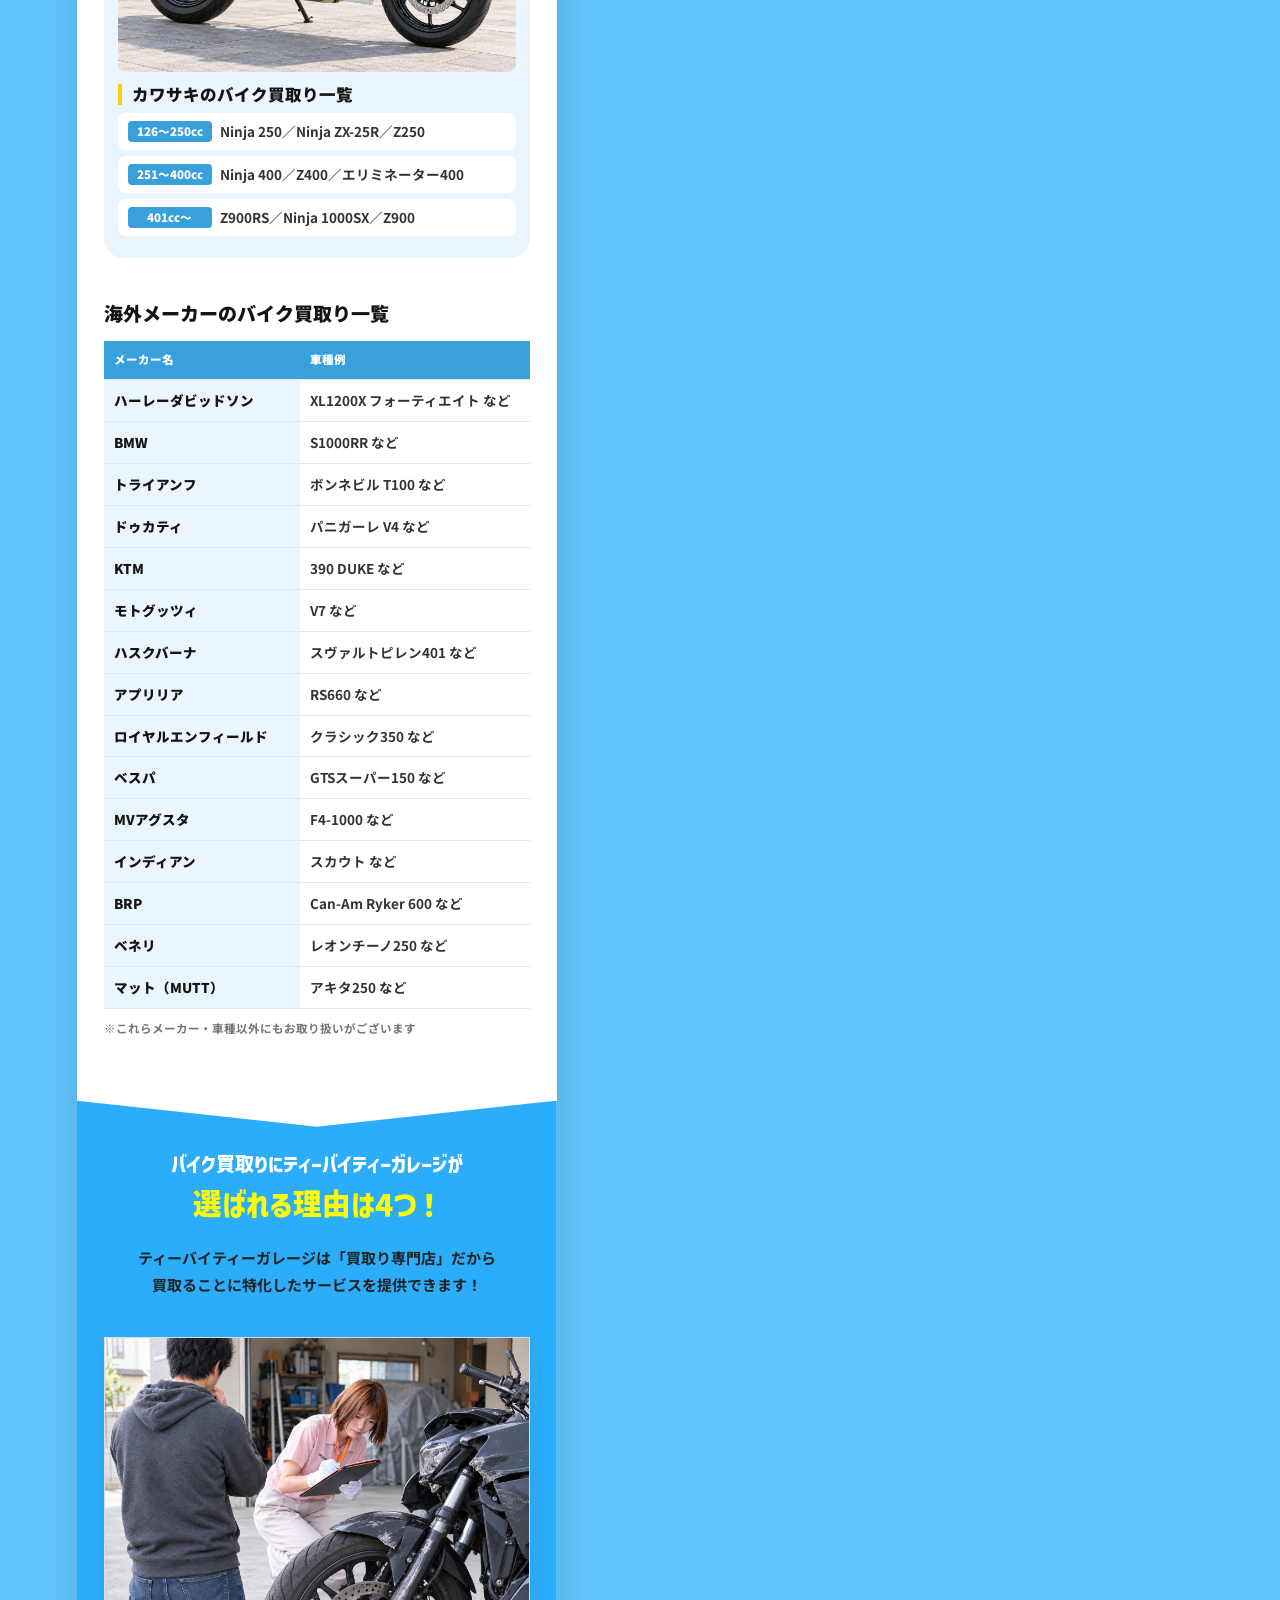
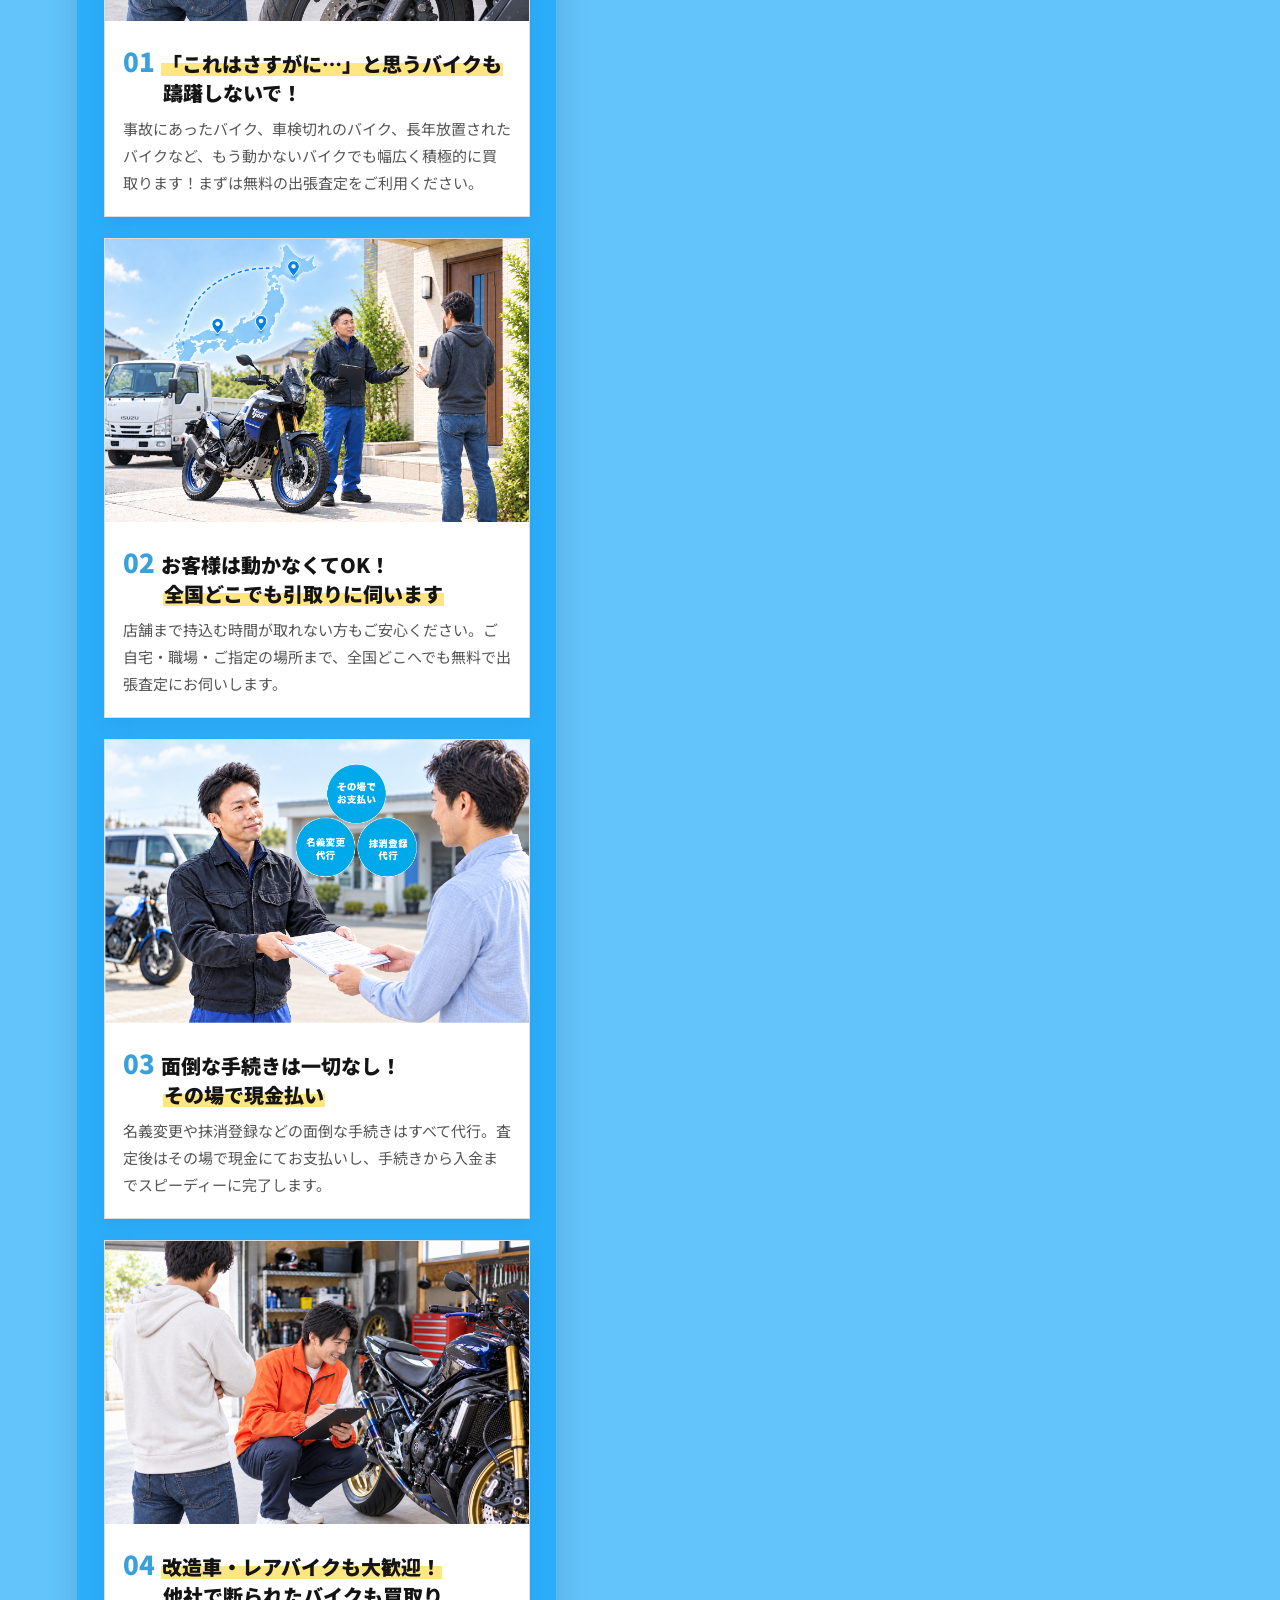
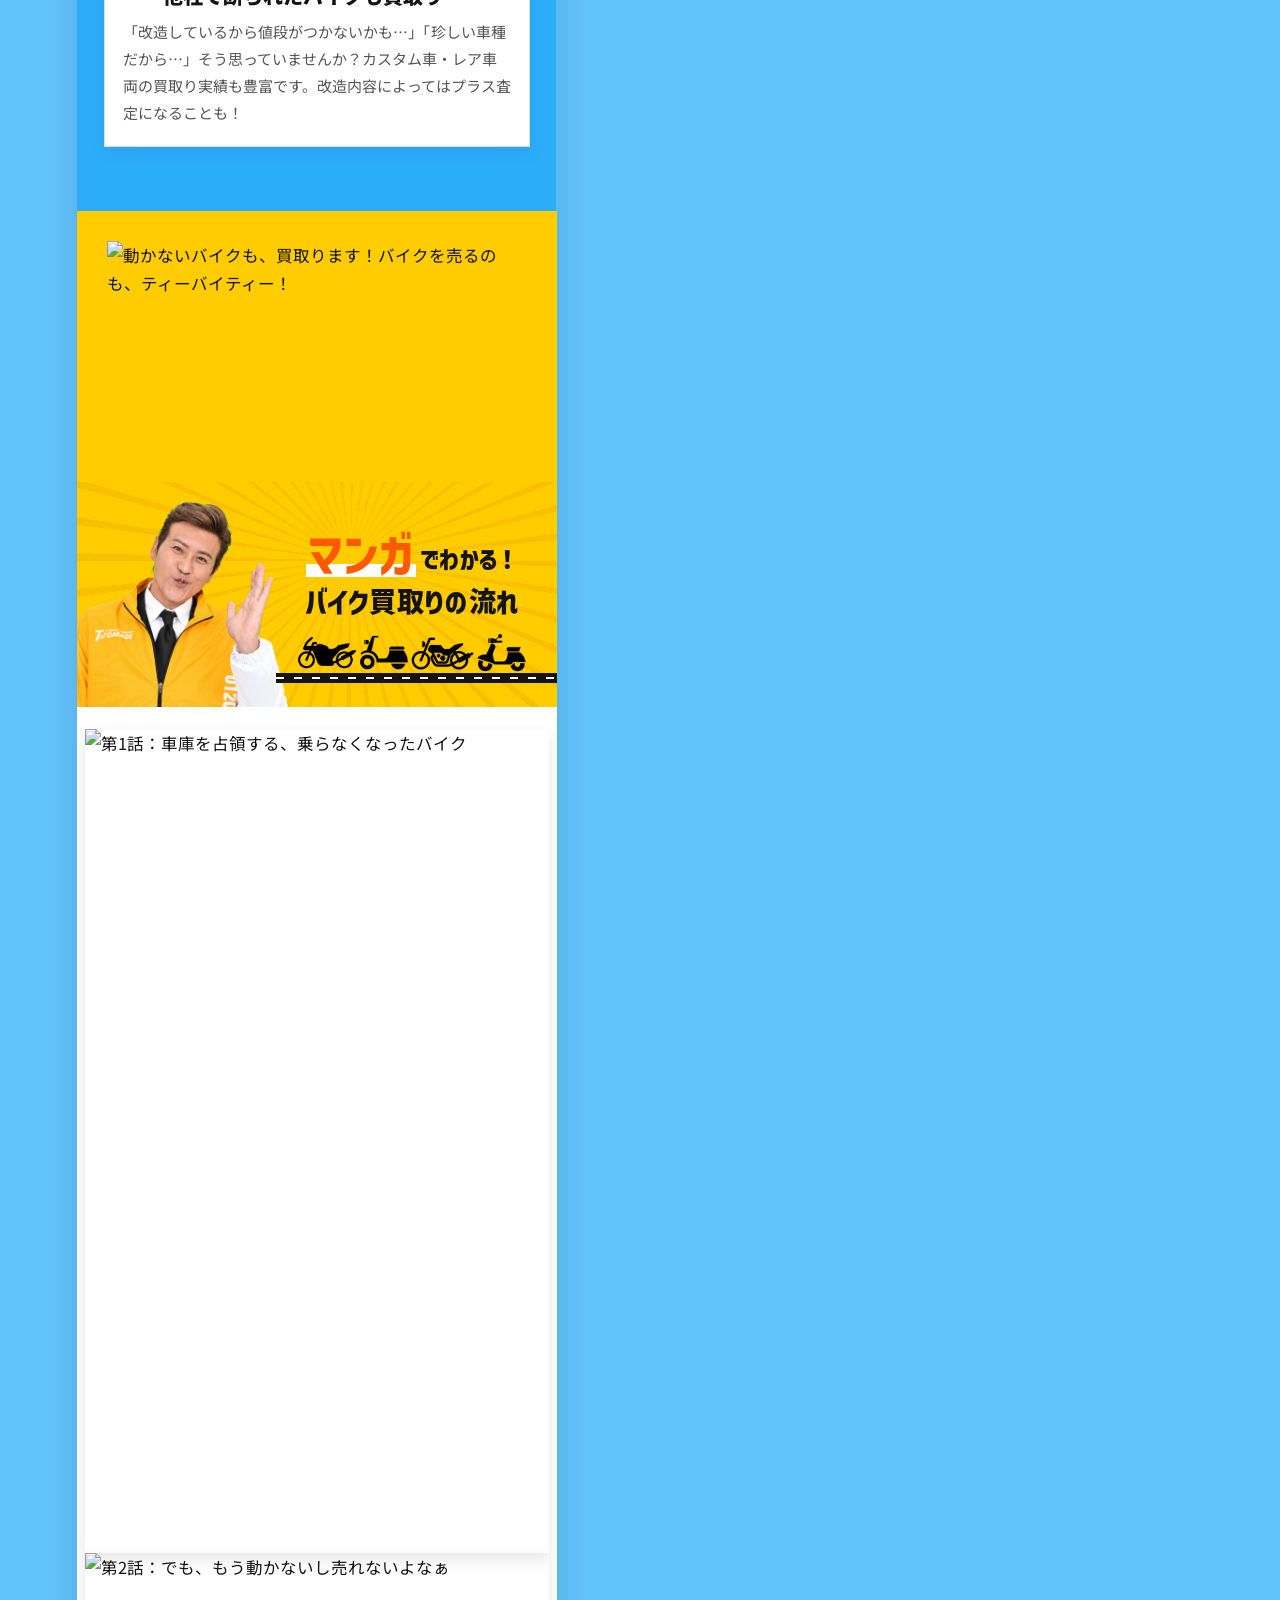
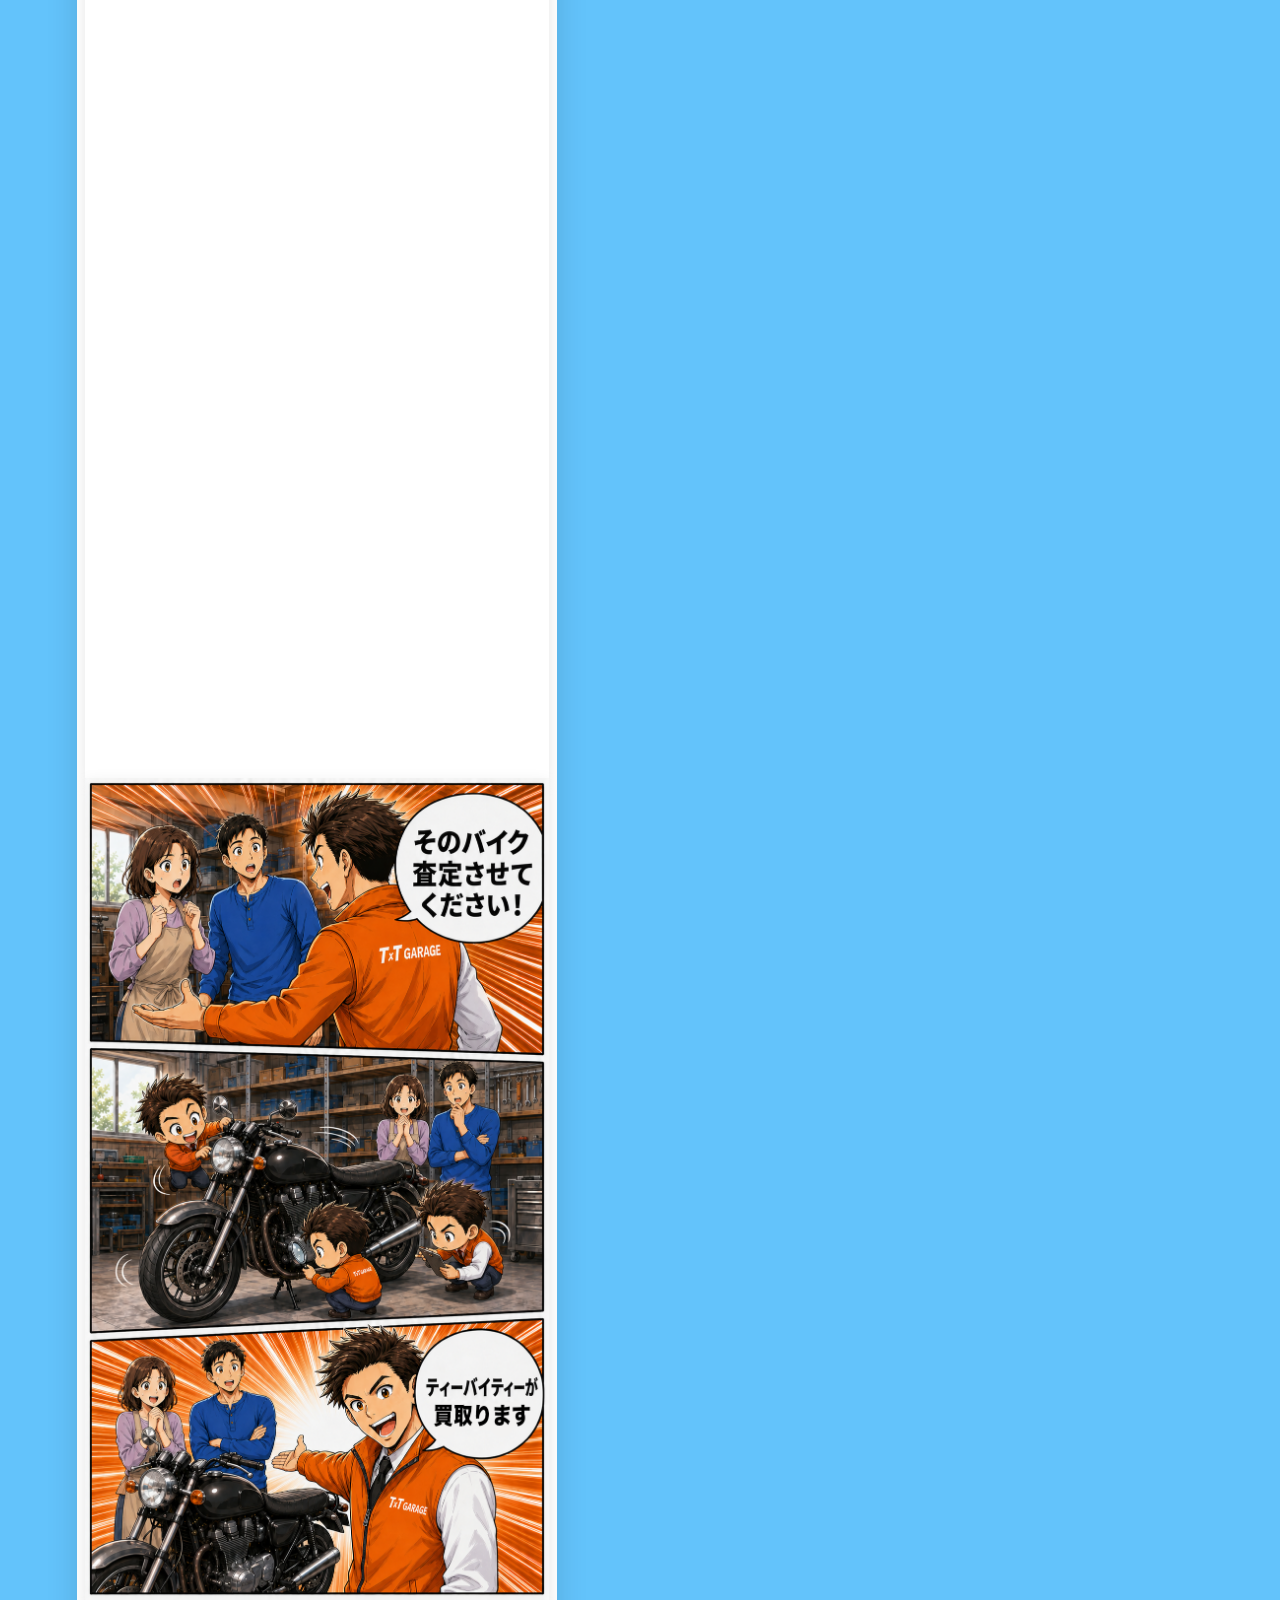
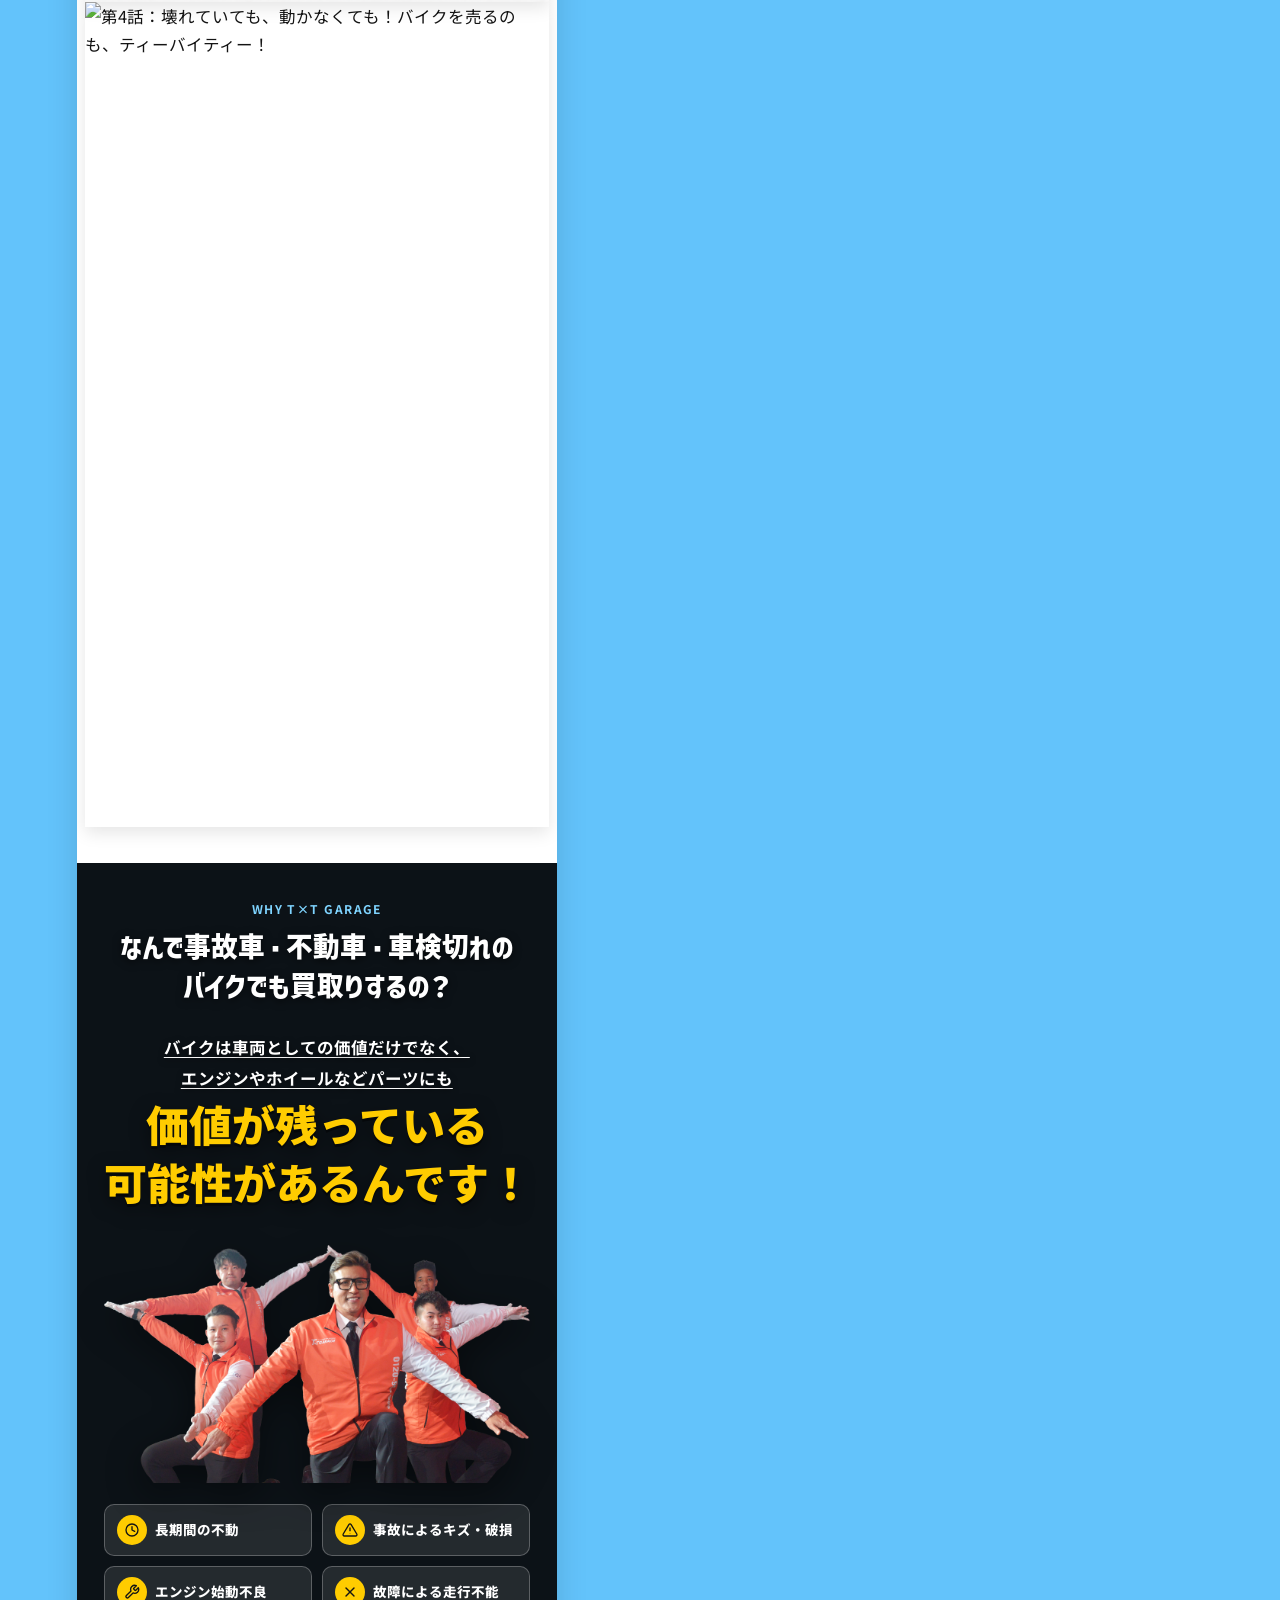
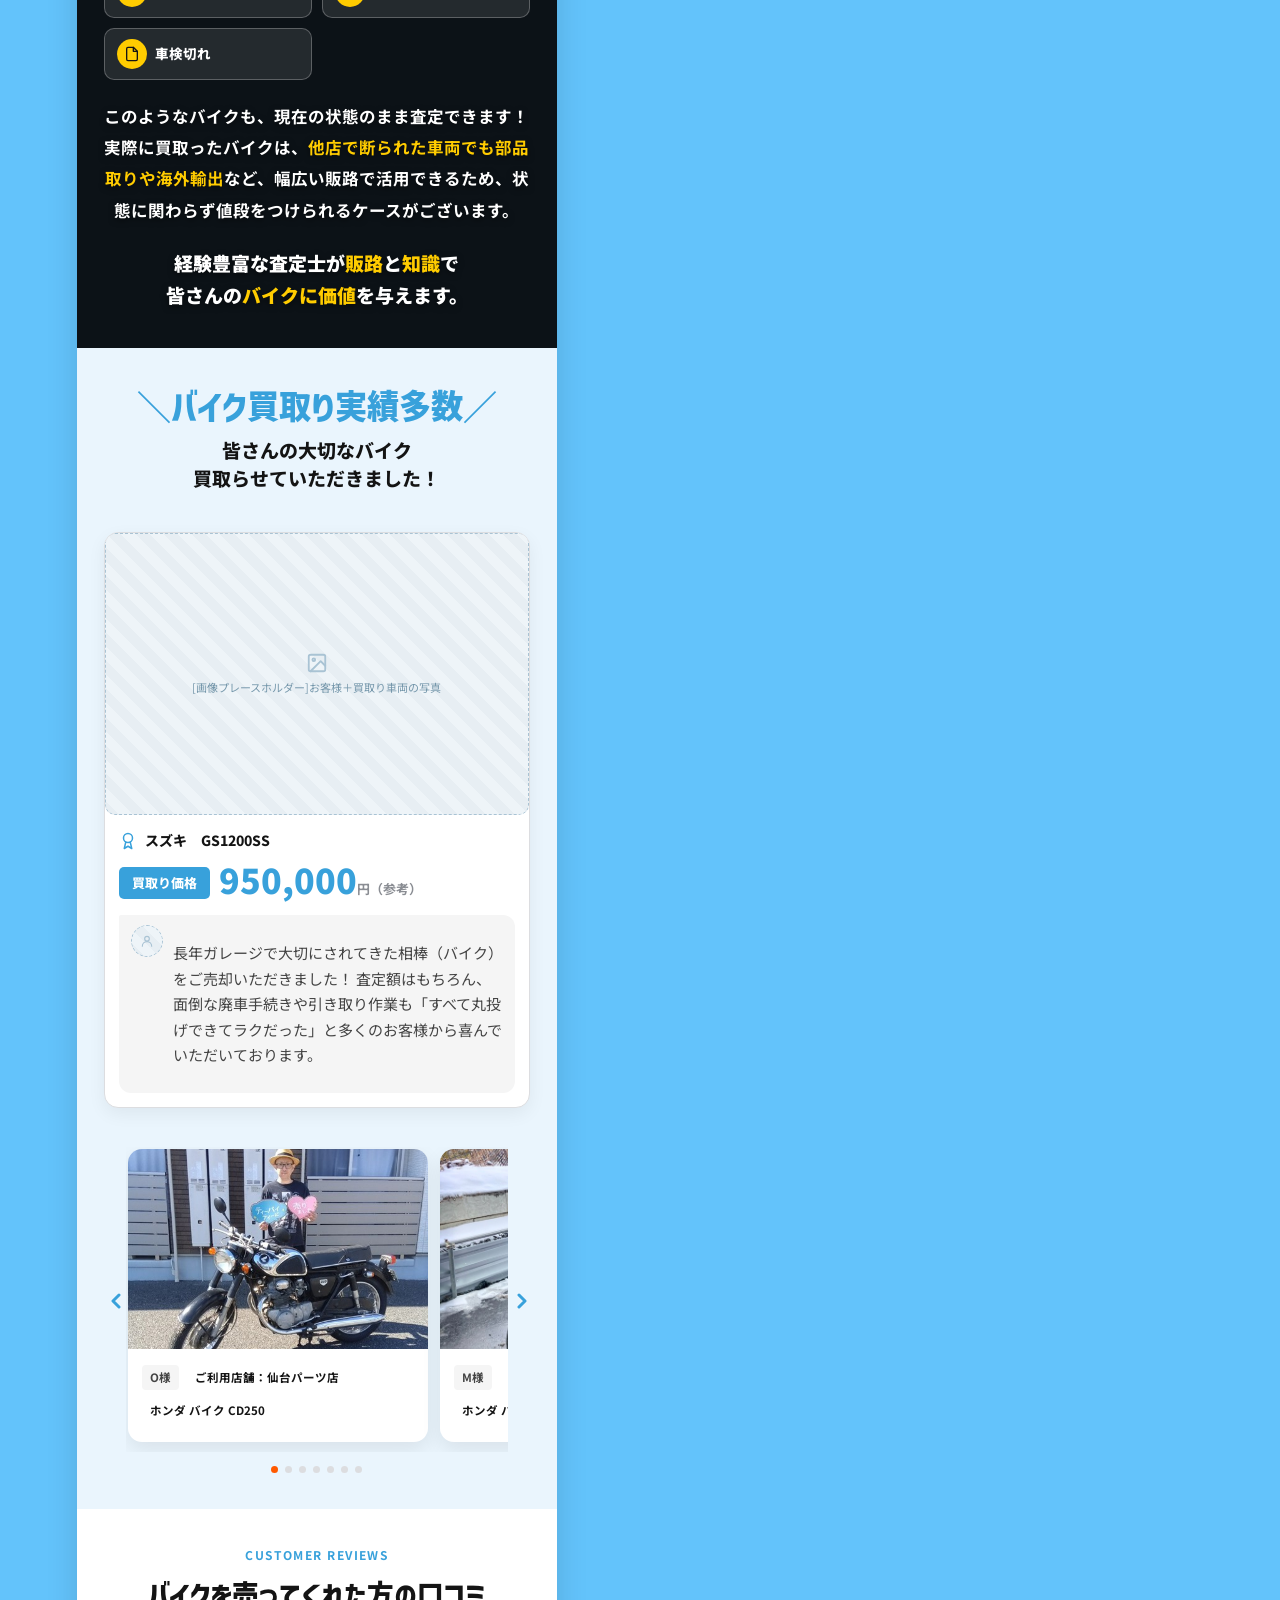
==== commit 67d50181: "PCメニューカード：ロゴ｜バイクを上段、説明文を下段の全幅に（文字がバイクと重ならない構造へ） Co-Authored-By: Claude Fable 5.1 <noreply@anthropic." ====
--- a/index.html
+++ b/index.html
@@ -27,7 +27,7 @@
 <link rel="preload" as="style" href="https://fonts.googleapis.com/css2?family=Noto+Sans+JP:wght@400;700;800;900&display=swap">
 <link href="https://fonts.googleapis.com/css2?family=Noto+Sans+JP:wght@400;700;800;900&display=swap" rel="stylesheet">
 
-<link rel="stylesheet" href="css/style.css?v=20261019163941">
+<link rel="stylesheet" href="css/style.css?v=20261019165210">
 </head>
 <body>
 
--- a/css/style.css
+++ b/css/style.css
@@ -3783,3 +3783,51 @@
   h2.shop-title{white-space:nowrap;font-size:clamp(26px, 8.4vw, 36px);}
   /* FV：フォント差で折り返さないよう、見出し類は1行固定 */
   .hero-h1-main,.hero-h1-brand,.hero-card-sub,.hero-card-main{white-space:nowrap;}
+  /* PCメニューカード：説明文はバイクの手前で必ず折り返す（nowrapをやめ、バイクの幅を差し引いた幅に制限） */
+  @media (min-width:1100px){
+    .pc-left-lead{white-space:normal;width:auto;max-width:calc(100% - 320px - 12px);min-width:46%;}
+  }
+  @media (min-width:1300px) and (max-width:1499px){
+    .pc-left-lead{max-width:calc(100% - 230px - 12px);}
+  }
+  @media (min-width:1100px) and (max-width:1299px){
+    .pc-left-lead{max-width:calc(100% - 260px - 12px);min-width:0;}
+  }
+  /* バイクを少し小さくして文字側に幅を渡す（説明文が2〜3行に収まる） */
+  @media (min-width:1100px){
+    .pc-left-head::before{width:44%;max-width:270px;right:8px;}
+    .pc-left-lead{max-width:calc(100% - 270px - 10px);min-width:0;font-size:12.5px;line-height:1.7;}
+  }
+  @media (min-width:1300px) and (max-width:1499px){
+    .pc-left-head::before{width:40%;max-width:230px;right:0;}
+    .pc-left-lead{max-width:calc(100% - 230px - 10px);font-size:12px;}
+  }
+  @media (min-width:1100px) and (max-width:1299px){
+    .pc-left-head::before{width:42%;max-width:220px;right:4px;}
+    .pc-left-lead{max-width:calc(100% - 220px - 10px);font-size:12px;}
+  }
+  /* ---------- PCメニューカード上部：ロゴ｜バイク を上段、説明文は下段で全幅（重なりが起きない構造に） ---------- */
+  @media (min-width:1100px){
+    .pc-left-head{
+      display:grid;grid-template-columns:minmax(0,1fr) minmax(0,46%);grid-template-areas:"logo bike" "lead lead";
+      column-gap:8px;row-gap:6px;align-items:center;min-height:0;
+      padding-top:34px;padding-bottom:12px;
+    }
+    .pc-left-head::before{
+      content:"";position:static;grid-area:bike;top:auto;bottom:auto;right:auto;
+      width:100%;max-width:none;height:auto;aspect-ratio:1400 / 1360;
+      background:url("../img/bike-menu.png") no-repeat center / contain;
+      margin:-18px 0 -10px;
+    }
+    .pc-left-logo{grid-area:logo;width:100%;max-width:230px;margin:0;}
+    .pc-left-lead{
+      grid-area:lead;max-width:none;width:auto;min-width:0;white-space:normal;
+      font-size:13px;line-height:1.75;margin:0;
+    }
+    .pc-left-lead br{display:inline;}
+  }
+  @media (min-width:1100px) and (max-width:1299px){
+    .pc-left-head{grid-template-columns:minmax(0,1fr) minmax(0,44%);padding-top:28px;}
+    .pc-left-logo{max-width:200px;}
+    .pc-left-lead{font-size:12px;}
+  }
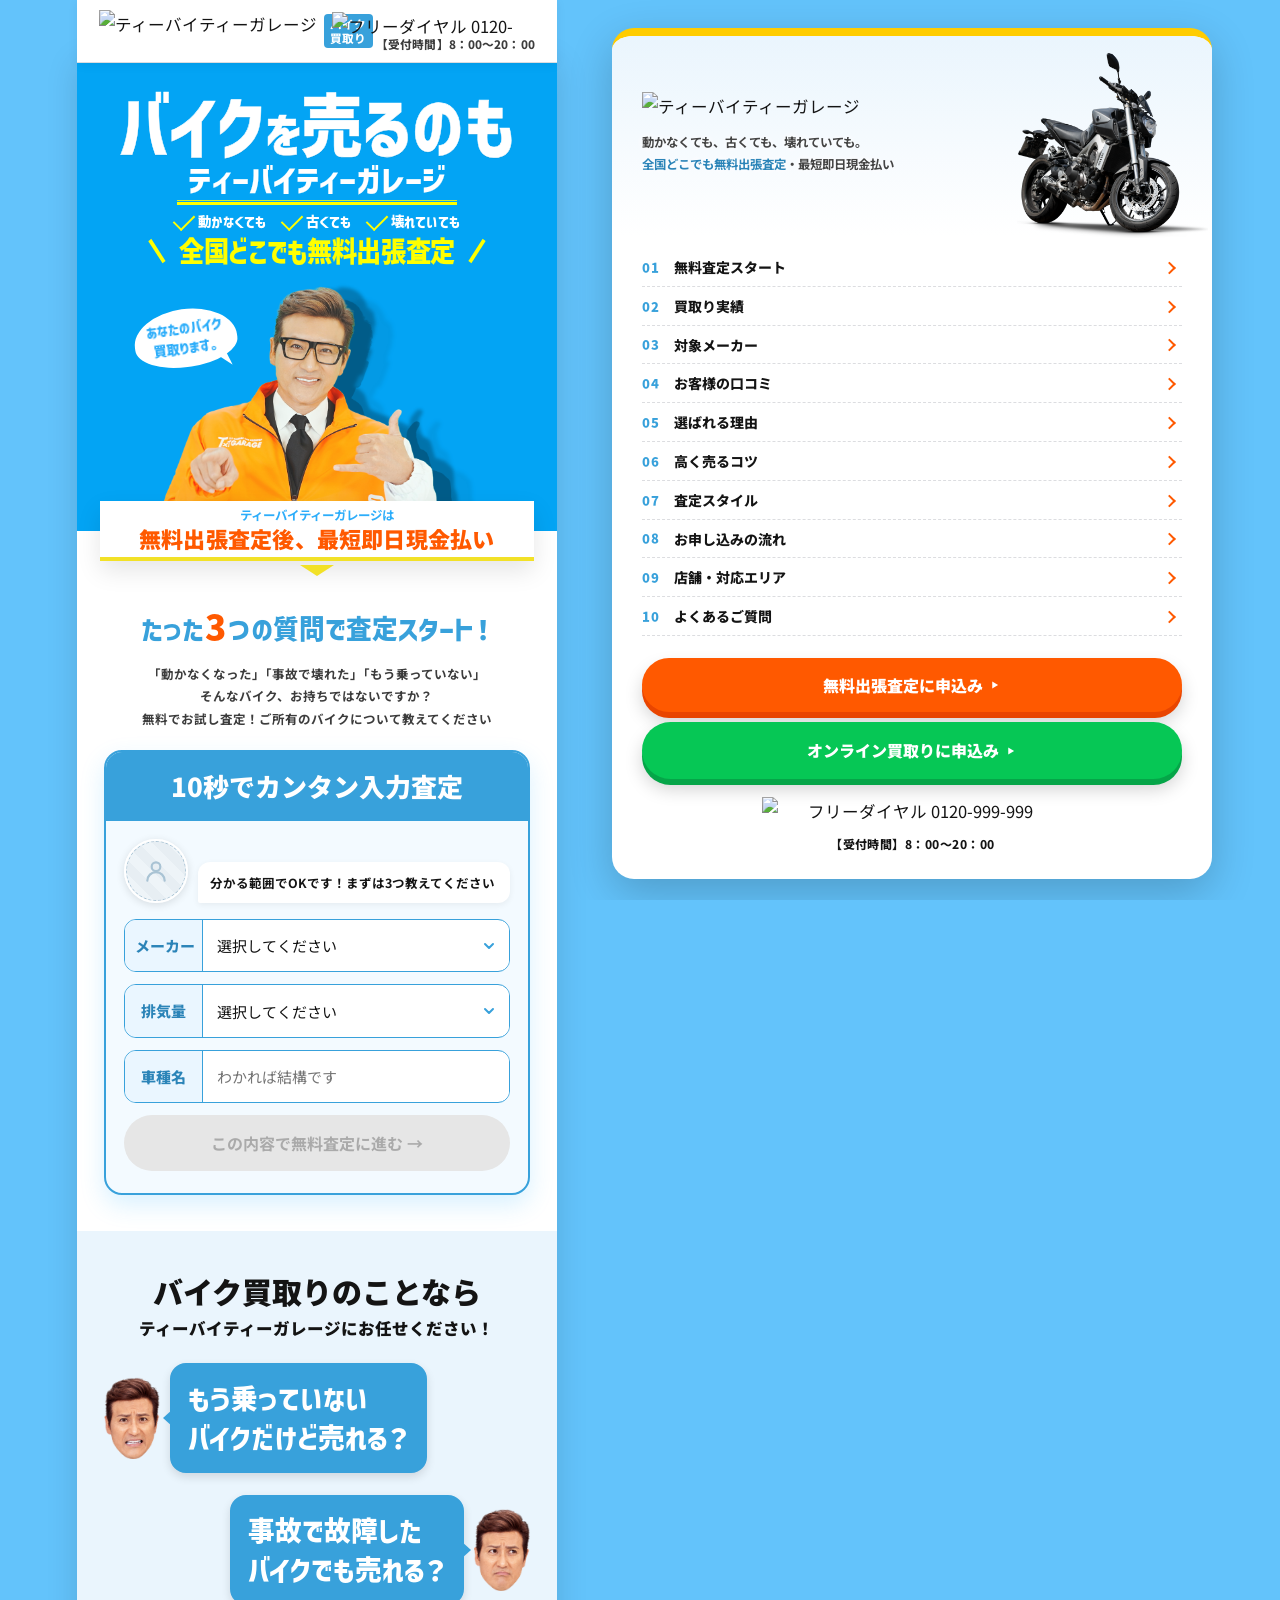
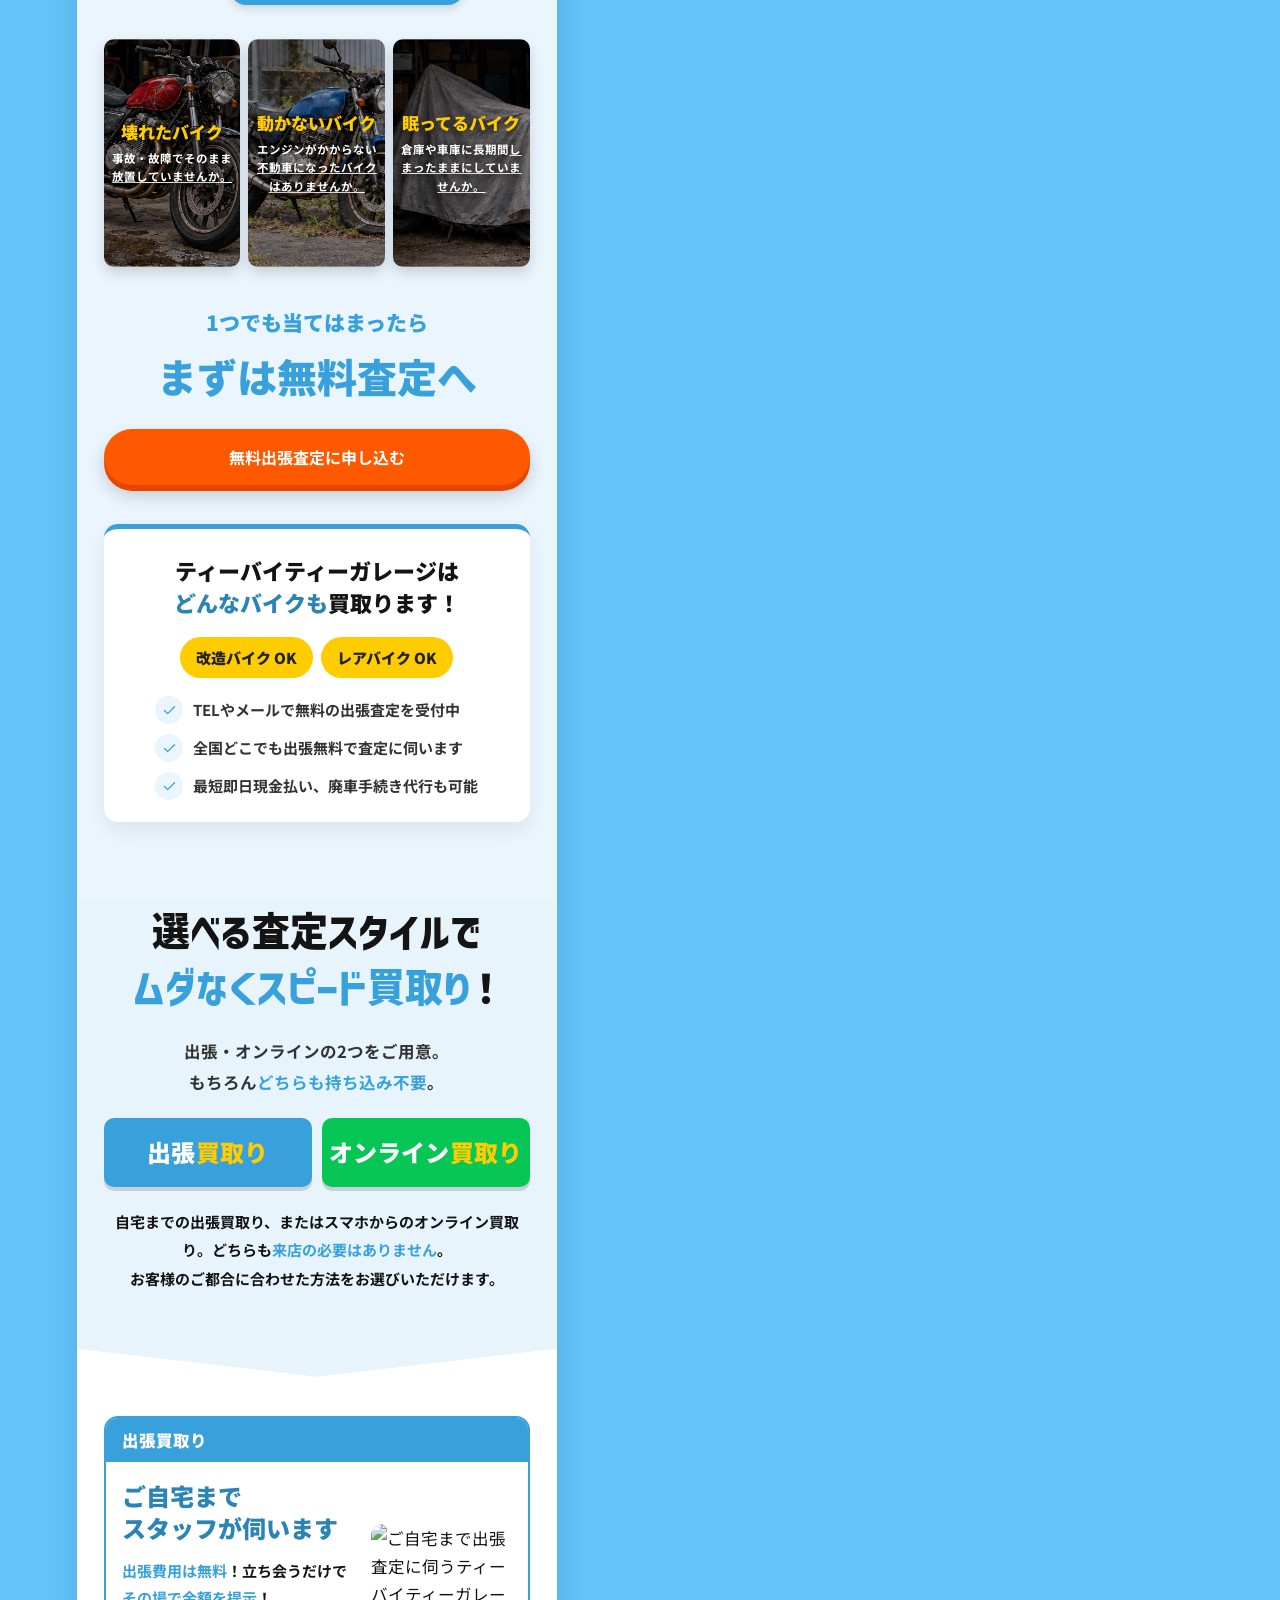
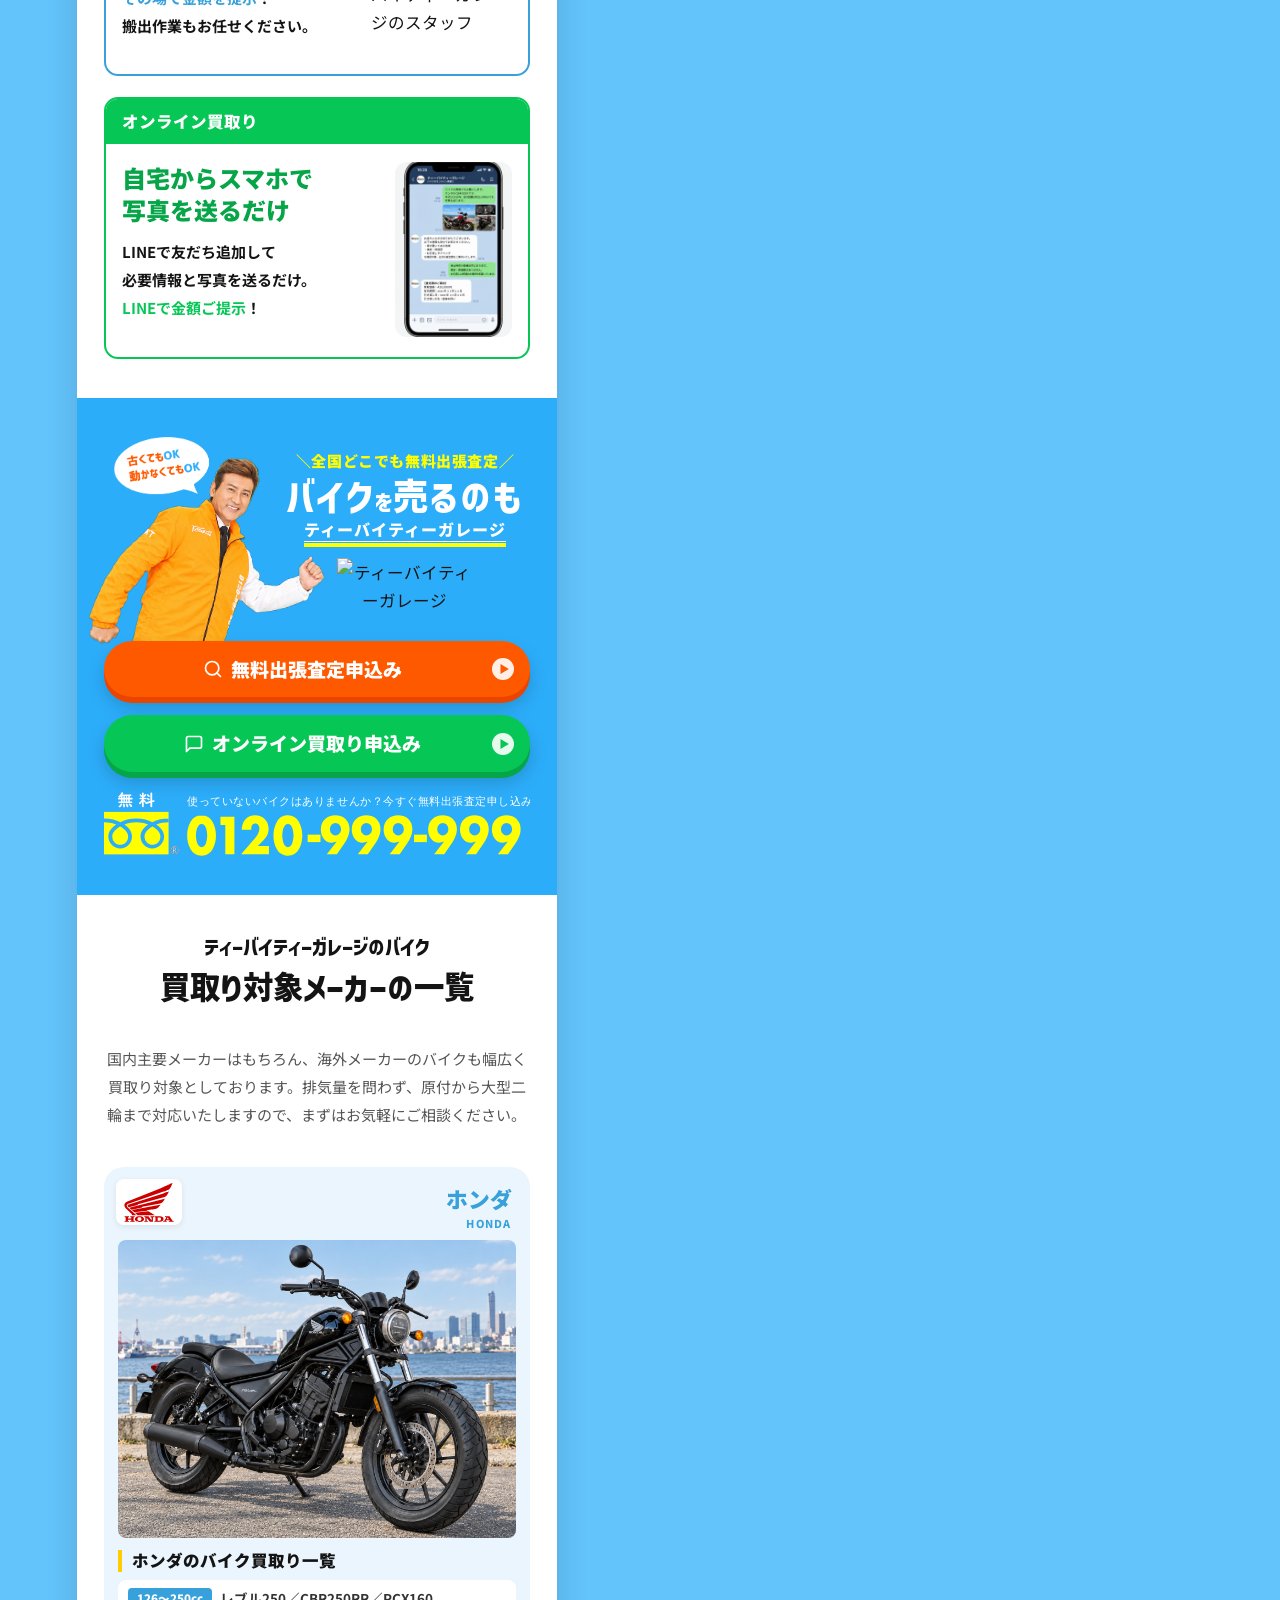
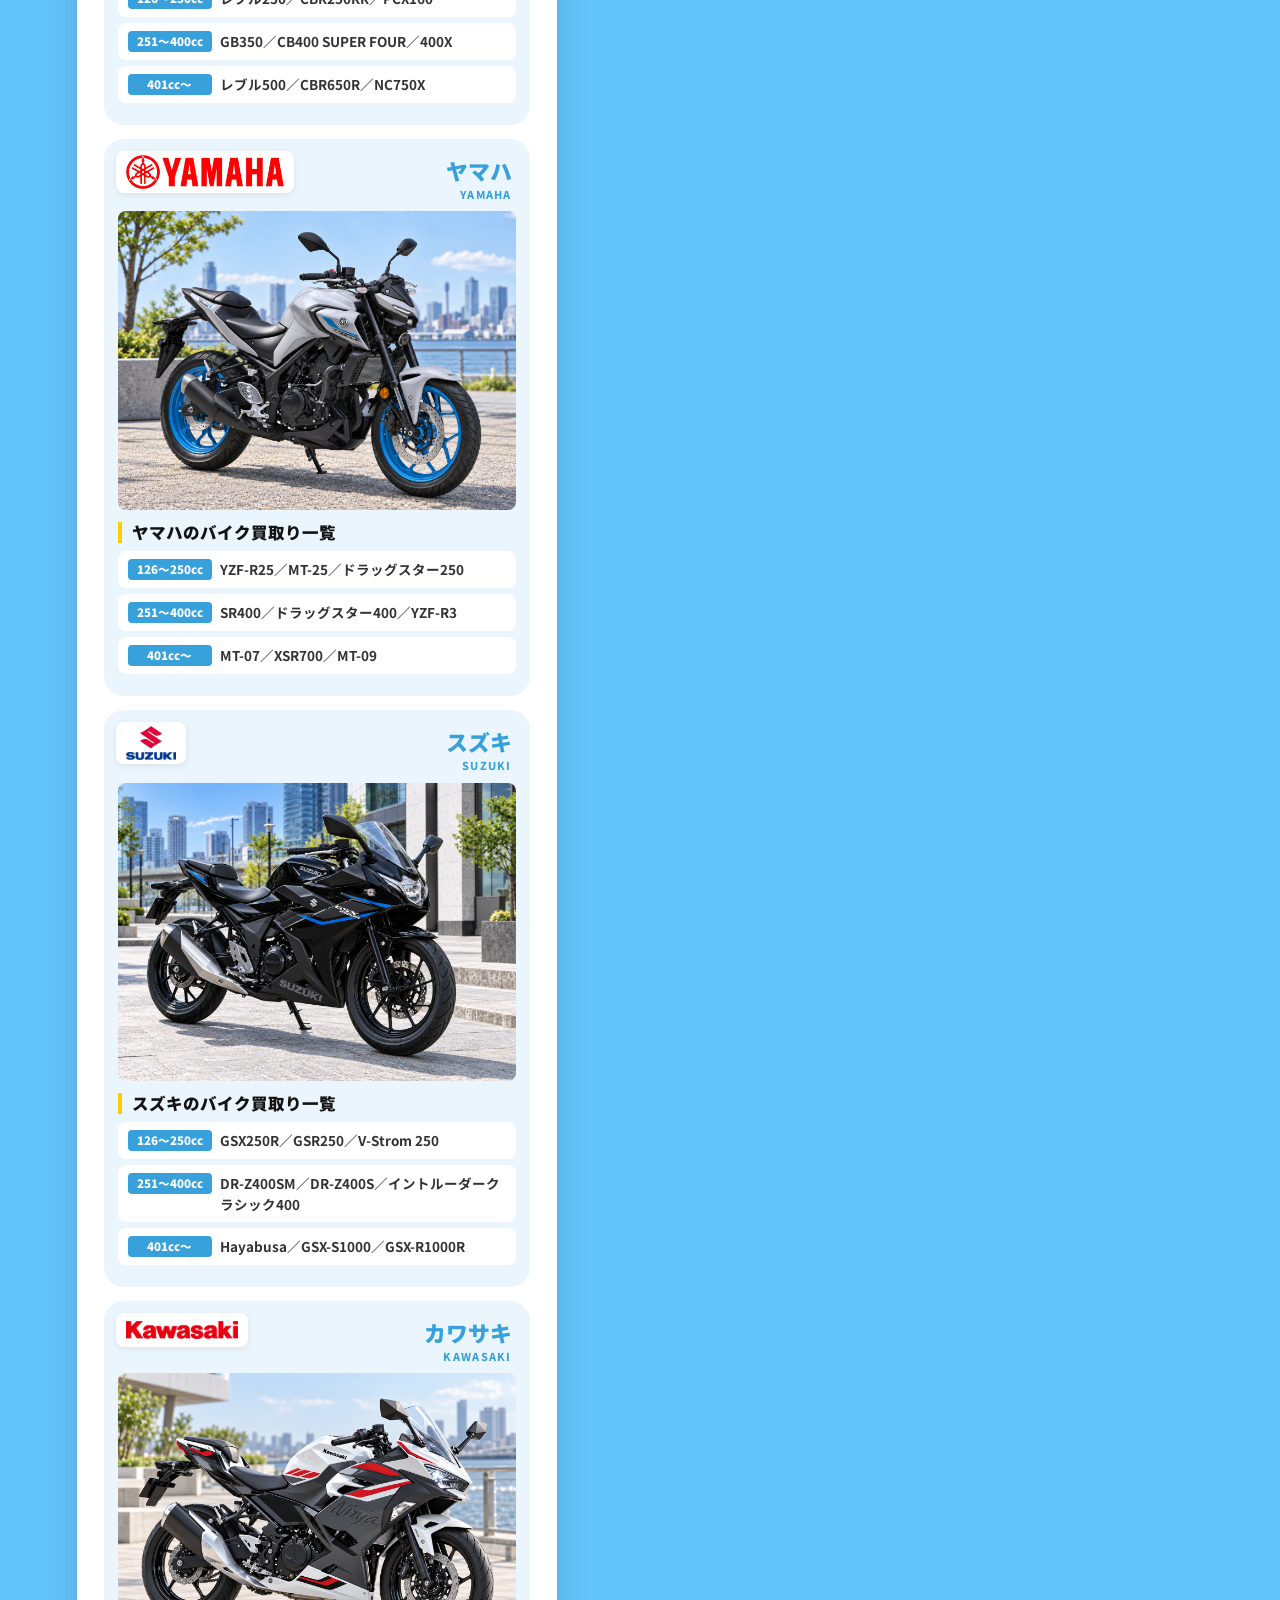
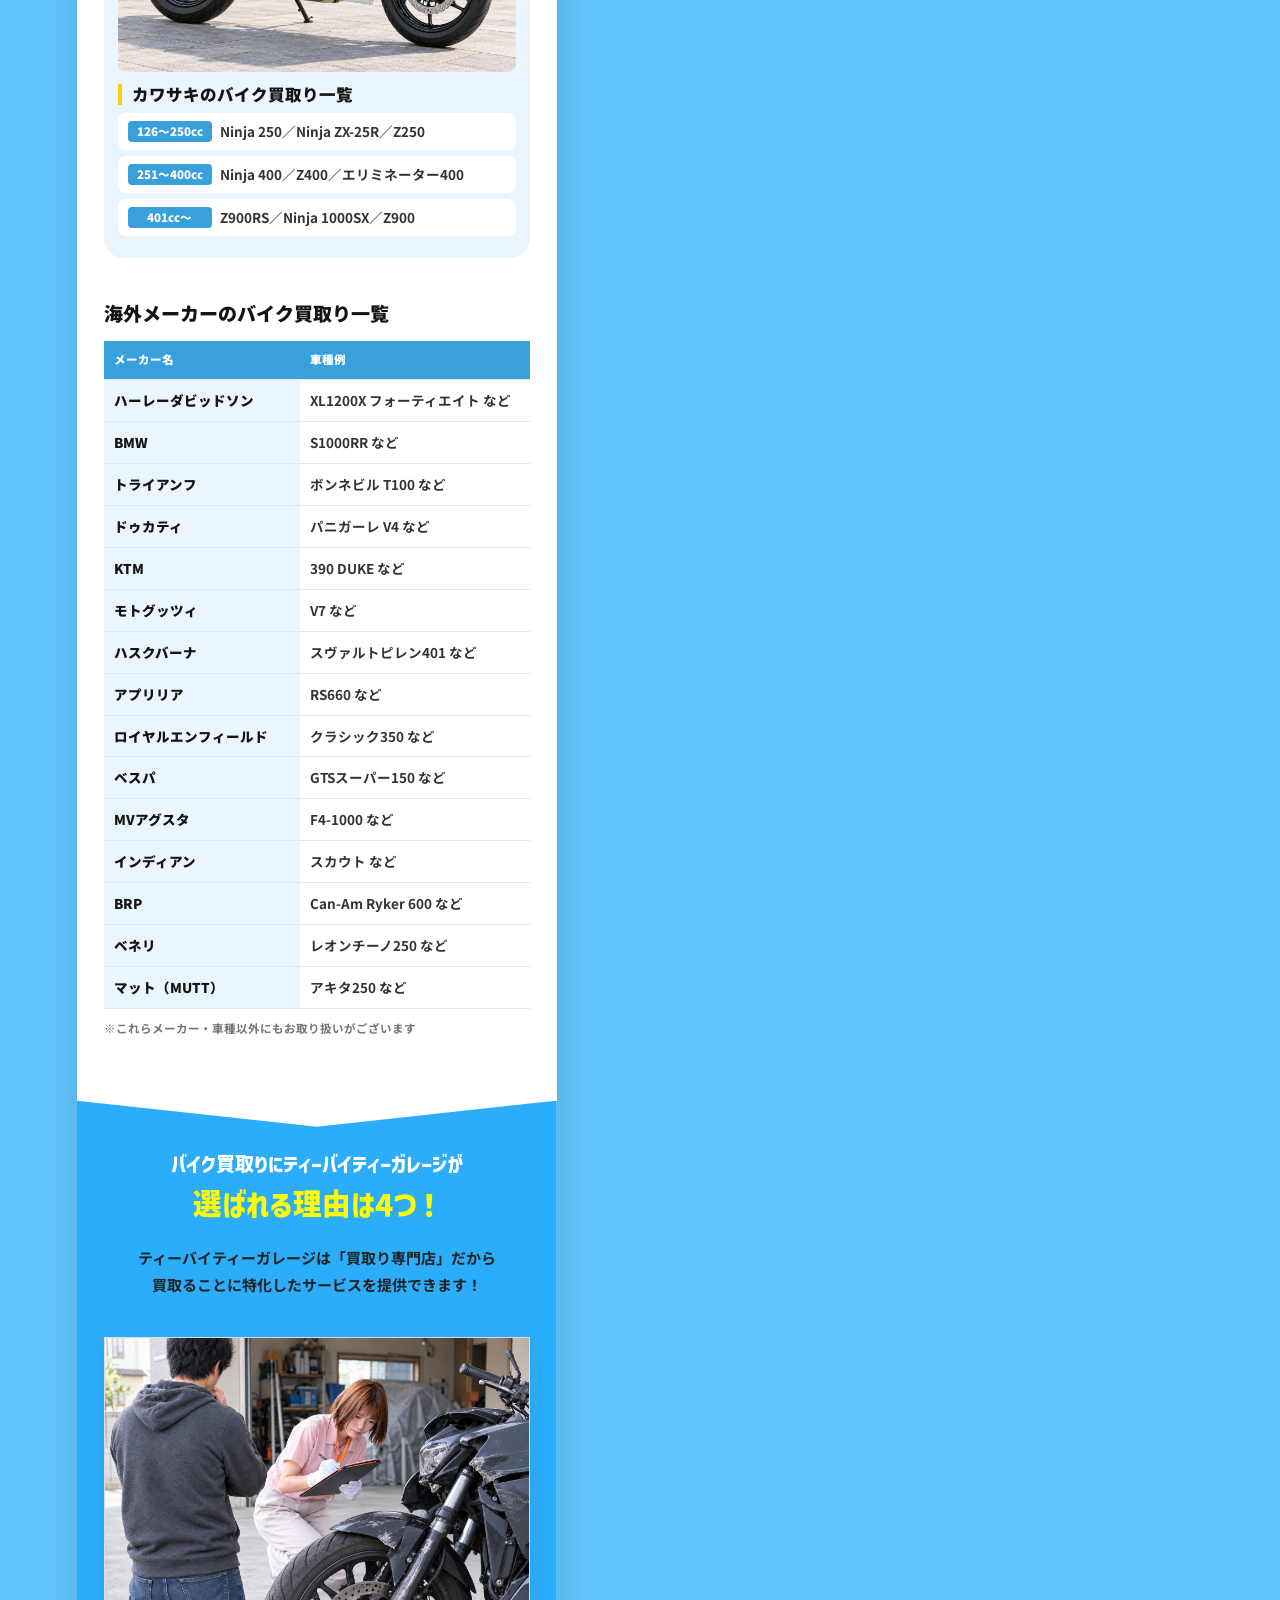
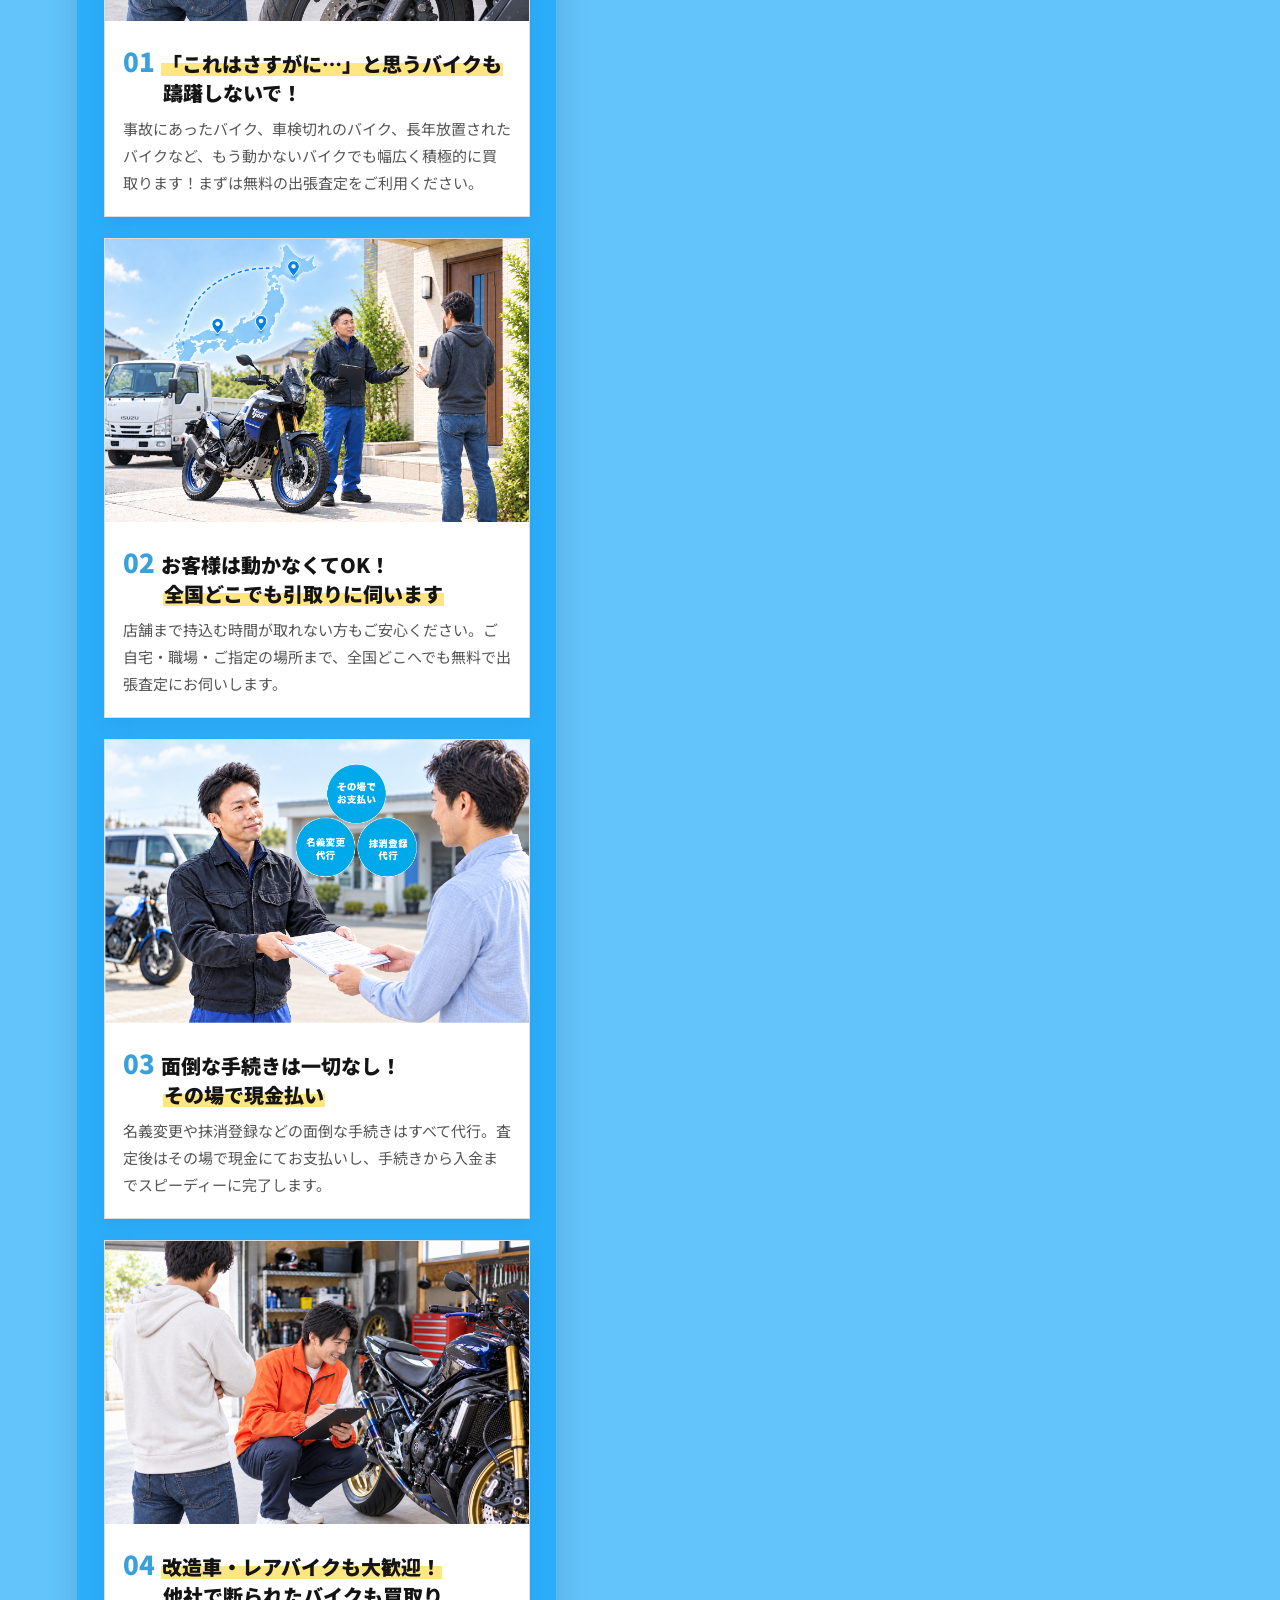
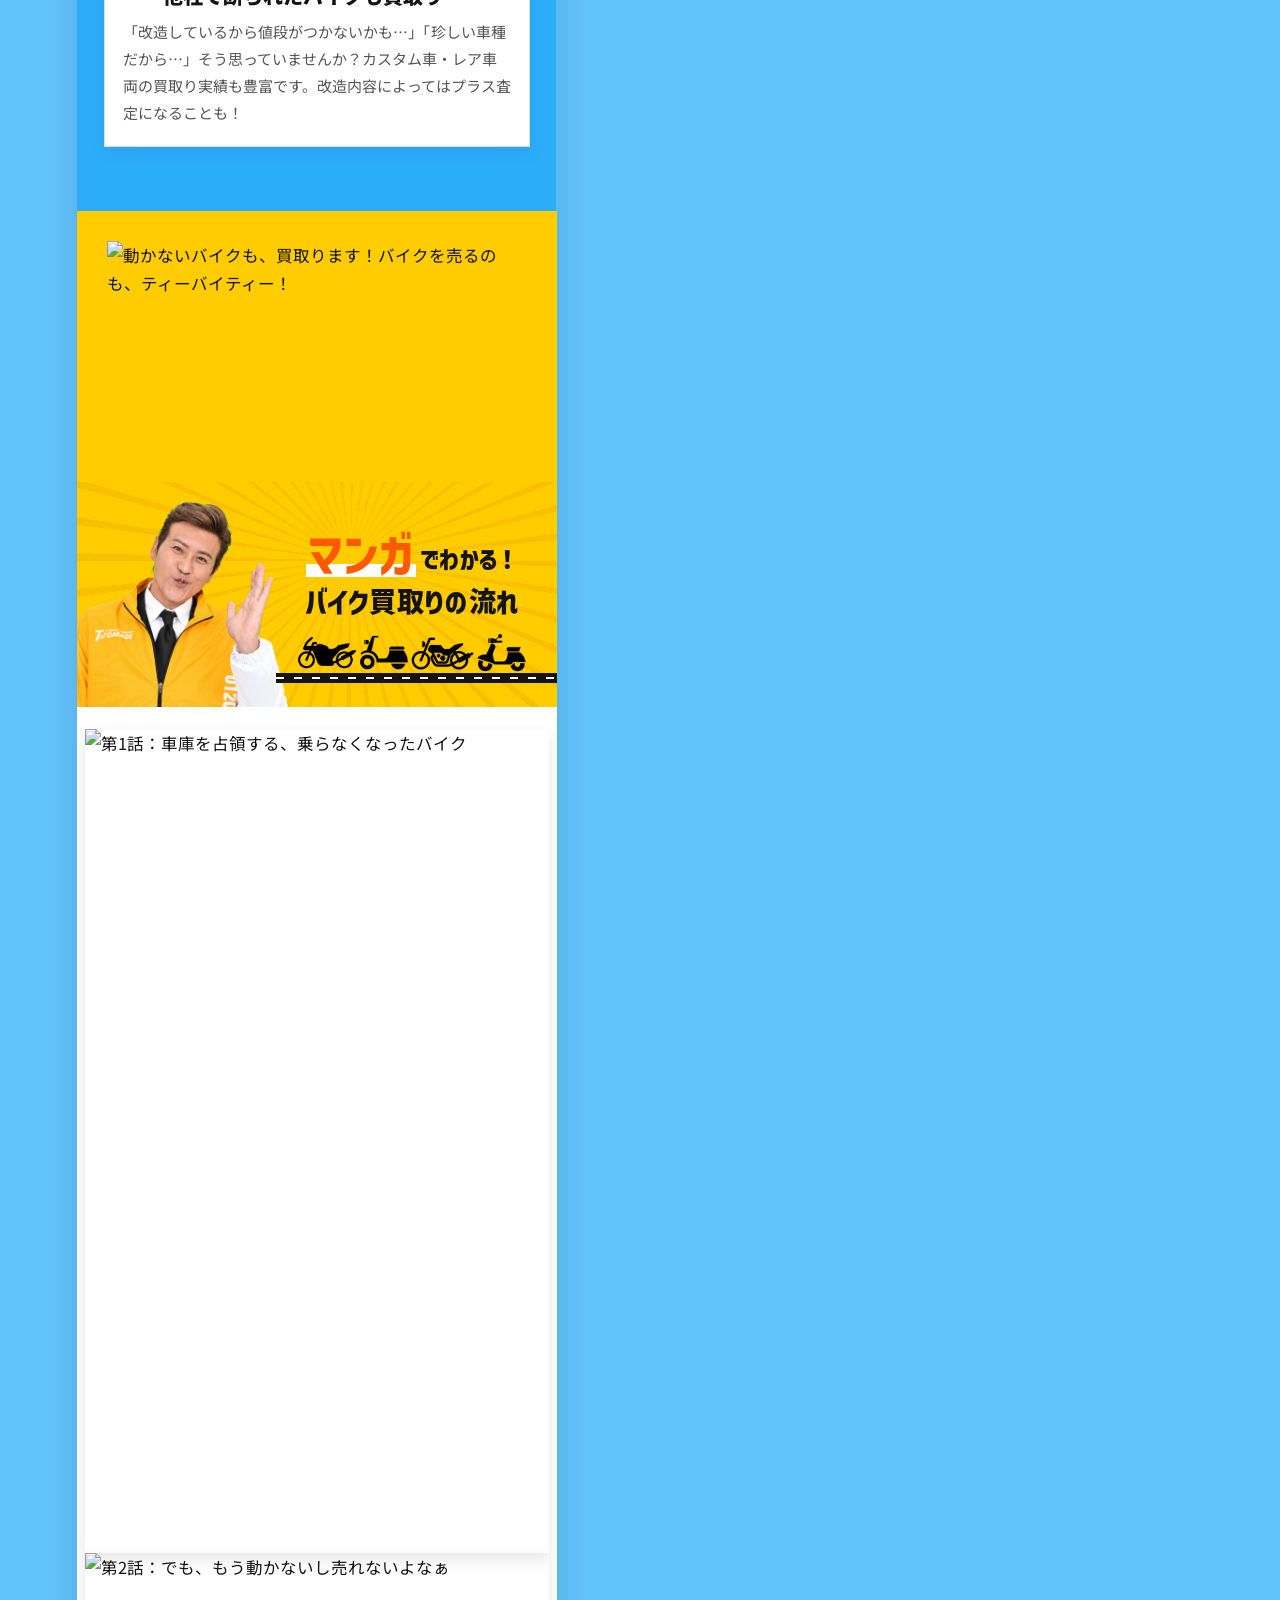
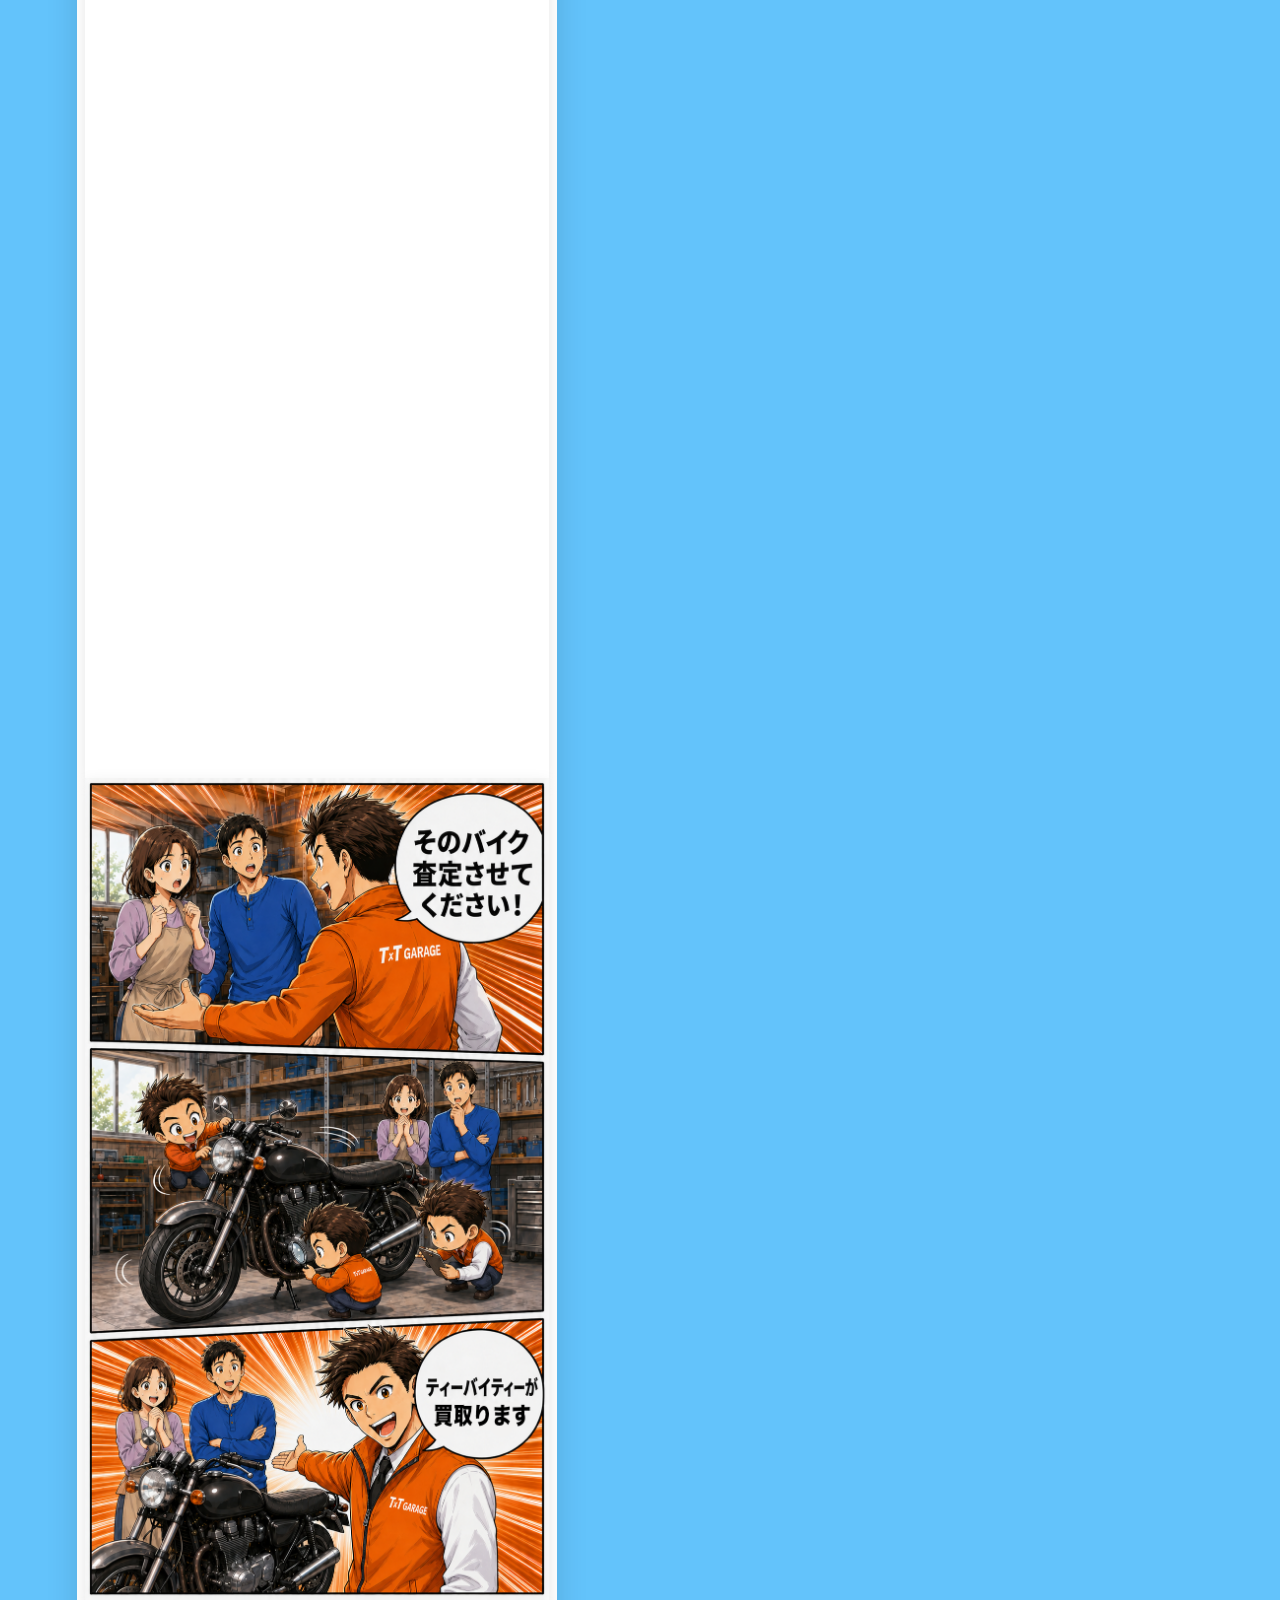
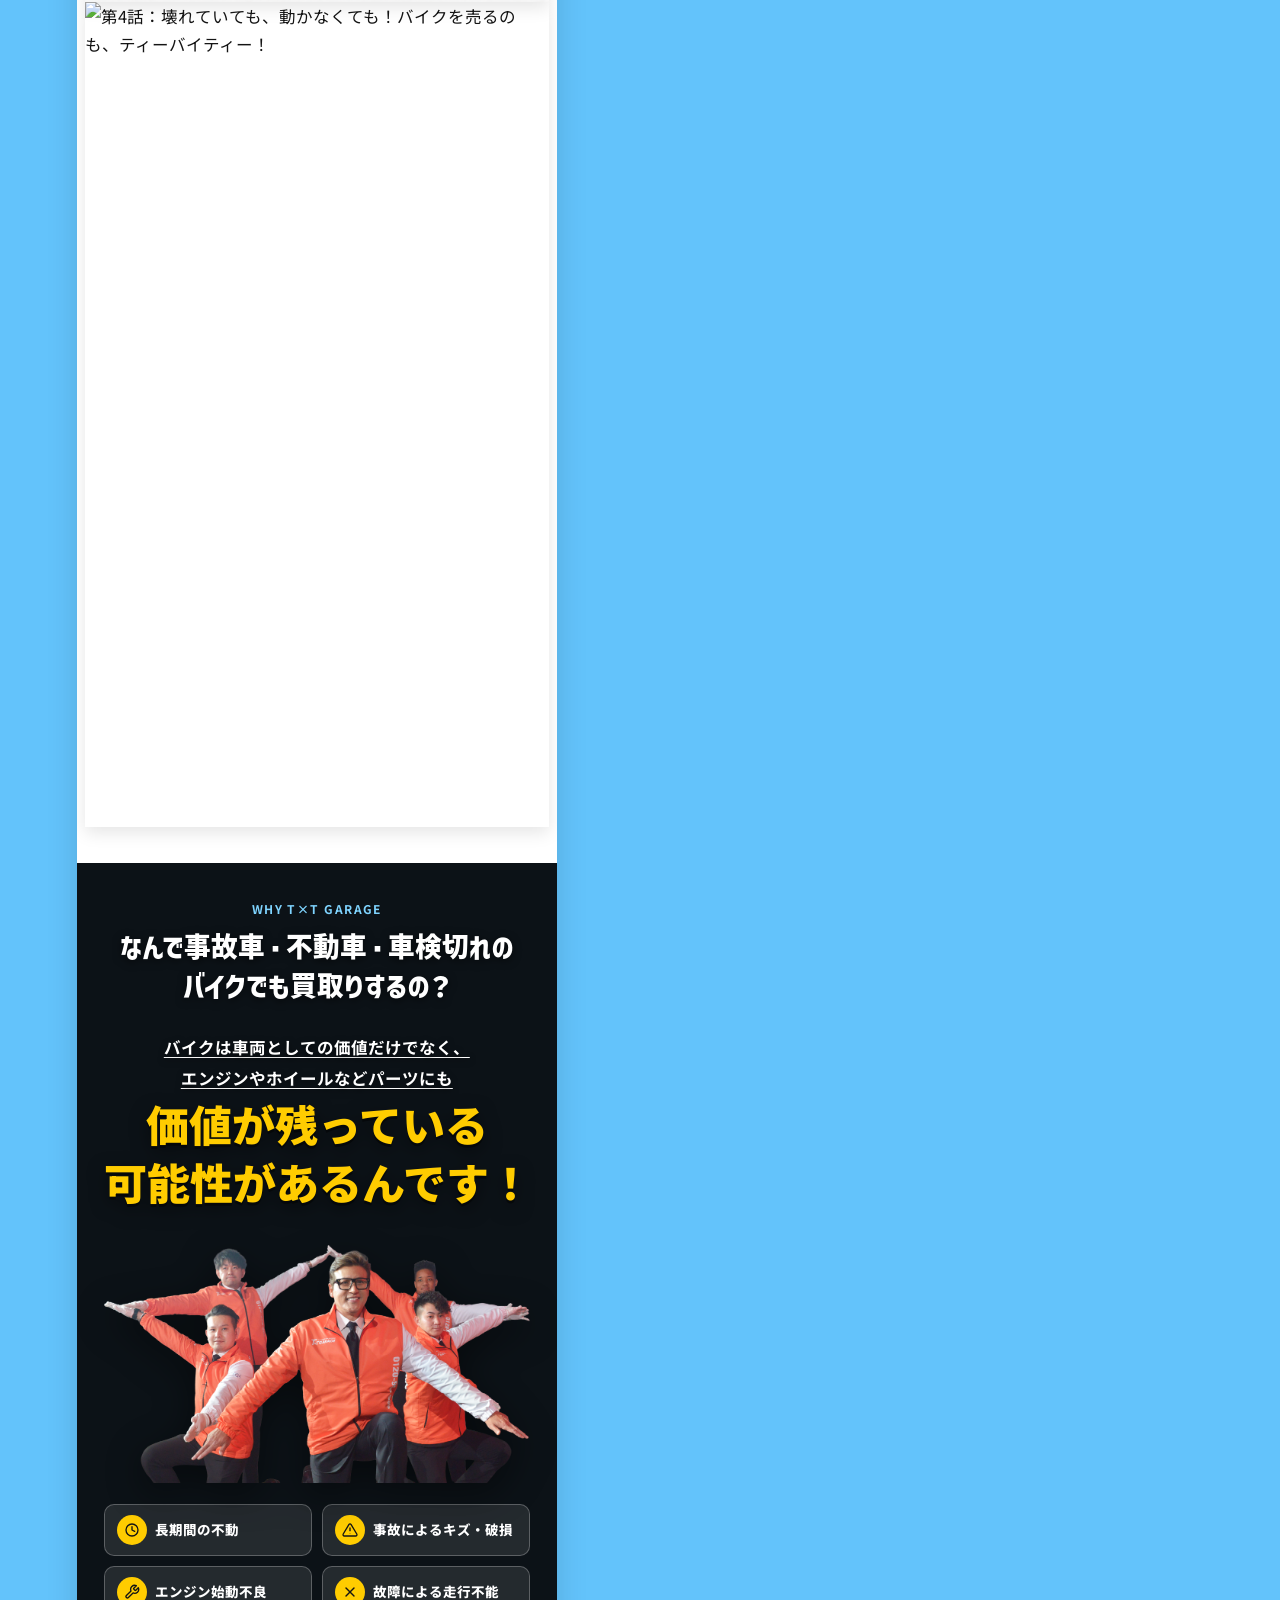
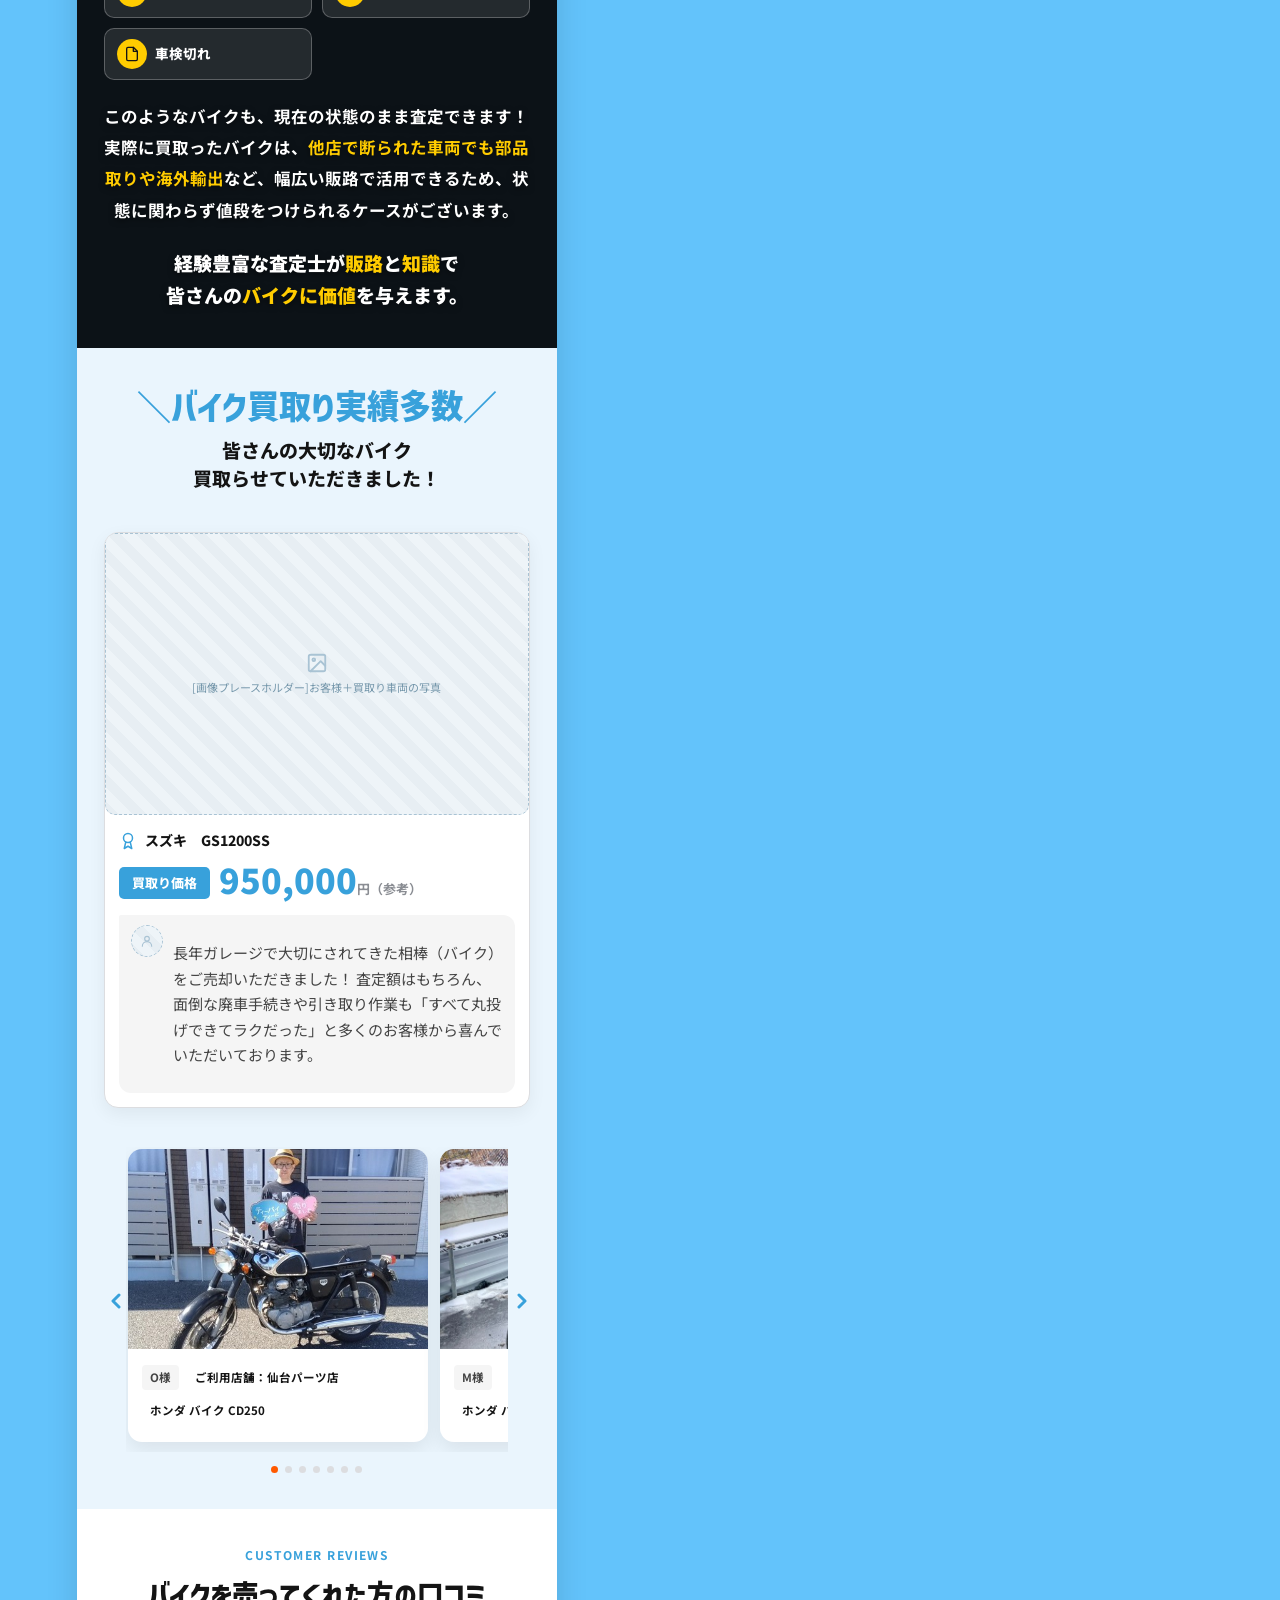
==== commit c2354659: "PCメニューカード：元の配置（文字左・バイク右）に戻し、バイクを小さく。説明文はカード幅に比例して縮む設定で重なりを防止 Co-Authored-By: Claude Fable 5.1 <norep" ====
--- a/index.html
+++ b/index.html
@@ -27,7 +27,7 @@
 <link rel="preload" as="style" href="https://fonts.googleapis.com/css2?family=Noto+Sans+JP:wght@400;700;800;900&display=swap">
 <link href="https://fonts.googleapis.com/css2?family=Noto+Sans+JP:wght@400;700;800;900&display=swap" rel="stylesheet">
 
-<link rel="stylesheet" href="css/style.css?v=20261019165210">
+<link rel="stylesheet" href="css/style.css?v=20261019171150">
 </head>
 <body>
 
--- a/css/style.css
+++ b/css/style.css
@@ -3783,51 +3783,15 @@
   h2.shop-title{white-space:nowrap;font-size:clamp(26px, 8.4vw, 36px);}
   /* FV：フォント差で折り返さないよう、見出し類は1行固定 */
   .hero-h1-main,.hero-h1-brand,.hero-card-sub,.hero-card-main{white-space:nowrap;}
-  /* PCメニューカード：説明文はバイクの手前で必ず折り返す（nowrapをやめ、バイクの幅を差し引いた幅に制限） */
+  /* ---------- PCメニューカード：元のレイアウト（文字＝左・バイク＝右）のまま、バイクを小さくし、文字はカード幅に比例して縮む ---------- */
   @media (min-width:1100px){
-    .pc-left-lead{white-space:normal;width:auto;max-width:calc(100% - 320px - 12px);min-width:46%;}
-  }
-  @media (min-width:1300px) and (max-width:1499px){
-    .pc-left-lead{max-width:calc(100% - 230px - 12px);}
+    .pc-left-head{container-type:inline-size;}
+    .pc-left-head::before{top:16px;bottom:-2px;right:10px;width:38%;max-width:235px;}
+    .pc-left-lead{
+      white-space:nowrap;width:auto;max-width:none;min-width:0;
+      font-size:clamp(10.5px, 2.3cqw, 13px);letter-spacing:0;line-height:1.75;
+    }
   }
   @media (min-width:1100px) and (max-width:1299px){
-    .pc-left-lead{max-width:calc(100% - 260px - 12px);min-width:0;}
-  }
-  /* バイクを少し小さくして文字側に幅を渡す（説明文が2〜3行に収まる） */
-  @media (min-width:1100px){
-    .pc-left-head::before{width:44%;max-width:270px;right:8px;}
-    .pc-left-lead{max-width:calc(100% - 270px - 10px);min-width:0;font-size:12.5px;line-height:1.7;}
-  }
-  @media (min-width:1300px) and (max-width:1499px){
-    .pc-left-head::before{width:40%;max-width:230px;right:0;}
-    .pc-left-lead{max-width:calc(100% - 230px - 10px);font-size:12px;}
-  }
-  @media (min-width:1100px) and (max-width:1299px){
-    .pc-left-head::before{width:42%;max-width:220px;right:4px;}
-    .pc-left-lead{max-width:calc(100% - 220px - 10px);font-size:12px;}
-  }
-  /* ---------- PCメニューカード上部：ロゴ｜バイク を上段、説明文は下段で全幅（重なりが起きない構造に） ---------- */
-  @media (min-width:1100px){
-    .pc-left-head{
-      display:grid;grid-template-columns:minmax(0,1fr) minmax(0,46%);grid-template-areas:"logo bike" "lead lead";
-      column-gap:8px;row-gap:6px;align-items:center;min-height:0;
-      padding-top:34px;padding-bottom:12px;
-    }
-    .pc-left-head::before{
-      content:"";position:static;grid-area:bike;top:auto;bottom:auto;right:auto;
-      width:100%;max-width:none;height:auto;aspect-ratio:1400 / 1360;
-      background:url("../img/bike-menu.png") no-repeat center / contain;
-      margin:-18px 0 -10px;
-    }
-    .pc-left-logo{grid-area:logo;width:100%;max-width:230px;margin:0;}
-    .pc-left-lead{
-      grid-area:lead;max-width:none;width:auto;min-width:0;white-space:normal;
-      font-size:13px;line-height:1.75;margin:0;
-    }
-    .pc-left-lead br{display:inline;}
-  }
-  @media (min-width:1100px) and (max-width:1299px){
-    .pc-left-head{grid-template-columns:minmax(0,1fr) minmax(0,44%);padding-top:28px;}
-    .pc-left-logo{max-width:200px;}
-    .pc-left-lead{font-size:12px;}
-  }
+    .pc-left-head::before{width:36%;max-width:200px;right:4px;}
+  }
